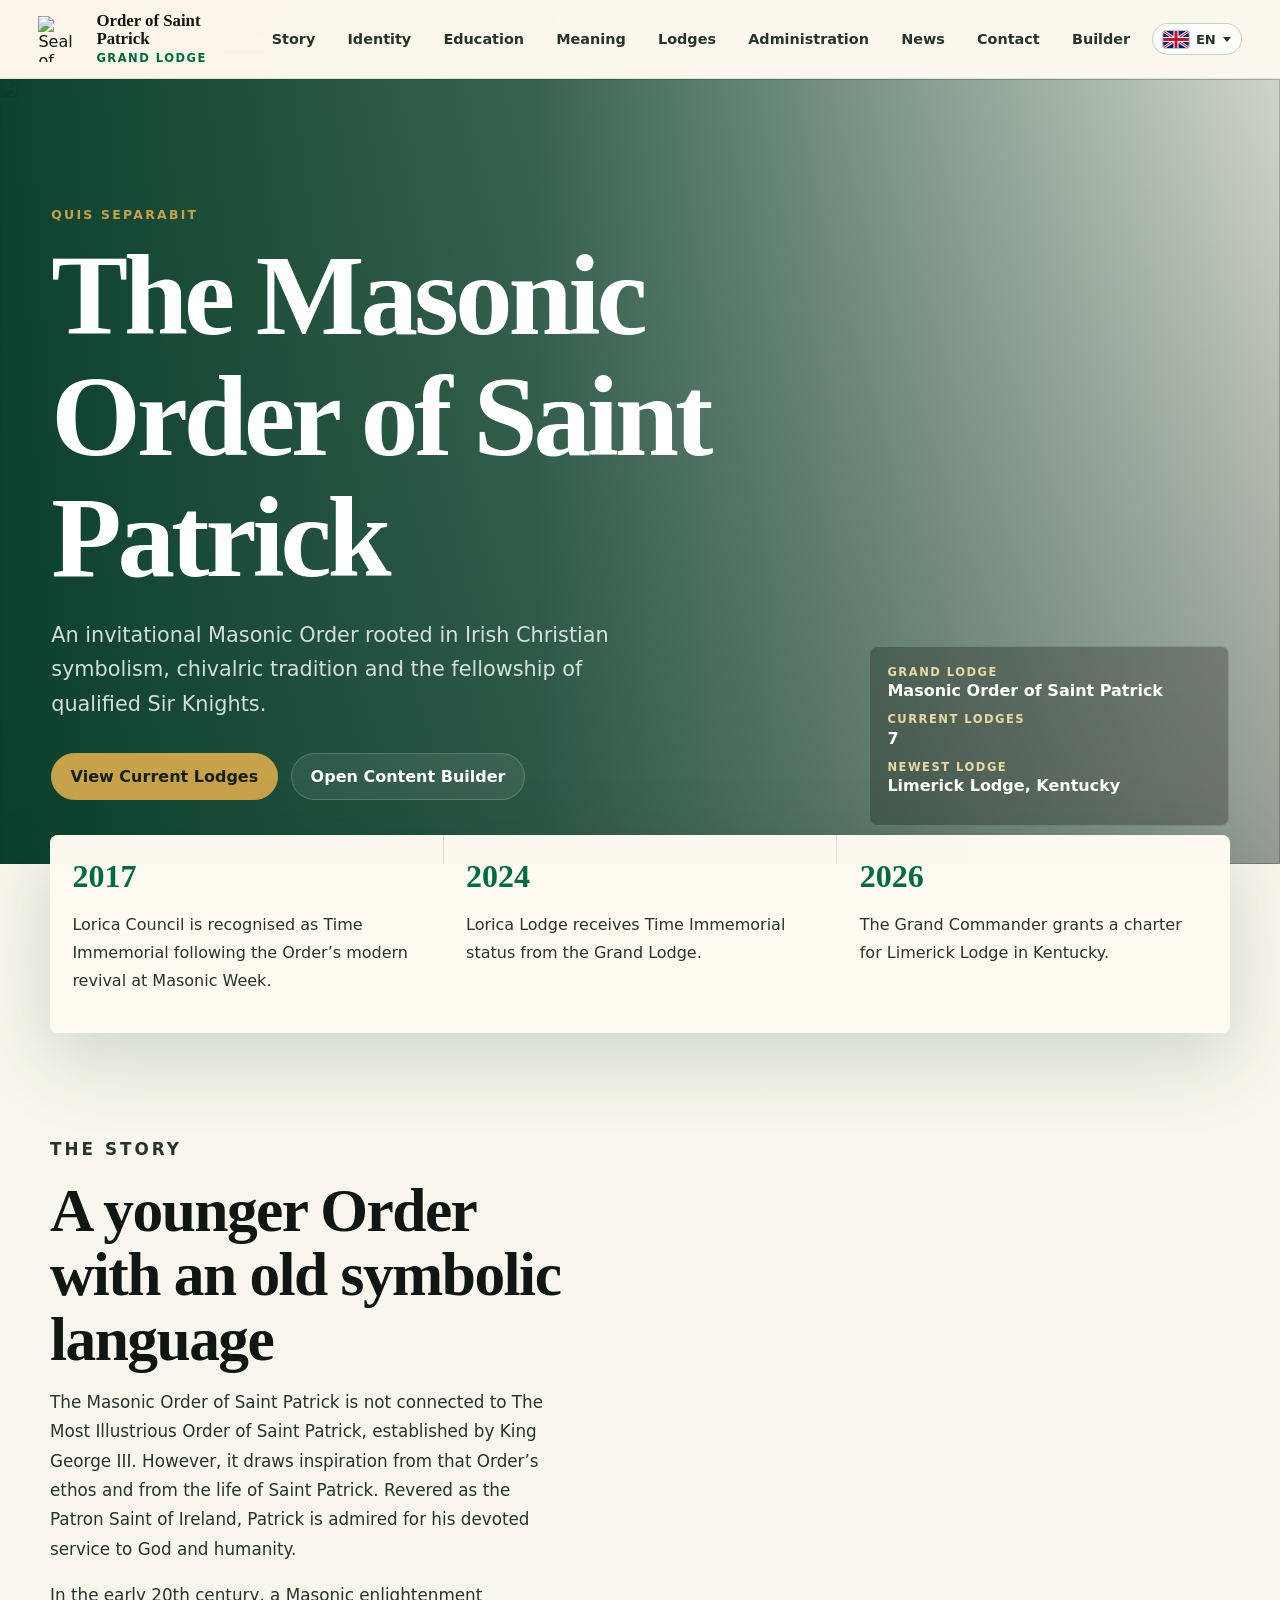
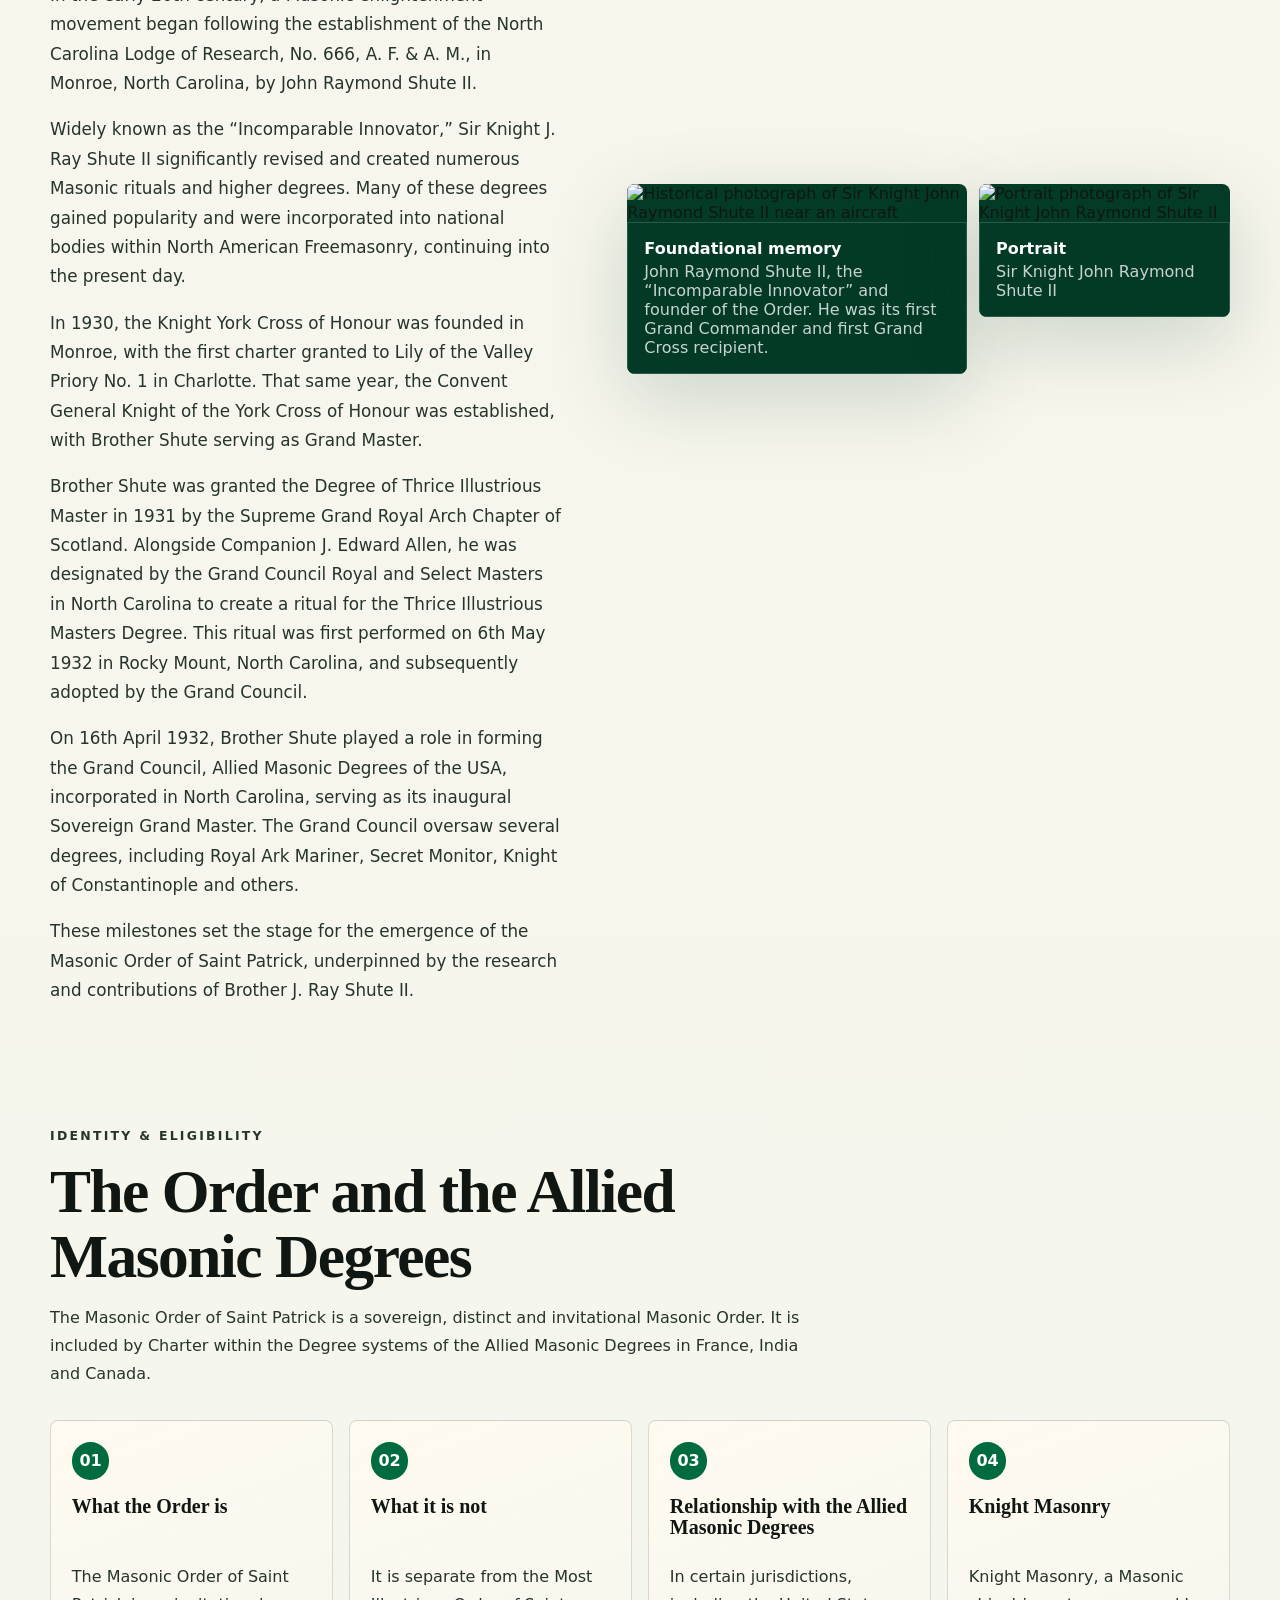
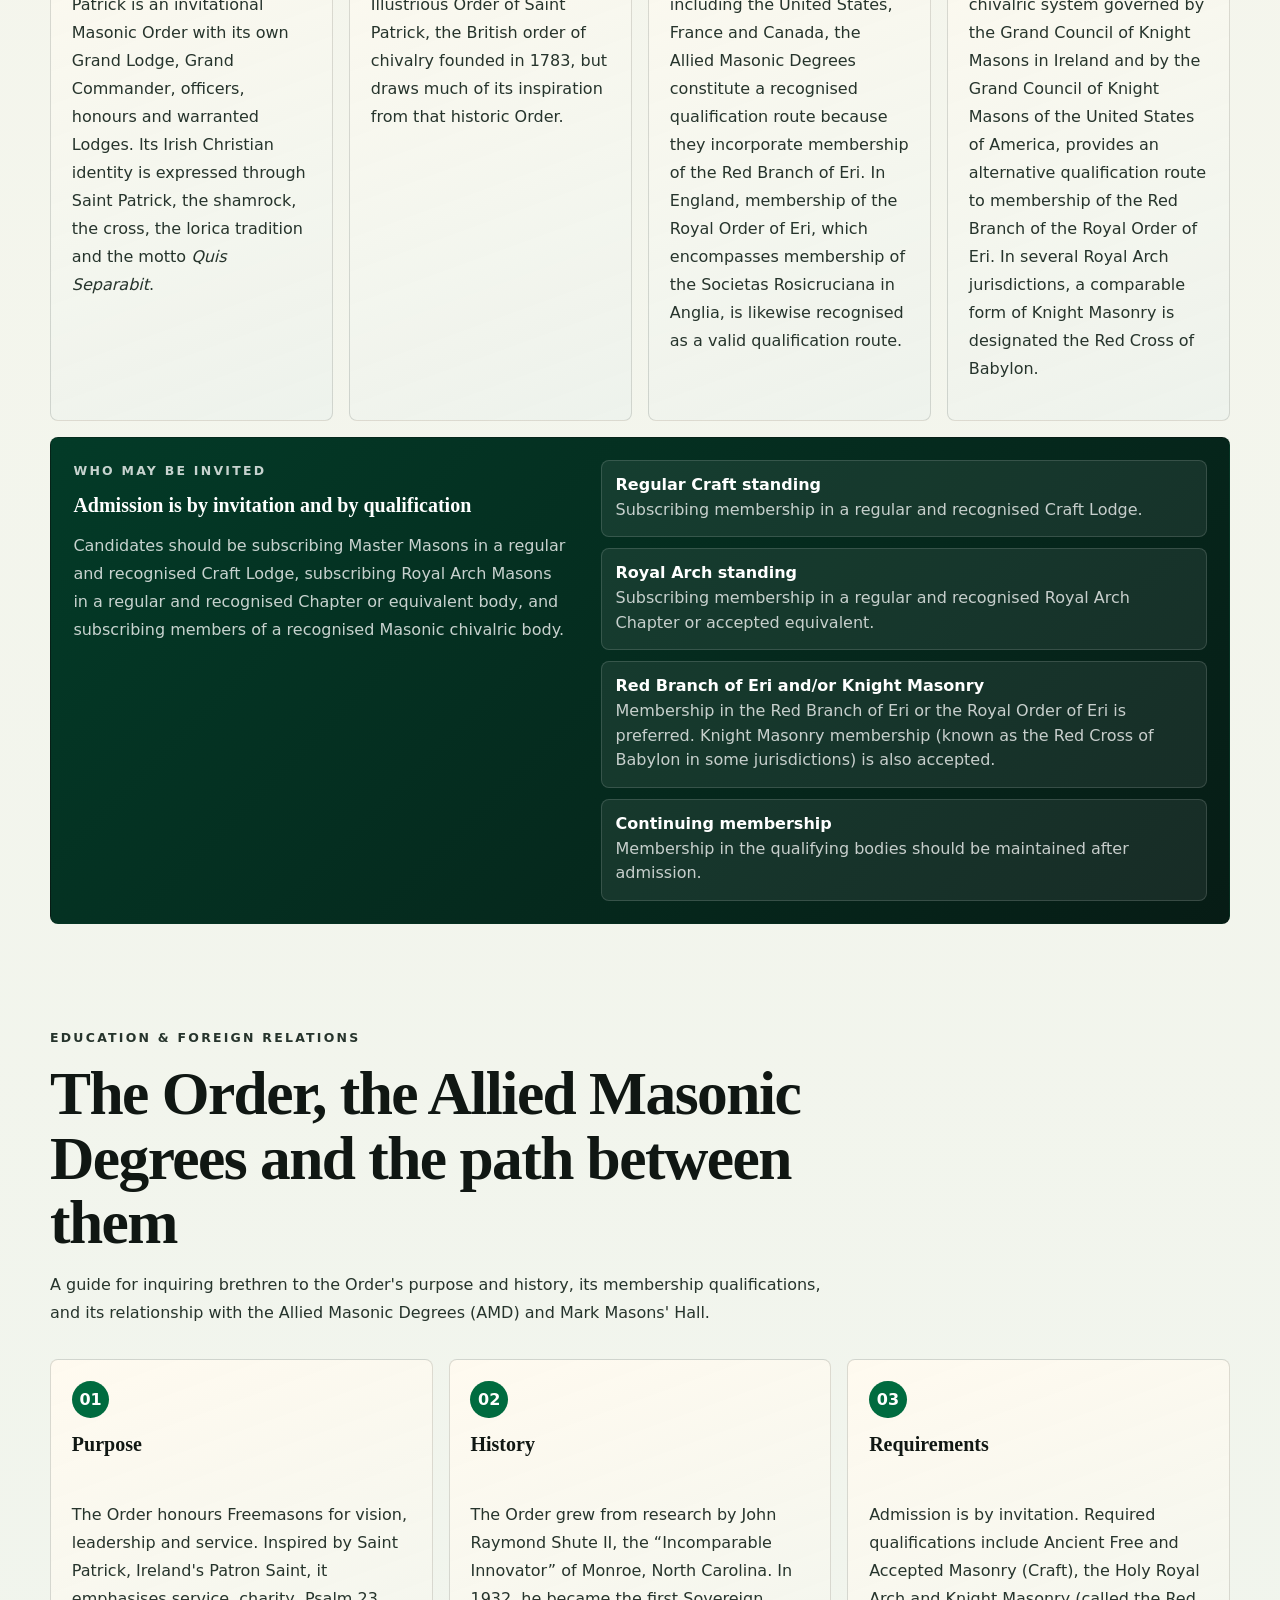
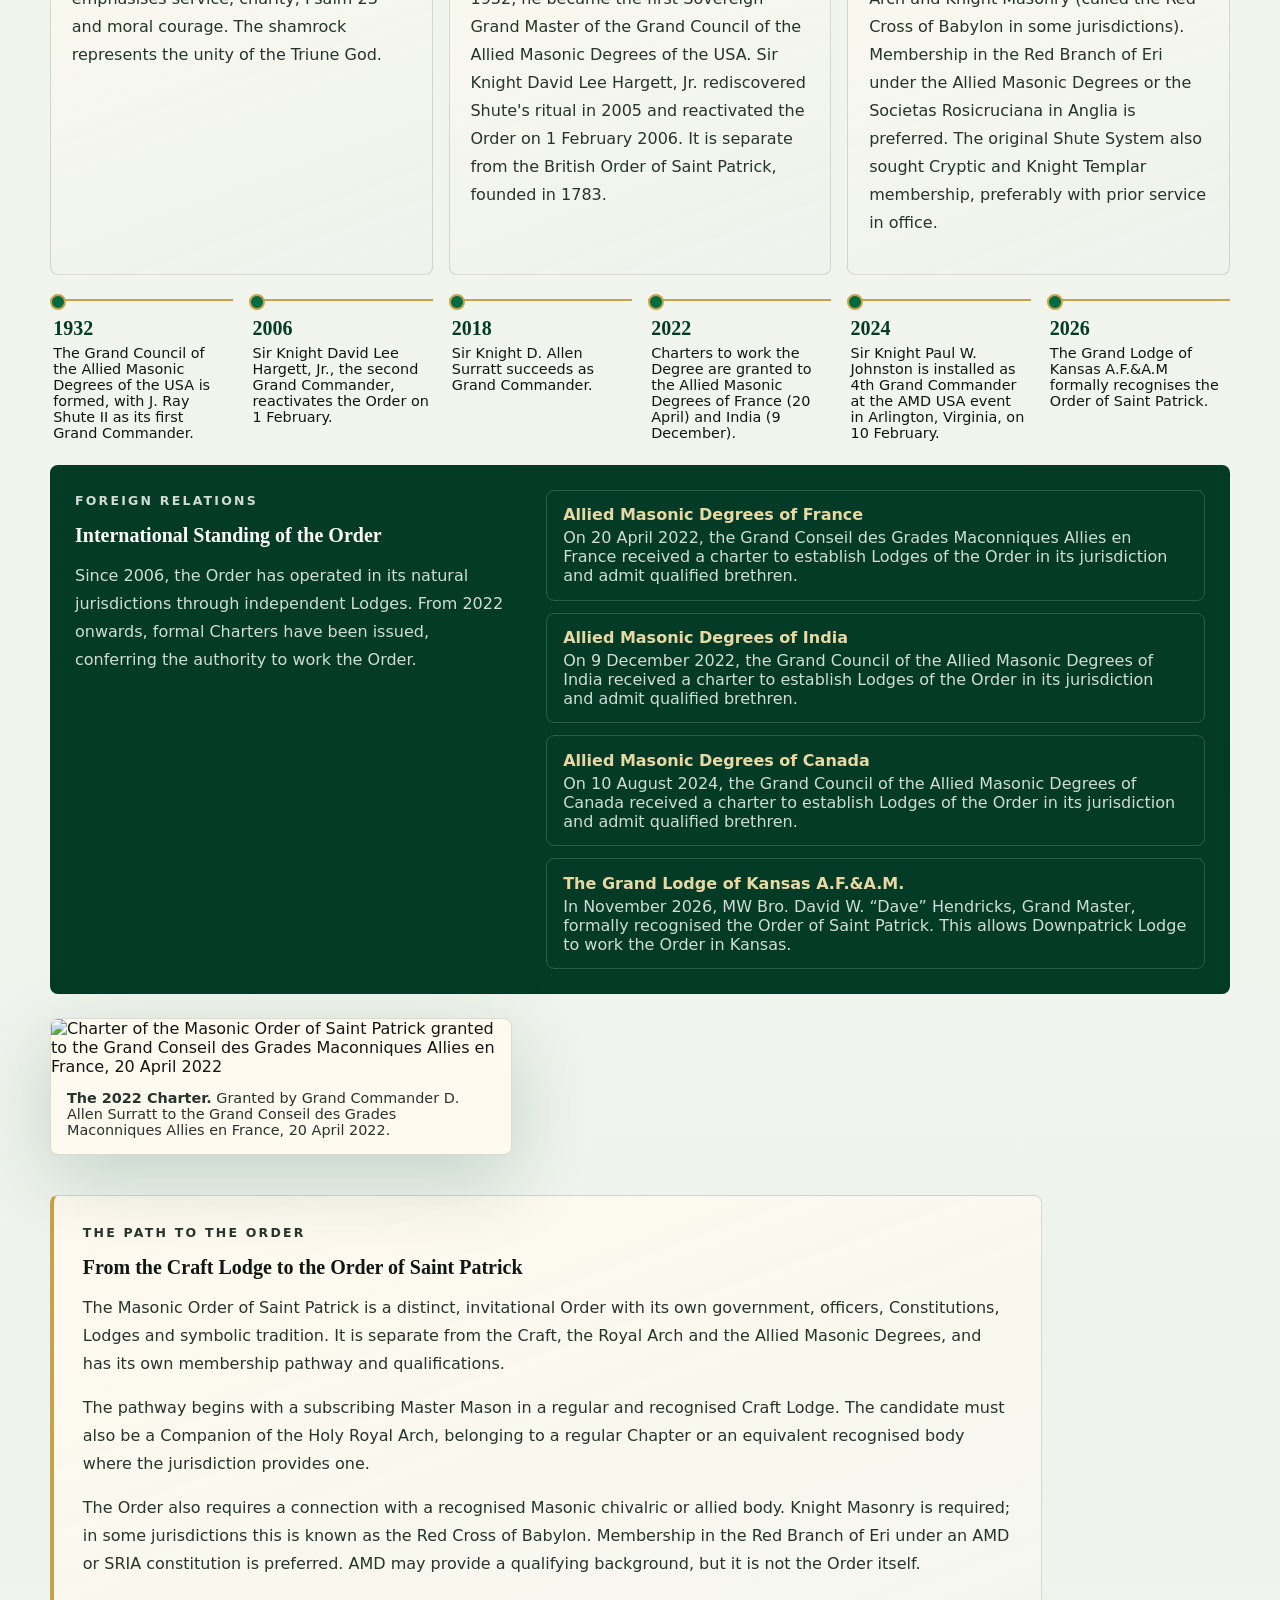
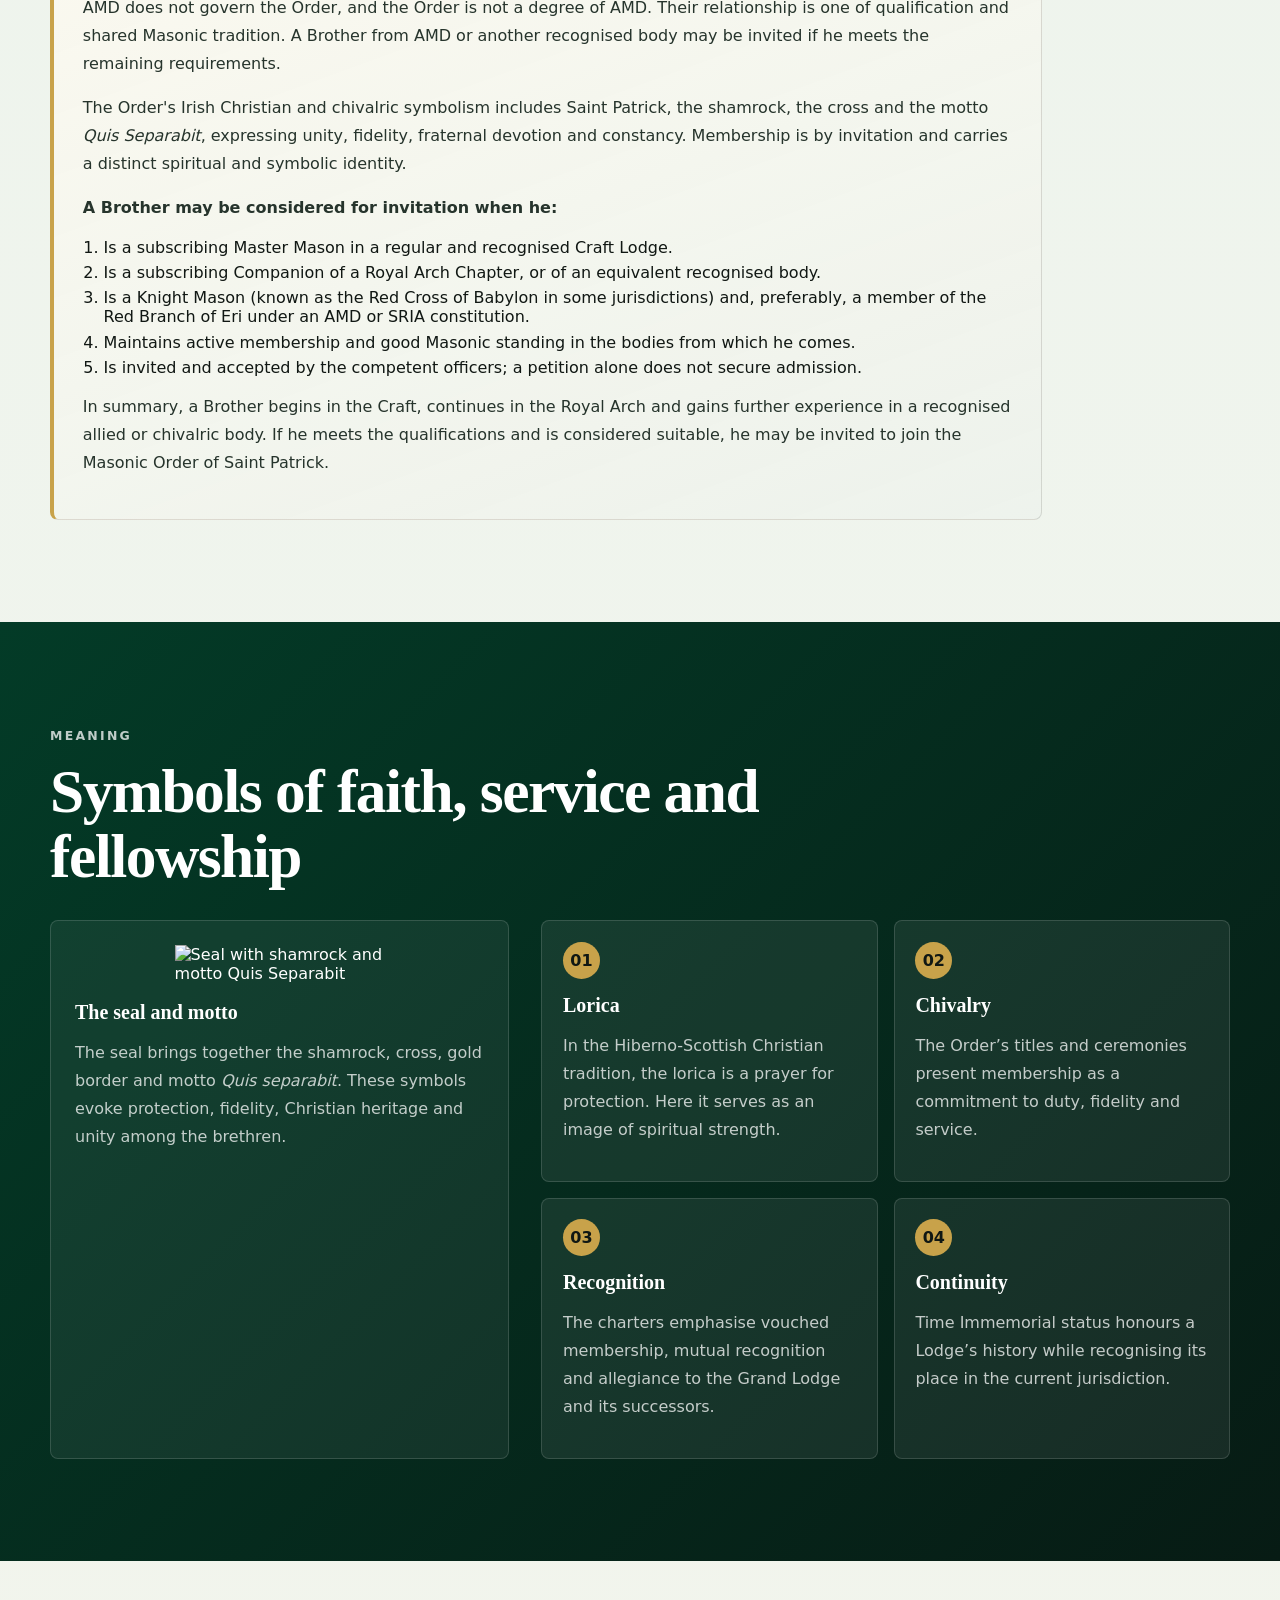
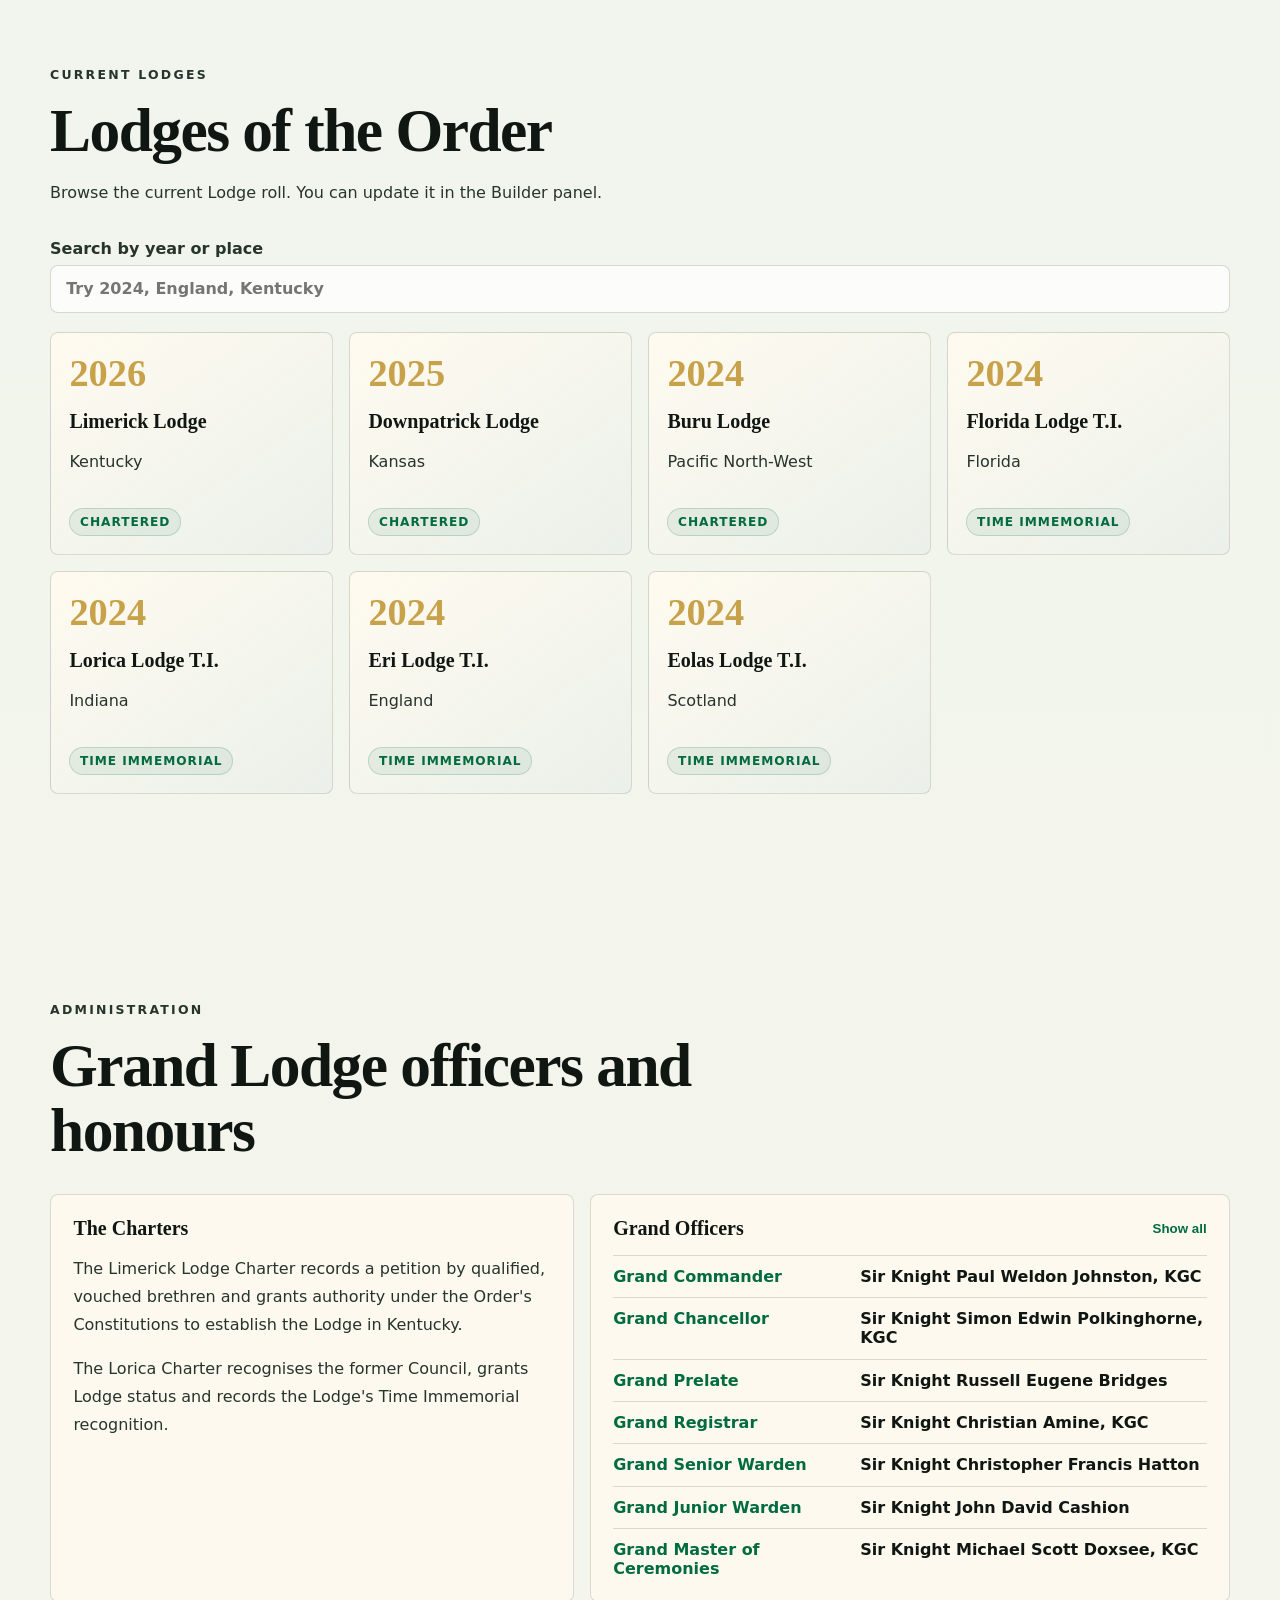
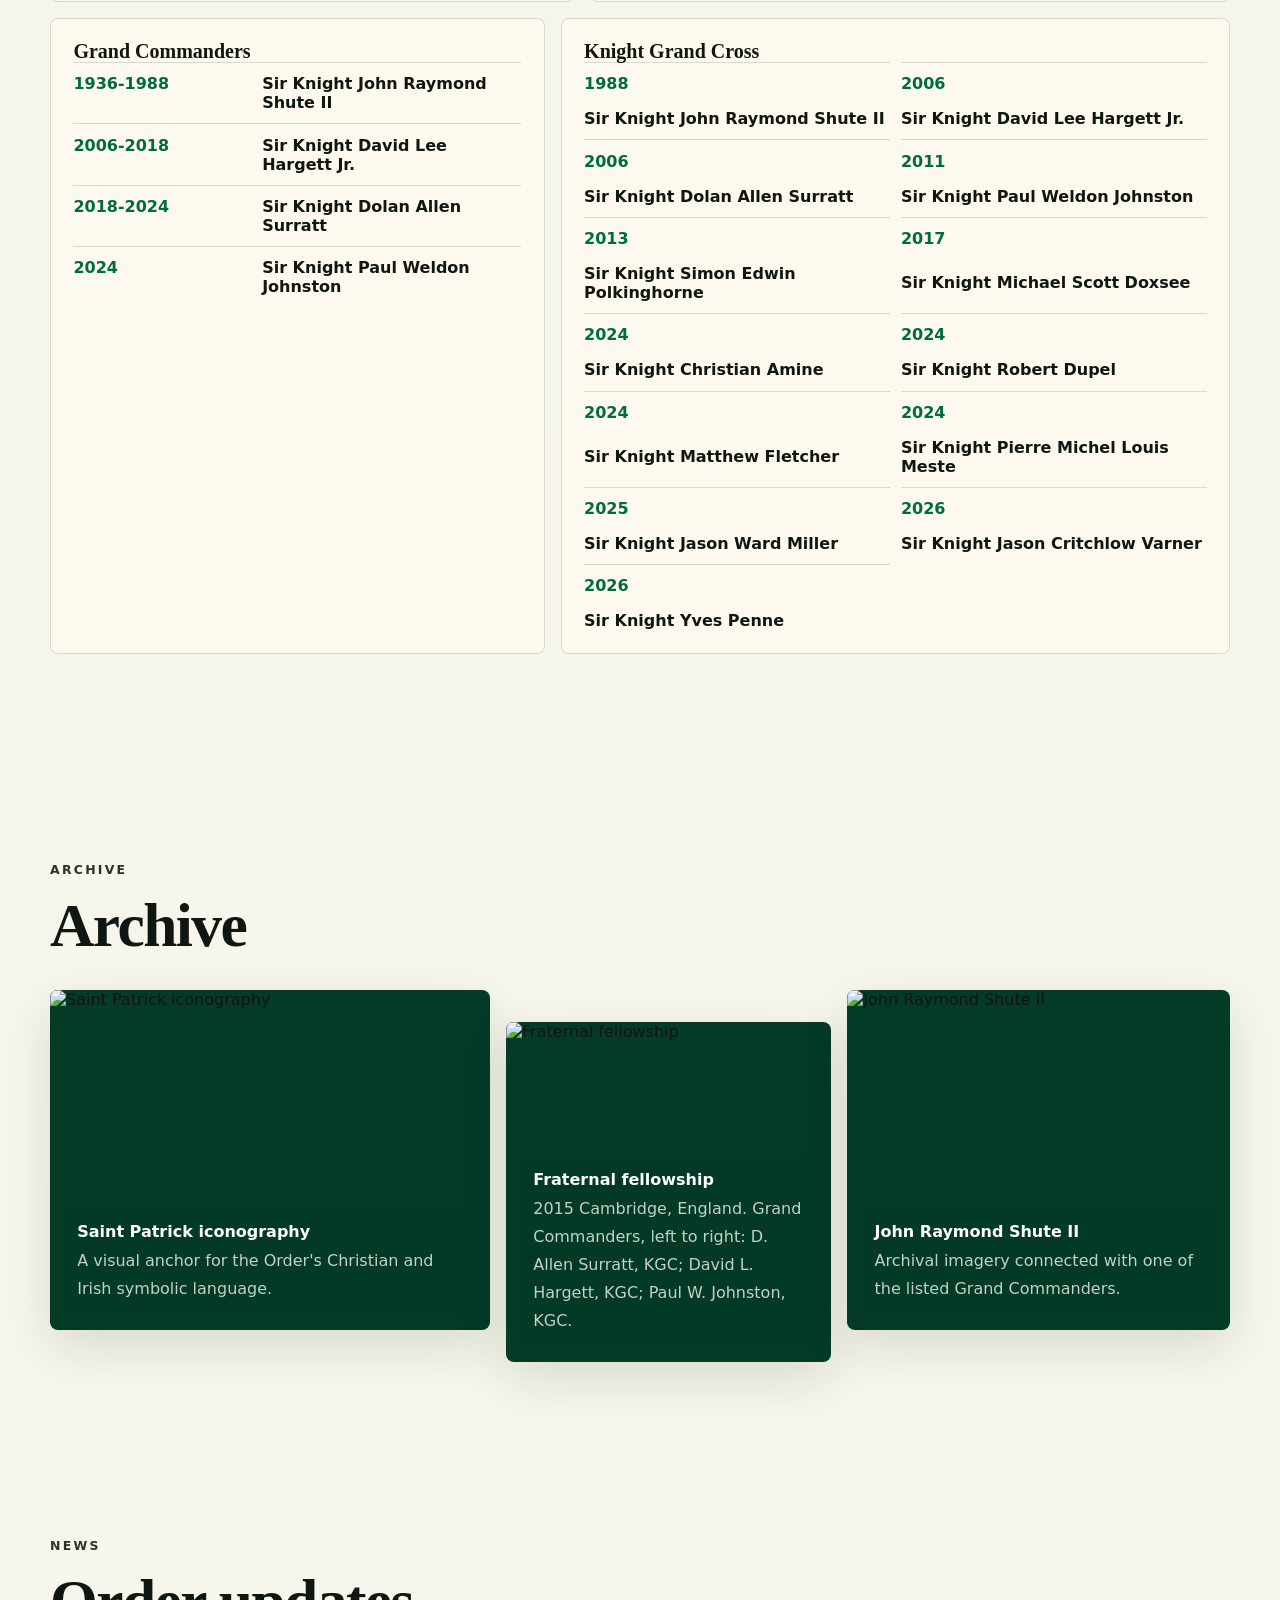
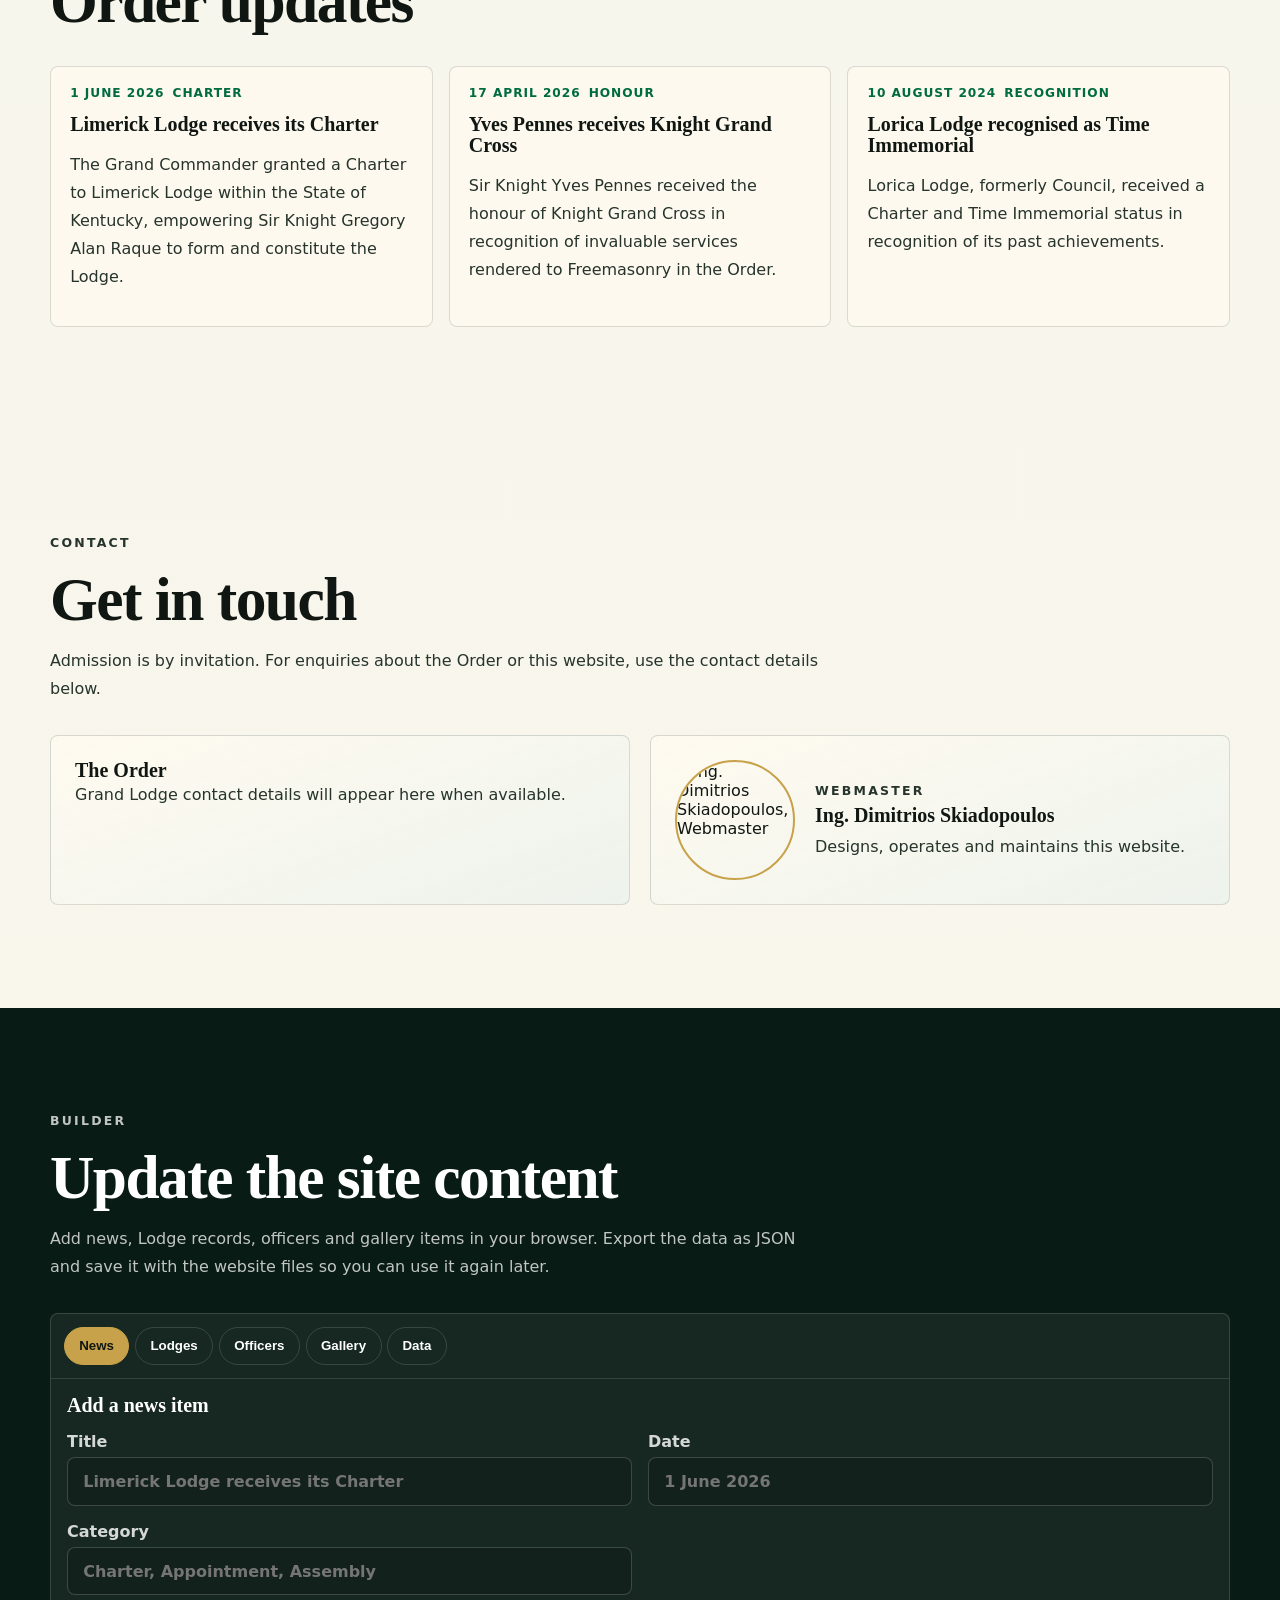
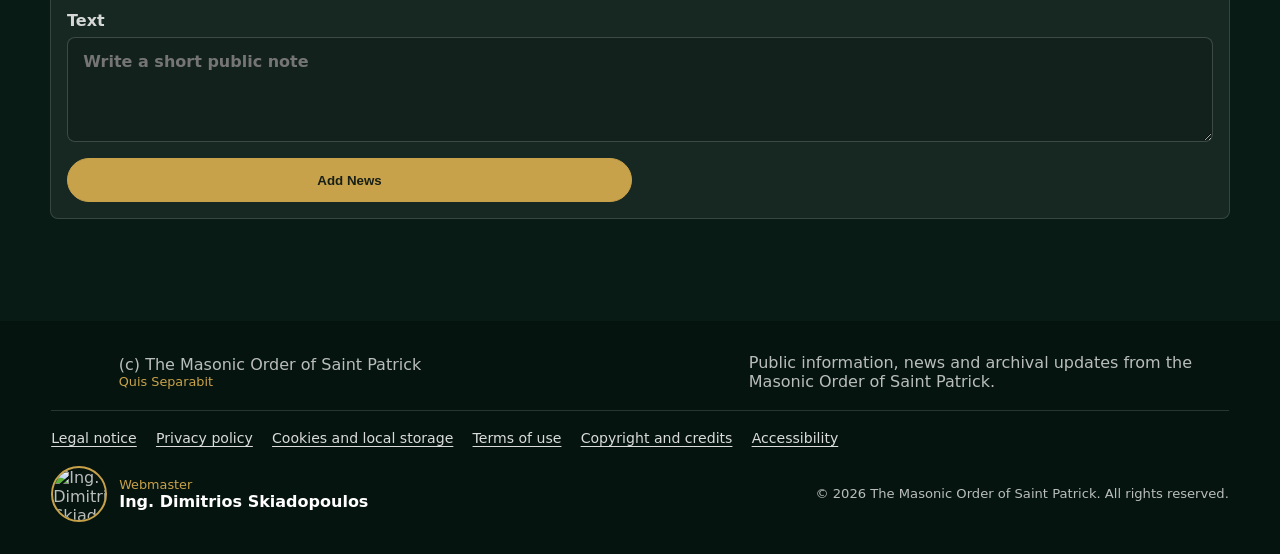
==== index.html @ ecc5a24b "Add files via upload" ====
<!doctype html>
<html lang="en">
  <head>
    <meta charset="utf-8" />
    <meta name="viewport" content="width=device-width, initial-scale=1" />
    <title>The Masonic Order of Saint Patrick</title>
    <meta
      name="description"
      content="Learn about the Masonic Order of Saint Patrick, its history, symbolism, lodges, administration and news."
    />
    <link rel="stylesheet" href="fonts.css" />
    <link rel="stylesheet" href="styles.css" />
  </head>
  <body>
    <header class="site-header" data-site-header>
      <a class="brand" href="#top" aria-label="Masonic Order of Saint Patrick home">
        <img src="assets/limerick-media/image3.png" alt="Seal of the Masonic Order of Saint Patrick" />
        <span>
          <strong>Order of Saint Patrick</strong>
          <small>Grand Lodge</small>
        </span>
      </a>
      <button class="nav-toggle" type="button" aria-expanded="false" aria-controls="site-nav">Menu</button>
      <nav id="site-nav" class="site-nav" aria-label="Primary navigation">
        <a href="#story">Story</a>
        <a href="#identity">Identity</a>
        <a href="#education">Education</a>
        <a href="#meaning">Meaning</a>
        <a href="#lodges">Lodges</a>
        <a href="#governance">Administration</a>
        <a href="#news">News</a>
        <a href="#contact">Contact</a>
        <a href="#builder">Builder</a>
      </nav>
    </header>

    <main id="top">
      <section class="hero">
        <div class="hero-media" aria-hidden="true">
          <img src="assets/saint-patrick-portrait.jpg" alt="" />
        </div>
        <div class="hero-panel">
          <p class="eyebrow">Quis Separabit</p>
          <h1>The Masonic Order of Saint Patrick</h1>
          <p>
            An invitational Masonic Order rooted in Irish Christian symbolism, chivalric
            tradition and the fellowship of qualified Sir Knights.
          </p>
          <div class="hero-actions">
            <a class="button primary" href="#lodges">View Current Lodges</a>
            <a class="button ghost" href="#builder">Open Content Builder</a>
          </div>
        </div>
        <aside class="hero-register" aria-label="Order highlights">
          <span>Grand Lodge</span>
          <strong>Masonic Order of Saint Patrick</strong>
          <span>Current Lodges</span>
          <strong>7</strong>
          <span>Newest Lodge</span>
          <strong>Limerick Lodge, Kentucky</strong>
        </aside>
      </section>

      <section class="intro-strip" aria-label="Core identity">
        <div>
          <span class="metric">2017</span>
          <p>Lorica Council is recognised as Time Immemorial following the Order’s modern revival at Masonic Week.</p>
        </div>
        <div>
          <span class="metric">2024</span>
          <p>Lorica Lodge receives Time Immemorial status from the Grand Lodge.</p>
        </div>
        <div>
          <span class="metric">2026</span>
          <p>The Grand Commander grants a charter for Limerick Lodge in Kentucky.</p>
        </div>
      </section>

      <section id="story" class="section story-grid">
        <div class="section-copy">
          <p class="eyebrow">The Story</p>
          <h2>A younger Order with an old symbolic language</h2>
          <p>
            The Masonic Order of Saint Patrick is not connected to The Most Illustrious
            Order of Saint Patrick, established by King George III. However, it draws
            inspiration from that Order’s ethos and from the life of Saint Patrick.
            Revered as the Patron Saint of Ireland, Patrick is admired for his devoted
            service to God and humanity.
          </p>
          <p>
            In the early 20th century, a Masonic enlightenment movement began following
            the establishment of the North Carolina Lodge of Research, No. 666, A. F.
            &amp; A. M., in Monroe, North Carolina, by John Raymond Shute II.
          </p>
          <p>
            Widely known as the “Incomparable Innovator,” Sir Knight J. Ray Shute II
            significantly revised and created numerous Masonic rituals and higher
            degrees. Many of these degrees gained popularity and were incorporated into
            national bodies within North American Freemasonry, continuing into the present day.
          </p>
          <p>
            In 1930, the Knight York Cross of Honour was founded in Monroe, with the first
            charter granted to Lily of the Valley Priory No. 1 in Charlotte. That same year,
            the Convent General Knight of the York Cross of Honour was established, with
            Brother Shute serving as Grand Master.
          </p>
          <p>
            Brother Shute was granted the Degree of Thrice Illustrious Master in 1931 by
            the Supreme Grand Royal Arch Chapter of Scotland. Alongside Companion J. Edward
            Allen, he was designated by the Grand Council Royal and Select Masters in North
            Carolina to create a ritual for the Thrice Illustrious Masters Degree. This
            ritual was first performed on 6th May 1932 in Rocky Mount, North Carolina, and
            subsequently adopted by the Grand Council.
          </p>
          <p>
            On 16th April 1932, Brother Shute played a role in forming the Grand Council,
            Allied Masonic Degrees of the USA, incorporated in North Carolina, serving as
            its inaugural Sovereign Grand Master. The Grand Council oversaw several degrees,
            including Royal Ark Mariner, Secret Monitor, Knight of Constantinople and others.
          </p>
          <p>
            These milestones set the stage for the emergence of the Masonic Order of Saint
            Patrick, underpinned by the research and contributions of Brother J. Ray Shute II.
          </p>
        </div>
        <div class="story-visual">
          <figure class="story-photo">
            <img src="assets/jray-colour.jpg" alt="Historical photograph of Sir Knight John Raymond Shute II near an aircraft" />
            <figcaption class="caption">
              <strong>Foundational memory</strong>
              <span>John Raymond Shute II, the “Incomparable Innovator” and founder of the Order. He was its first Grand Commander and first Grand Cross recipient.</span>
            </figcaption>
          </figure>
          <figure class="story-photo">
            <img src="assets/jray-colour-portrait.jpg" alt="Portrait photograph of Sir Knight John Raymond Shute II" />
            <figcaption class="caption">
              <strong>Portrait</strong>
              <span>Sir Knight John Raymond Shute II</span>
            </figcaption>
          </figure>
        </div>
      </section>

      <section id="identity" class="section identity-section">
        <div class="section-heading">
          <p class="eyebrow">Identity & Eligibility</p>
          <h2>The Order and the Allied Masonic Degrees</h2>
          <p>
            The Masonic Order of Saint Patrick is a sovereign, distinct and invitational
            Masonic Order. It is included by Charter within the Degree systems of the
            Allied Masonic Degrees in France, India and Canada.
          </p>
        </div>

        <div class="identity-grid">
          <article class="identity-card">
            <span>01</span>
            <h3>What the Order is</h3>
            <p>
              The Masonic Order of Saint Patrick is an invitational Masonic Order with its
              own Grand Lodge, Grand Commander, officers, honours and warranted Lodges.
              Its Irish Christian identity is expressed through Saint Patrick, the shamrock,
              the cross, the lorica tradition and the motto <em>Quis Separabit</em>.
            </p>
          </article>

          <article class="identity-card">
            <span>02</span>
            <h3>What it is not</h3>
            <p>
              It is separate from the Most Illustrious Order of Saint Patrick, the British
              order of chivalry founded in 1783, but draws much of its inspiration from that
              historic Order.
            </p>
          </article>

          <article class="identity-card">
            <span>03</span>
            <h3>Relationship with the Allied Masonic Degrees</h3>
            <p>
              In certain jurisdictions, including the United States, France and Canada, the
              Allied Masonic Degrees constitute a recognised qualification route because
              they incorporate membership of the Red Branch of Eri. In England, membership
              of the Royal Order of Eri, which encompasses membership of the Societas
              Rosicruciana in Anglia, is likewise recognised as a valid qualification route.
            </p>
          </article>
          <article class="identity-card">
            <span>04</span>
            <h3>Knight Masonry</h3>
            <p>
              Knight Masonry, a Masonic chivalric system governed by the Grand Council of
              Knight Masons in Ireland and by the Grand Council of Knight Masons of the
              United States of America, provides an alternative qualification route to
              membership of the Red Branch of the Royal Order of Eri. In several Royal Arch
              jurisdictions, a comparable form of Knight Masonry is designated the Red
              Cross of Babylon.
            </p>
          </article>
        </div>

        <div class="eligibility-panel">
          <div>
            <p class="eyebrow">Who May Be Invited</p>
            <h3>Admission is by invitation and by qualification</h3>
            <p>
              Candidates should be subscribing Master Masons in a regular and recognised
              Craft Lodge, subscribing Royal Arch Masons in a regular and recognised
              Chapter or equivalent body, and subscribing members of a recognised
              Masonic chivalric body.
            </p>
          </div>
          <ul class="eligibility-list">
            <li>
              <strong>Regular Craft standing</strong>
              <span>Subscribing membership in a regular and recognised Craft Lodge.</span>
            </li>
            <li>
              <strong>Royal Arch standing</strong>
              <span>Subscribing membership in a regular and recognised Royal Arch Chapter or accepted equivalent.</span>
            </li>
            <li>
              <strong>Red Branch of Eri and/or Knight Masonry</strong>
              <span>Membership in the Red Branch of Eri or the Royal Order of Eri is preferred. Knight Masonry membership (known as the Red Cross of Babylon in some jurisdictions) is also accepted.</span>
            </li>
            <li>
              <strong>Continuing membership</strong>
              <span>Membership in the qualifying bodies should be maintained after admission.</span>
            </li>
          </ul>
        </div>

      </section>

      <section id="education" class="section education-section">
        <div class="section-heading">
          <p class="eyebrow">Education &amp; Foreign Relations</p>
          <h2>The Order, the Allied Masonic Degrees and the path between them</h2>
          <p>
            A guide for inquiring brethren to the Order's purpose and history, its
            membership qualifications, and its relationship with the Allied Masonic
            Degrees (AMD) and Mark Masons' Hall.
          </p>
        </div>

        <div class="education-grid">
          <article class="identity-card">
            <span>01</span>
            <h3>Purpose</h3>
            <p>
              The Order honours Freemasons for vision, leadership and service. Inspired by
              Saint Patrick, Ireland's Patron Saint, it emphasises service, charity, Psalm 23
              and moral courage. The shamrock represents the unity of the Triune God.
            </p>
          </article>
          <article class="identity-card">
            <span>02</span>
            <h3>History</h3>
            <p>
              The Order grew from research by John Raymond Shute II, the &ldquo;Incomparable
              Innovator&rdquo; of Monroe, North Carolina. In 1932, he became the first Sovereign
              Grand Master of the Grand Council of the Allied Masonic Degrees of the USA. Sir
              Knight David Lee Hargett, Jr. rediscovered Shute's ritual in 2005 and reactivated
              the Order on 1 February 2006. It is separate from the British Order of Saint Patrick,
              founded in 1783.
            </p>
          </article>
          <article class="identity-card">
            <span>03</span>
            <h3>Requirements</h3>
            <p>
              Admission is by invitation. Required qualifications include Ancient Free and
              Accepted Masonry (Craft), the Holy Royal Arch and Knight Masonry (called the Red
              Cross of Babylon in some jurisdictions). Membership in the Red Branch of Eri under
              the Allied Masonic Degrees or the Societas Rosicruciana in Anglia is preferred.
              The original Shute System also sought Cryptic and Knight Templar membership,
              preferably with prior service in office.
            </p>
          </article>
        </div>

        <ol class="timeline" aria-label="Timeline of the Order and the Allied Masonic Degrees">
          <li><time>1932</time><span>The Grand Council of the Allied Masonic Degrees of the USA is formed, with J. Ray Shute II as its first Grand Commander.</span></li>
          <li><time>2006</time><span>Sir Knight David Lee Hargett, Jr., the second Grand Commander, reactivates the Order on 1 February.</span></li>
          <li><time>2018</time><span>Sir Knight D. Allen Surratt succeeds as Grand Commander.</span></li>
          <li><time>2022</time><span>Charters to work the Degree are granted to the Allied Masonic Degrees of France (20 April) and India (9 December).</span></li>
          <li><time>2024</time><span>Sir Knight Paul W. Johnston is installed as 4th Grand Commander at the AMD USA event in Arlington, Virginia, on 10 February.</span></li>
          <li><time>2026</time><span>The Grand Lodge of Kansas A.F.&amp;A.M formally recognises the Order of Saint Patrick.</span></li>
        </ol>

        <div class="relations-panel">
          <div>
            <p class="eyebrow">Foreign Relations</p>
            <h3>International Standing of the Order</h3>
            <p>
              Since 2006, the Order has operated in its natural jurisdictions through
              independent Lodges. From 2022 onwards, formal Charters have been issued,
              conferring the authority to work the Order.
            </p>
          </div>
          <ul>
            <li>
              <strong>Allied Masonic Degrees of France</strong>
              <span>On 20 April 2022, the Grand Conseil des Grades Maconniques Allies en France received a charter to establish Lodges of the Order in its jurisdiction and admit qualified brethren.</span>
            </li>
            <li>
              <strong>Allied Masonic Degrees of India</strong>
              <span>On 9 December 2022, the Grand Council of the Allied Masonic Degrees of India received a charter to establish Lodges of the Order in its jurisdiction and admit qualified brethren.</span>
            </li>
            <li>
              <strong>Allied Masonic Degrees of Canada</strong>
              <span>On 10 August 2024, the Grand Council of the Allied Masonic Degrees of Canada received a charter to establish Lodges of the Order in its jurisdiction and admit qualified brethren.</span>
            </li>
            <li>
              <strong>The Grand Lodge of Kansas A.F.&amp;A.M.</strong>
              <span>In November 2026, MW Bro. David W. “Dave” Hendricks, Grand Master, formally recognised the Order of Saint Patrick. This allows Downpatrick Lodge to work the Order in Kansas.</span>
            </li>
          </ul>
        </div>

        <div class="figure-row">
          <figure>
            <img src="assets/amd/charter-amd-france-2022.jpg" alt="Charter of the Masonic Order of Saint Patrick granted to the Grand Conseil des Grades Maconniques Allies en France, 20 April 2022" loading="lazy" />
            <figcaption><strong>The 2022 Charter.</strong> Granted by Grand Commander D. Allen Surratt to the Grand Conseil des Grades Maconniques Allies en France, 20 April 2022.</figcaption>
          </figure>
        </div>

        <article class="path-guide">
          <p class="eyebrow">The Path to the Order</p>
          <h3>From the Craft Lodge to the Order of Saint Patrick</h3>
          <p>
            The Masonic Order of Saint Patrick is a distinct, invitational Order with its own
            government, officers, Constitutions, Lodges and symbolic tradition. It is separate
            from the Craft, the Royal Arch and the Allied Masonic Degrees, and has its own
            membership pathway and qualifications.
          </p>
          <p>
            The pathway begins with a subscribing Master Mason in a regular and recognised Craft
            Lodge. The candidate must also be a Companion of the Holy Royal Arch, belonging to a
            regular Chapter or an equivalent recognised body where the jurisdiction provides one.
          </p>
          <p>
            The Order also requires a connection with a recognised Masonic chivalric or allied
            body. Knight Masonry is required; in some jurisdictions this is known as the Red Cross
            of Babylon. Membership in the Red Branch of Eri under an AMD or SRIA constitution is
            preferred. AMD may provide a qualifying background, but it is not the Order itself.
          </p>
          <p>
            AMD does not govern the Order, and the Order is not a degree of AMD. Their relationship
            is one of qualification and shared Masonic tradition. A Brother from AMD or another
            recognised body may be invited if he meets the remaining requirements.
          </p>
          <p>
            The Order's Irish Christian and chivalric symbolism includes Saint Patrick, the
            shamrock, the cross and the motto <em>Quis Separabit</em>, expressing unity, fidelity,
            fraternal devotion and constancy. Membership is by invitation and carries a distinct
            spiritual and symbolic identity.
          </p>
          <p><strong>A Brother may be considered for invitation when he:</strong></p>
          <ol>
            <li>Is a subscribing Master Mason in a regular and recognised Craft Lodge.</li>
            <li>Is a subscribing Companion of a Royal Arch Chapter, or of an equivalent recognised body.</li>
            <li>Is a Knight Mason (known as the Red Cross of Babylon in some jurisdictions) and, preferably, a member of the Red Branch of Eri under an AMD or SRIA constitution.</li>
            <li>Maintains active membership and good Masonic standing in the bodies from which he comes.</li>
            <li>Is invited and accepted by the competent officers; a petition alone does not secure admission.</li>
          </ol>
          <p>
            In summary, a Brother begins in the Craft, continues in the Royal Arch and gains further
            experience in a recognised allied or chivalric body. If he meets the qualifications and
            is considered suitable, he may be invited to join the Masonic Order of Saint Patrick.
          </p>
        </article>

      </section>

      <section id="meaning" class="section meaning-section">
        <div class="section-heading">
          <p class="eyebrow">Meaning</p>
          <h2>Symbols of faith, service and fellowship</h2>
        </div>
        <div class="meaning-layout">
          <article class="meaning-main">
            <img src="assets/limerick-media/image3.png" alt="Seal with shamrock and motto Quis Separabit" />
            <h3>The seal and motto</h3>
            <p>
              The seal brings together the shamrock, cross, gold border and motto
              <em>Quis separabit</em>. These symbols evoke protection, fidelity, Christian
              heritage and unity among the brethren.
            </p>
          </article>
          <div class="principles">
            <article>
              <span>01</span>
              <h3>Lorica</h3>
              <p>In the Hiberno-Scottish Christian tradition, the lorica is a prayer for protection. Here it serves as an image of spiritual strength.</p>
            </article>
            <article>
              <span>02</span>
              <h3>Chivalry</h3>
              <p>The Order’s titles and ceremonies present membership as a commitment to duty, fidelity and service.</p>
            </article>
            <article>
              <span>03</span>
              <h3>Recognition</h3>
              <p>The charters emphasise vouched membership, mutual recognition and allegiance to the Grand Lodge and its successors.</p>
            </article>
            <article>
              <span>04</span>
              <h3>Continuity</h3>
              <p>Time Immemorial status honours a Lodge’s history while recognising its place in the current jurisdiction.</p>
            </article>
          </div>
        </div>
      </section>

      <section id="lodges" class="section lodge-section">
        <div class="section-heading">
          <p class="eyebrow">Current Lodges</p>
          <h2>Lodges of the Order</h2>
          <p>Browse the current Lodge roll. You can update it in the Builder panel.</p>
        </div>
        <div class="lodge-tools">
          <label>
            Search by year or place
            <input id="lodge-search" type="search" placeholder="Try 2024, England, Kentucky" />
          </label>
        </div>
        <div id="lodge-grid" class="lodge-grid" aria-live="polite"></div>
      </section>

      <section id="governance" class="section governance-section">
        <div class="section-heading">
          <p class="eyebrow">Administration</p>
          <h2>Grand Lodge officers and honours</h2>
        </div>
        <div class="governance-grid">
          <article class="charter-card">
            <h3>The Charters</h3>
            <p>
              The Limerick Lodge Charter records a petition by qualified, vouched brethren and
              grants authority under the Order's Constitutions to establish the Lodge in Kentucky.
            </p>
            <p>
              The Lorica Charter recognises the former Council, grants Lodge status and records
              the Lodge's Time Immemorial recognition.
            </p>
          </article>
          <article class="officer-panel">
            <div class="panel-head">
              <h3>Grand Officers</h3>
              <button id="toggle-officers" class="text-button" type="button">Show all</button>
            </div>
            <div id="officer-list" class="officer-list"></div>
          </article>
        </div>
        <div class="honours">
          <article>
            <h3>Grand Commanders</h3>
            <div id="commanders-list" class="compact-list"></div>
          </article>
          <article>
            <h3>Knight Grand Cross</h3>
            <div id="grand-cross-list" class="compact-list columns"></div>
          </article>
        </div>
      </section>

      <section class="section gallery-section">
        <div class="section-heading">
          <p class="eyebrow">Archive</p>
          <h2>Archive</h2>
        </div>
        <div id="gallery-grid" class="gallery-grid"></div>
      </section>

      <section id="news" class="section news-section">
        <div class="section-heading">
          <p class="eyebrow">News</p>
          <h2>Order updates</h2>
        </div>
        <div id="news-list" class="news-list"></div>
      </section>

      <section id="contact" class="section contact-section">
        <div class="section-heading">
          <p class="eyebrow">Contact</p>
          <h2>Get in touch</h2>
          <p>
            Admission is by invitation. For enquiries about the Order or this website, use the
            contact details below.
          </p>
        </div>
        <div class="contact-grid">
          <article class="contact-card">
            <h3>The Order</h3>
            <ul class="contact-list" data-contact-list></ul>
            <p class="contact-pending" data-contact-pending>Grand Lodge contact details will appear here when available.</p>
          </article>
          <article class="contact-card webmaster-card">
            <img class="webmaster-photo large" src="assets/webmaster-skiadopoulos.jpg" alt="Ing. Dimitrios Skiadopoulos, Webmaster" width="120" height="120" loading="lazy" />
            <div>
              <p class="eyebrow">Webmaster</p>
              <h3>Ing. Dimitrios Skiadopoulos</h3>
              <p>Designs, operates and maintains this website.</p>
            </div>
          </article>
        </div>
      </section>

      <section id="builder" class="section builder-section">
        <div class="builder-intro">
          <p class="eyebrow">Builder</p>
          <h2>Update the site content</h2>
          <p>
            Add news, Lodge records, officers and gallery items in your browser. Export the
            data as JSON and save it with the website files so you can use it again later.
          </p>
        </div>

        <div class="builder-shell">
          <div class="builder-tabs" role="tablist" aria-label="Builder sections">
            <button class="builder-tab active" type="button" data-builder-tab="news">News</button>
            <button class="builder-tab" type="button" data-builder-tab="lodges">Lodges</button>
            <button class="builder-tab" type="button" data-builder-tab="officers">Officers</button>
            <button class="builder-tab" type="button" data-builder-tab="gallery">Gallery</button>
            <button class="builder-tab" type="button" data-builder-tab="data">Data</button>
          </div>

          <form class="builder-form active" data-builder-panel="news">
            <h3>Add a news item</h3>
            <label>Title <input name="title" required placeholder="Limerick Lodge receives its Charter" /></label>
            <label>Date <input name="date" required placeholder="1 June 2026" /></label>
            <label>Category <input name="category" placeholder="Charter, Appointment, Assembly" /></label>
            <label>Text <textarea name="text" rows="4" required placeholder="Write a short public note"></textarea></label>
            <button class="button primary" type="submit">Add News</button>
          </form>

          <form class="builder-form" data-builder-panel="lodges">
            <h3>Add a Lodge</h3>
            <label>Name <input name="name" required placeholder="Limerick Lodge" /></label>
            <label>Year <input name="year" required placeholder="2026" /></label>
            <label>Jurisdiction <input name="jurisdiction" required placeholder="Kentucky" /></label>
            <label>Status <input name="status" placeholder="Chartered, Time Immemorial" /></label>
            <button class="button primary" type="submit">Add Lodge</button>
          </form>

          <form class="builder-form" data-builder-panel="officers">
            <h3>Add an officer</h3>
            <label>Office <input name="office" required placeholder="Grand Chancellor" /></label>
            <label>Name <input name="name" required placeholder="Sir Knight ..." /></label>
            <label>Postnominal <input name="postnominal" placeholder="KGC" /></label>
            <button class="button primary" type="submit">Add Officer</button>
          </form>

          <form class="builder-form" data-builder-panel="gallery">
            <h3>Add a gallery item</h3>
            <label>Title <input name="title" required placeholder="Lorica Lodge Charter" /></label>
            <label>Image path <input name="src" required placeholder="assets/example.jpg" /></label>
            <label>Caption <textarea name="caption" rows="3" placeholder="Short explanation"></textarea></label>
            <button class="button primary" type="submit">Add Image</button>
          </form>

          <div class="builder-form data-panel" data-builder-panel="data">
            <h3>Export and import</h3>
            <div class="data-actions">
              <button id="export-json" class="button primary" type="button">Export JSON</button>
              <button id="reset-data" class="button ghost" type="button">Reset to supplied content</button>
            </div>
            <label>Import JSON <textarea id="import-json" rows="8" placeholder="Paste exported JSON here"></textarea></label>
            <button id="import-data" class="button primary" type="button">Import Data</button>
          </div>
        </div>
      </section>
    </main>

    <footer class="site-footer">
      <div class="footer-brand">
        <img src="assets/limerick-media/image3.png" alt="" />
        <p>
          (c) The Masonic Order of Saint Patrick
          <span>Quis Separabit</span>
        </p>
      </div>
      <p class="footer-note">Public information, news and archival updates from the Masonic Order of Saint Patrick.</p>
      <nav class="legal-links" aria-label="Legal information">
        <a href="legal.html#imprint">Legal notice</a>
        <a href="legal.html#privacy">Privacy policy</a>
        <a href="legal.html#cookies">Cookies and local storage</a>
        <a href="legal.html#terms">Terms of use</a>
        <a href="legal.html#copyright">Copyright and credits</a>
        <a href="legal.html#accessibility">Accessibility</a>
      </nav>
      <div class="footer-credit">
        <img class="webmaster-photo" src="assets/webmaster-skiadopoulos.jpg" alt="Ing. Dimitrios Skiadopoulos, Webmaster" width="56" height="56" />
        <p>
          <span>Webmaster</span>
          <strong>Ing. Dimitrios Skiadopoulos</strong>
        </p>
      </div>
      <p class="footer-copy">&copy; 2026 The Masonic Order of Saint Patrick. All rights reserved.</p>
    </footer>

    <script src="site-config.js"></script>
    <script src="i18n-data.js"></script>
    <script src="i18n.js"></script>
    <script src="app.js"></script>
  </body>
</html>
---- fonts.css ----
/* Self-hosted fonts (SIL Open Font License; see assets/fonts). No request leaves this site. */
@font-face{font-family:"Cinzel";font-style:normal;font-weight:500;font-display:swap;src:url("assets/fonts/cinzel-latin-500-normal.woff2") format("woff2");unicode-range:U+0000-00FF,U+0131,U+0152-0153,U+02BB-02BC,U+02C6,U+02DA,U+02DC,U+0304,U+0308,U+0329,U+2000-206F,U+2074,U+20AC,U+2122,U+2191,U+2193,U+2212,U+2215,U+FEFF,U+FFFD;}
@font-face{font-family:"Cinzel";font-style:normal;font-weight:600;font-display:swap;src:url("assets/fonts/cinzel-latin-600-normal.woff2") format("woff2");unicode-range:U+0000-00FF,U+0131,U+0152-0153,U+02BB-02BC,U+02C6,U+02DA,U+02DC,U+0304,U+0308,U+0329,U+2000-206F,U+2074,U+20AC,U+2122,U+2191,U+2193,U+2212,U+2215,U+FEFF,U+FFFD;}
@font-face{font-family:"Cinzel";font-style:normal;font-weight:700;font-display:swap;src:url("assets/fonts/cinzel-latin-700-normal.woff2") format("woff2");unicode-range:U+0000-00FF,U+0131,U+0152-0153,U+02BB-02BC,U+02C6,U+02DA,U+02DC,U+0304,U+0308,U+0329,U+2000-206F,U+2074,U+20AC,U+2122,U+2191,U+2193,U+2212,U+2215,U+FEFF,U+FFFD;}
@font-face{font-family:"Inter";font-style:normal;font-weight:400;font-display:swap;src:url("assets/fonts/inter-latin-400-normal.woff2") format("woff2");unicode-range:U+0000-00FF,U+0131,U+0152-0153,U+02BB-02BC,U+02C6,U+02DA,U+02DC,U+0304,U+0308,U+0329,U+2000-206F,U+2074,U+20AC,U+2122,U+2191,U+2193,U+2212,U+2215,U+FEFF,U+FFFD;}
@font-face{font-family:"Inter";font-style:normal;font-weight:500;font-display:swap;src:url("assets/fonts/inter-latin-500-normal.woff2") format("woff2");unicode-range:U+0000-00FF,U+0131,U+0152-0153,U+02BB-02BC,U+02C6,U+02DA,U+02DC,U+0304,U+0308,U+0329,U+2000-206F,U+2074,U+20AC,U+2122,U+2191,U+2193,U+2212,U+2215,U+FEFF,U+FFFD;}
@font-face{font-family:"Inter";font-style:normal;font-weight:600;font-display:swap;src:url("assets/fonts/inter-latin-600-normal.woff2") format("woff2");unicode-range:U+0000-00FF,U+0131,U+0152-0153,U+02BB-02BC,U+02C6,U+02DA,U+02DC,U+0304,U+0308,U+0329,U+2000-206F,U+2074,U+20AC,U+2122,U+2191,U+2193,U+2212,U+2215,U+FEFF,U+FFFD;}
@font-face{font-family:"Inter";font-style:normal;font-weight:700;font-display:swap;src:url("assets/fonts/inter-latin-700-normal.woff2") format("woff2");unicode-range:U+0000-00FF,U+0131,U+0152-0153,U+02BB-02BC,U+02C6,U+02DA,U+02DC,U+0304,U+0308,U+0329,U+2000-206F,U+2074,U+20AC,U+2122,U+2191,U+2193,U+2212,U+2215,U+FEFF,U+FFFD;}
@font-face{font-family:"Inter";font-style:normal;font-weight:800;font-display:swap;src:url("assets/fonts/inter-latin-800-normal.woff2") format("woff2");unicode-range:U+0000-00FF,U+0131,U+0152-0153,U+02BB-02BC,U+02C6,U+02DA,U+02DC,U+0304,U+0308,U+0329,U+2000-206F,U+2074,U+20AC,U+2122,U+2191,U+2193,U+2212,U+2215,U+FEFF,U+FFFD;}
@font-face{font-family:"Inter";font-style:normal;font-weight:400;font-display:swap;src:url("assets/fonts/inter-latin-ext-400-normal.woff2") format("woff2");unicode-range:U+0100-02BA,U+02BD-02C5,U+02C7-02CC,U+02CE-02D7,U+02DD-02FF,U+0304,U+0308,U+0329,U+1D00-1DBF,U+1E00-1E9F,U+1EF2-1EFF,U+2020,U+20A0-20AB,U+20AD-20C0,U+2113,U+2C60-2C7F,U+A720-A7FF;}
@font-face{font-family:"Inter";font-style:normal;font-weight:500;font-display:swap;src:url("assets/fonts/inter-latin-ext-500-normal.woff2") format("woff2");unicode-range:U+0100-02BA,U+02BD-02C5,U+02C7-02CC,U+02CE-02D7,U+02DD-02FF,U+0304,U+0308,U+0329,U+1D00-1DBF,U+1E00-1E9F,U+1EF2-1EFF,U+2020,U+20A0-20AB,U+20AD-20C0,U+2113,U+2C60-2C7F,U+A720-A7FF;}
@font-face{font-family:"Inter";font-style:normal;font-weight:600;font-display:swap;src:url("assets/fonts/inter-latin-ext-600-normal.woff2") format("woff2");unicode-range:U+0100-02BA,U+02BD-02C5,U+02C7-02CC,U+02CE-02D7,U+02DD-02FF,U+0304,U+0308,U+0329,U+1D00-1DBF,U+1E00-1E9F,U+1EF2-1EFF,U+2020,U+20A0-20AB,U+20AD-20C0,U+2113,U+2C60-2C7F,U+A720-A7FF;}
@font-face{font-family:"Inter";font-style:normal;font-weight:700;font-display:swap;src:url("assets/fonts/inter-latin-ext-700-normal.woff2") format("woff2");unicode-range:U+0100-02BA,U+02BD-02C5,U+02C7-02CC,U+02CE-02D7,U+02DD-02FF,U+0304,U+0308,U+0329,U+1D00-1DBF,U+1E00-1E9F,U+1EF2-1EFF,U+2020,U+20A0-20AB,U+20AD-20C0,U+2113,U+2C60-2C7F,U+A720-A7FF;}
@font-face{font-family:"Inter";font-style:normal;font-weight:800;font-display:swap;src:url("assets/fonts/inter-latin-ext-800-normal.woff2") format("woff2");unicode-range:U+0100-02BA,U+02BD-02C5,U+02C7-02CC,U+02CE-02D7,U+02DD-02FF,U+0304,U+0308,U+0329,U+1D00-1DBF,U+1E00-1E9F,U+1EF2-1EFF,U+2020,U+20A0-20AB,U+20AD-20C0,U+2113,U+2C60-2C7F,U+A720-A7FF;}
@font-face{font-family:"Inter";font-style:normal;font-weight:400;font-display:swap;src:url("assets/fonts/inter-greek-400-normal.woff2") format("woff2");unicode-range:U+0370-0377,U+037A-037F,U+0384-038A,U+038C,U+038E-03A1,U+03A3-03FF;}
@font-face{font-family:"Inter";font-style:normal;font-weight:500;font-display:swap;src:url("assets/fonts/inter-greek-500-normal.woff2") format("woff2");unicode-range:U+0370-0377,U+037A-037F,U+0384-038A,U+038C,U+038E-03A1,U+03A3-03FF;}
@font-face{font-family:"Inter";font-style:normal;font-weight:600;font-display:swap;src:url("assets/fonts/inter-greek-600-normal.woff2") format("woff2");unicode-range:U+0370-0377,U+037A-037F,U+0384-038A,U+038C,U+038E-03A1,U+03A3-03FF;}
@font-face{font-family:"Inter";font-style:normal;font-weight:700;font-display:swap;src:url("assets/fonts/inter-greek-700-normal.woff2") format("woff2");unicode-range:U+0370-0377,U+037A-037F,U+0384-038A,U+038C,U+038E-03A1,U+03A3-03FF;}
@font-face{font-family:"Inter";font-style:normal;font-weight:800;font-display:swap;src:url("assets/fonts/inter-greek-800-normal.woff2") format("woff2");unicode-range:U+0370-0377,U+037A-037F,U+0384-038A,U+038C,U+038E-03A1,U+03A3-03FF;}
---- styles.css ----
:root {
  --ink: #101713;
  --ink-soft: #26342c;
  --emerald: #006b3f;
  --emerald-deep: #033b27;
  --emerald-glow: #18a96b;
  --gold: #c8a24a;
  --gold-soft: #ead8a4;
  --parchment: #f4efe3;
  --paper: #fffaf0;
  --mist: #e8efe9;
  --sky: #8fc8e8;
  --crimson: #9f1e2e;
  --line: rgba(16, 23, 19, 0.14);
  --shadow: 0 24px 80px rgba(3, 59, 39, 0.18);
  --radius: 8px;
  --serif: "Cinzel", Georgia, serif;
  --sans: "Inter", system-ui, sans-serif;
}

* {
  box-sizing: border-box;
}

html {
  scroll-behavior: smooth;
}

body {
  margin: 0;
  color: var(--ink);
  background:
    radial-gradient(circle at 10% 0%, rgba(200, 162, 74, 0.18), transparent 36rem),
    linear-gradient(180deg, #fbf7ec 0%, #eef4ed 46%, #fbf7ec 100%);
  font-family: var(--sans);
}

img {
  max-width: 100%;
  display: block;
}

a {
  color: inherit;
  text-decoration: none;
}

.site-header {
  position: sticky;
  top: 0;
  z-index: 20;
  display: flex;
  align-items: center;
  justify-content: space-between;
  gap: 1.5rem;
  padding: 0.75rem clamp(1rem, 3vw, 2.5rem);
  background: rgba(251, 247, 236, 0.86);
  border-bottom: 1px solid rgba(0, 107, 63, 0.12);
  backdrop-filter: blur(18px);
}

.brand {
  display: flex;
  align-items: center;
  gap: 0.75rem;
  min-width: 0;
}

.brand img {
  width: 46px;
  height: 46px;
  object-fit: contain;
}

.brand strong {
  display: block;
  font-family: var(--serif);
  font-size: clamp(0.92rem, 2vw, 1.05rem);
  line-height: 1.05;
}

.brand small {
  color: var(--emerald);
  font-size: 0.72rem;
  font-weight: 800;
  letter-spacing: 0.13em;
  text-transform: uppercase;
}

.site-nav {
  display: flex;
  align-items: center;
  gap: 0.25rem;
}

.site-nav a,
.nav-toggle {
  border: 1px solid transparent;
  border-radius: 999px;
  padding: 0.58rem 0.82rem;
  color: var(--ink-soft);
  font-size: 0.9rem;
  font-weight: 700;
}

.site-nav a:hover,
.site-nav a:focus-visible {
  border-color: rgba(0, 107, 63, 0.18);
  background: rgba(0, 107, 63, 0.07);
}

.nav-toggle {
  display: none;
  background: transparent;
  cursor: pointer;
}

.hero {
  position: relative;
  min-height: 86vh;
  display: grid;
  grid-template-columns: minmax(0, 1fr);
  align-items: end;
  padding: clamp(6rem, 10vw, 9rem) clamp(1rem, 4vw, 4rem) clamp(2rem, 5vw, 4rem);
  overflow: hidden;
  isolation: isolate;
}

.hero::before {
  content: "";
  position: absolute;
  inset: 0;
  z-index: -2;
  background:
    linear-gradient(90deg, rgba(3, 59, 39, 0.96) 0%, rgba(3, 59, 39, 0.78) 42%, rgba(3, 59, 39, 0.18) 100%),
    linear-gradient(180deg, transparent 0%, rgba(0, 0, 0, 0.28) 100%);
}

.hero-media {
  position: absolute;
  inset: 0;
  z-index: -3;
}

.hero-media img {
  width: 100%;
  height: 100%;
  object-fit: cover;
  object-position: 72% center;
  filter: saturate(0.92) contrast(1.04);
}

.hero-panel {
  max-width: 760px;
  color: white;
}

.eyebrow {
  margin: 0 0 0.8rem;
  color: var(--gold);
  font-size: 0.78rem;
  font-weight: 800;
  letter-spacing: 0.18em;
  text-transform: uppercase;
}

h1,
h2,
h3 {
  margin: 0;
  font-family: var(--serif);
  line-height: 1.05;
}

h1 {
  max-width: 780px;
  font-size: clamp(3.1rem, 9vw, 7.8rem);
  letter-spacing: -0.035em;
}

h2 {
  font-size: clamp(2rem, 4.8vw, 4.2rem);
  letter-spacing: -0.025em;
}

h3 {
  font-size: 1.25rem;
}

.hero-panel p:not(.eyebrow) {
  max-width: 620px;
  margin: 1.25rem 0 0;
  color: rgba(255, 255, 255, 0.82);
  font-size: clamp(1.05rem, 2vw, 1.3rem);
  line-height: 1.65;
}

.hero-actions {
  display: flex;
  flex-wrap: wrap;
  gap: 0.85rem;
  margin-top: 2rem;
}

.button {
  border: 1px solid rgba(255, 255, 255, 0.18);
  border-radius: 999px;
  padding: 0.82rem 1.15rem;
  font-weight: 800;
  cursor: pointer;
}

.button.primary {
  background: var(--gold);
  border-color: var(--gold);
  color: #172016;
}

.button.ghost {
  background: rgba(255, 255, 255, 0.08);
  color: inherit;
}

.hero-register {
  position: absolute;
  right: clamp(1rem, 4vw, 4rem);
  bottom: clamp(1rem, 3vw, 2.5rem);
  width: min(360px, calc(100% - 2rem));
  padding: 1.1rem;
  color: white;
  background: rgba(0, 0, 0, 0.25);
  border: 1px solid rgba(255, 255, 255, 0.18);
  border-radius: var(--radius);
  backdrop-filter: blur(18px);
}

.hero-register span {
  display: block;
  color: var(--gold-soft);
  font-size: 0.72rem;
  font-weight: 800;
  letter-spacing: 0.13em;
  text-transform: uppercase;
}

.hero-register strong {
  display: block;
  margin: 0.15rem 0 0.75rem;
}

.intro-strip,
.section {
  width: min(1180px, calc(100% - 2rem));
  margin-inline: auto;
}

.intro-strip {
  display: grid;
  grid-template-columns: repeat(3, 1fr);
  gap: 1px;
  margin-top: -1.8rem;
  position: relative;
  z-index: 5;
  overflow: hidden;
  border-radius: var(--radius);
  box-shadow: var(--shadow);
  background: rgba(255, 255, 255, 0.8);
}

.intro-strip div {
  padding: 1.4rem;
  background: rgba(255, 250, 240, 0.94);
}

.metric {
  display: block;
  color: var(--emerald);
  font-family: var(--serif);
  font-size: 2rem;
  font-weight: 700;
}

.intro-strip p,
.section p {
  color: var(--ink-soft);
  line-height: 1.75;
}

.section {
  padding-block: clamp(4.5rem, 8vw, 7rem);
}

.section-heading {
  max-width: 780px;
  margin-bottom: 2rem;
}

.story-grid {
  display: grid;
  grid-template-columns: 0.92fr 1.08fr;
  gap: clamp(2rem, 5vw, 4rem);
  align-items: center;
}

.section-copy p {
  font-size: 1.05rem;
}

.story-visual {
  display: grid;
  grid-template-columns: 1.15fr 0.85fr;
  align-items: start;
  gap: 0.75rem;
}

.story-photo {
  min-width: 0;
  margin: 0;
  overflow: hidden;
  border-radius: var(--radius);
  background: var(--emerald-deep);
  box-shadow: var(--shadow);
}

.story-photo img {
  display: block;
  width: 100%;
  height: auto;
}

.caption {
  padding: 1rem;
  color: white;
  background: rgba(3, 59, 39, 0.76);
  border: 1px solid rgba(255, 255, 255, 0.16);
}

.caption strong,
.caption span {
  display: block;
}

.caption span {
  color: rgba(255, 255, 255, 0.78);
  margin-top: 0.25rem;
}

.identity-section {
  padding-top: 0;
}

.identity-grid {
  display: grid;
  grid-template-columns: repeat(4, 1fr);
  gap: 1rem;
}

.identity-card {
  min-height: 330px;
  padding: 1.3rem;
  background:
    linear-gradient(160deg, rgba(255, 250, 240, 0.96), rgba(235, 242, 236, 0.88)),
    var(--paper);
}

.identity-card span {
  display: inline-flex;
  align-items: center;
  justify-content: center;
  width: 2.35rem;
  height: 2.35rem;
  margin-bottom: 1rem;
  border-radius: 50%;
  color: white;
  background: var(--emerald);
  font-weight: 900;
}

.identity-card h3 {
  min-height: 3.2rem;
}

.eligibility-panel {
  display: grid;
  grid-template-columns: 0.9fr 1.1fr;
  gap: 2rem;
  margin-top: 1rem;
  padding: 1.4rem;
  color: white;
  background:
    linear-gradient(135deg, rgba(3, 59, 39, 0.96), rgba(7, 27, 20, 0.96)),
    var(--emerald-deep);
  border-color: rgba(255, 255, 255, 0.14);
}

.eligibility-panel h3 {
  color: white;
}

.eligibility-panel p {
  color: rgba(255, 255, 255, 0.78);
}

.eligibility-list {
  display: grid;
  gap: 0.7rem;
  margin: 0;
  padding: 0;
  list-style: none;
}

.eligibility-list li {
  padding: 0.85rem;
  border: 1px solid rgba(255, 255, 255, 0.14);
  border-radius: var(--radius);
  background: rgba(255, 255, 255, 0.07);
}

.eligibility-list strong,
.eligibility-list span {
  display: block;
}

.eligibility-list span {
  margin-top: 0.25rem;
  color: rgba(255, 255, 255, 0.76);
  line-height: 1.55;
}

.relationship-table {
  margin-top: 1rem;
  overflow: hidden;
  background: rgba(255, 250, 240, 0.78);
}

.relationship-table > div {
  display: grid;
  grid-template-columns: 0.8fr 0.85fr 1.35fr;
}

.relationship-table > div + div {
  border-top: 1px solid var(--line);
}

.relationship-table span {
  padding: 0.9rem 1rem;
  line-height: 1.55;
}

.relationship-table div:first-child {
  color: white;
  background: var(--emerald);
  font-weight: 900;
}

.relationship-table span + span {
  border-left: 1px solid var(--line);
}

.relationship-table div:first-child span + span {
  border-left-color: rgba(255, 255, 255, 0.18);
}

.source-note {
  max-width: 920px;
  margin-top: 1rem;
  font-size: 0.94rem;
}

.meaning-section {
  width: 100%;
  max-width: none;
  padding-inline: max(1rem, calc((100vw - 1180px) / 2));
  background: linear-gradient(135deg, var(--emerald-deep), #071b14);
  color: white;
}

.meaning-section h2,
.meaning-section h3 {
  color: white;
}

.meaning-section p {
  color: rgba(255, 255, 255, 0.75);
}

.meaning-layout {
  display: grid;
  grid-template-columns: 0.8fr 1.2fr;
  gap: 2rem;
  align-items: stretch;
}

.meaning-main,
.principles article,
.identity-card,
.eligibility-panel,
.relationship-table,
.charter-card,
.officer-panel,
.honours article,
.builder-shell,
.news-card,
.lodge-card {
  border: 1px solid var(--line);
  border-radius: var(--radius);
}

.meaning-main {
  padding: 1.5rem;
  background: rgba(255, 255, 255, 0.06);
  border-color: rgba(255, 255, 255, 0.14);
}

.meaning-main img {
  width: 210px;
  margin: 0 auto 1.2rem;
}

.principles {
  display: grid;
  grid-template-columns: repeat(2, 1fr);
  gap: 1rem;
}

.principles article {
  padding: 1.3rem;
  background: rgba(255, 255, 255, 0.07);
  border-color: rgba(255, 255, 255, 0.14);
}

.principles span {
  display: inline-flex;
  align-items: center;
  justify-content: center;
  width: 2.3rem;
  height: 2.3rem;
  margin-bottom: 1rem;
  border-radius: 50%;
  color: var(--ink);
  background: var(--gold);
  font-weight: 900;
}

.lodge-tools {
  margin-bottom: 1.2rem;
}

label {
  display: grid;
  gap: 0.42rem;
  color: var(--ink-soft);
  font-weight: 800;
}

input,
textarea {
  width: 100%;
  border: 1px solid rgba(16, 23, 19, 0.16);
  border-radius: var(--radius);
  padding: 0.85rem 0.95rem;
  color: var(--ink);
  background: rgba(255, 255, 255, 0.76);
  font: inherit;
}

textarea {
  resize: vertical;
}

.lodge-grid {
  display: grid;
  grid-template-columns: repeat(4, 1fr);
  gap: 1rem;
}

.lodge-card {
  position: relative;
  min-height: 220px;
  display: flex;
  flex-direction: column;
  justify-content: space-between;
  padding: 1.15rem;
  overflow: hidden;
  background:
    linear-gradient(145deg, rgba(255, 250, 240, 0.96), rgba(232, 239, 233, 0.88)),
    var(--paper);
}

.lodge-card::after {
  content: "";
  position: absolute;
  right: -36px;
  top: -42px;
  width: 120px;
  height: 120px;
  background: url("assets/limerick-media/image3.png") center / contain no-repeat;
  opacity: 0.11;
}

.lodge-card .year {
  color: var(--gold);
  font-family: var(--serif);
  font-size: 2.4rem;
  font-weight: 700;
}

.lodge-card h3 {
  margin-top: 1rem;
}

.status {
  align-self: flex-start;
  margin-top: 1rem;
  border: 1px solid rgba(0, 107, 63, 0.18);
  border-radius: 999px;
  padding: 0.35rem 0.6rem;
  color: var(--emerald);
  background: rgba(0, 107, 63, 0.07);
  font-size: 0.76rem;
  font-weight: 900;
  letter-spacing: 0.08em;
  text-transform: uppercase;
}

.governance-grid {
  display: grid;
  grid-template-columns: 0.9fr 1.1fr;
  gap: 1rem;
}

.charter-card,
.officer-panel,
.honours article {
  padding: 1.4rem;
  background: rgba(255, 250, 240, 0.78);
}

.panel-head {
  display: flex;
  align-items: center;
  justify-content: space-between;
  gap: 1rem;
  margin-bottom: 1rem;
}

.text-button {
  border: 0;
  padding: 0;
  color: var(--emerald);
  background: transparent;
  font-weight: 900;
  cursor: pointer;
}

.officer-list,
.compact-list {
  display: grid;
  gap: 0.7rem;
}

.officer-row,
.compact-list div {
  display: grid;
  grid-template-columns: minmax(130px, 0.8fr) minmax(0, 1.2fr);
  gap: 1rem;
  padding-top: 0.7rem;
  border-top: 1px solid var(--line);
}

.officer-row span,
.compact-list span {
  color: var(--emerald);
  font-weight: 900;
}

.officer-row strong,
.compact-list strong {
  color: var(--ink);
}

.honours {
  display: grid;
  grid-template-columns: 0.85fr 1.15fr;
  gap: 1rem;
  margin-top: 1rem;
}

.columns {
  grid-template-columns: repeat(2, minmax(0, 1fr));
}

.columns div {
  grid-template-columns: 1fr;
}

.gallery-grid {
  display: grid;
  grid-template-columns: 1.15fr 0.85fr 1fr;
  gap: 1rem;
}

.gallery-item {
  position: relative;
  overflow: hidden;
  min-height: 340px;
  border-radius: var(--radius);
  background: var(--emerald-deep);
  box-shadow: 0 18px 50px rgba(16, 23, 19, 0.12);
}

.gallery-item img {
  width: 100%;
  height: 100%;
  min-height: inherit;
  object-fit: cover;
}

.gallery-item:nth-child(2) {
  transform: translateY(2rem);
}

.gallery-item div {
  position: absolute;
  left: 0.85rem;
  right: 0.85rem;
  bottom: 0.85rem;
  padding: 0.85rem;
  color: white;
  background: rgba(3, 59, 39, 0.76);
  border-radius: var(--radius);
}

.gallery-item p {
  margin: 0.35rem 0 0;
  color: rgba(255, 255, 255, 0.76);
}

.news-list {
  display: grid;
  grid-template-columns: repeat(3, 1fr);
  gap: 1rem;
}

.news-card {
  padding: 1.2rem;
  background: rgba(255, 250, 240, 0.78);
}

.news-meta {
  display: flex;
  flex-wrap: wrap;
  gap: 0.5rem;
  margin-bottom: 0.9rem;
  color: var(--emerald);
  font-size: 0.76rem;
  font-weight: 900;
  letter-spacing: 0.08em;
  text-transform: uppercase;
}

.builder-section {
  width: 100%;
  max-width: none;
  padding-inline: max(1rem, calc((100vw - 1180px) / 2));
  background: #081b14;
  color: white;
}

.builder-intro {
  max-width: 760px;
}

.builder-section p {
  color: rgba(255, 255, 255, 0.75);
}

.builder-shell {
  margin-top: 2rem;
  overflow: hidden;
  border-color: rgba(255, 255, 255, 0.14);
  background: rgba(255, 255, 255, 0.06);
}

.builder-tabs {
  display: flex;
  flex-wrap: wrap;
  gap: 0.35rem;
  padding: 0.8rem;
  border-bottom: 1px solid rgba(255, 255, 255, 0.12);
}

.builder-tab {
  border: 1px solid rgba(255, 255, 255, 0.14);
  border-radius: 999px;
  padding: 0.65rem 0.9rem;
  color: white;
  background: transparent;
  font-weight: 900;
  cursor: pointer;
}

.builder-tab.active {
  color: var(--ink);
  background: var(--gold);
  border-color: var(--gold);
}

.builder-form {
  display: none;
  grid-template-columns: repeat(2, 1fr);
  gap: 1rem;
  padding: 1rem;
}

.builder-form.active {
  display: grid;
}

.builder-form h3,
.builder-form label:nth-last-child(2),
.builder-form textarea,
.data-panel label {
  grid-column: 1 / -1;
}

.builder-form label {
  color: rgba(255, 255, 255, 0.82);
}

.builder-form input,
.builder-form textarea {
  border-color: rgba(255, 255, 255, 0.18);
  color: white;
  background: rgba(0, 0, 0, 0.16);
}

.data-actions {
  display: flex;
  flex-wrap: wrap;
  gap: 0.8rem;
  grid-column: 1 / -1;
}

.site-footer {
  display: flex;
  flex-wrap: wrap;
  align-items: center;
  justify-content: space-between;
  gap: 1.2rem 2rem;
  padding: 2rem clamp(1rem, 4vw, 4rem);
  color: rgba(255, 255, 255, 0.72);
  background: #06140f;
}

.site-footer div {
  display: flex;
  align-items: center;
  gap: 0.85rem;
}

.site-footer img {
  width: 54px;
}

.site-footer p {
  margin: 0;
}

.site-footer span {
  display: block;
  color: var(--gold);
  font-size: 0.8rem;
}

@media (max-width: 920px) {
  .hero-register {
    position: static;
    margin-top: 2rem;
  }

  .intro-strip,
  .story-grid,
  .identity-grid,
  .eligibility-panel,
  .meaning-layout,
  .governance-grid,
  .honours,
  .gallery-grid,
  .news-list {
    grid-template-columns: 1fr;
  }

  .story-visual {
    grid-template-columns: 1fr;
  }

  .lodge-grid {
    grid-template-columns: repeat(2, 1fr);
  }

  .gallery-item:nth-child(2) {
    transform: none;
  }

  .identity-card {
    min-height: auto;
  }

  .identity-card h3 {
    min-height: 0;
  }

  .relationship-table,
  .relationship-table > div,
  .relationship-table span {
    display: block;
  }

  .relationship-table > div {
    padding: 0.75rem 0;
  }

  .relationship-table div:first-child {
    display: none;
  }

  .relationship-table span {
    padding: 0.35rem 1rem;
  }

  .relationship-table span + span {
    border-left: 0;
  }

  .relationship-table span:first-child {
    color: var(--emerald);
    font-weight: 900;
  }
}

@media (max-width: 620px) {
  .hero {
    min-height: auto;
  }

  .intro-strip,
  .principles,
  .lodge-grid,
  .builder-form {
    grid-template-columns: 1fr;
  }

  .officer-row,
  .compact-list div {
    grid-template-columns: 1fr;
    gap: 0.25rem;
  }

  .site-footer {
    align-items: flex-start;
    flex-direction: column;
  }
}

/* Education & foreign relations */
.education-section {
  padding-top: 0;
}

.education-grid {
  display: grid;
  grid-template-columns: repeat(3, 1fr);
  gap: 1rem;
}

.education-grid .identity-card {
  min-height: 0;
}

.relations-panel {
  display: grid;
  grid-template-columns: 0.8fr 1.2fr;
  gap: 2rem;
  margin-top: 1.5rem;
  padding: 1.5rem;
  border: 1px solid var(--line);
  border-radius: var(--radius);
  color: white;
  background: var(--emerald-deep);
}

.relations-panel h3 {
  color: white;
}

.relations-panel ul {
  display: grid;
  gap: 0.75rem;
  margin: 0;
  padding: 0;
  list-style: none;
}

.relations-panel li {
  padding: 0.9rem 1rem;
  border: 1px solid rgba(255, 255, 255, 0.16);
  border-radius: var(--radius);
}

.relations-panel strong,
.relations-panel li span {
  display: block;
}

.relations-panel strong {
  color: var(--gold-soft);
}

.relations-panel li span {
  margin-top: 0.25rem;
  color: rgba(255, 255, 255, 0.82);
}

.degrees-intro {
  max-width: 62rem;
  margin: 2.5rem 0 1.5rem;
}

.degree-grid {
  display: grid;
  grid-template-columns: repeat(auto-fit, minmax(18rem, 1fr));
  gap: 1rem;
}

.degree-card {
  padding: 1.3rem;
  border: 1px solid var(--line);
  border-radius: var(--radius);
  background: linear-gradient(160deg, rgba(255, 250, 240, 0.96), rgba(235, 242, 236, 0.88)), var(--paper);
}

.degree-number {
  display: inline-block;
  margin-bottom: 0.6rem;
  color: var(--gold);
  font-family: var(--serif);
  font-size: 1.4rem;
  font-weight: 700;
}

.degree-card h4 {
  margin: 0 0 0.6rem;
  color: var(--emerald-deep);
  font-family: var(--serif);
  font-size: 1.1rem;
}

.degree-card .jewel {
  margin-top: 0.9rem;
  padding-top: 0.9rem;
  border-top: 1px solid var(--line);
  font-size: 0.9rem;
}

.degree-card .jewel strong {
  display: block;
  color: var(--emerald);
}

@media (max-width: 920px) {
  .education-grid,
  .relations-panel {
    grid-template-columns: 1fr;
  }
}

/* Timeline, figures and the 3D path */
.timeline {
  display: grid;
  grid-template-columns: repeat(auto-fit, minmax(10rem, 1fr));
  gap: 1rem;
  margin: 1.5rem 0 0;
  padding: 0;
  list-style: none;
}

.timeline li {
  position: relative;
  padding: 1rem 0.2rem 0;
  border-top: 2px solid var(--gold);
  font-size: 0.9rem;
}

.timeline li::before {
  content: "";
  position: absolute;
  top: -7px;
  left: 0;
  width: 12px;
  height: 12px;
  border-radius: 50%;
  background: var(--emerald);
  border: 2px solid var(--gold);
}

.timeline time {
  display: block;
  margin-bottom: 0.3rem;
  color: var(--emerald-deep);
  font-family: var(--serif);
  font-size: 1.25rem;
  font-weight: 700;
}

.relations-panel p {
  color: rgba(255, 255, 255, 0.82);
}

.figure-row {
  display: grid;
  grid-template-columns: 0.8fr 1.2fr;
  gap: 1.5rem;
  margin-top: 1.5rem;
  align-items: start;
}

.figure-row figure {
  margin: 0;
  overflow: hidden;
  border: 1px solid var(--line);
  border-radius: var(--radius);
  background: var(--paper);
  box-shadow: var(--shadow);
}

.figure-row img {
  width: 100%;
  height: auto;
}

.figure-row figcaption {
  padding: 0.9rem 1rem 1rem;
  font-size: 0.9rem;
  color: var(--ink-soft);
}

.path3d {
  display: grid;
  grid-template-columns: minmax(0, 1.6fr) minmax(0, 1fr);
  gap: 1.25rem;
  align-items: stretch;
}

.path3d-main {
  position: relative;
  min-width: 0;
}

.path3d-stage {
  position: relative;
  min-height: 620px;
  overflow: hidden;
  border: 1px solid rgba(200, 162, 74, 0.5);
  border-radius: var(--radius);
  background: radial-gradient(circle at 50% 30%, #0d3d28, #03120c 70%);
  box-shadow: var(--shadow);
  touch-action: pan-y;
}

.path3d-stage canvas {
  display: block;
  cursor: grab;
}

.path3d-stage canvas:active {
  cursor: grabbing;
}

.path3d-fallback {
  display: none;
  grid-column: 1 / -1;
  margin: 0;
  padding: 1rem;
  border: 1px dashed var(--line);
  border-radius: var(--radius);
}

.path3d.no-3d .path3d-fallback {
  display: block;
}

.path3d.no-3d .path3d-stage,
.path3d.no-3d [data-path-overview] {
  display: none;
}

.path3d.no-3d {
  grid-template-columns: 1fr;
}

.path3d-panel {
  display: flex;
  flex-direction: column;
  gap: 1rem;
  padding: 1.25rem;
  border: 1px solid var(--line);
  border-radius: var(--radius);
  background: linear-gradient(160deg, rgba(255, 250, 240, 0.96), rgba(235, 242, 236, 0.9));
}

.path3d-step {
  margin: 0 0 0.3rem;
  color: var(--emerald);
  font-size: 0.78rem;
  font-weight: 700;
  letter-spacing: 0.08em;
  text-transform: uppercase;
}

.path3d-info h4 {
  margin: 0 0 0.6rem;
  color: var(--emerald-deep);
  font-family: var(--serif);
  font-size: 1.35rem;
}

.path3d-info p {
  margin: 0 0 0.6rem;
}

.path3d-lesson {
  font-weight: 600;
}

.path3d-jewel {
  font-size: 0.9rem;
  color: var(--ink-soft);
}

.path3d-link {
  padding: 0.6rem 0.8rem;
  border-left: 3px solid var(--gold);
  background: rgba(200, 162, 74, 0.14);
  font-size: 0.9rem;
}

.path3d-controls {
  display: flex;
  flex-wrap: wrap;
  gap: 0.5rem;
}

.path3d-steps {
  display: flex;
  flex-wrap: wrap;
  gap: 0.4rem;
  margin: 0;
  padding: 0;
  list-style: none;
  counter-reset: step;
}

.path3d-steps li {
  counter-increment: step;
}

.path3d-steps button {
  padding: 0.35rem 0.6rem;
  border: 1px solid var(--line);
  border-radius: 999px;
  color: var(--ink-soft);
  background: white;
  font: inherit;
  font-size: 0.78rem;
  cursor: pointer;
}

.path3d-steps button::before {
  content: counter(step) ". ";
  color: var(--gold);
  font-weight: 700;
}

.path3d-steps button[aria-current="step"] {
  color: white;
  background: var(--emerald);
  border-color: var(--emerald);
}

.degrees-detail {
  margin-top: 1.5rem;
}

.degrees-detail summary {
  padding: 0.9rem 1.1rem;
  border: 1px solid var(--line);
  border-radius: var(--radius);
  background: var(--paper);
  font-weight: 700;
  cursor: pointer;
}

.degrees-detail[open] summary {
  margin-bottom: 1rem;
}

@media (max-width: 920px) {
  .figure-row,
  .path3d {
    grid-template-columns: 1fr;
  }

  .path3d-stage {
    min-height: 440px;
  }
}

.path-guide {
  max-width: 62rem;
  margin: 2.5rem 0 0;
  padding: 1.6rem 1.8rem;
  border: 1px solid var(--line);
  border-left: 4px solid var(--gold);
  border-radius: var(--radius);
  background: linear-gradient(160deg, rgba(255, 250, 240, 0.96), rgba(235, 242, 236, 0.88)), var(--paper);
}

.path-guide h3 {
  margin-top: 0;
}

.path-guide ol {
  padding-left: 1.3rem;
}

.path-guide li {
  margin-bottom: 0.4rem;
}

/* Language switch */
.lang-switch {
  position: relative;
  flex: none;
}

.lang-current {
  display: inline-flex;
  align-items: center;
  gap: 0.45rem;
  padding: 0.4rem 0.6rem;
  border: 1px solid rgba(0, 107, 63, 0.25);
  border-radius: 999px;
  color: var(--ink-soft);
  background: rgba(255, 255, 255, 0.7);
  font: inherit;
  font-size: 0.82rem;
  font-weight: 800;
  cursor: pointer;
}

.lang-current:hover,
.lang-current:focus-visible {
  border-color: var(--emerald);
}

.lang-flag svg,
.lang-menu svg {
  display: block;
  width: 26px;
  height: 17px;
  border-radius: 3px;
  box-shadow: 0 0 0 1px rgba(16, 23, 19, 0.25);
}

.lang-caret {
  width: 0;
  height: 0;
  border-left: 4px solid transparent;
  border-right: 4px solid transparent;
  border-top: 5px solid currentColor;
}

.lang-menu {
  position: absolute;
  top: calc(100% + 0.5rem);
  right: 0;
  z-index: 30;
  min-width: 13rem;
  margin: 0;
  padding: 0.35rem;
  list-style: none;
  border: 1px solid var(--line);
  border-radius: var(--radius);
  background: var(--paper);
  box-shadow: var(--shadow);
}

.lang-menu[hidden] {
  display: none;
}

.lang-menu button {
  display: flex;
  align-items: center;
  gap: 0.7rem;
  width: 100%;
  padding: 0.55rem 0.7rem;
  border: 0;
  border-radius: 6px;
  color: var(--ink);
  background: transparent;
  font: inherit;
  font-size: 0.92rem;
  text-align: left;
  cursor: pointer;
}

.lang-menu button:hover,
.lang-menu button:focus-visible {
  background: rgba(0, 107, 63, 0.09);
}

.lang-menu button[aria-current="true"] {
  font-weight: 800;
  background: rgba(200, 162, 74, 0.2);
}

.en-term {
  color: var(--ink-soft);
  font-weight: 500;
}

.brand small {
  line-height: 1.3;
}

@media (max-width: 620px) {
  .brand small {
    display: none;
  }

  .site-header {
    gap: 0.6rem;
  }
}

/* Full screen view of the 3D path */
.path3d-fs,
.path3d-close {
  position: absolute;
  top: 0.9rem;
  right: 0.9rem;
  z-index: 3;
  border: 1px solid rgba(241, 205, 106, 0.7);
  color: #f6e3a3;
  background: rgba(3, 18, 12, 0.72);
  backdrop-filter: blur(6px);
  font: inherit;
  cursor: pointer;
}

.path3d-fs {
  padding: 0.5rem 0.95rem;
  border-radius: 999px;
  font-size: 0.85rem;
  font-weight: 700;
}

.path3d-close {
  display: none;
  width: 2.8rem;
  height: 2.8rem;
  border-radius: 50%;
  font-size: 1.7rem;
  line-height: 1;
}

.path3d-fs:hover,
.path3d-fs:focus-visible,
.path3d-close:hover,
.path3d-close:focus-visible {
  color: #03120c;
  background: #f1cd6a;
}

.path3d.no-3d .path3d-fs,
.path3d.no-3d .path3d-close {
  display: none;
}

html.path-full {
  overflow: hidden;
}

.path3d.is-full {
  position: fixed;
  inset: 0;
  z-index: 1000;
  grid-template-columns: minmax(0, 1fr) min(26rem, 38vw);
  gap: 0;
  background: #03120c;
}

.path3d.is-full .path3d-main,
.path3d.is-full .path3d-panel {
  height: 100vh;
  height: 100dvh;
}

.path3d.is-full .path3d-stage {
  height: 100%;
  min-height: 0;
  border: 0;
  border-radius: 0;
  box-shadow: none;
}

.path3d.is-full .path3d-panel {
  overflow-y: auto;
  border: 0;
  border-left: 1px solid rgba(241, 205, 106, 0.4);
  border-radius: 0;
}

.path3d.is-full .path3d-fs {
  display: none;
}

.path3d.is-full .path3d-close {
  display: block;
}

@media (max-width: 920px) {
  .path3d.is-full {
    grid-template-columns: 1fr;
    grid-template-rows: minmax(0, 1fr) auto;
  }

  .path3d.is-full .path3d-main {
    height: auto;
    min-height: 0;
  }

  .path3d.is-full .path3d-panel {
    height: auto;
    max-height: 42dvh;
    border-left: 0;
    border-top: 1px solid rgba(241, 205, 106, 0.4);
  }
}

/* The menu collapses early enough that the brand, links and language flag never overlap,
   including the longer French, Greek, Spanish and Portuguese labels. */
.brand {
  flex: 0 1 auto;
}

.site-nav {
  flex: 1 1 auto;
  justify-content: center;
  flex-wrap: nowrap;
  min-width: 0;
}

.site-nav a {
  white-space: nowrap;
}

@media (max-width: 1240px) {
  .site-nav {
    position: absolute;
    top: 100%;
    left: 1rem;
    right: 1rem;
    display: none;
    flex-direction: column;
    align-items: stretch;
    padding: 0.75rem;
    background: rgba(251, 247, 236, 0.98);
    border: 1px solid var(--line);
    border-radius: var(--radius);
    box-shadow: var(--shadow);
  }

  .site-nav.open {
    display: flex;
  }

  .nav-toggle {
    display: inline-flex;
    margin-left: auto;
  }
}

/* Contact, webmaster and legal pages */
.contact-grid {
  display: grid;
  grid-template-columns: repeat(2, minmax(0, 1fr));
  gap: 1.25rem;
}

.contact-card {
  padding: 1.5rem;
  border: 1px solid var(--line);
  border-radius: var(--radius);
  background: linear-gradient(160deg, rgba(255, 250, 240, 0.96), rgba(235, 242, 236, 0.88)), var(--paper);
}

.contact-card h3 {
  margin-top: 0;
}

.contact-list {
  display: grid;
  gap: 0.6rem;
  margin: 0;
  padding: 0;
  list-style: none;
}

.contact-list strong {
  display: block;
  color: var(--emerald);
  font-size: 0.78rem;
  letter-spacing: 0.08em;
  text-transform: uppercase;
}

.contact-list a {
  text-decoration: underline;
}

.contact-pending {
  margin: 0;
  color: var(--ink-soft);
}

.webmaster-card {
  display: flex;
  align-items: center;
  gap: 1.25rem;
}

.webmaster-card h3 {
  margin: 0.2rem 0 0.4rem;
}

.webmaster-card p {
  margin: 0;
}

.webmaster-photo {
  flex: none;
  object-fit: cover;
  border: 2px solid var(--gold);
  border-radius: 50%;
}

.webmaster-photo.large {
  width: 120px;
  height: 120px;
}

.site-footer .footer-brand {
  display: flex;
  align-items: center;
  gap: 0.85rem;
}

.site-footer .footer-note {
  max-width: 30rem;
}

.site-footer .legal-links {
  display: flex;
  flex-wrap: wrap;
  gap: 0.4rem 1.2rem;
  width: 100%;
  padding-top: 1.2rem;
  border-top: 1px solid rgba(255, 255, 255, 0.14);
  font-size: 0.88rem;
}

.site-footer .legal-links a {
  color: rgba(255, 255, 255, 0.85);
  text-decoration: underline;
  text-underline-offset: 3px;
}

.site-footer .legal-links a:hover,
.site-footer .legal-links a:focus-visible {
  color: var(--gold-soft);
}

.site-footer .footer-credit {
  display: flex;
  align-items: center;
  gap: 0.75rem;
}

.site-footer .footer-credit .webmaster-photo {
  width: 56px;
  height: 56px;
}

.site-footer .footer-credit strong {
  color: #fff;
}

.site-footer .footer-copy {
  font-size: 0.82rem;
}

.legal-back {
  margin-left: auto;
  padding: 0.5rem 0.9rem;
  border: 1px solid rgba(0, 107, 63, 0.25);
  border-radius: 999px;
  color: var(--ink-soft);
  font-size: 0.88rem;
  font-weight: 700;
}

.legal-back:hover,
.legal-back:focus-visible {
  border-color: var(--emerald);
}

.legal-main {
  max-width: 52rem;
  margin: 0 auto;
  padding: clamp(2rem, 5vw, 4rem) clamp(1rem, 4vw, 2rem);
}

.legal-main h1 {
  margin: 0.2rem 0 0.4rem;
  font-family: var(--serif);
  font-size: clamp(1.9rem, 5vw, 2.8rem);
  line-height: 1.1;
}

.legal-updated {
  color: var(--ink-soft);
}

.legal-toc {
  display: flex;
  flex-wrap: wrap;
  gap: 0.5rem;
  margin: 1.5rem 0 2.5rem;
}

.legal-toc a {
  padding: 0.4rem 0.8rem;
  border: 1px solid var(--line);
  border-radius: 999px;
  background: var(--paper);
  font-size: 0.88rem;
  font-weight: 700;
}

.legal-section {
  margin-bottom: 2.5rem;
  padding-top: 1rem;
  scroll-margin-top: 5.5rem;
}

.legal-section h2 {
  margin: 0 0 0.8rem;
  font-size: clamp(1.35rem, 3.5vw, 1.8rem);
  line-height: 1.2;
  padding-bottom: 0.5rem;
  border-bottom: 2px solid var(--gold);
  font-family: var(--serif);
  color: var(--emerald-deep);
}

.legal-section h3 {
  margin: 1.4rem 0 0.4rem;
  color: var(--emerald);
}

.legal-section p,
.legal-section li {
  line-height: 1.65;
}

.legal-section a {
  text-decoration: underline;
}

.legal-section li {
  margin-bottom: 0.5rem;
}

@media (max-width: 920px) {
  .contact-grid {
    grid-template-columns: 1fr;
  }
}

@media (max-width: 520px) {
  .webmaster-card {
    flex-direction: column;
    align-items: flex-start;
  }
}
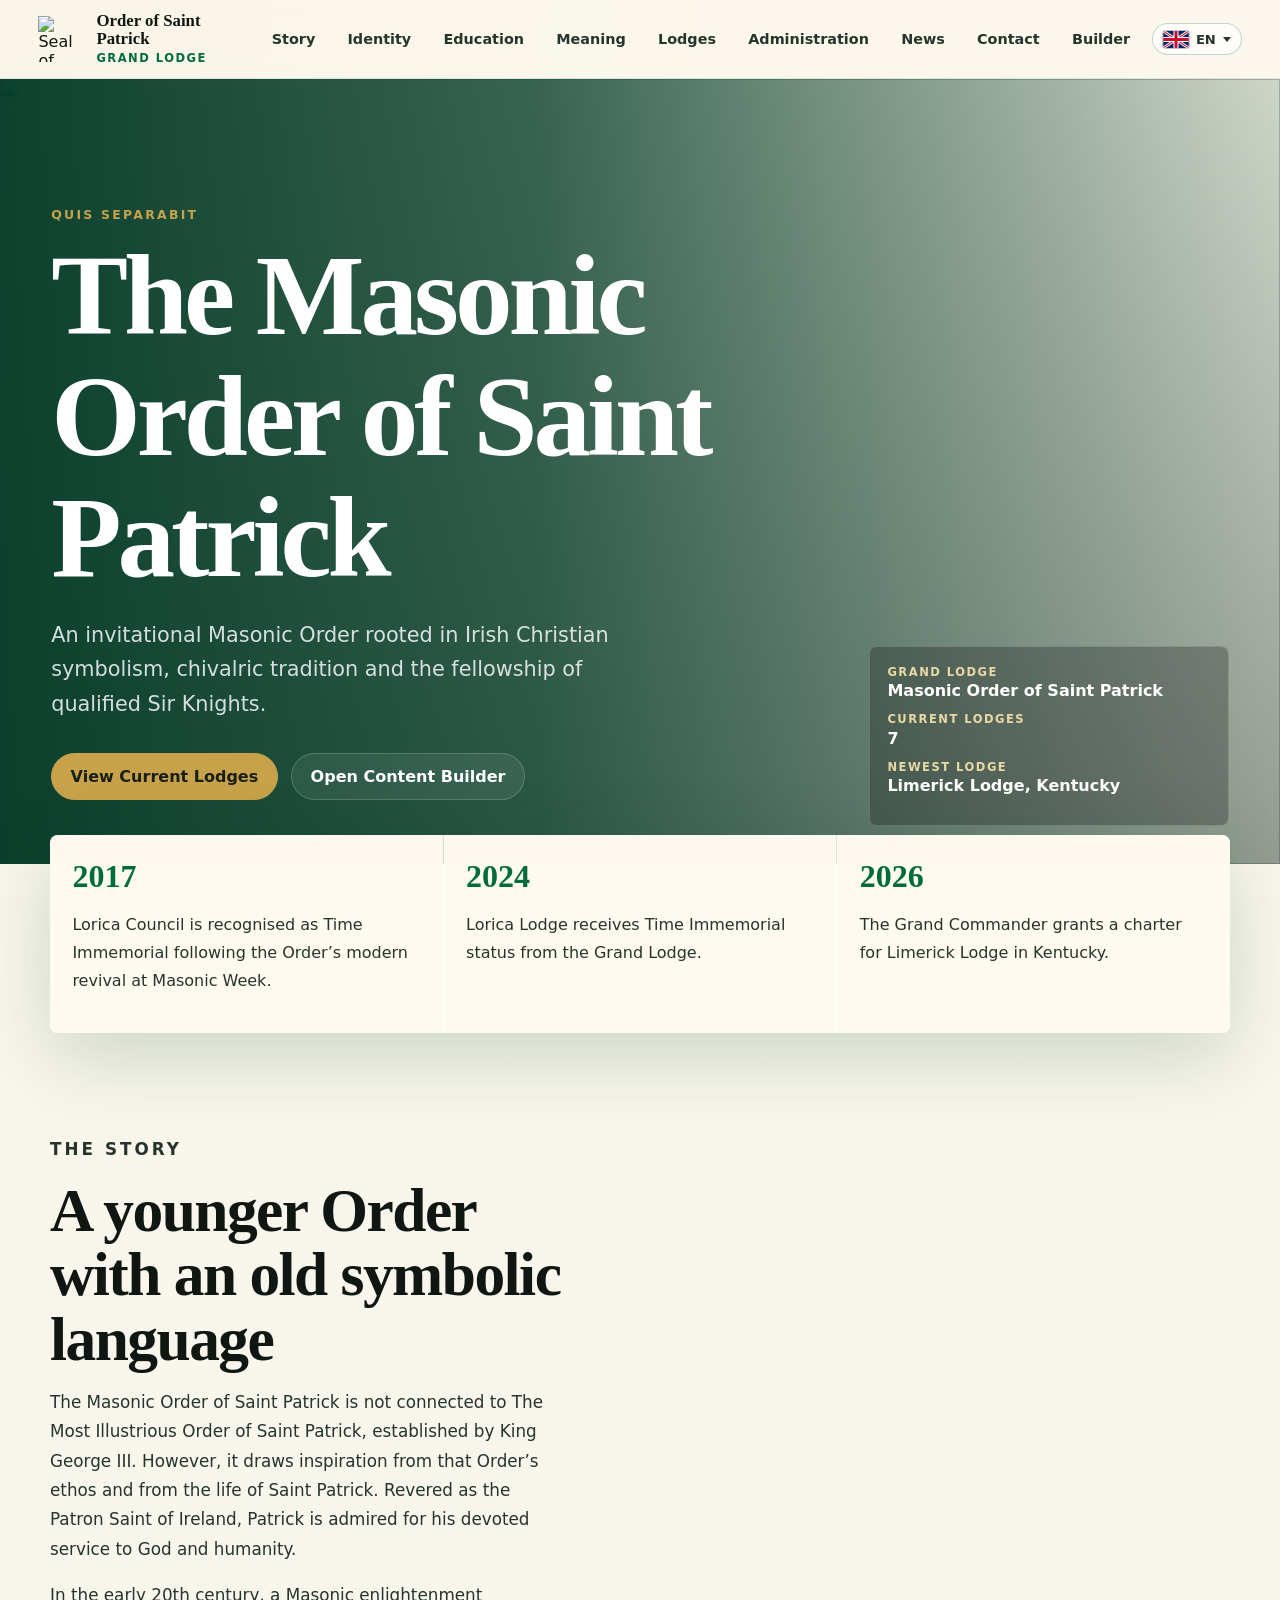
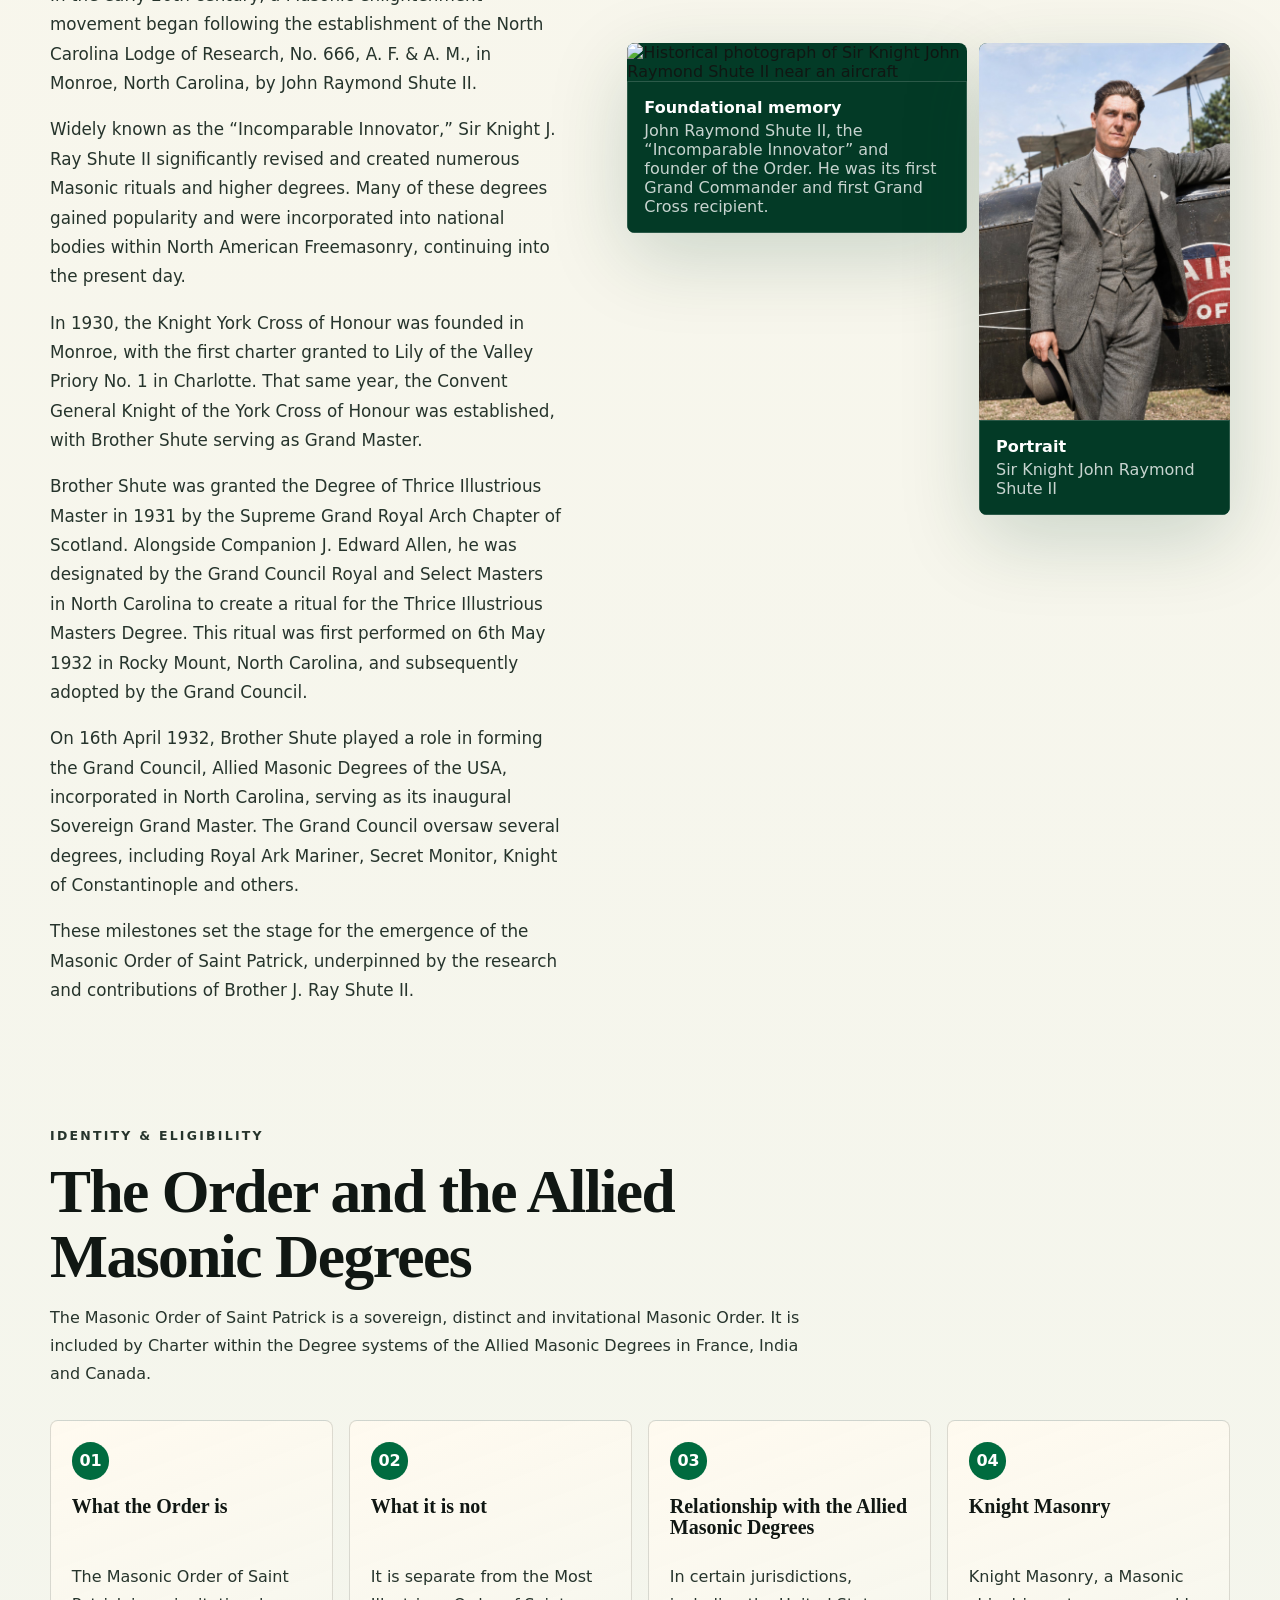
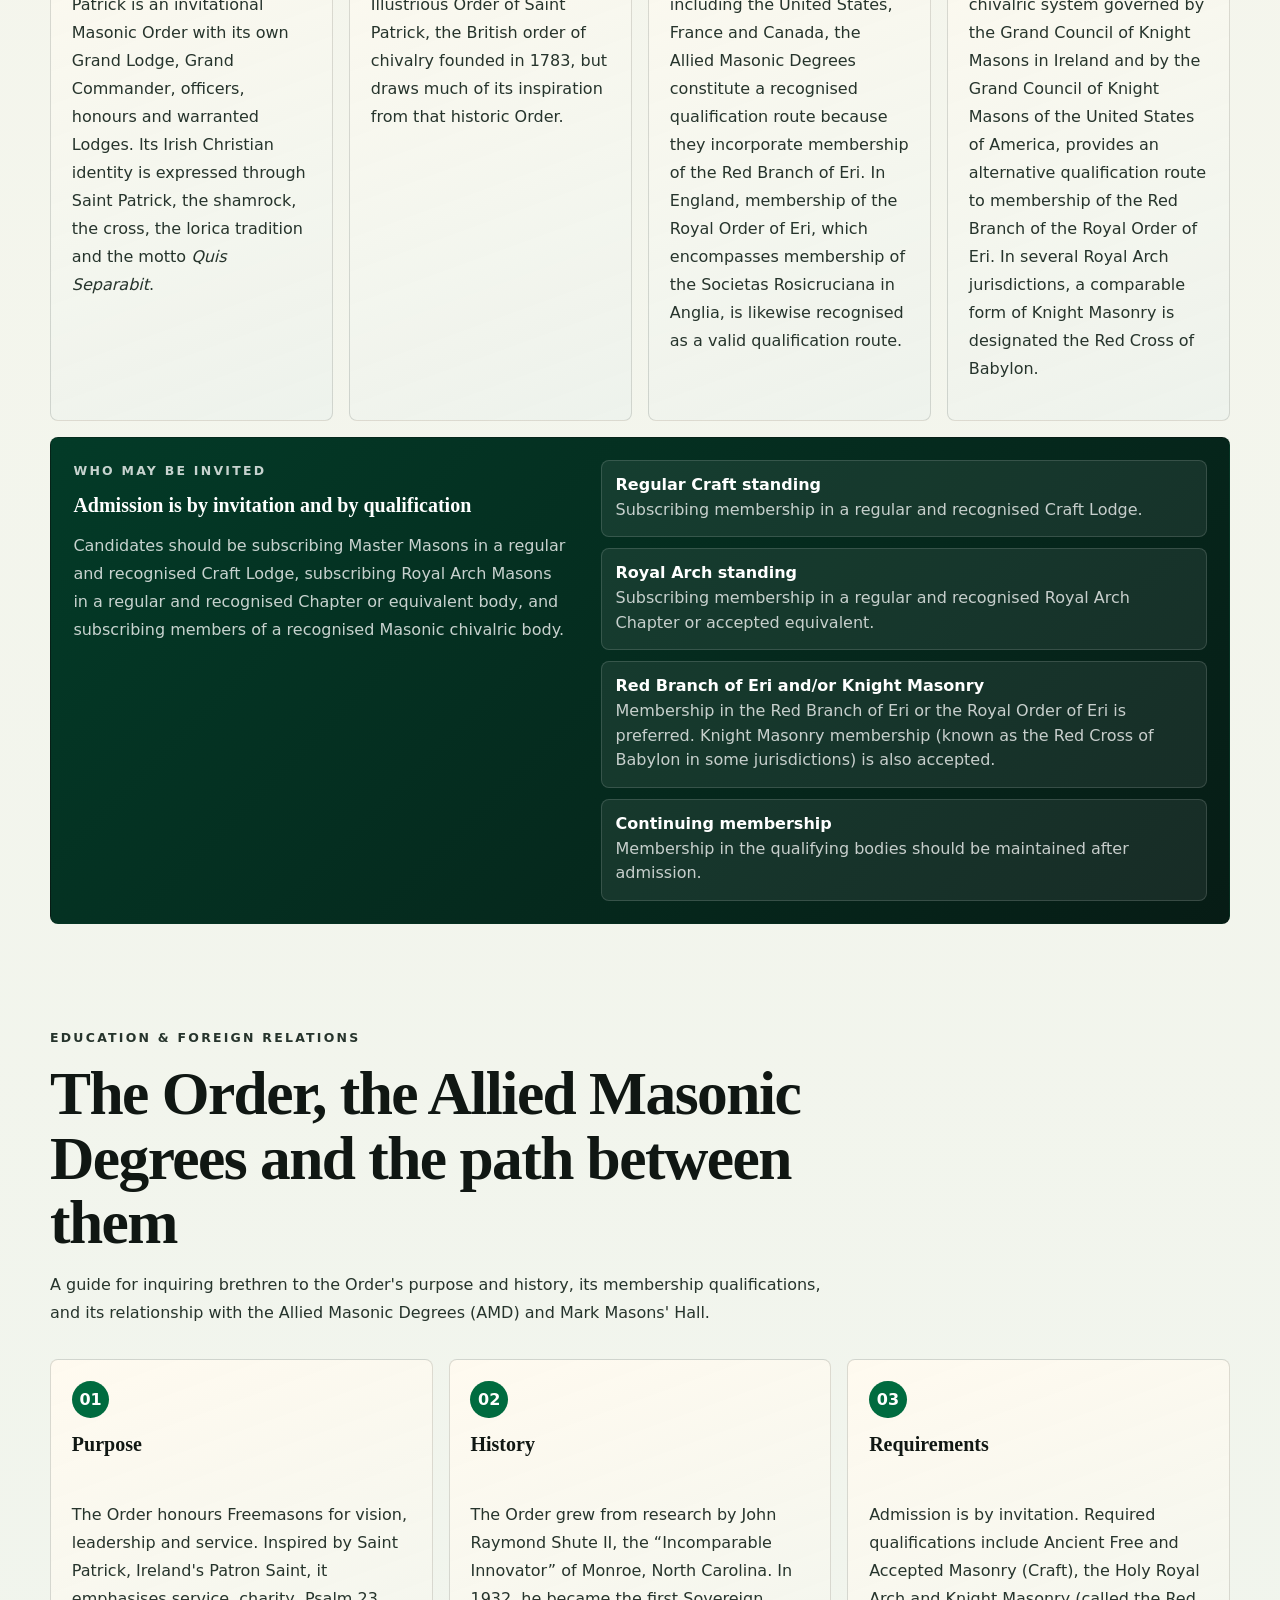
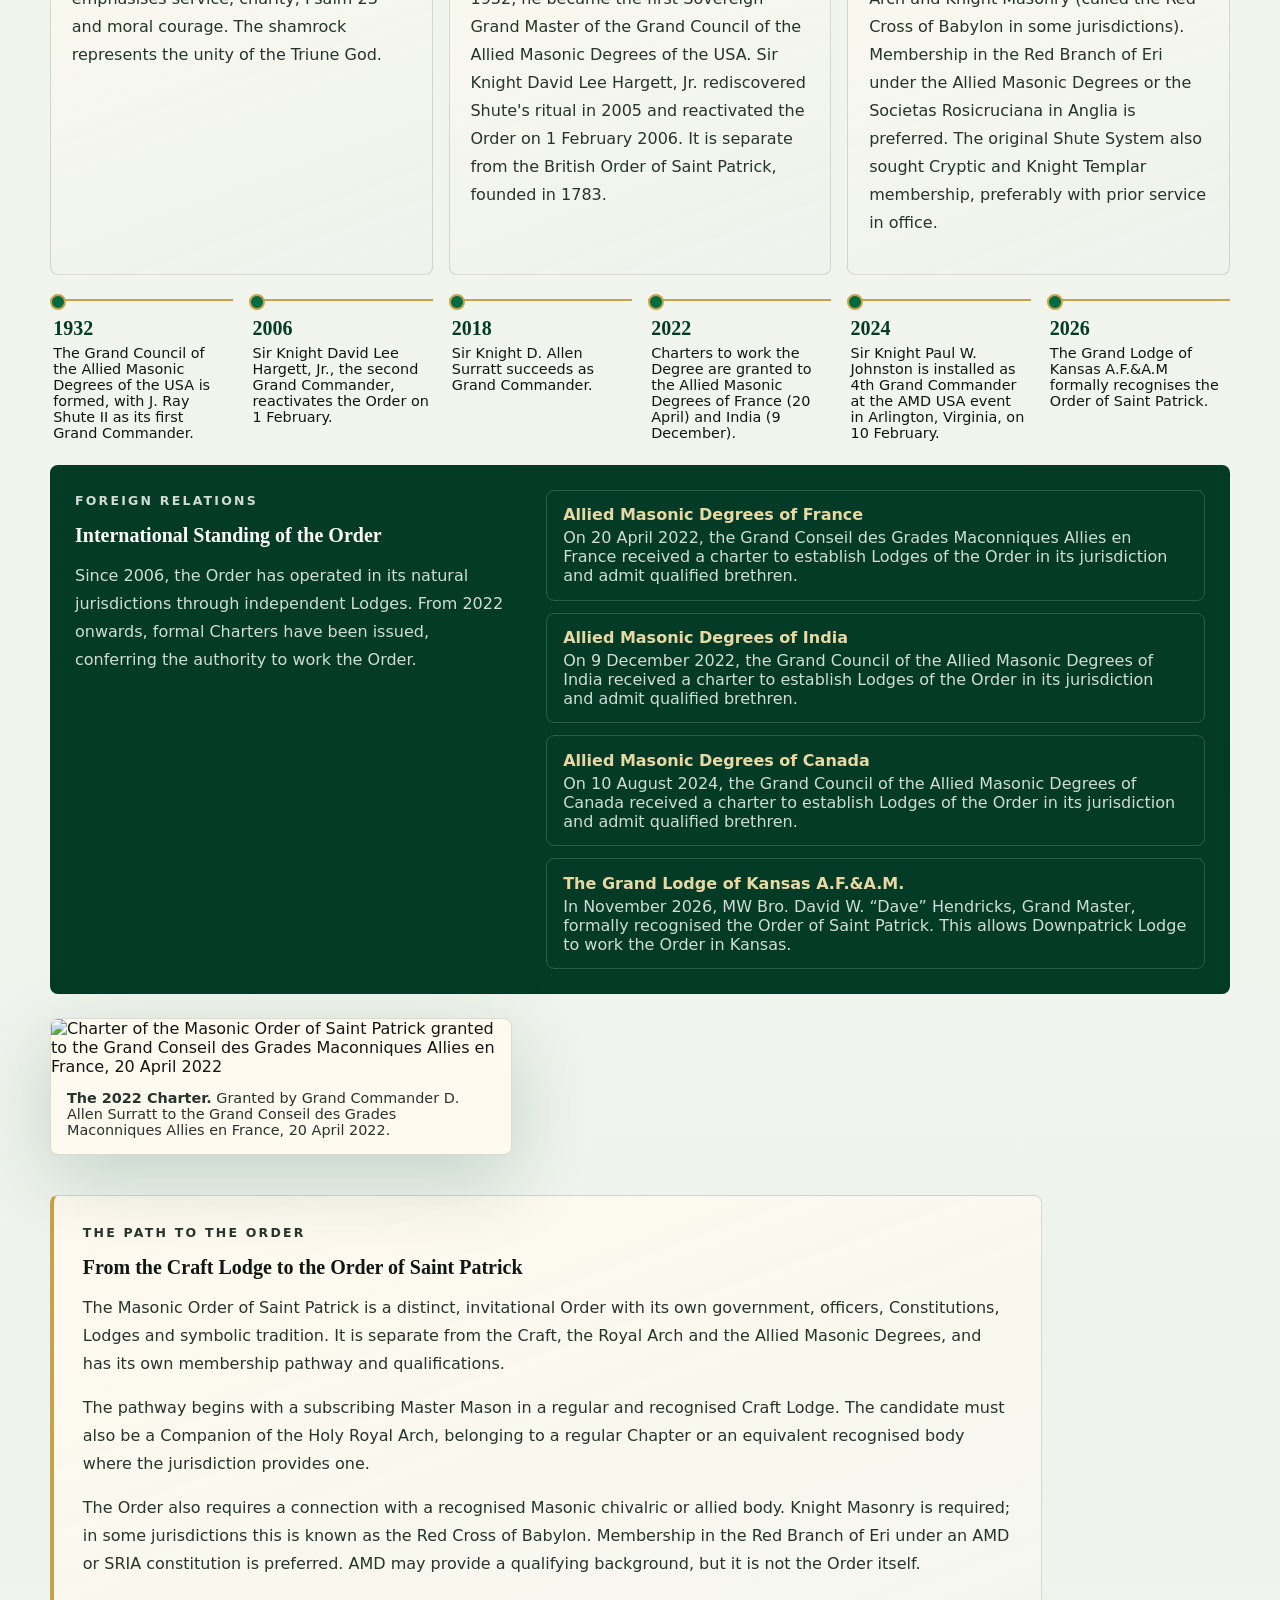
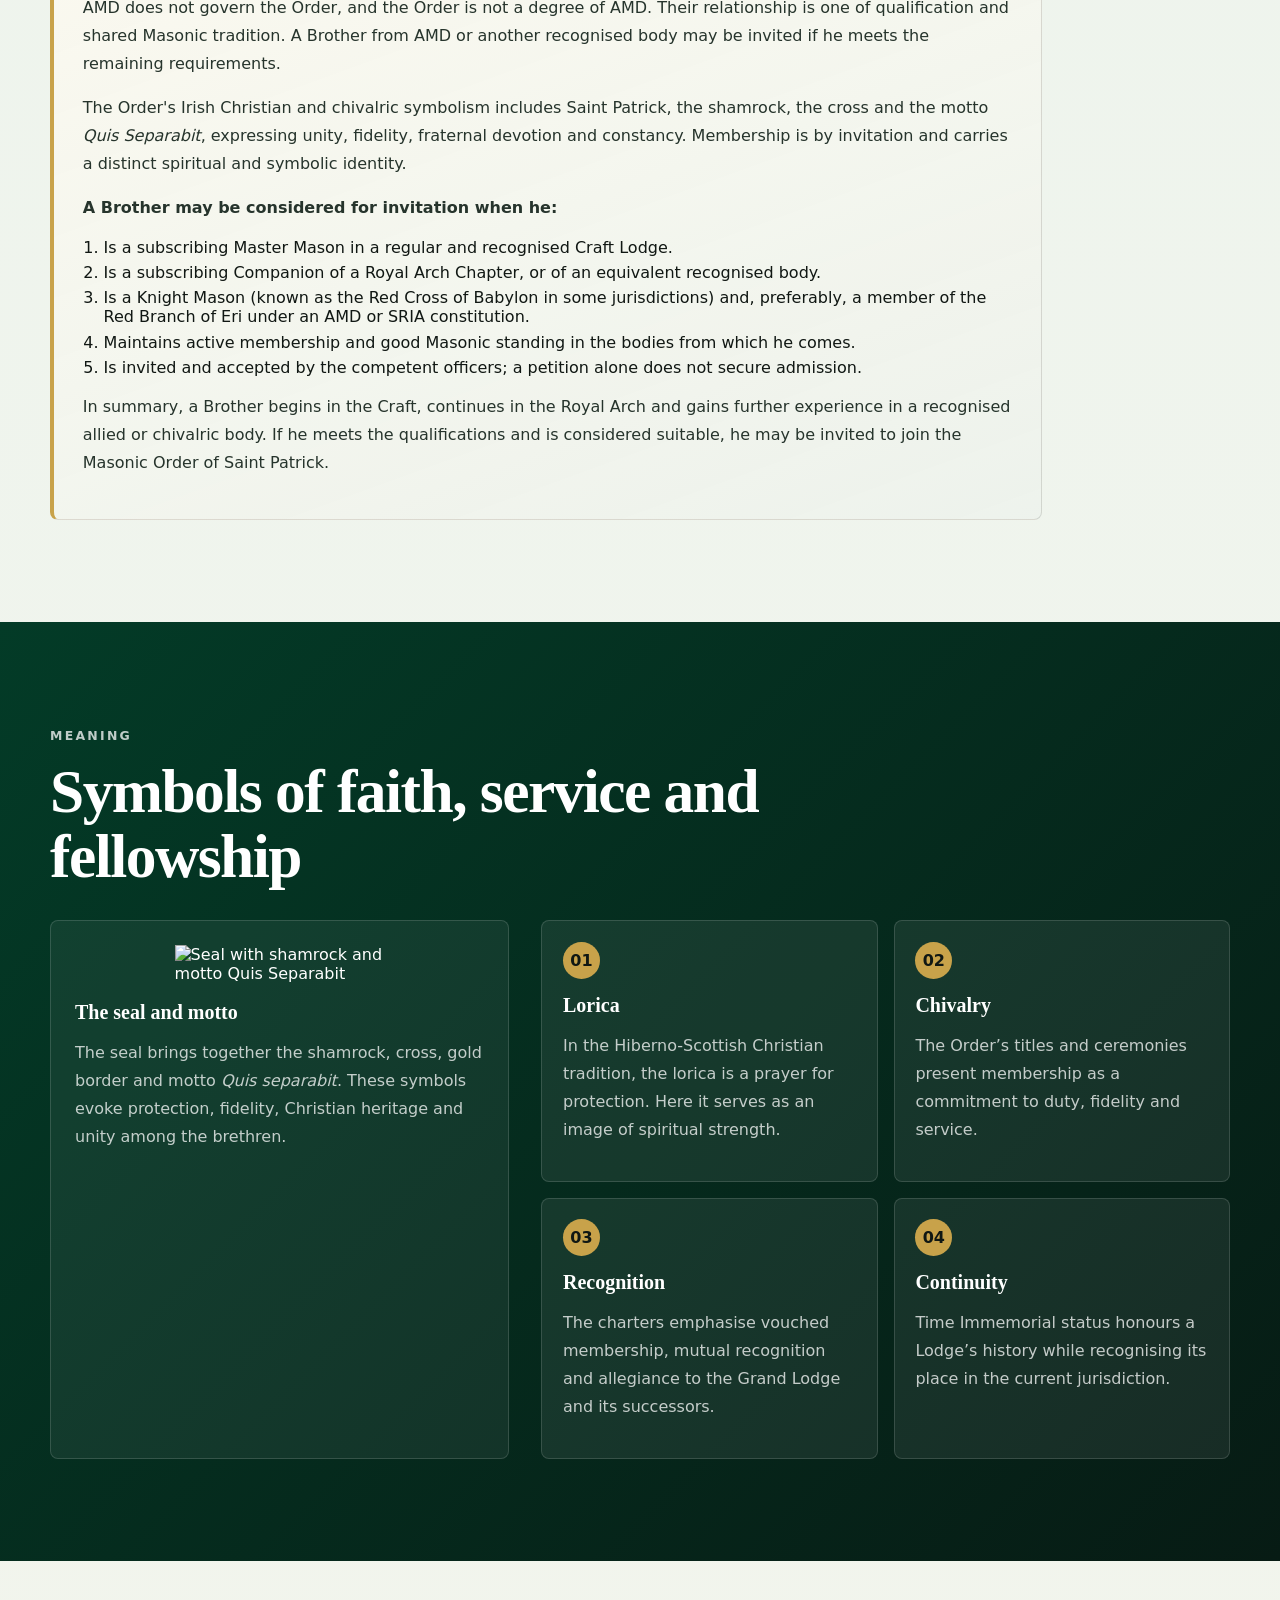
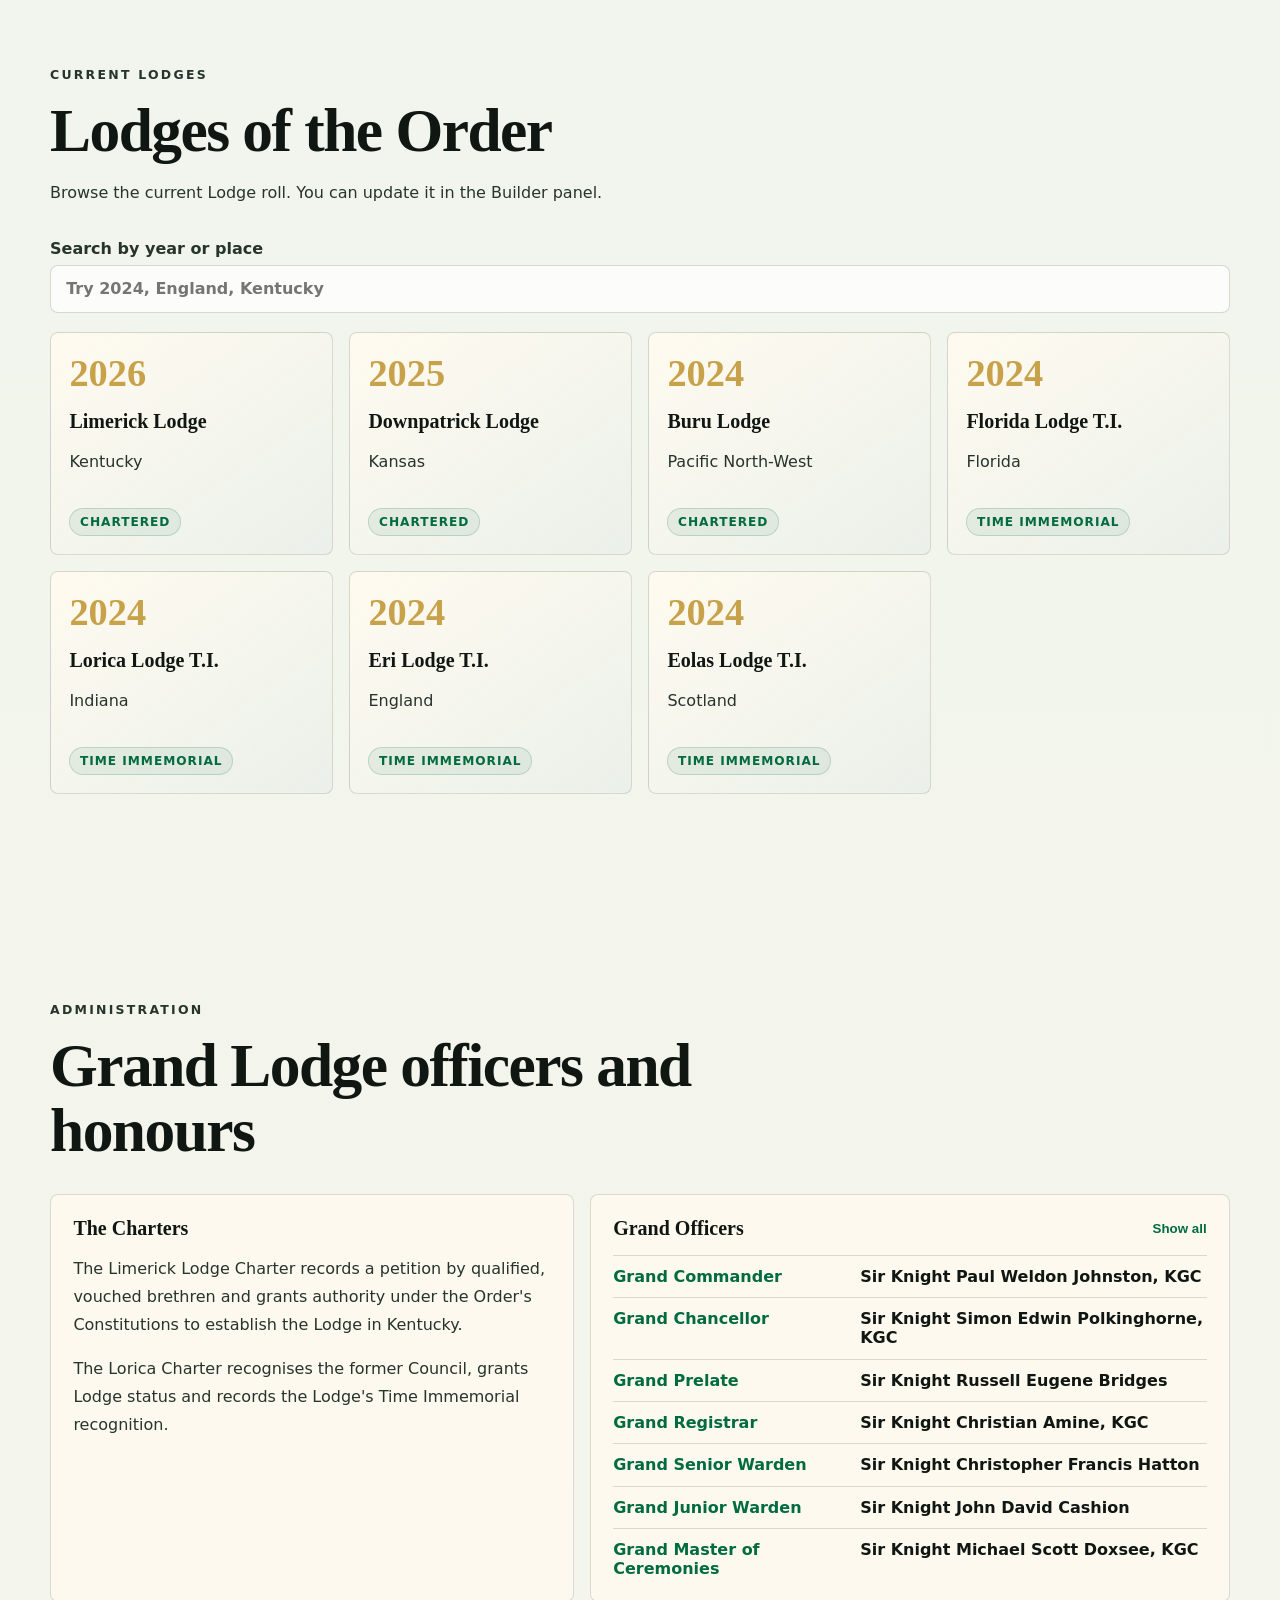
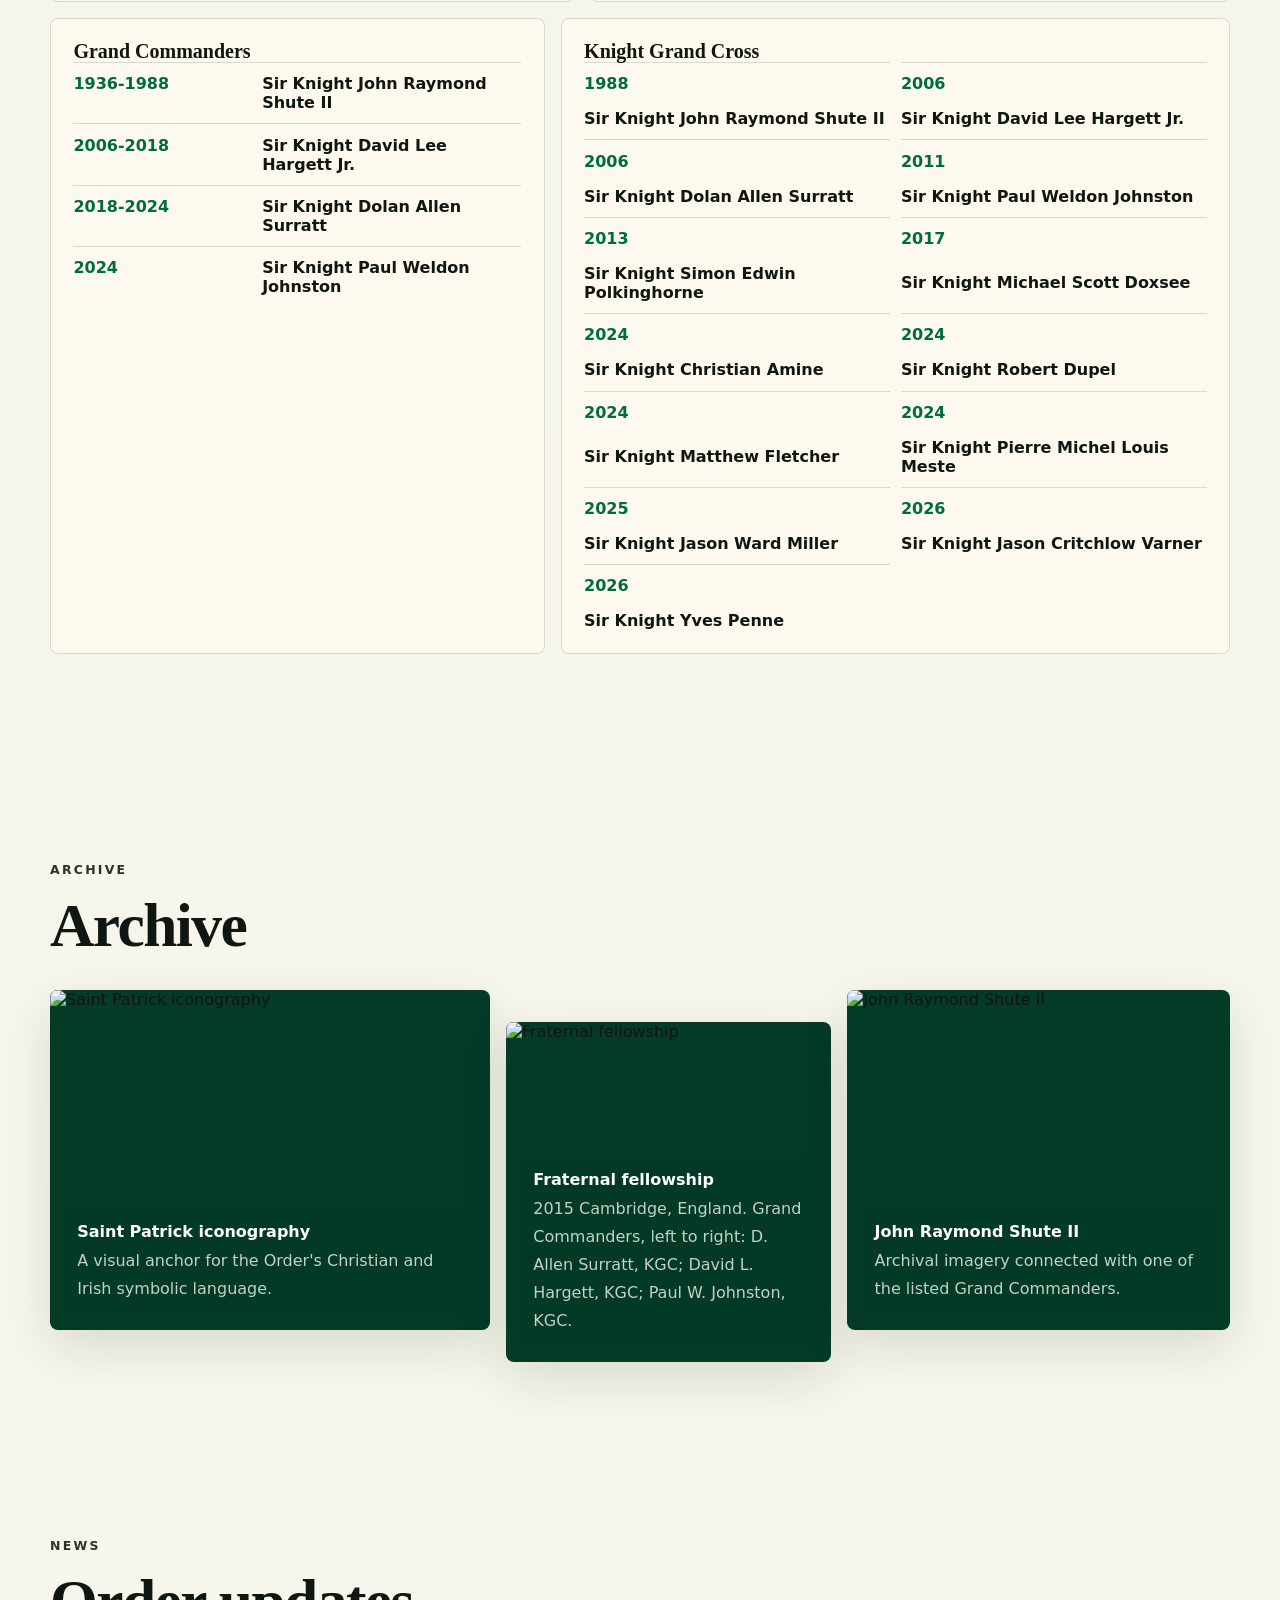
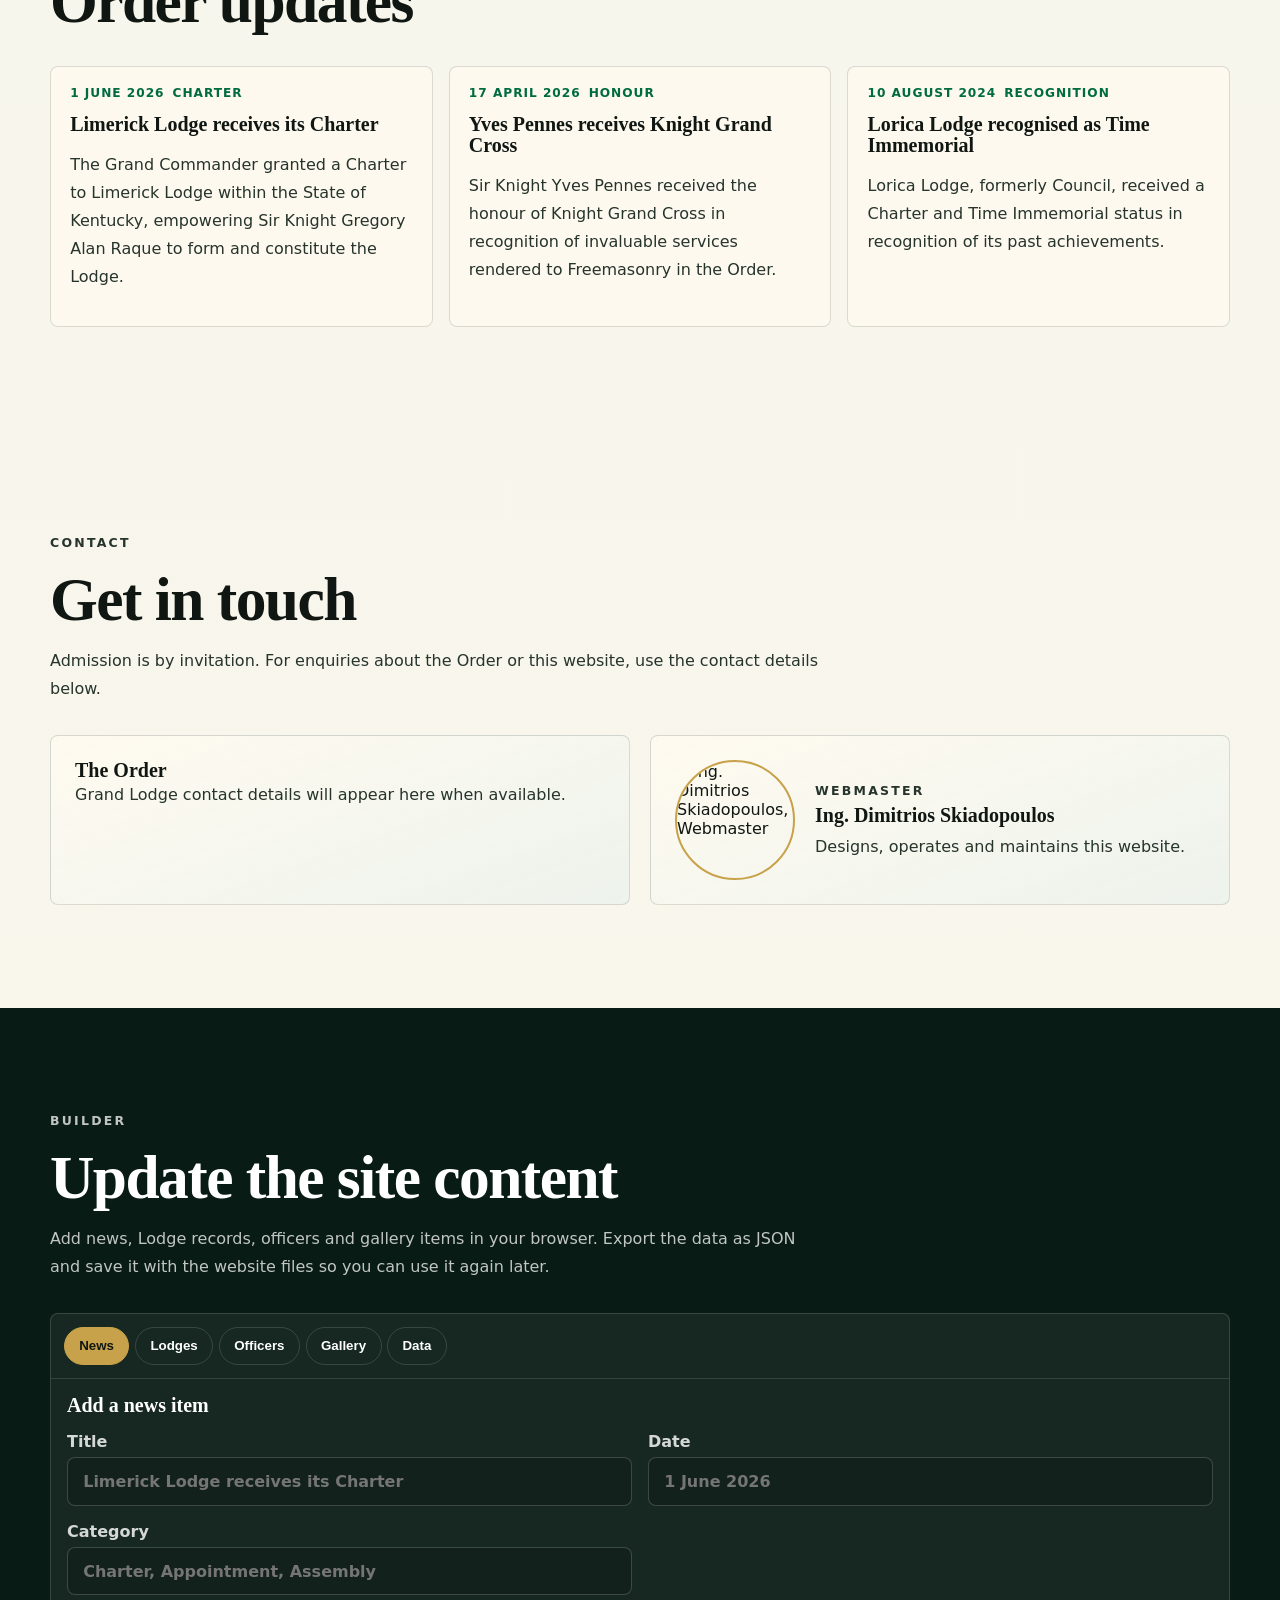
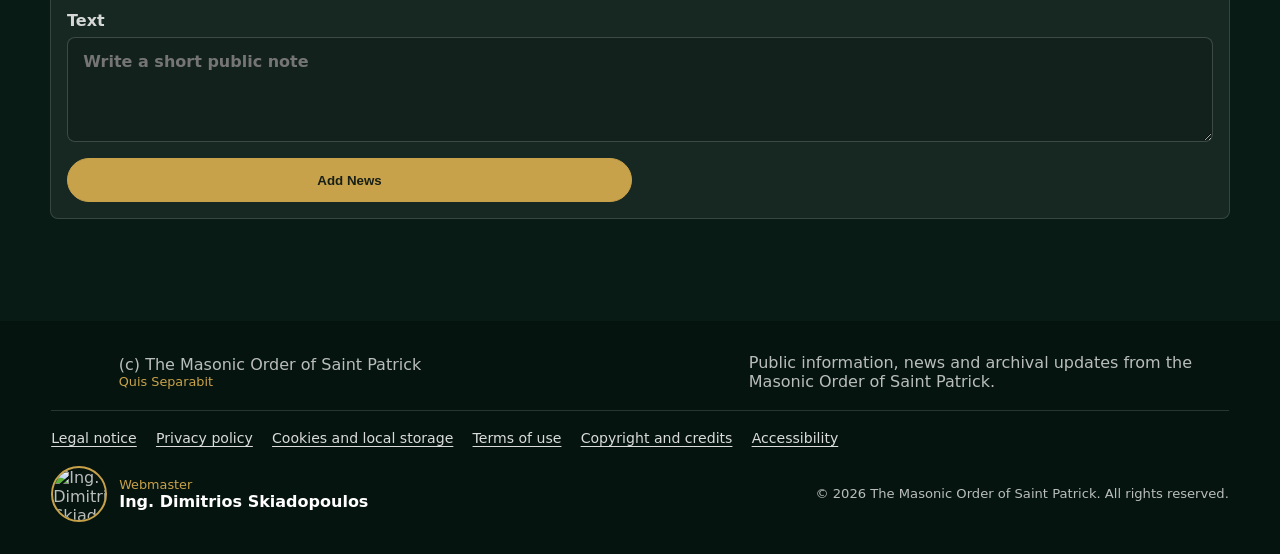
==== commit 5f2956de: "Show the AIR photograph of Sir Knight John Raymond Shute II Replace the broken portrait image (missi" ====
--- a/index.html
+++ b/index.html
@@ -132,7 +132,7 @@
             </figcaption>
           </figure>
           <figure class="story-photo">
-            <img src="assets/jray-colour-portrait.jpg" alt="Portrait photograph of Sir Knight John Raymond Shute II" />
+            <img src="assets/jray-air.jpg" alt="Portrait photograph of Sir Knight John Raymond Shute II" width="1024" height="1536" loading="lazy" />
             <figcaption class="caption">
               <strong>Portrait</strong>
               <span>Sir Knight John Raymond Shute II</span>
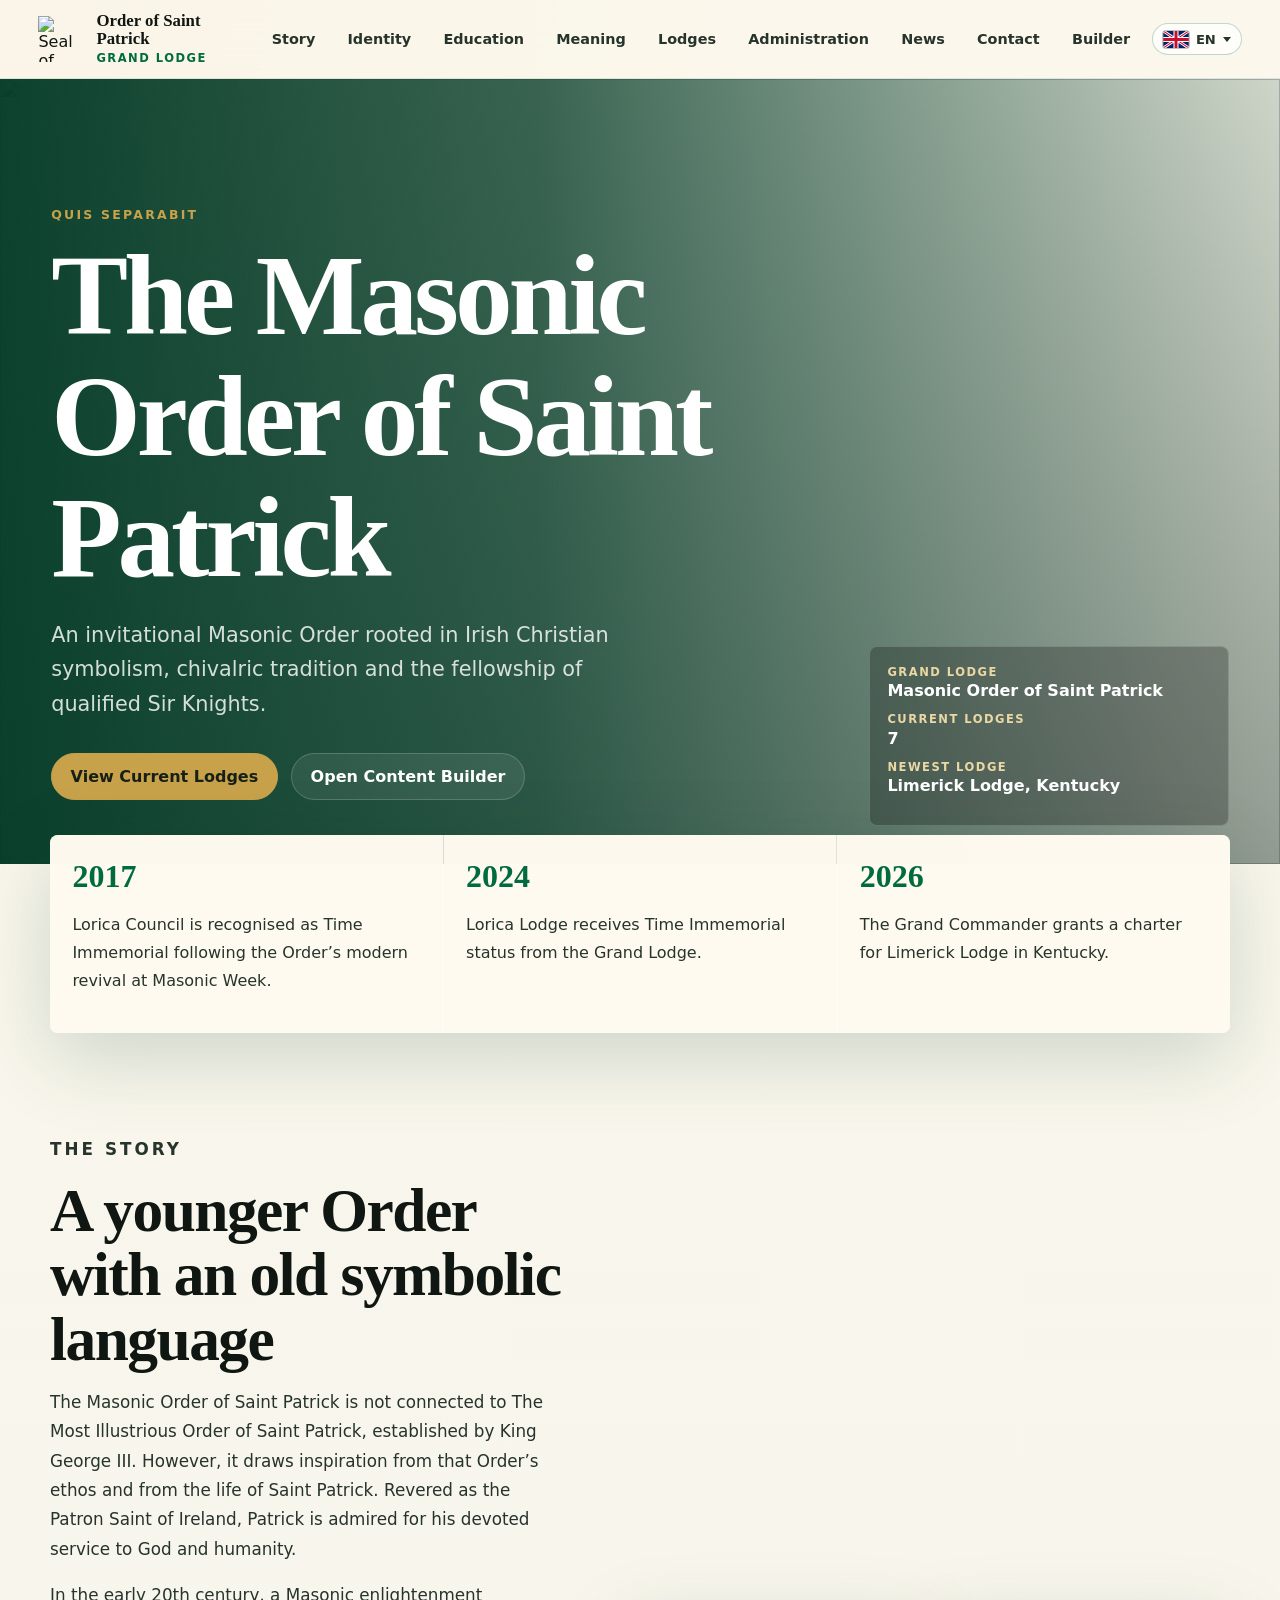
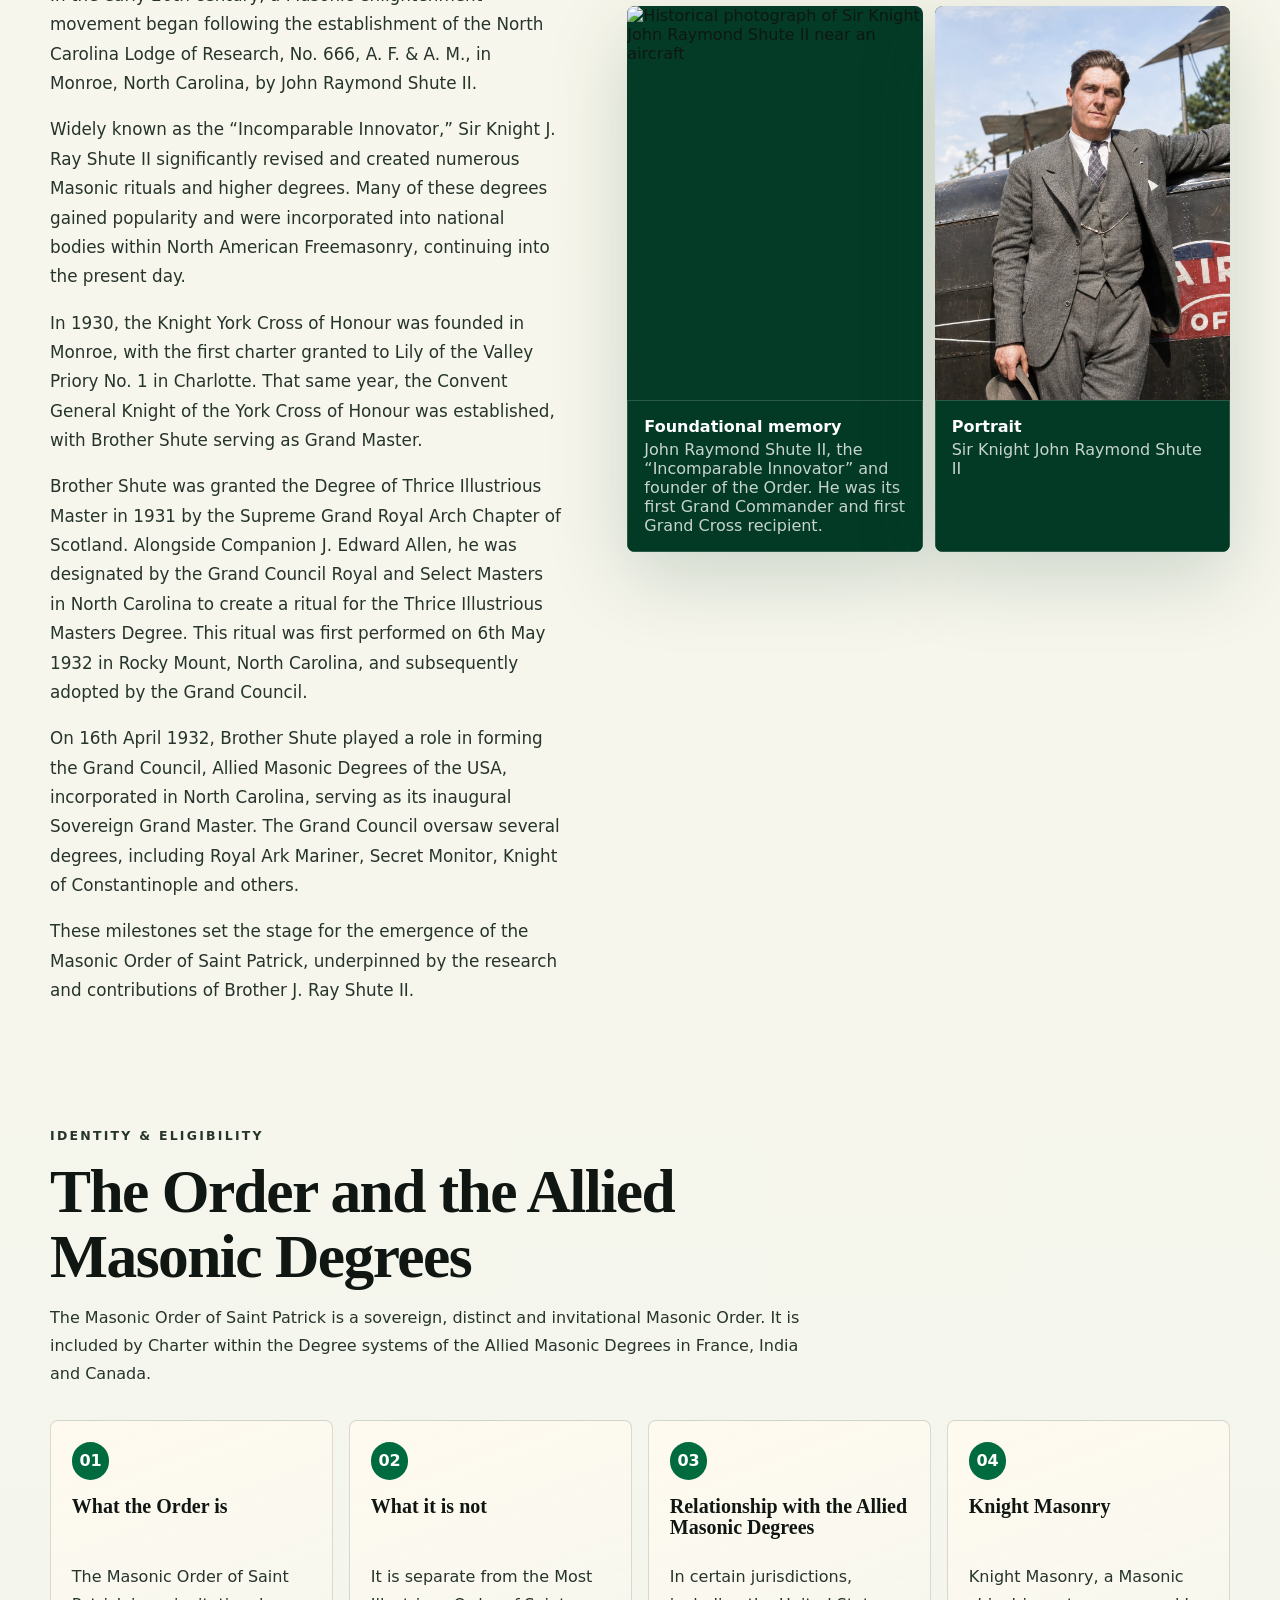
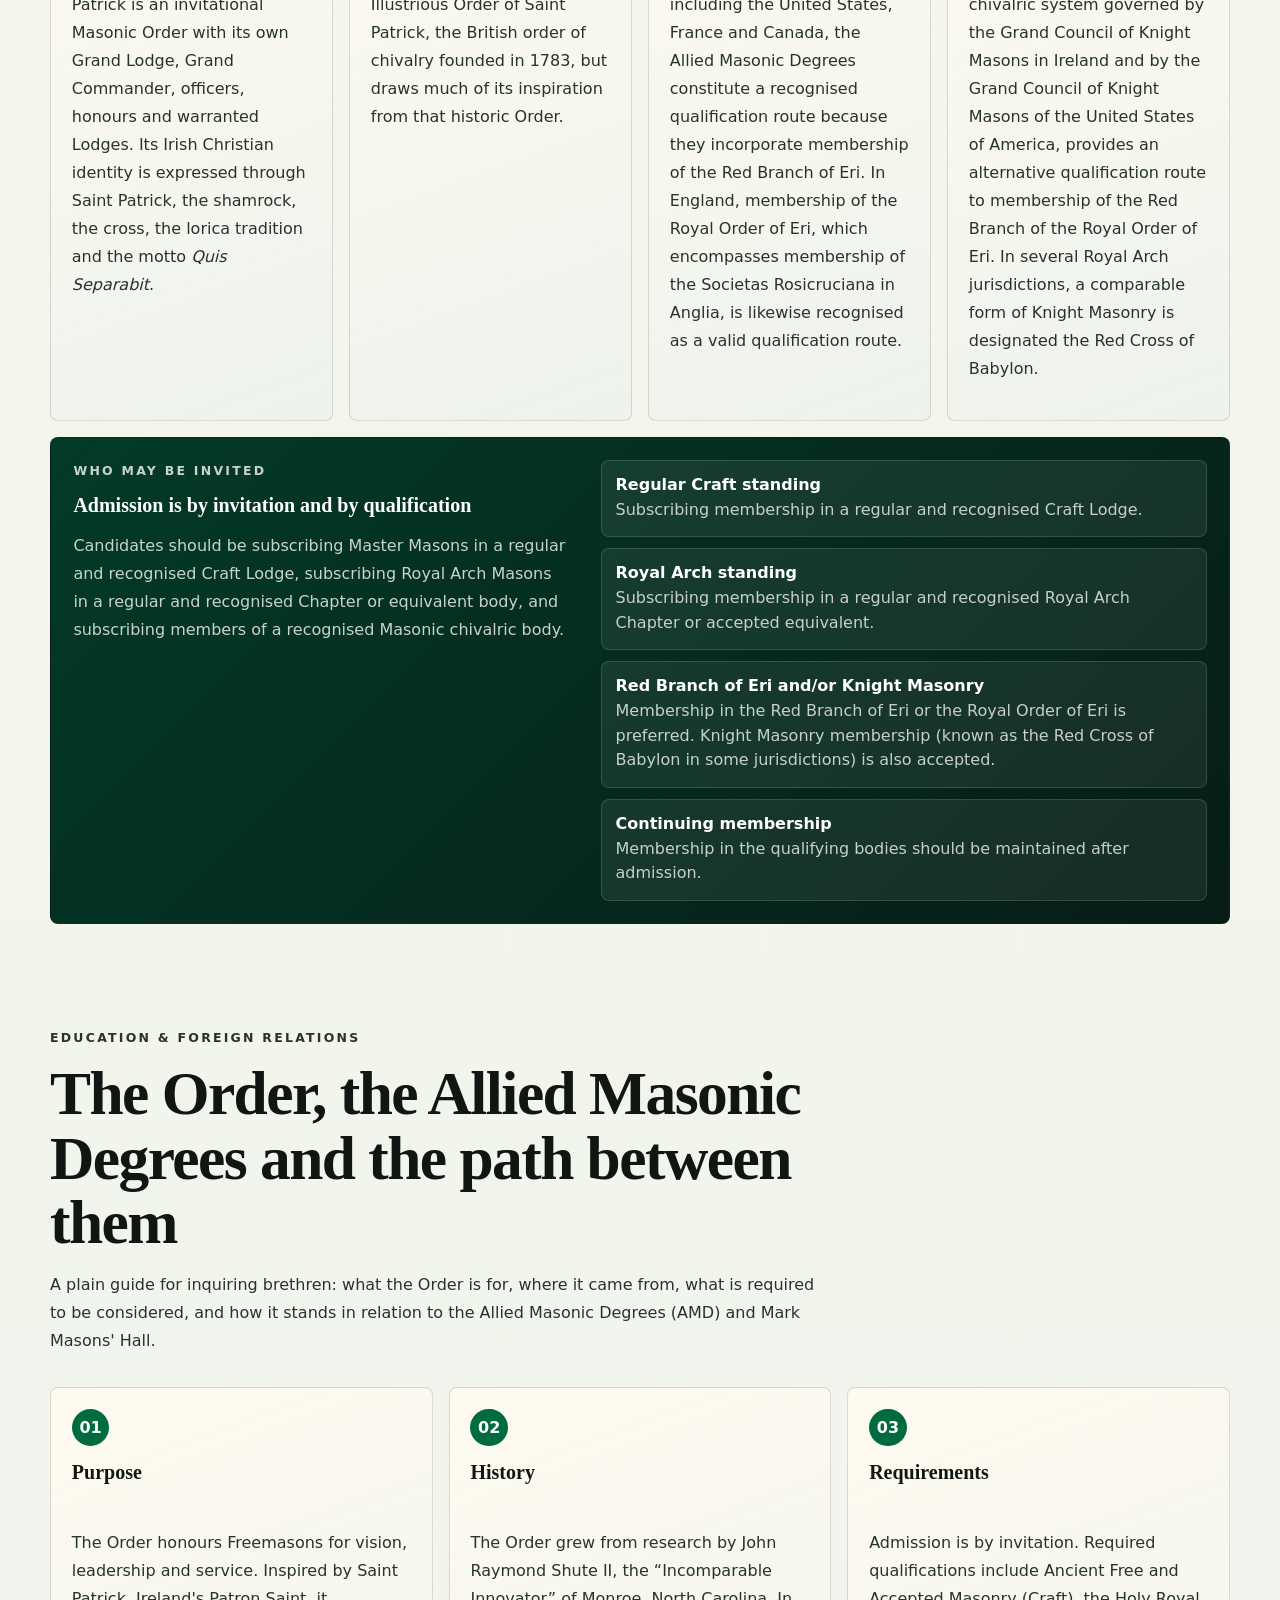
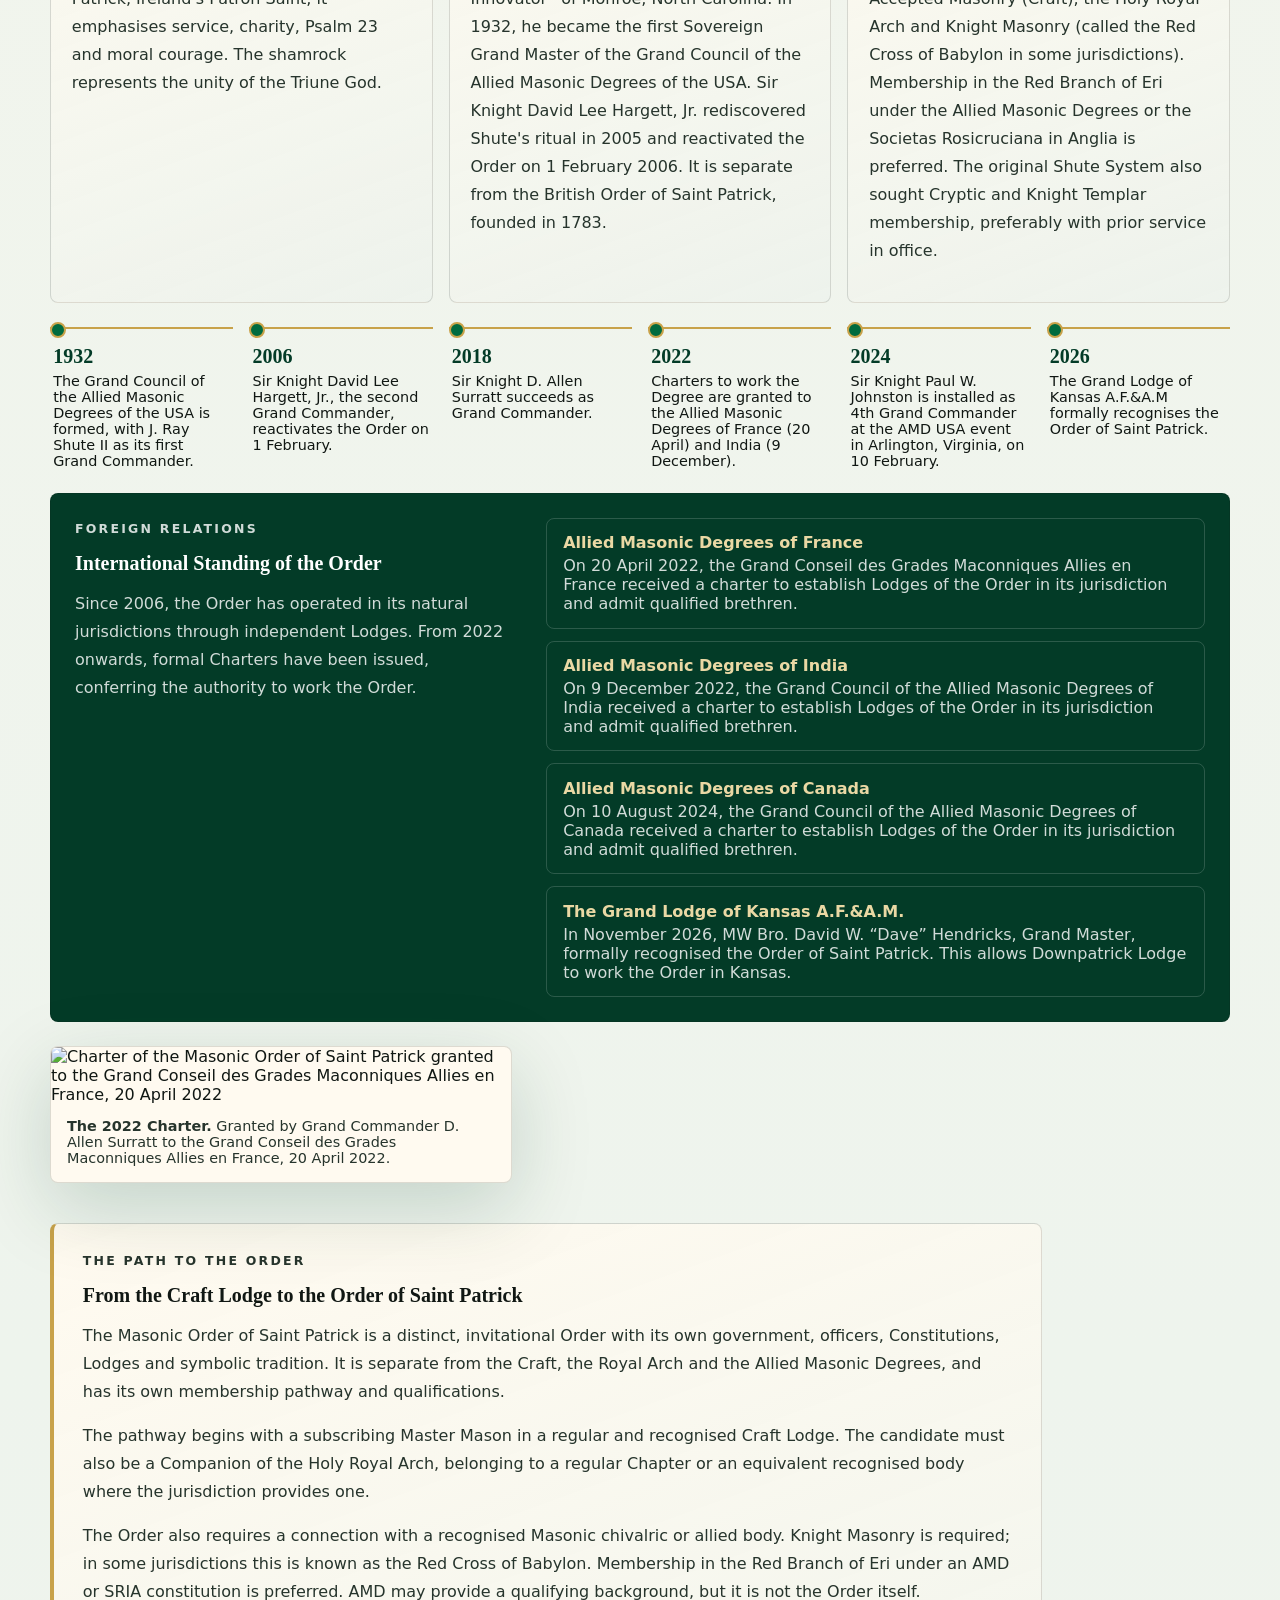
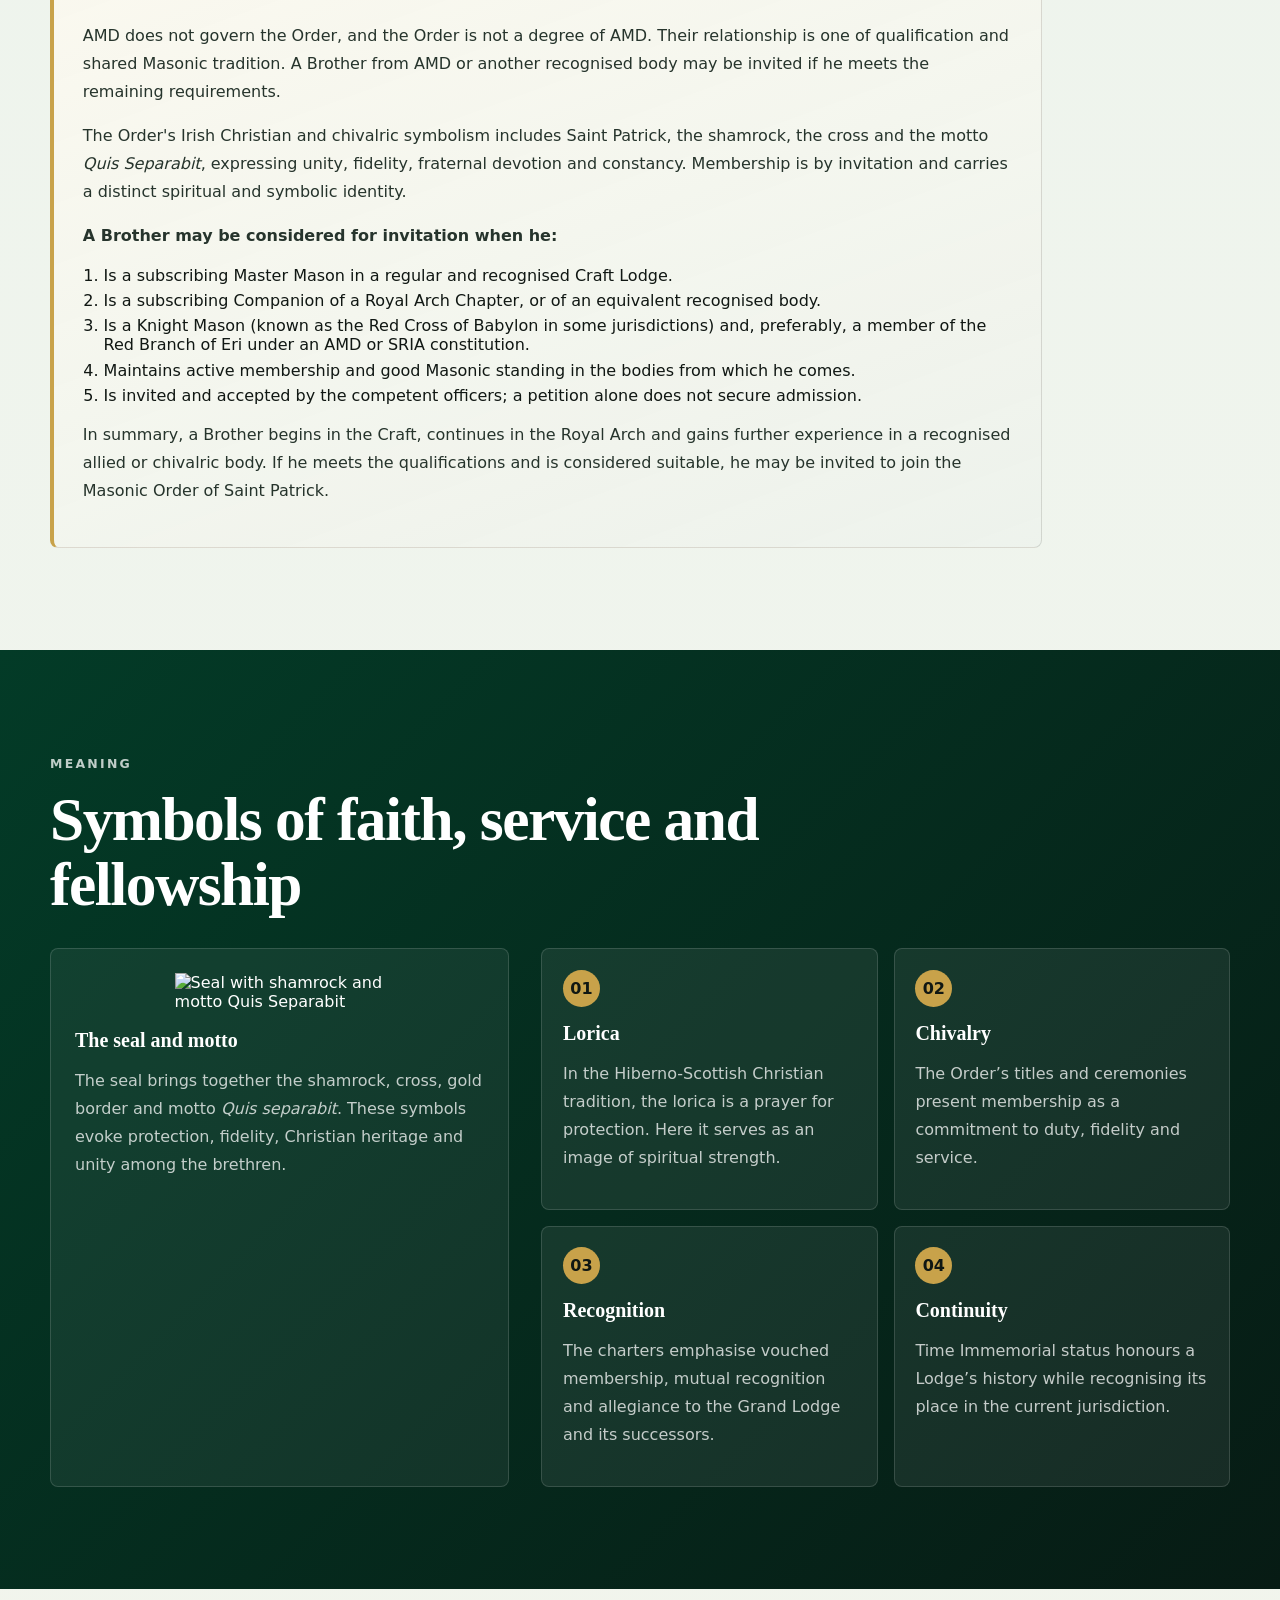
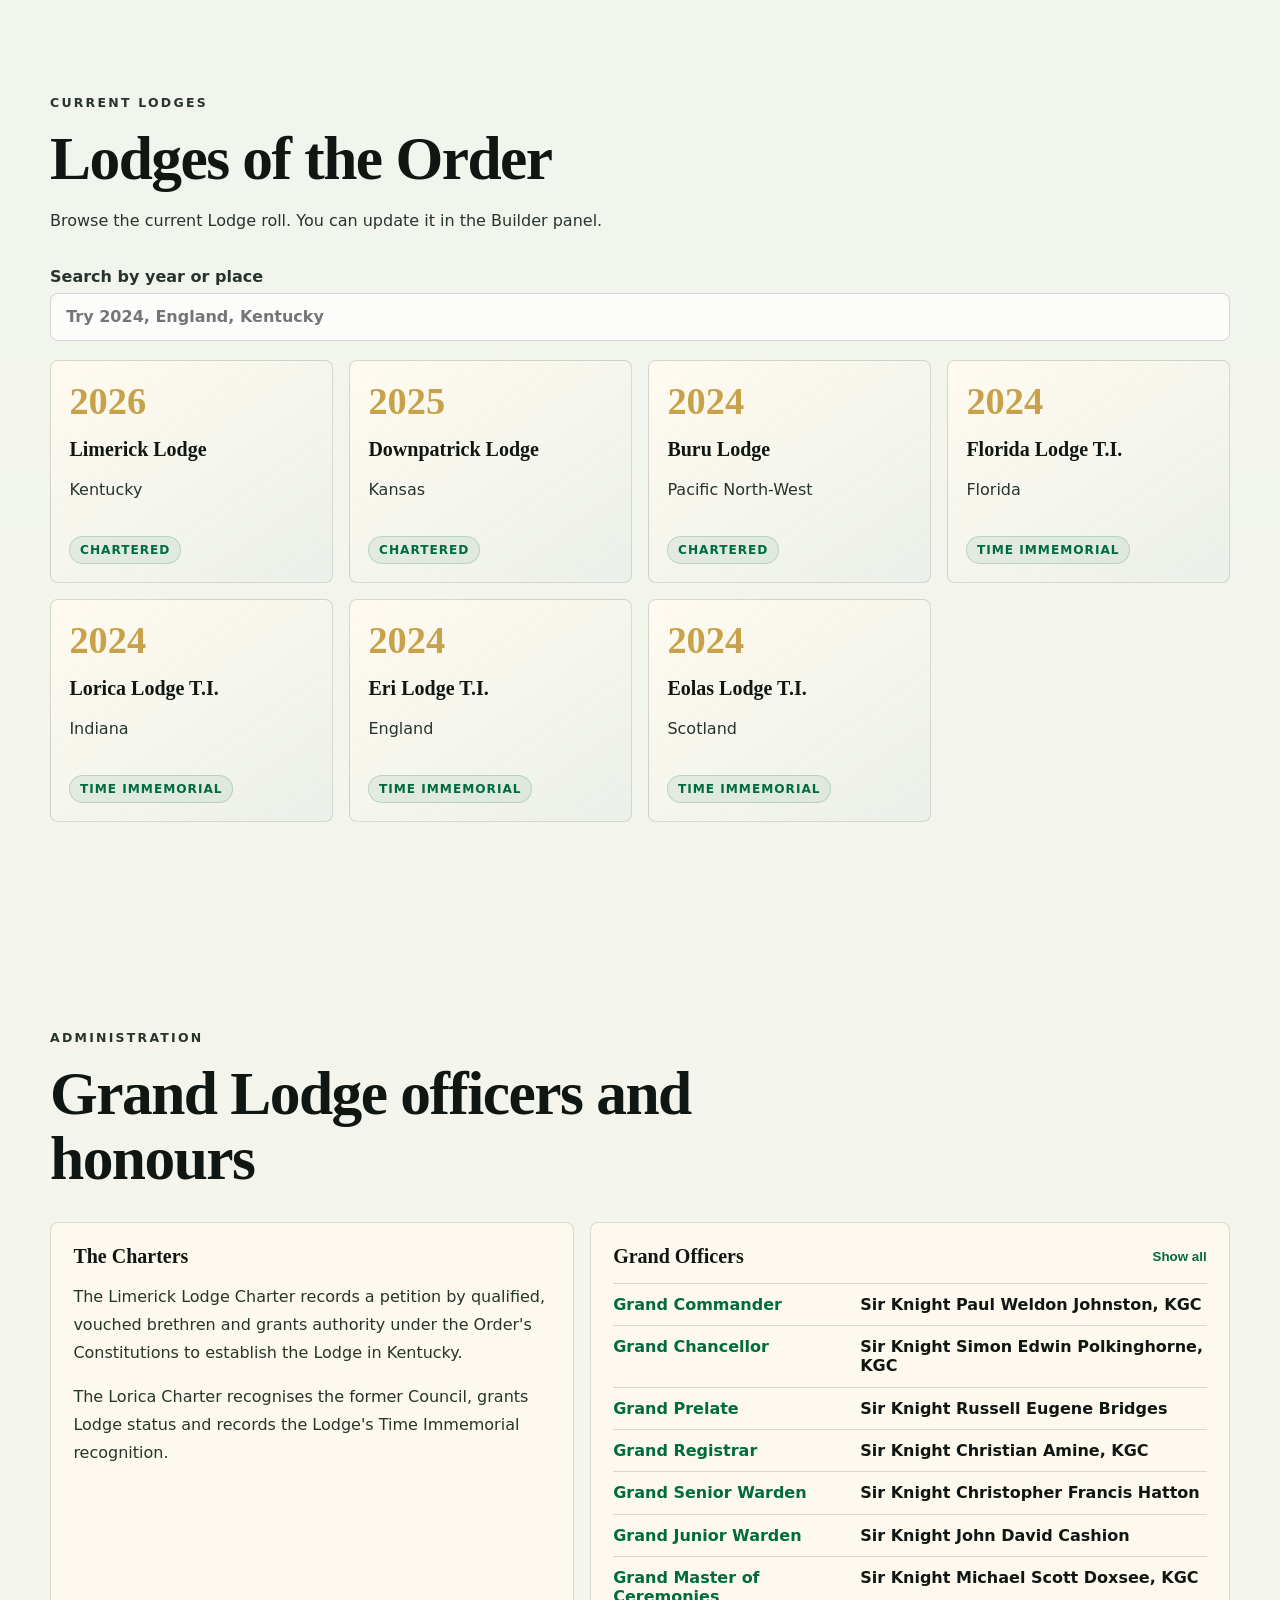
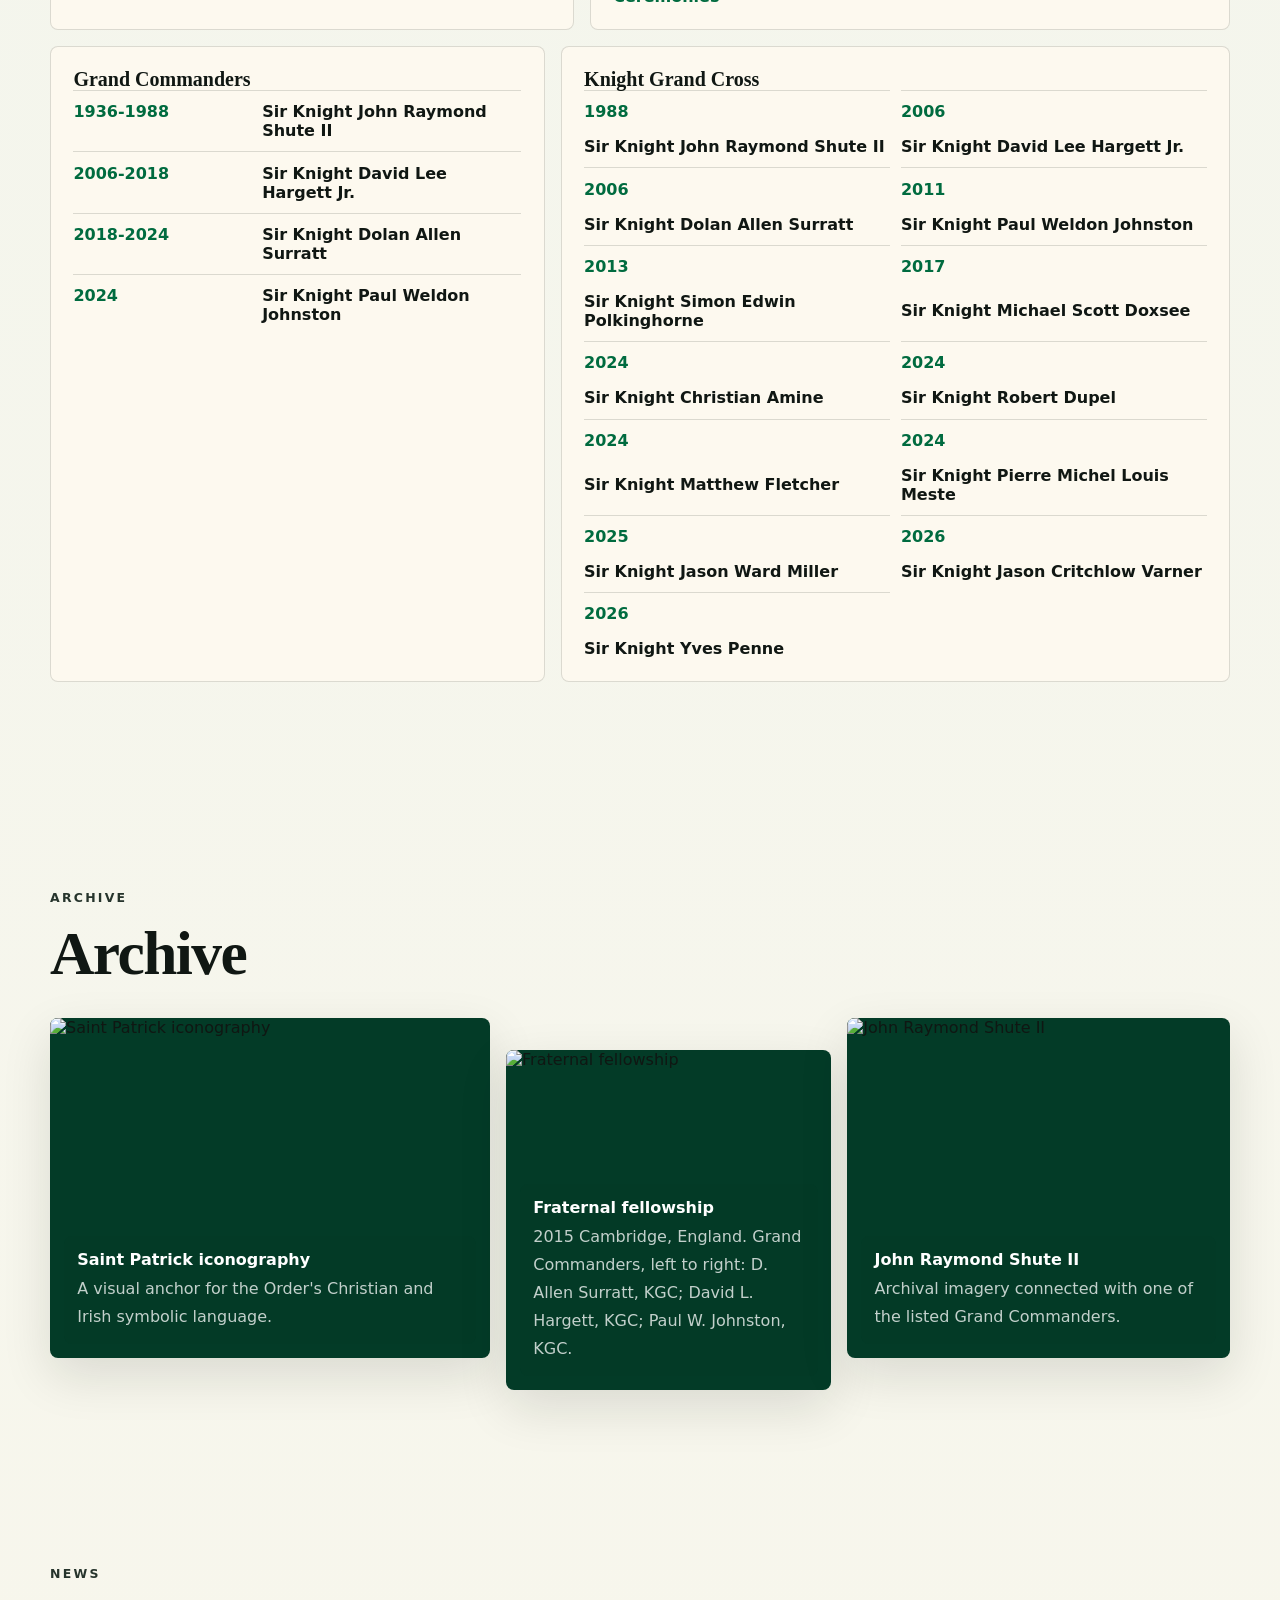
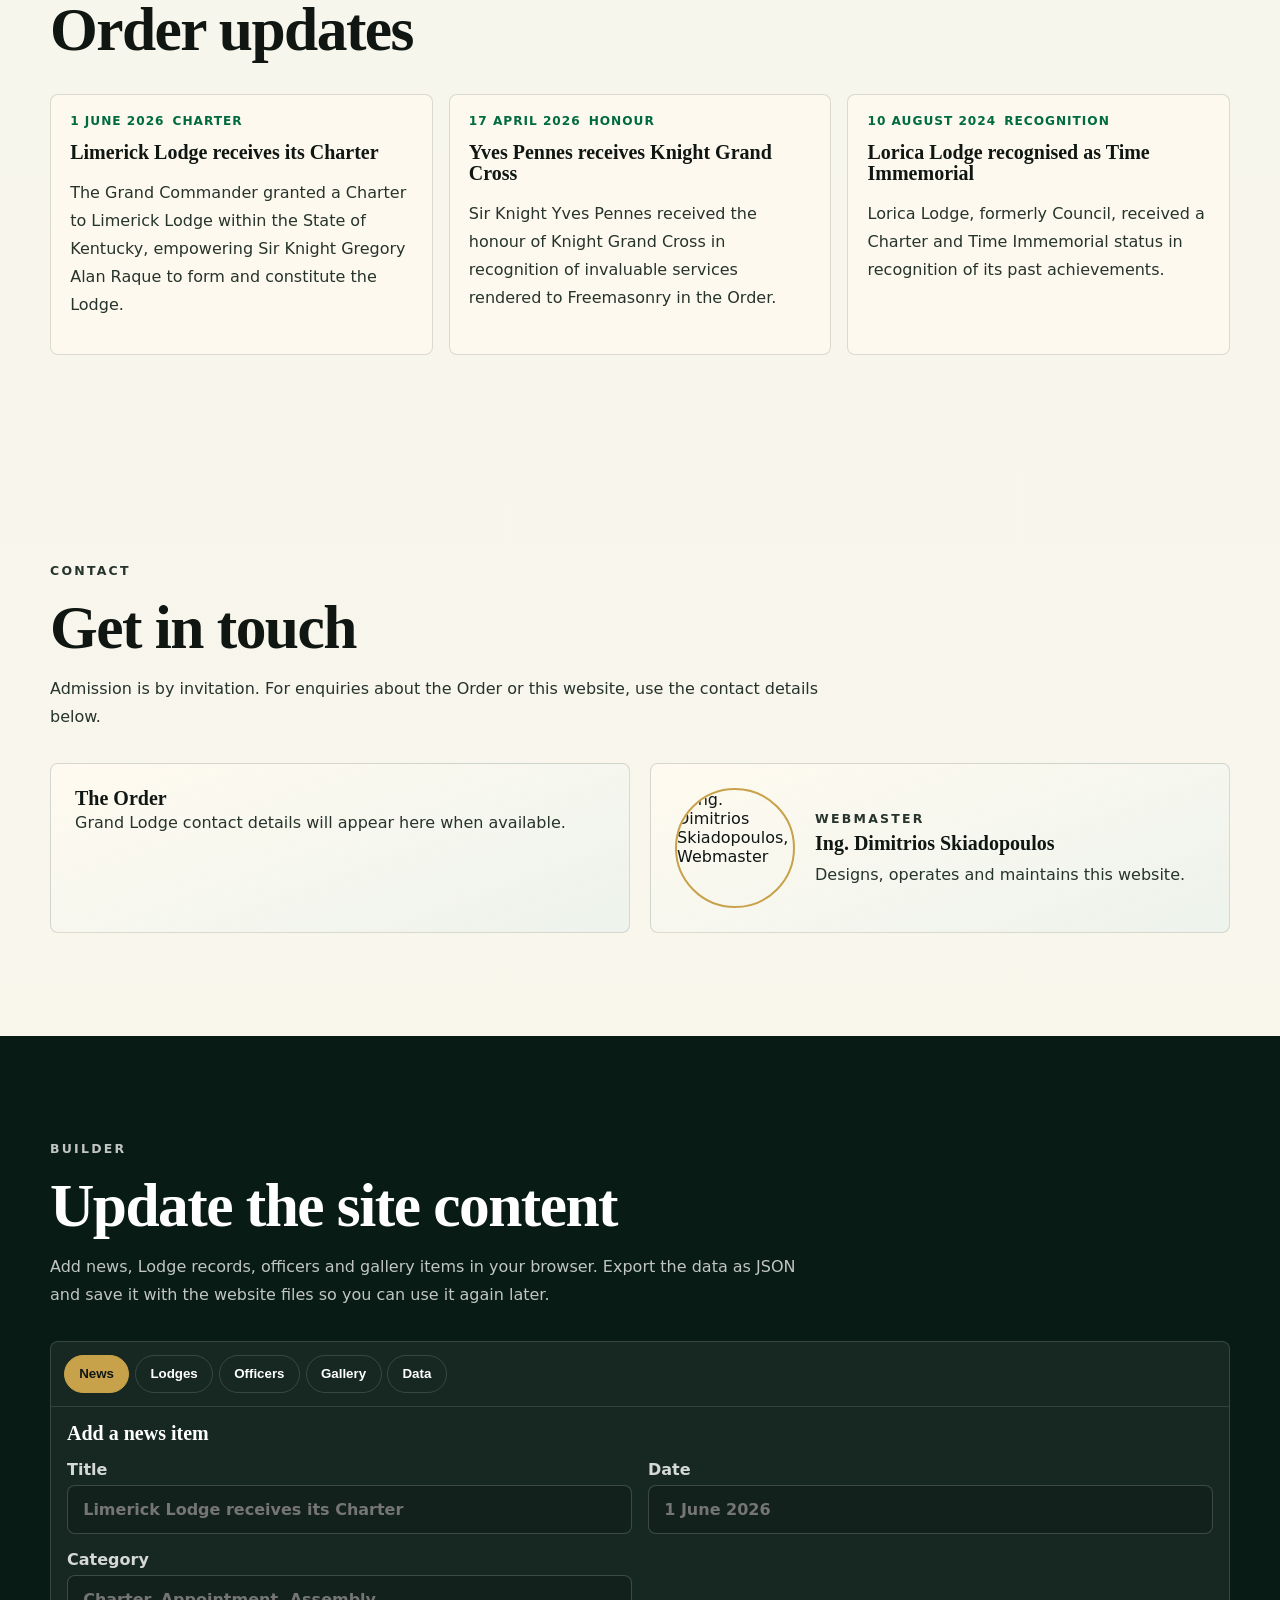
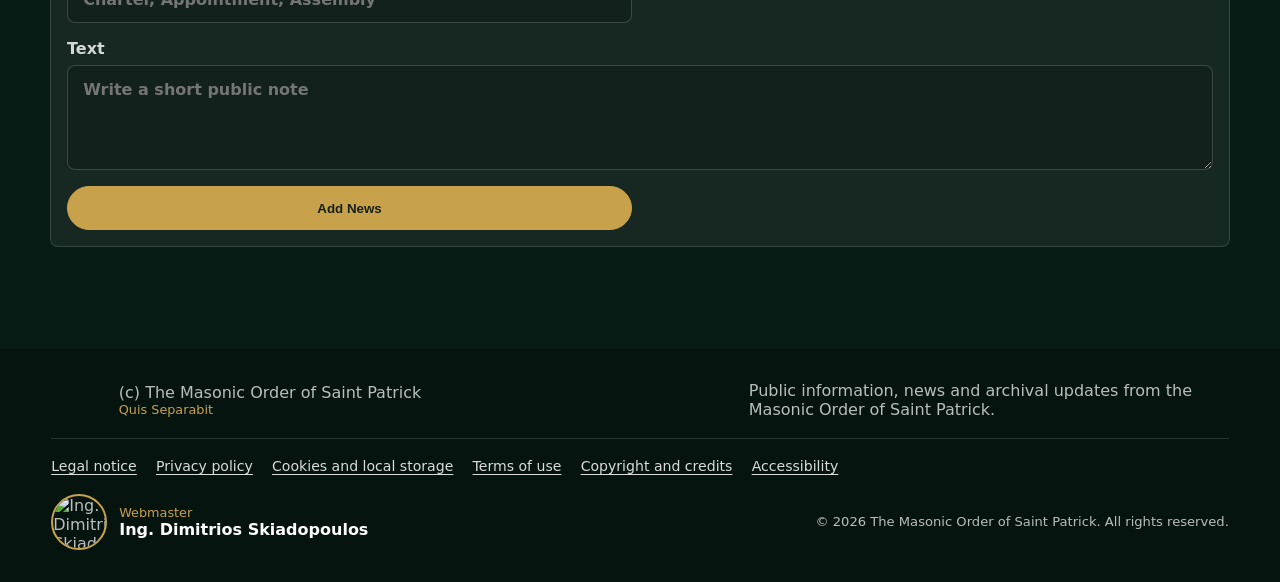
==== commit a576c07e: "Rewrite education section introduction" ====
--- a/index.html
+++ b/index.html
@@ -237,8 +237,8 @@
           <p class="eyebrow">Education &amp; Foreign Relations</p>
           <h2>The Order, the Allied Masonic Degrees and the path between them</h2>
           <p>
-            A guide for inquiring brethren to the Order's purpose and history, its
-            membership qualifications, and its relationship with the Allied Masonic
+            A plain guide for inquiring brethren: what the Order is for, where it came
+            from, what is required to be considered, and how it stands in relation to the Allied Masonic
             Degrees (AMD) and Mark Masons' Hall.
           </p>
         </div>
--- a/styles.css
+++ b/styles.css
@@ -308,8 +308,8 @@
 
 .story-visual {
   display: grid;
-  grid-template-columns: 1.15fr 0.85fr;
-  align-items: start;
+  grid-template-columns: 1fr 1fr;
+  align-items: stretch;
   gap: 0.75rem;
 }
 
@@ -320,12 +320,21 @@
   border-radius: var(--radius);
   background: var(--emerald-deep);
   box-shadow: var(--shadow);
+  display: flex;
+  flex-direction: column;
 }
 
 .story-photo img {
   display: block;
   width: 100%;
   height: auto;
+  aspect-ratio: 3 / 4;
+  object-fit: cover;
+  object-position: center top;
+}
+
+.story-photo .caption {
+  flex: 1;
 }
 
 .caption {
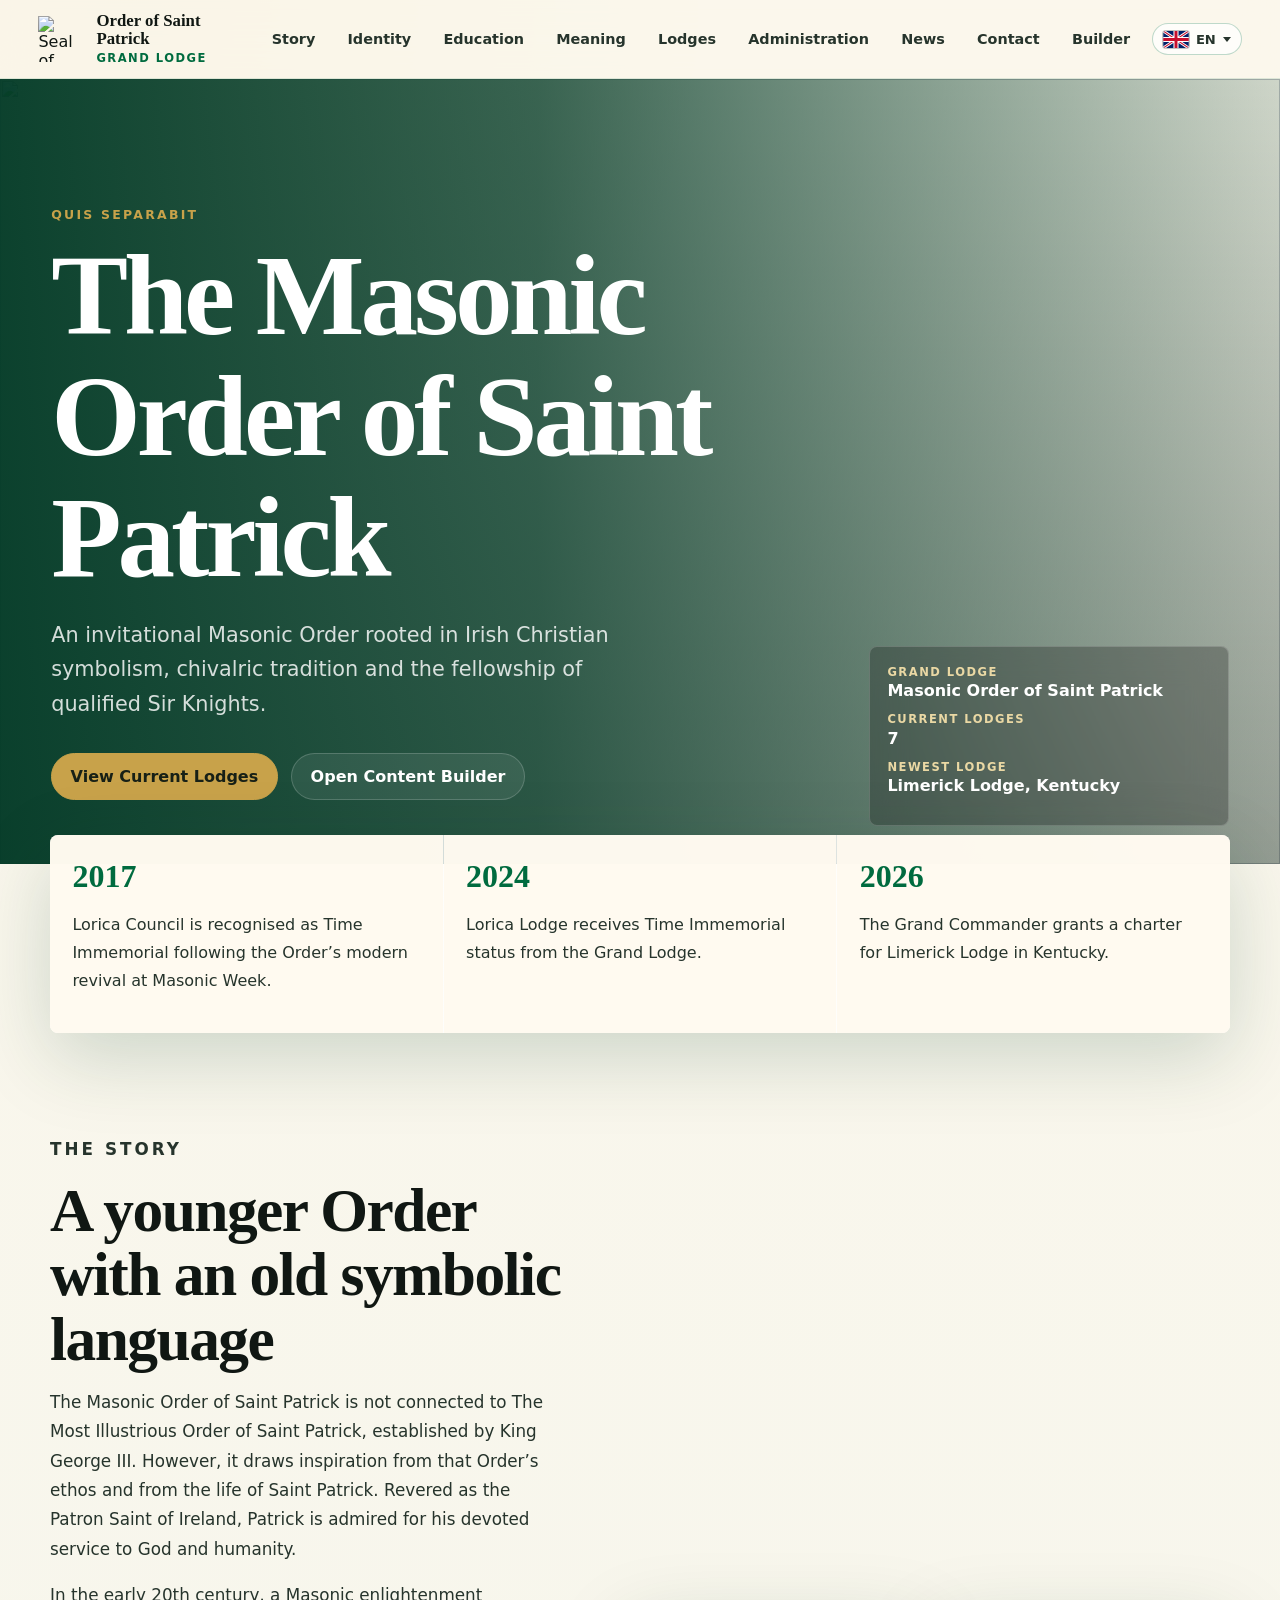
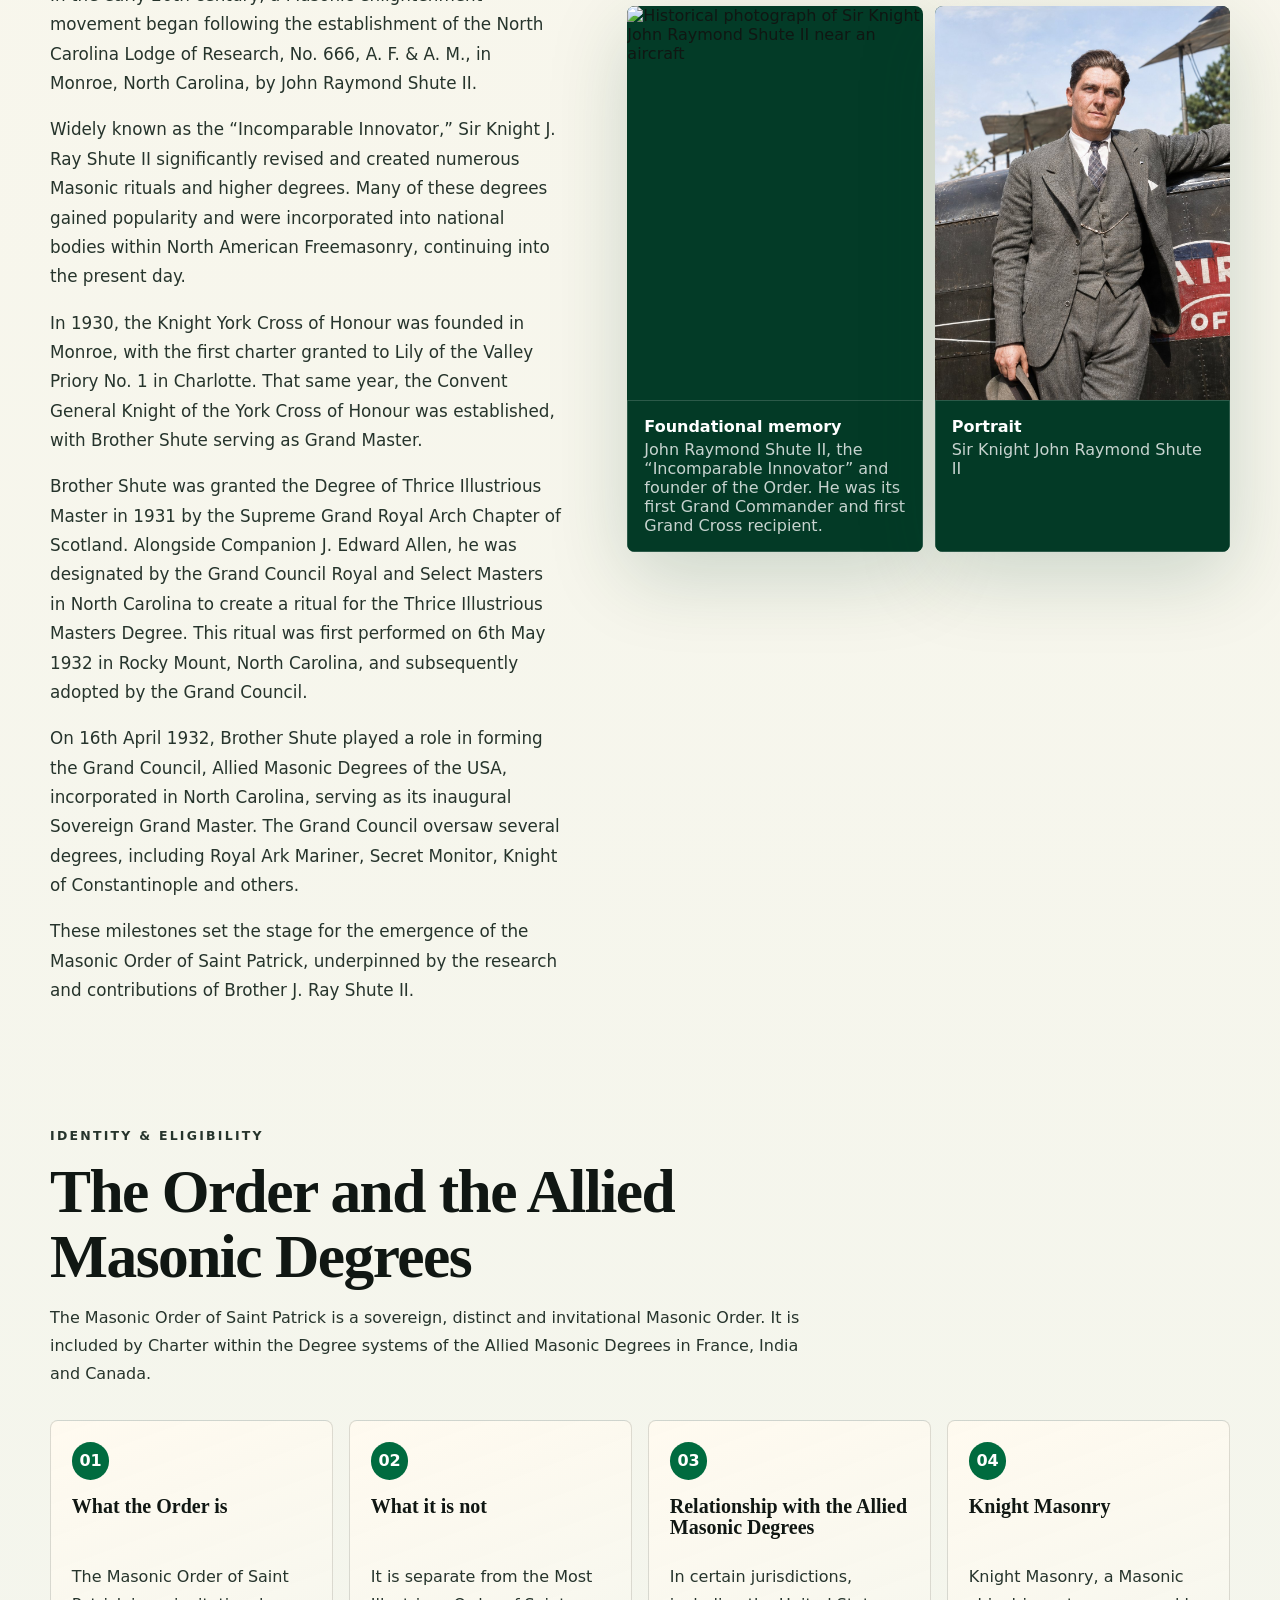
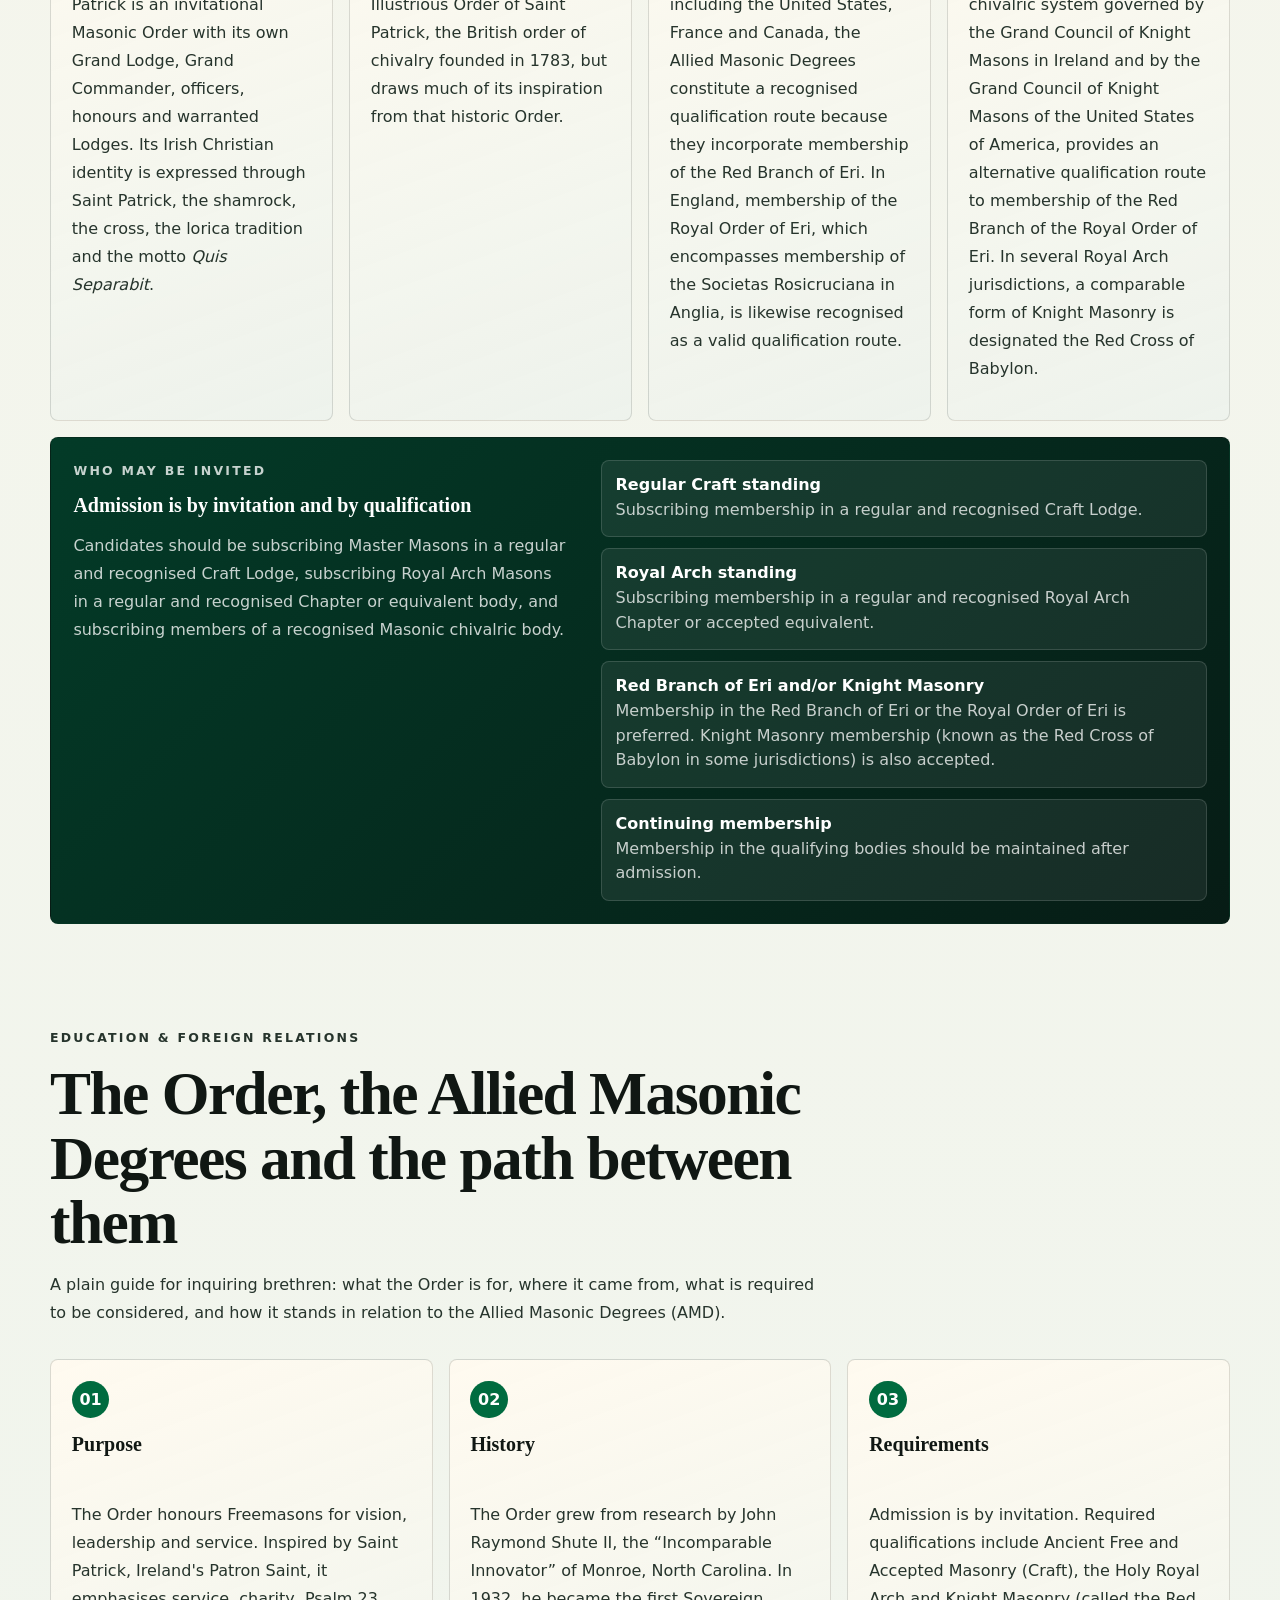
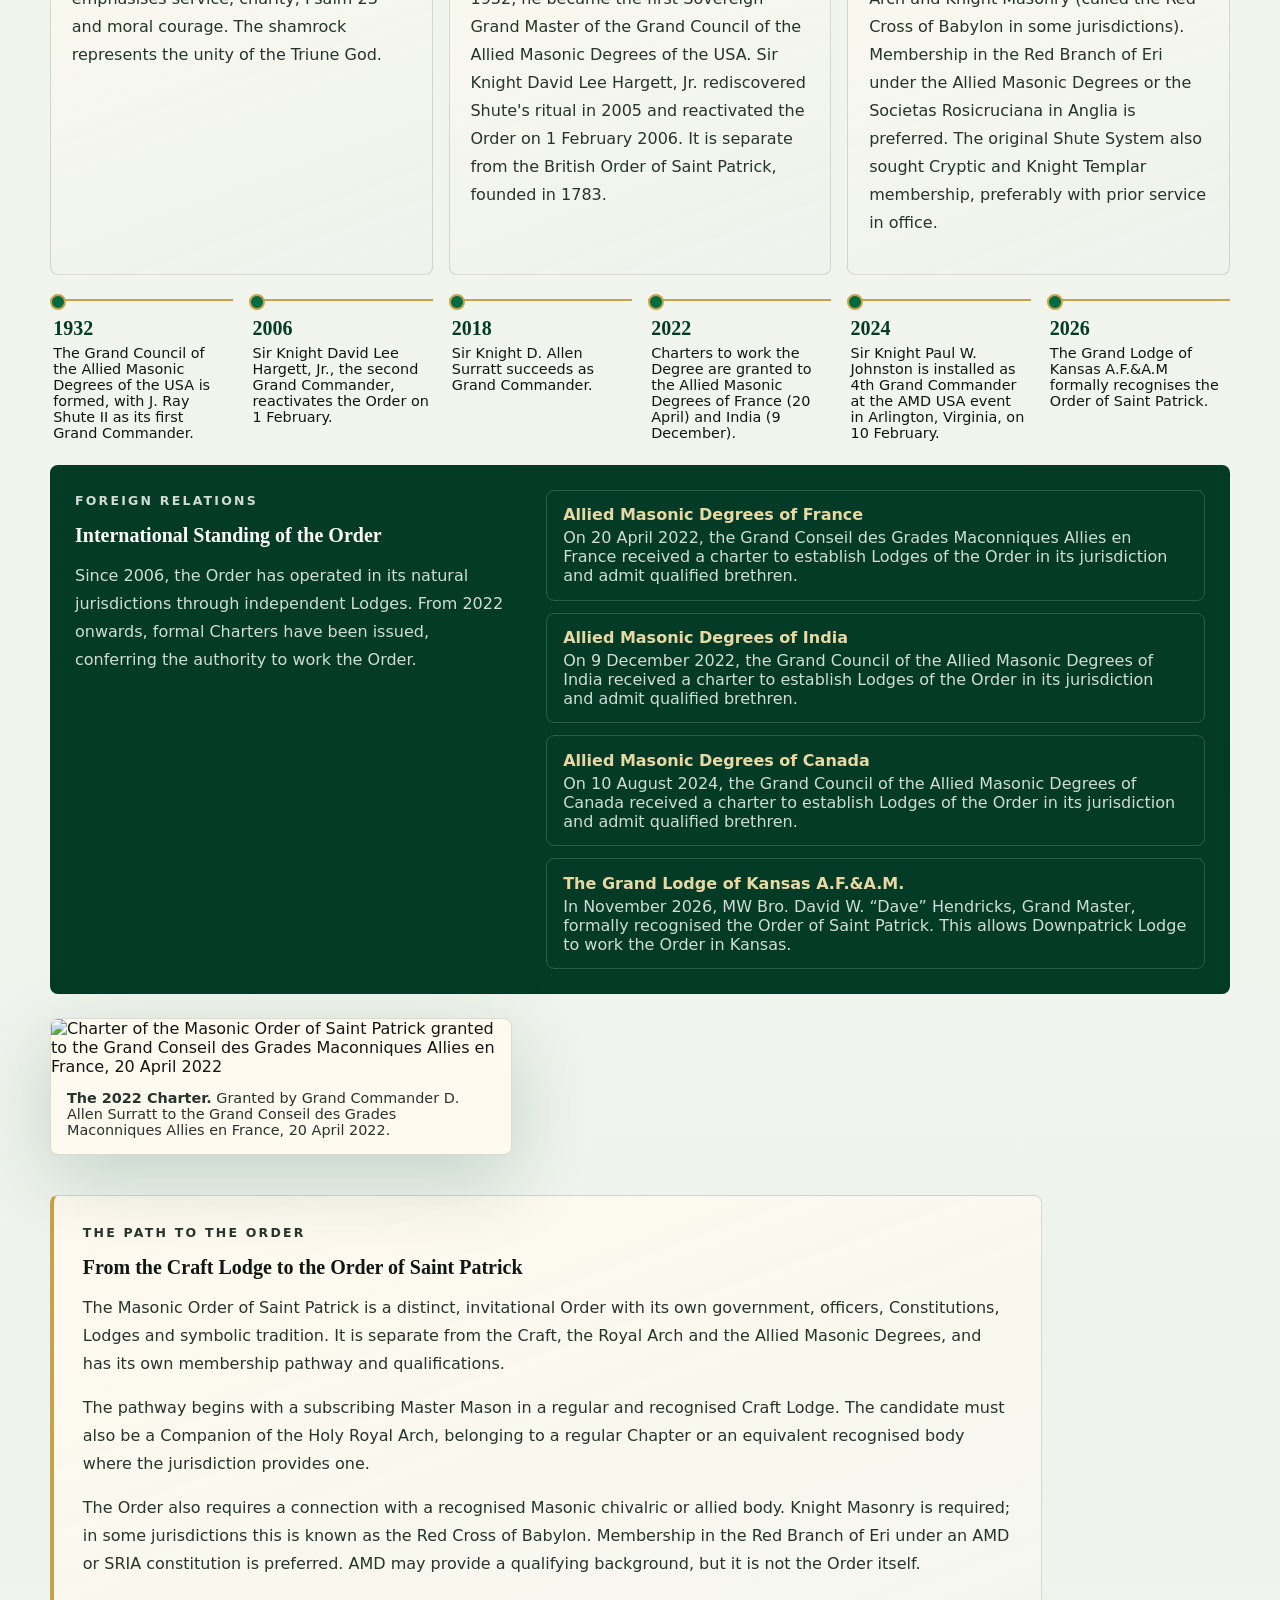
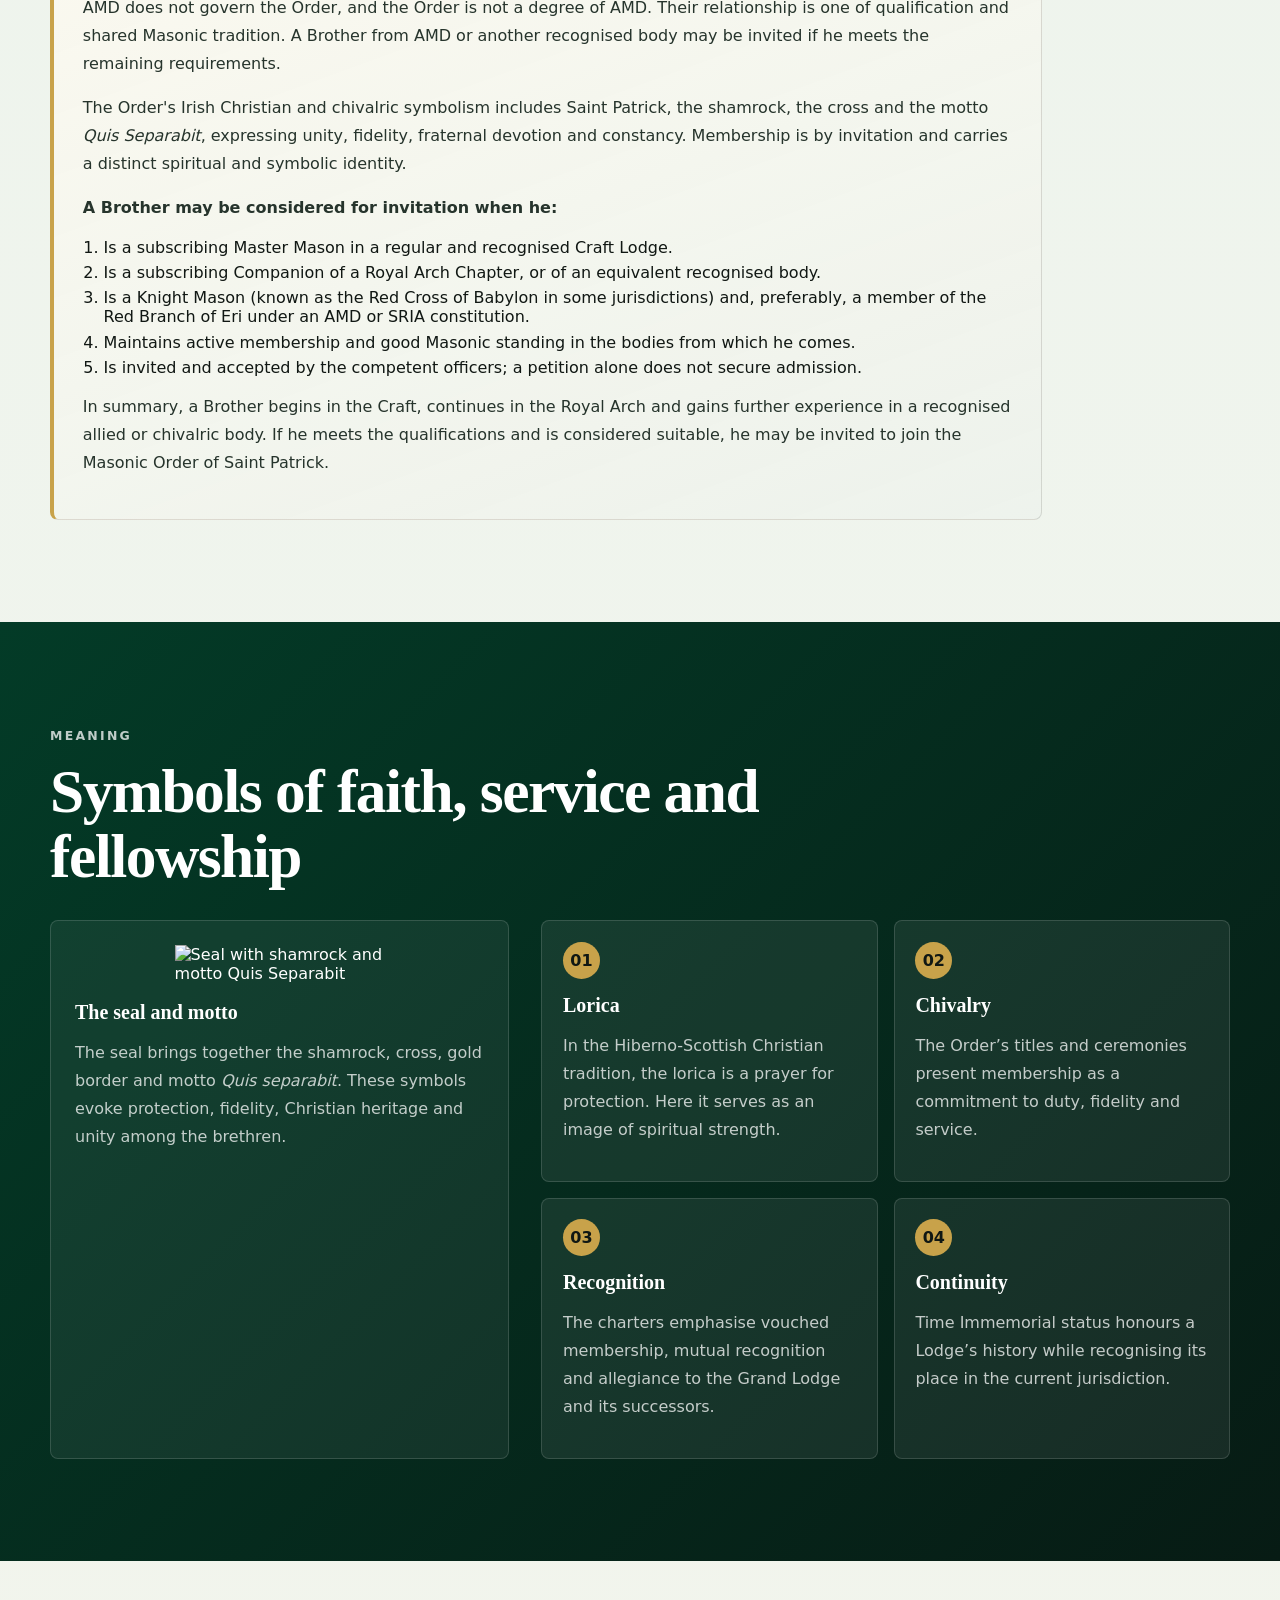
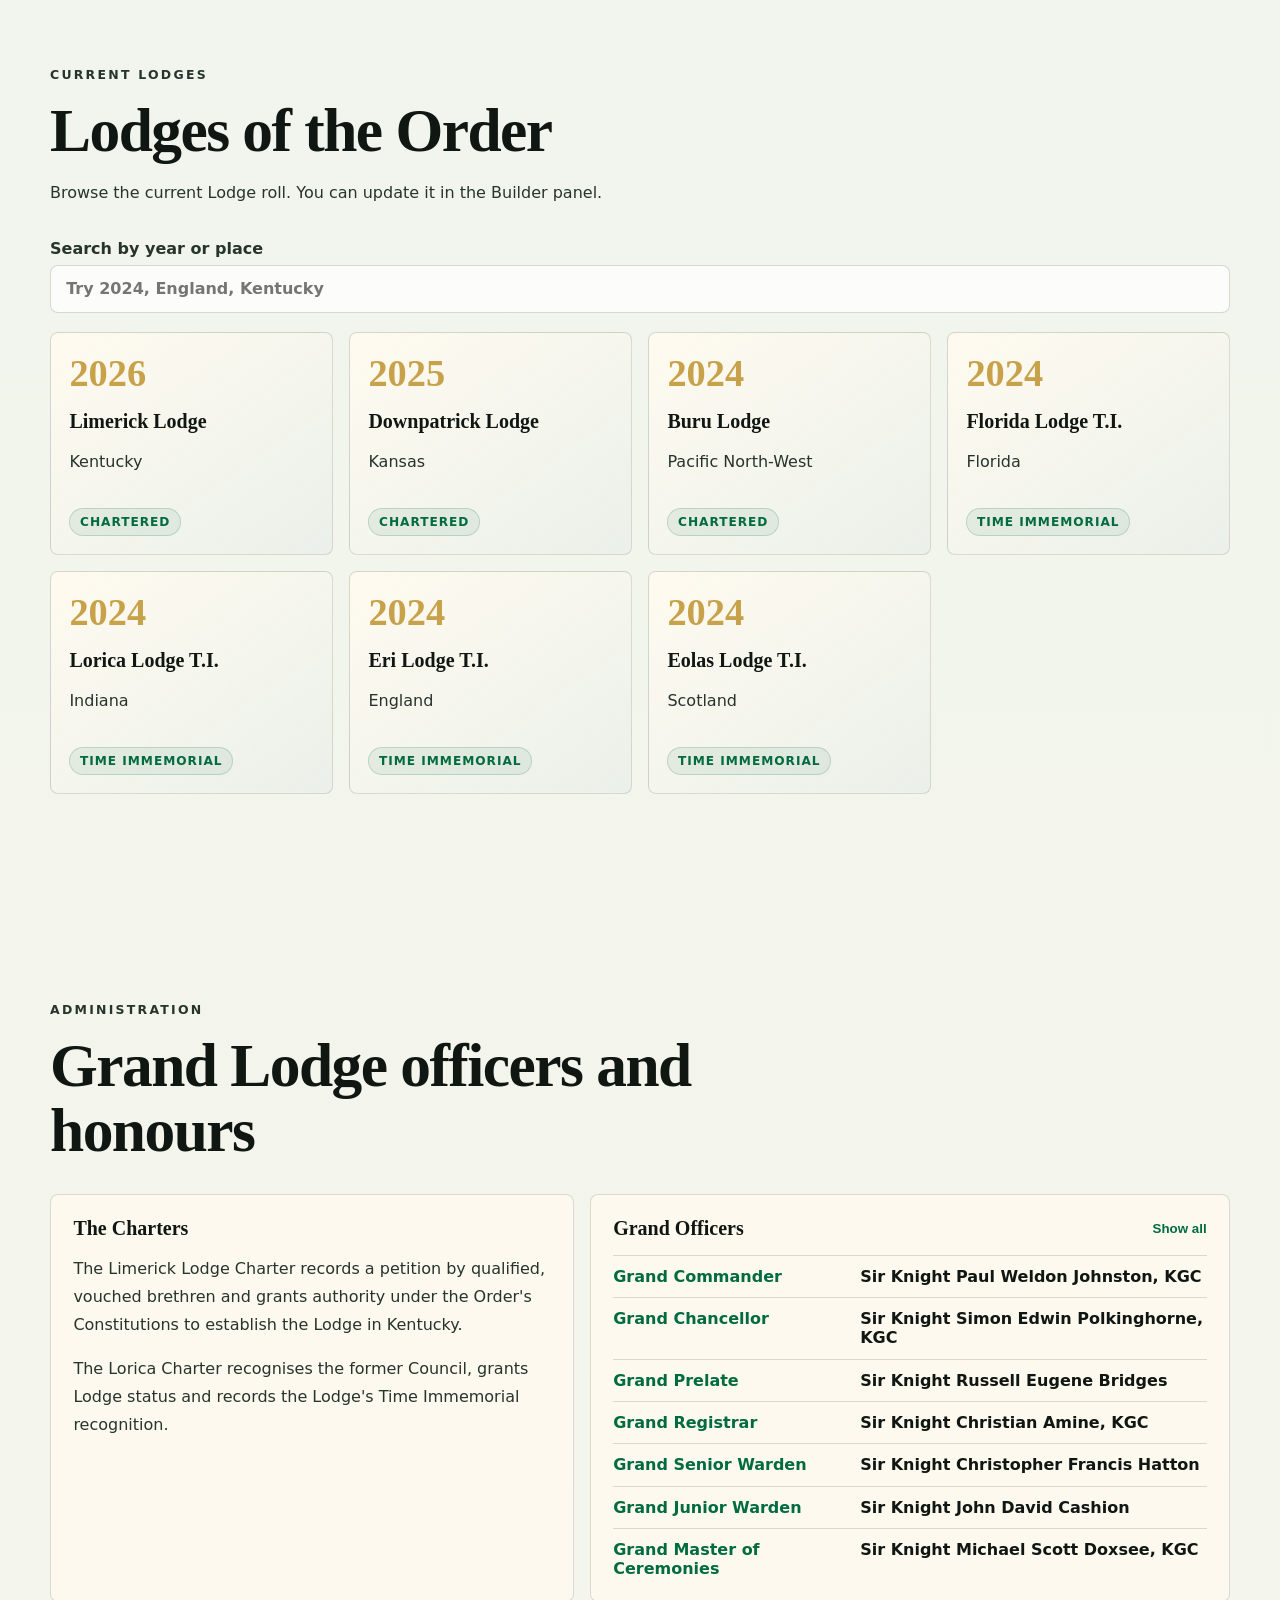
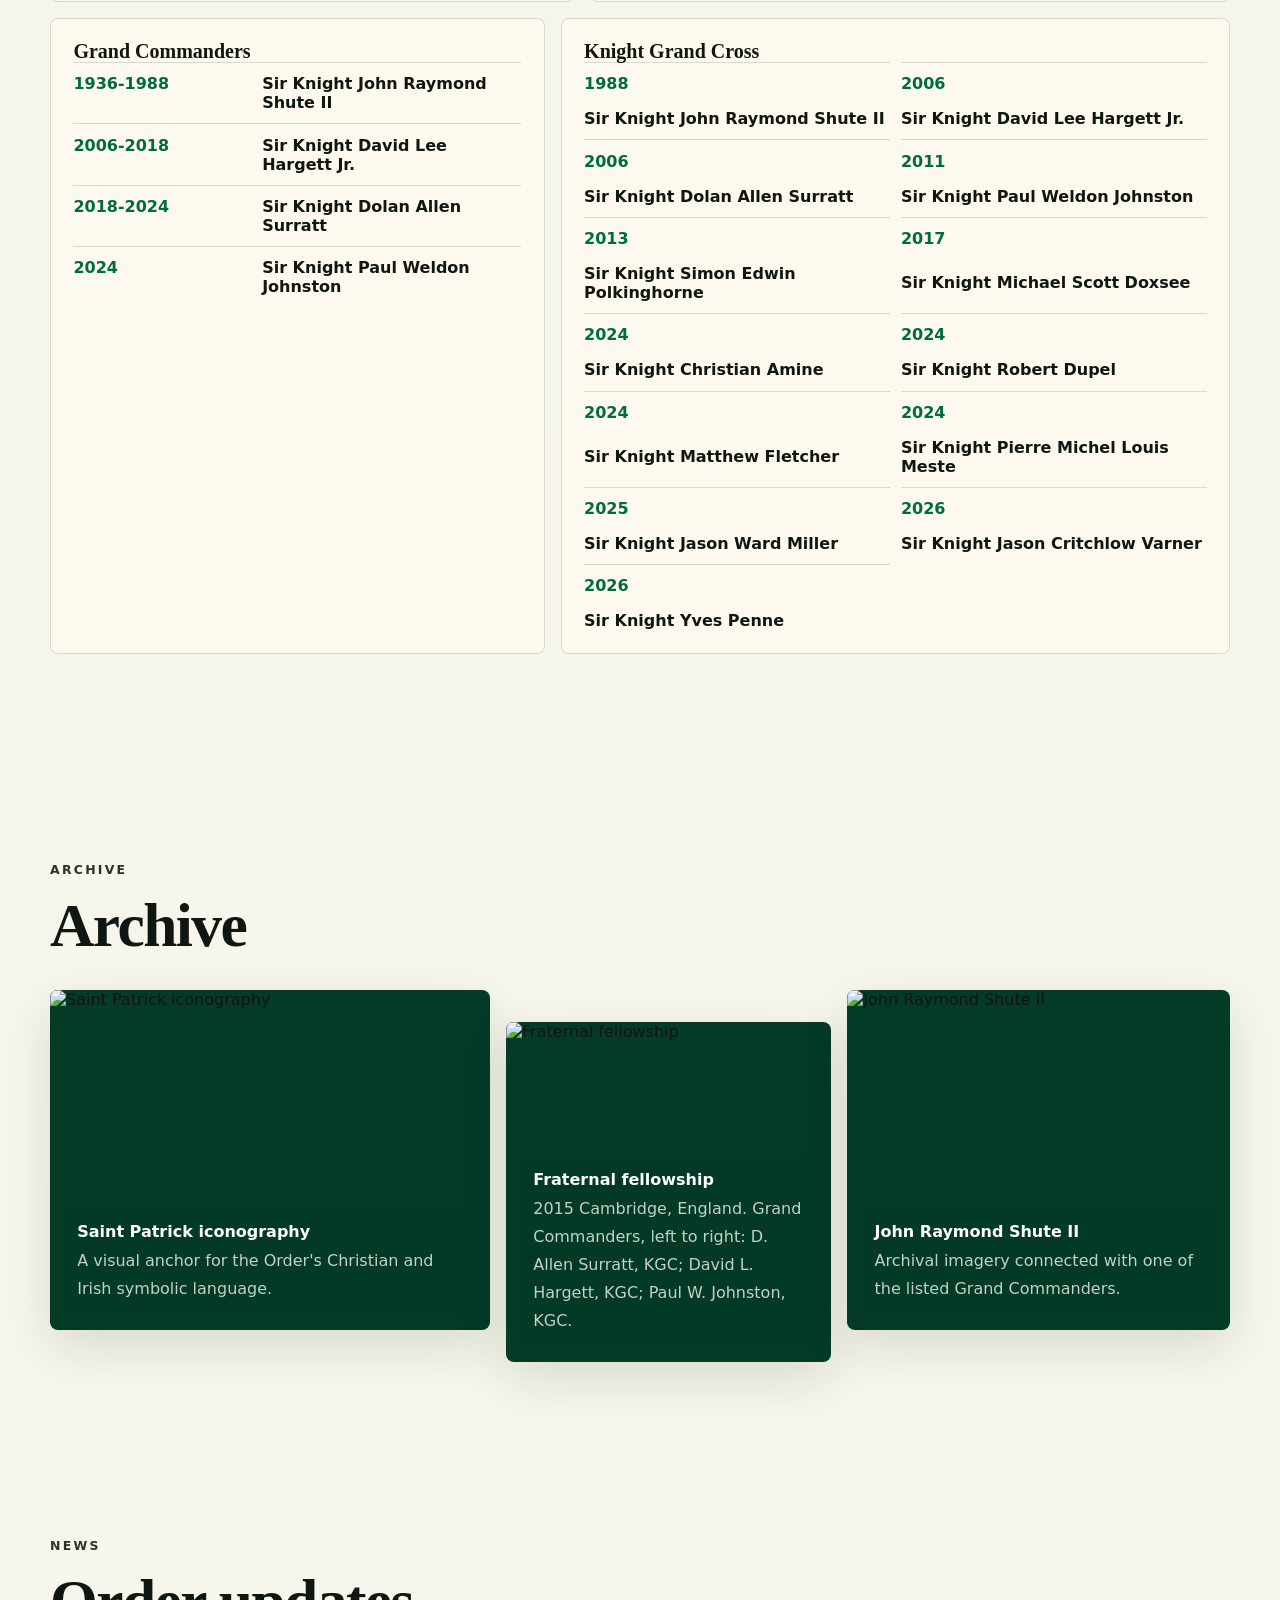
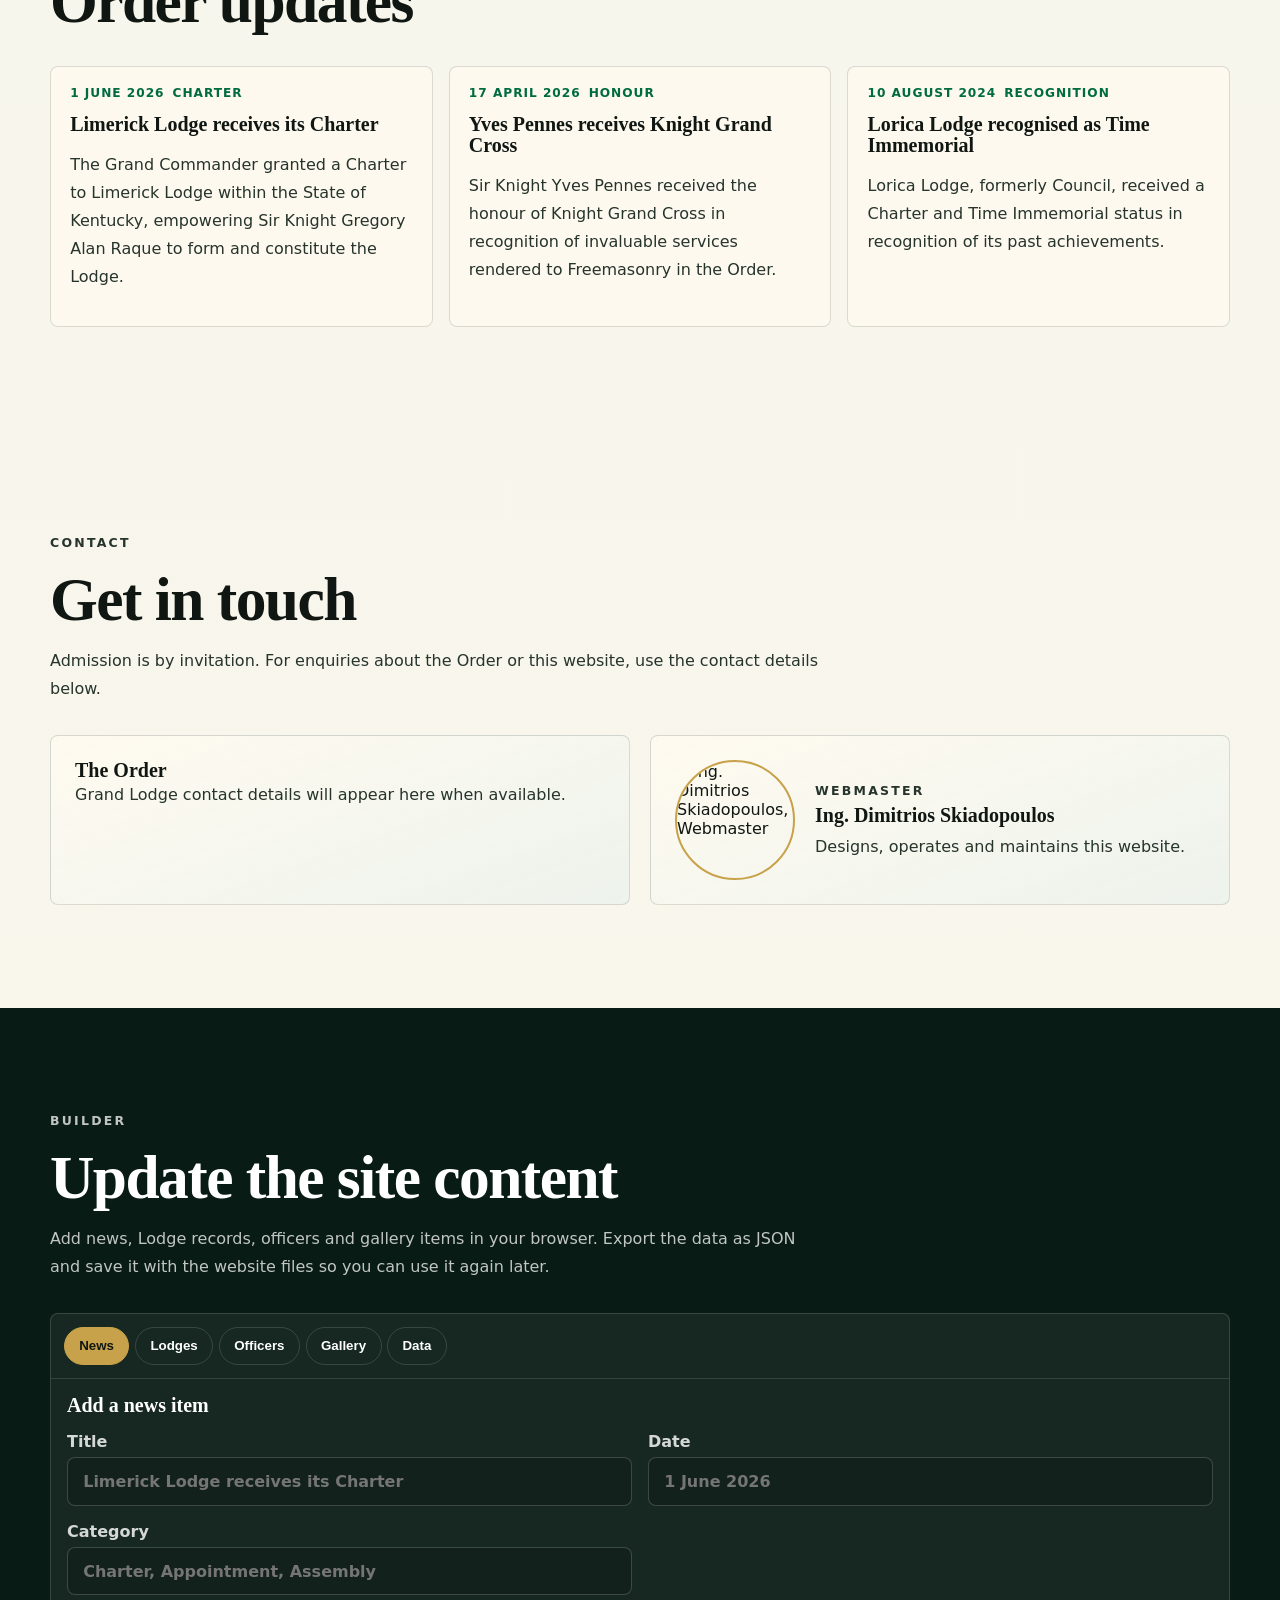
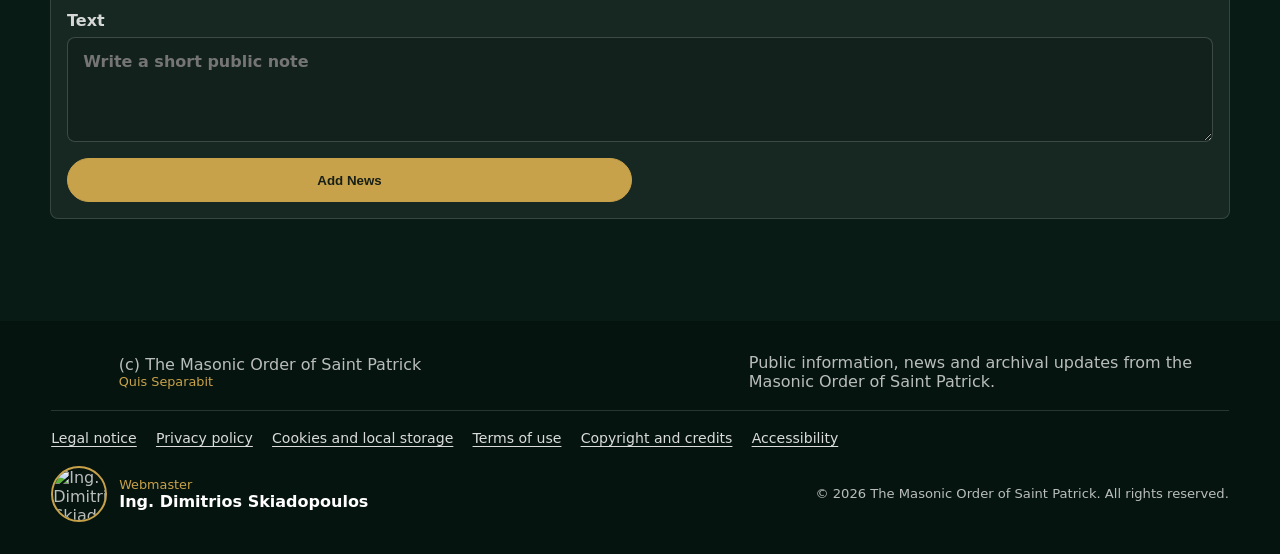
==== commit 9a5ec84a: "Update index.html" ====
--- a/index.html
+++ b/index.html
@@ -239,7 +239,7 @@
           <p>
             A plain guide for inquiring brethren: what the Order is for, where it came
             from, what is required to be considered, and how it stands in relation to the Allied Masonic
-            Degrees (AMD) and Mark Masons' Hall.
+            Degrees (AMD).
           </p>
         </div>
 
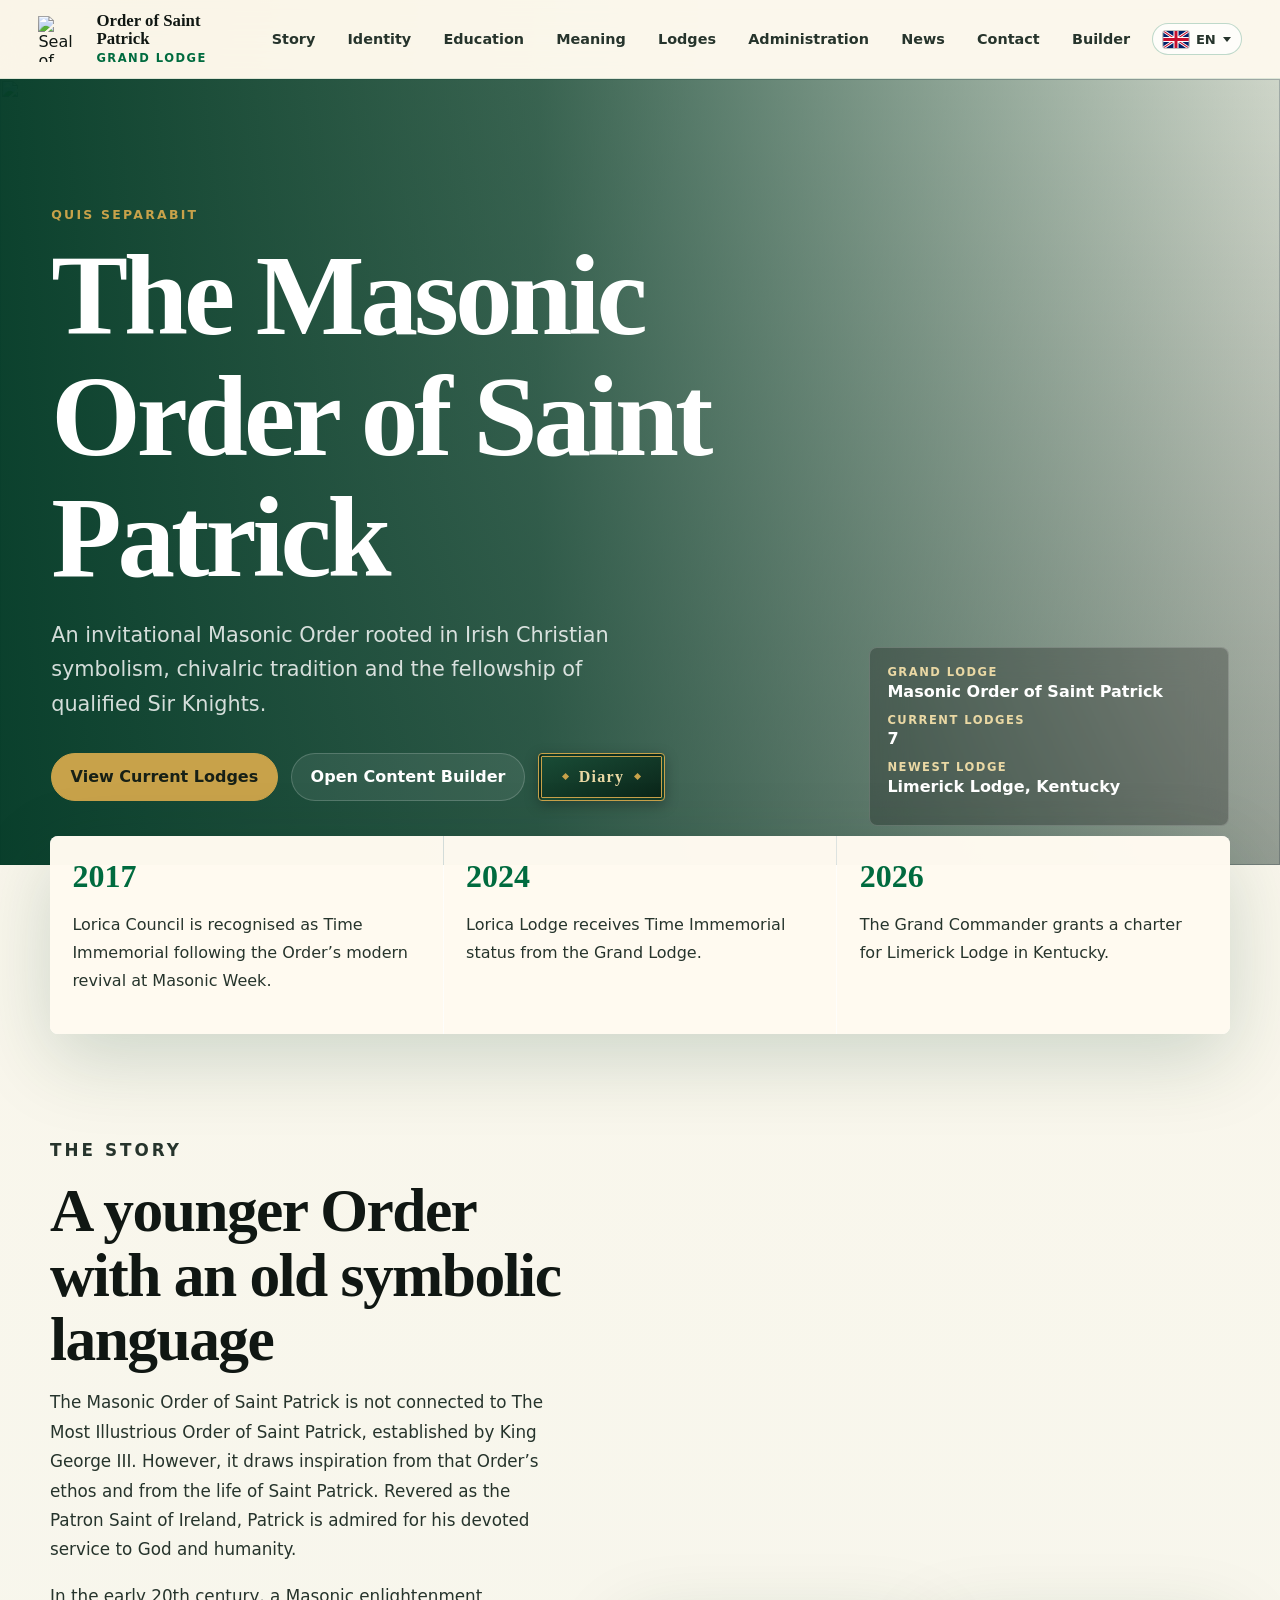
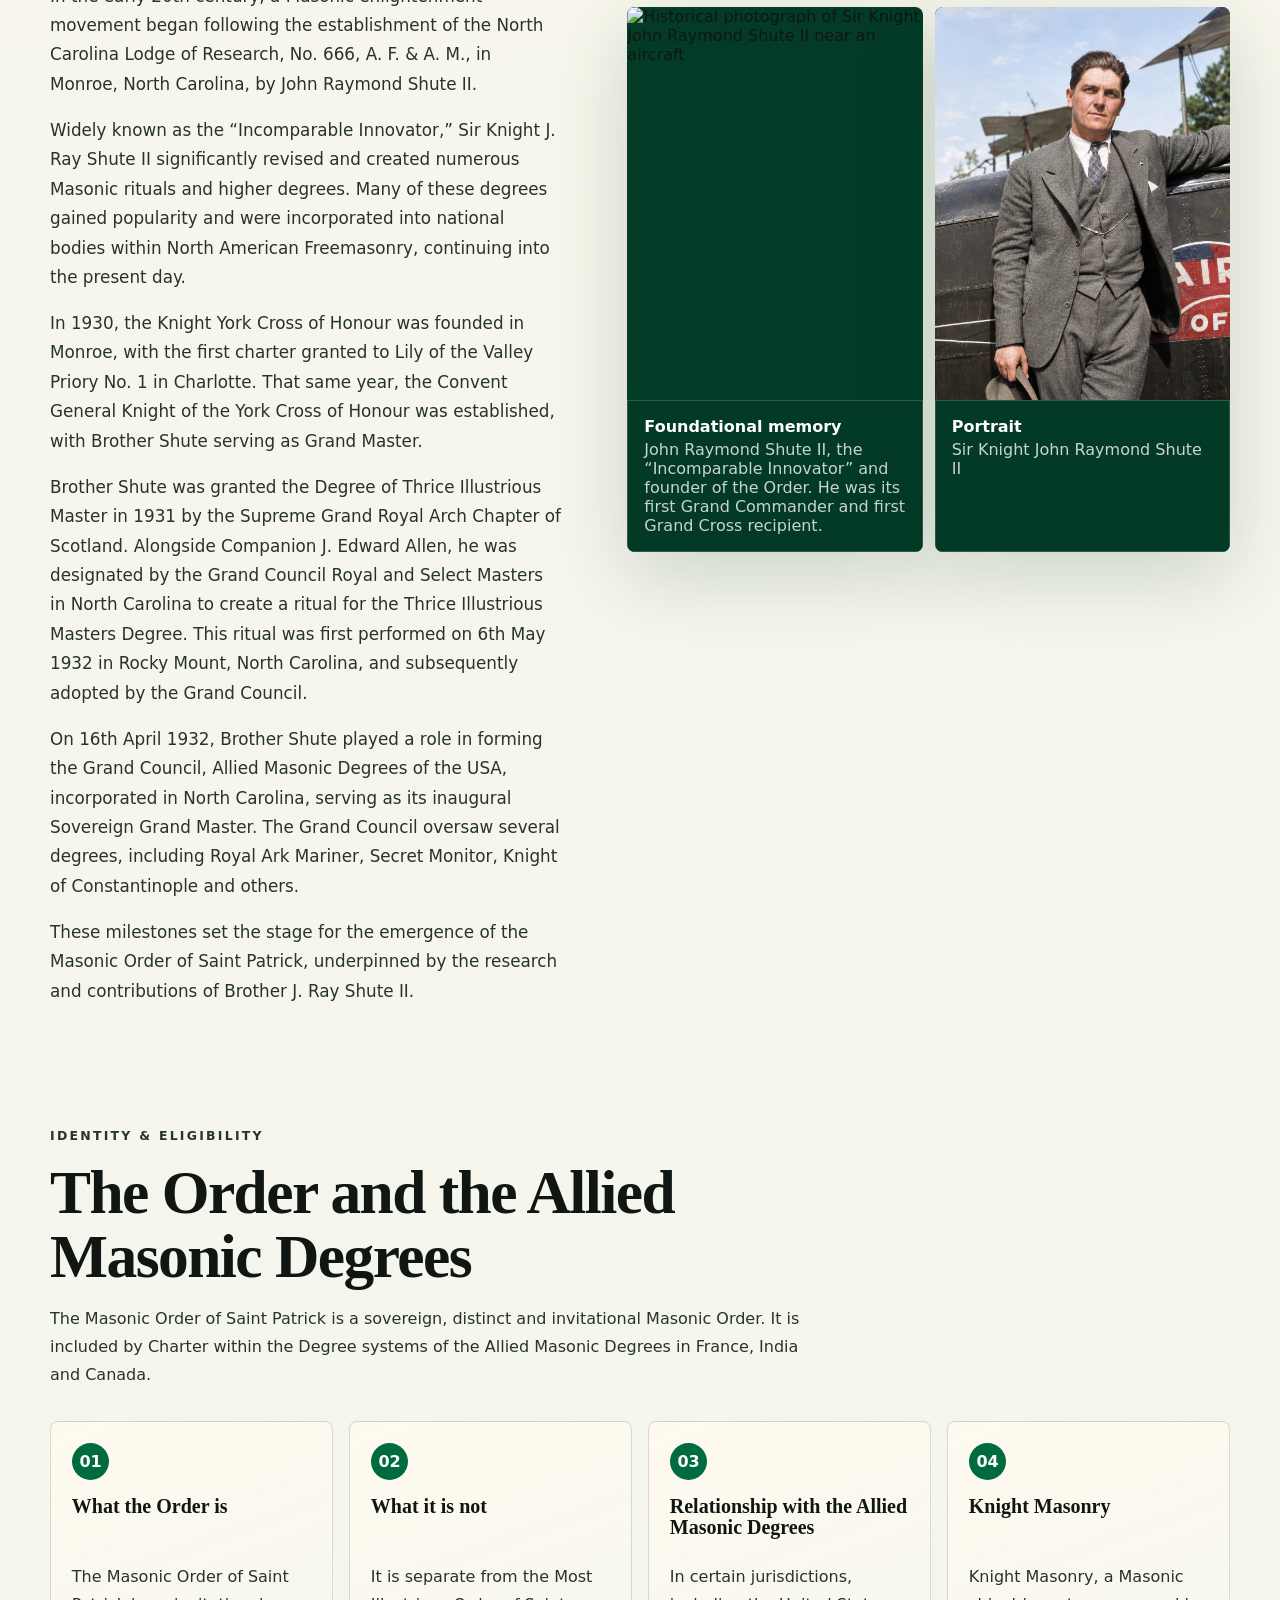
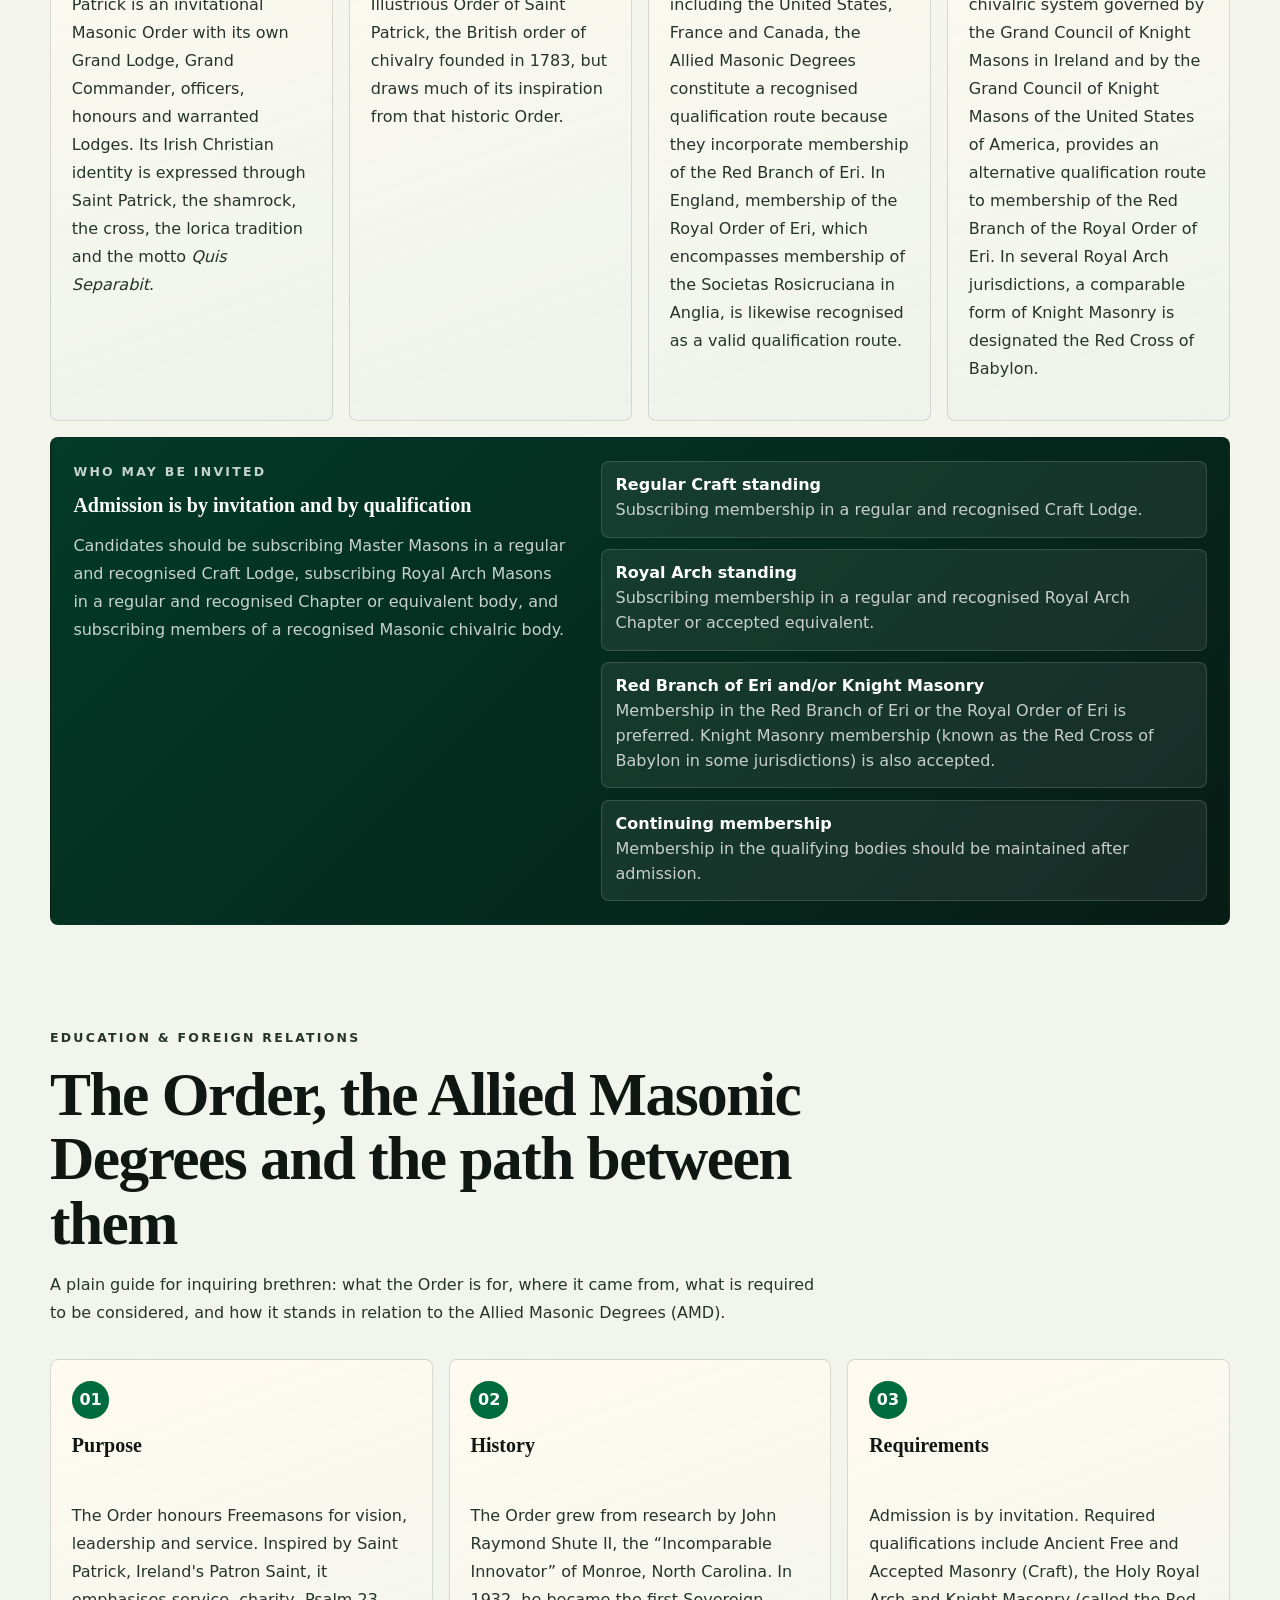
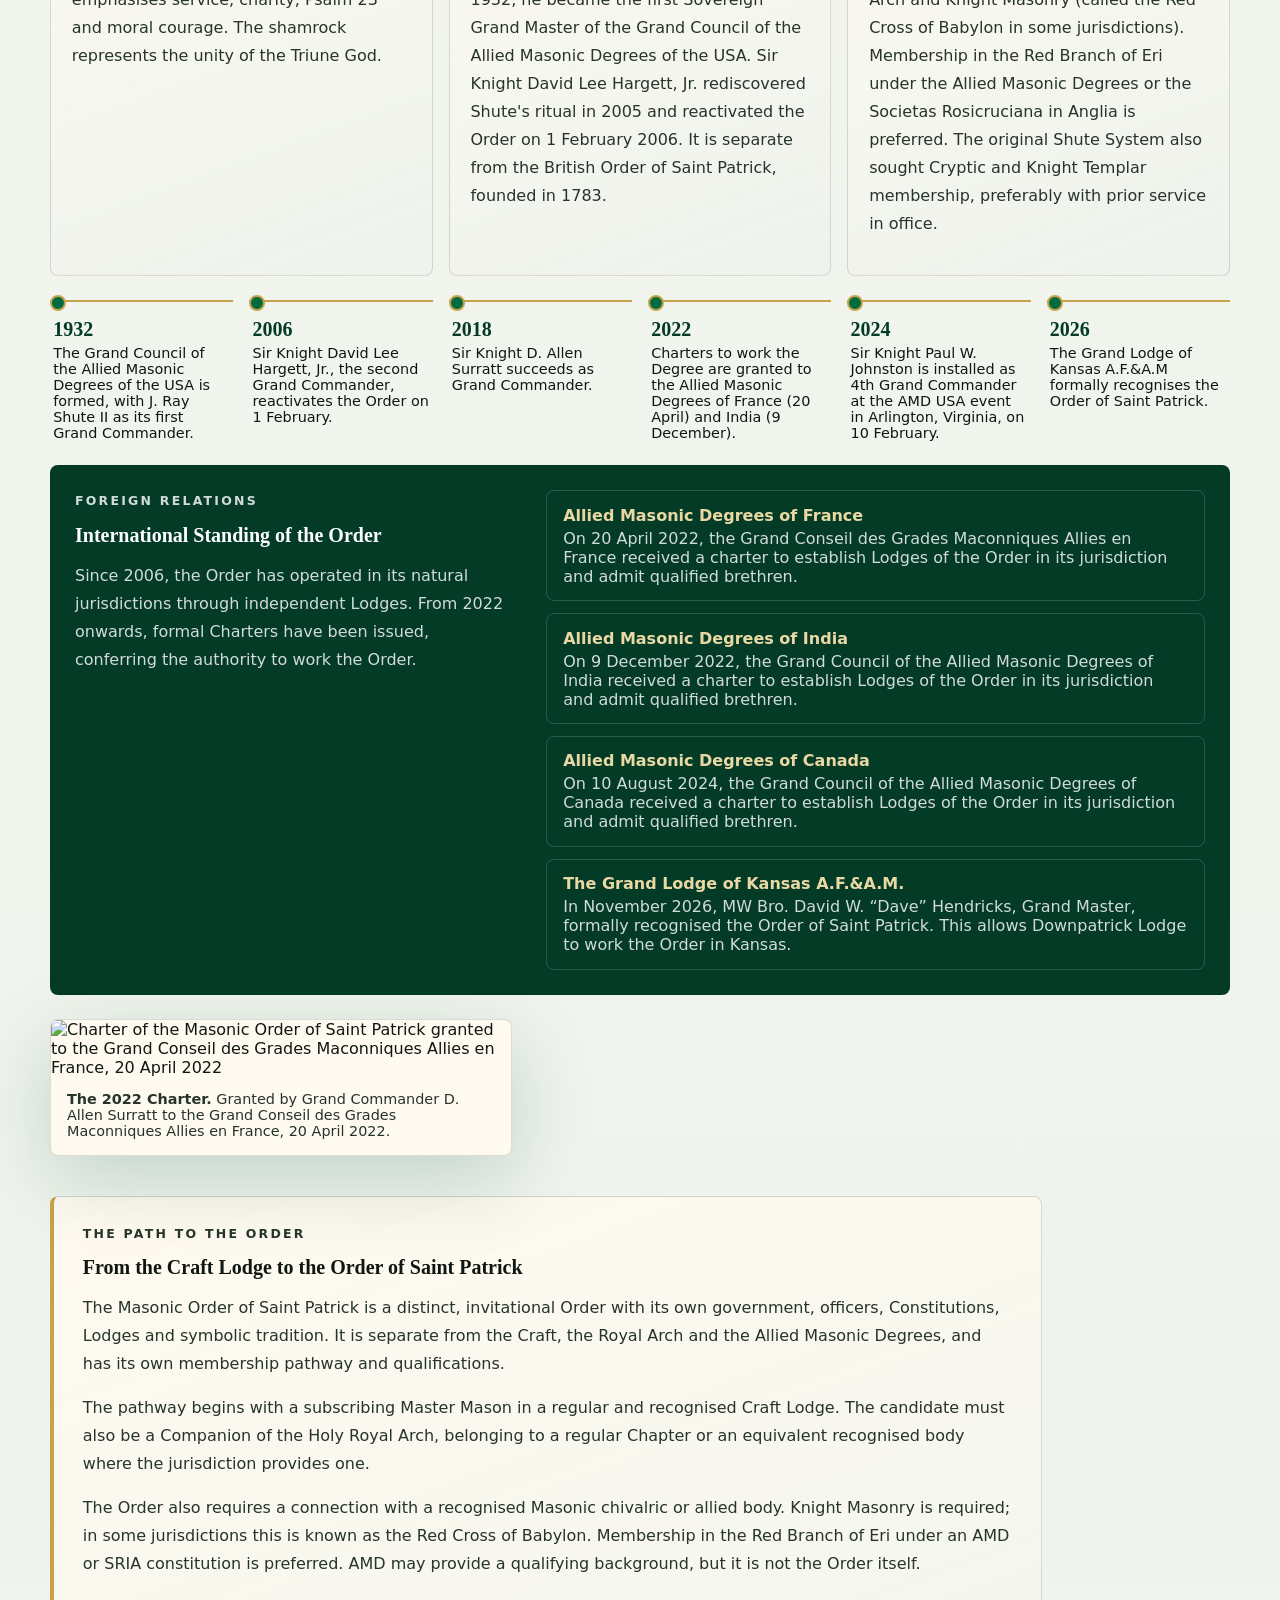
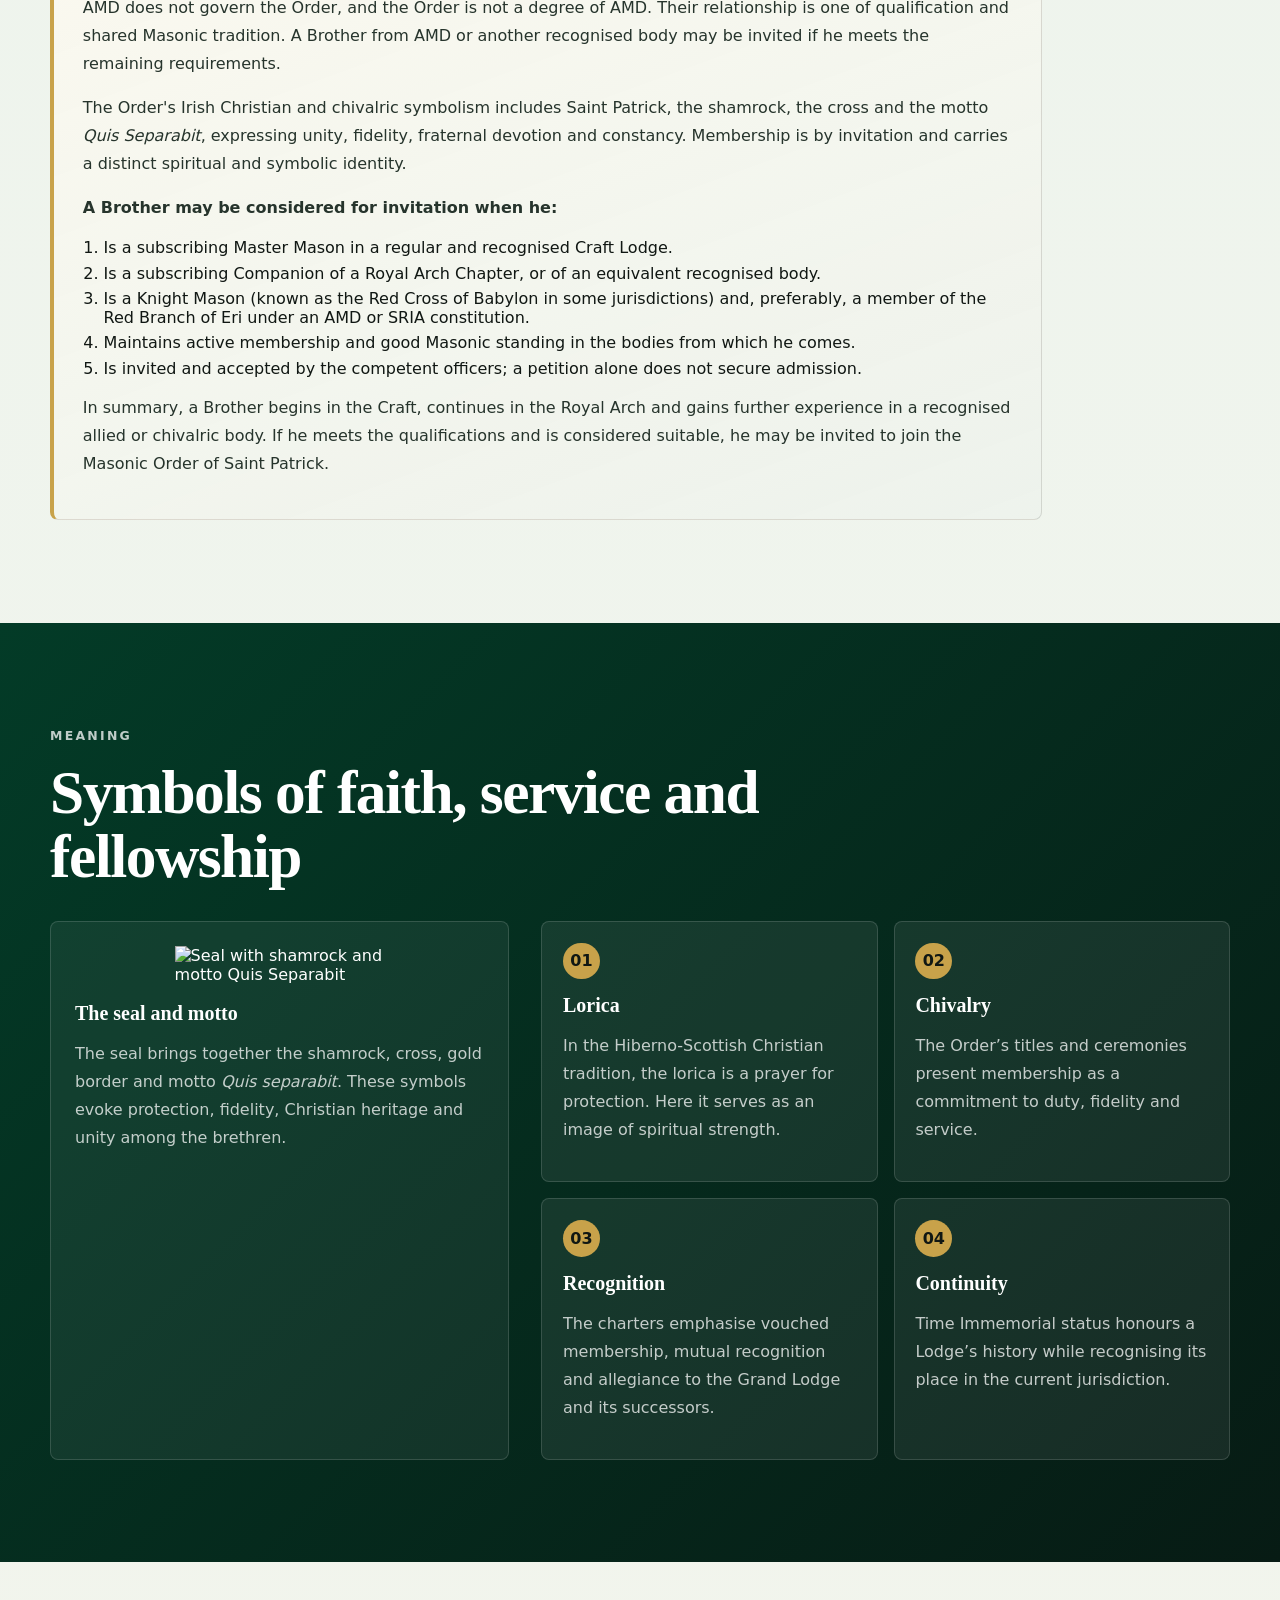
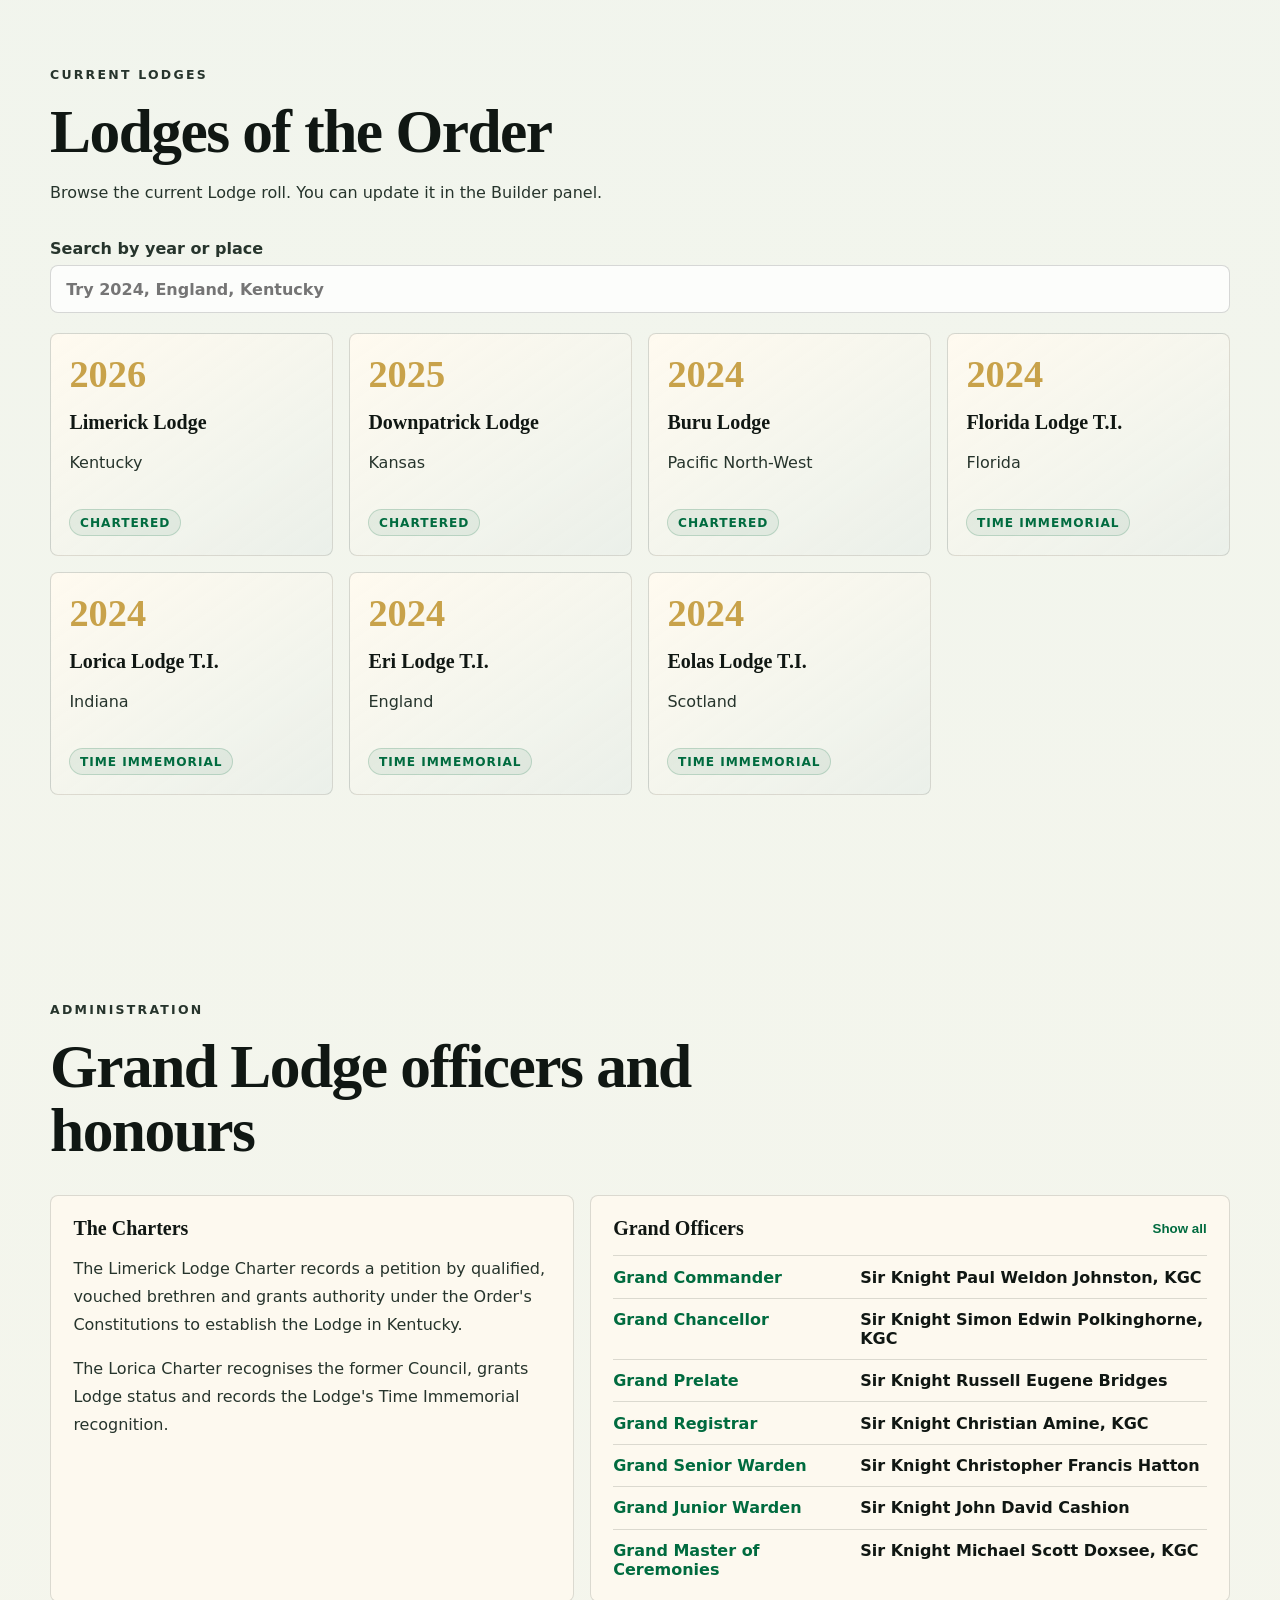
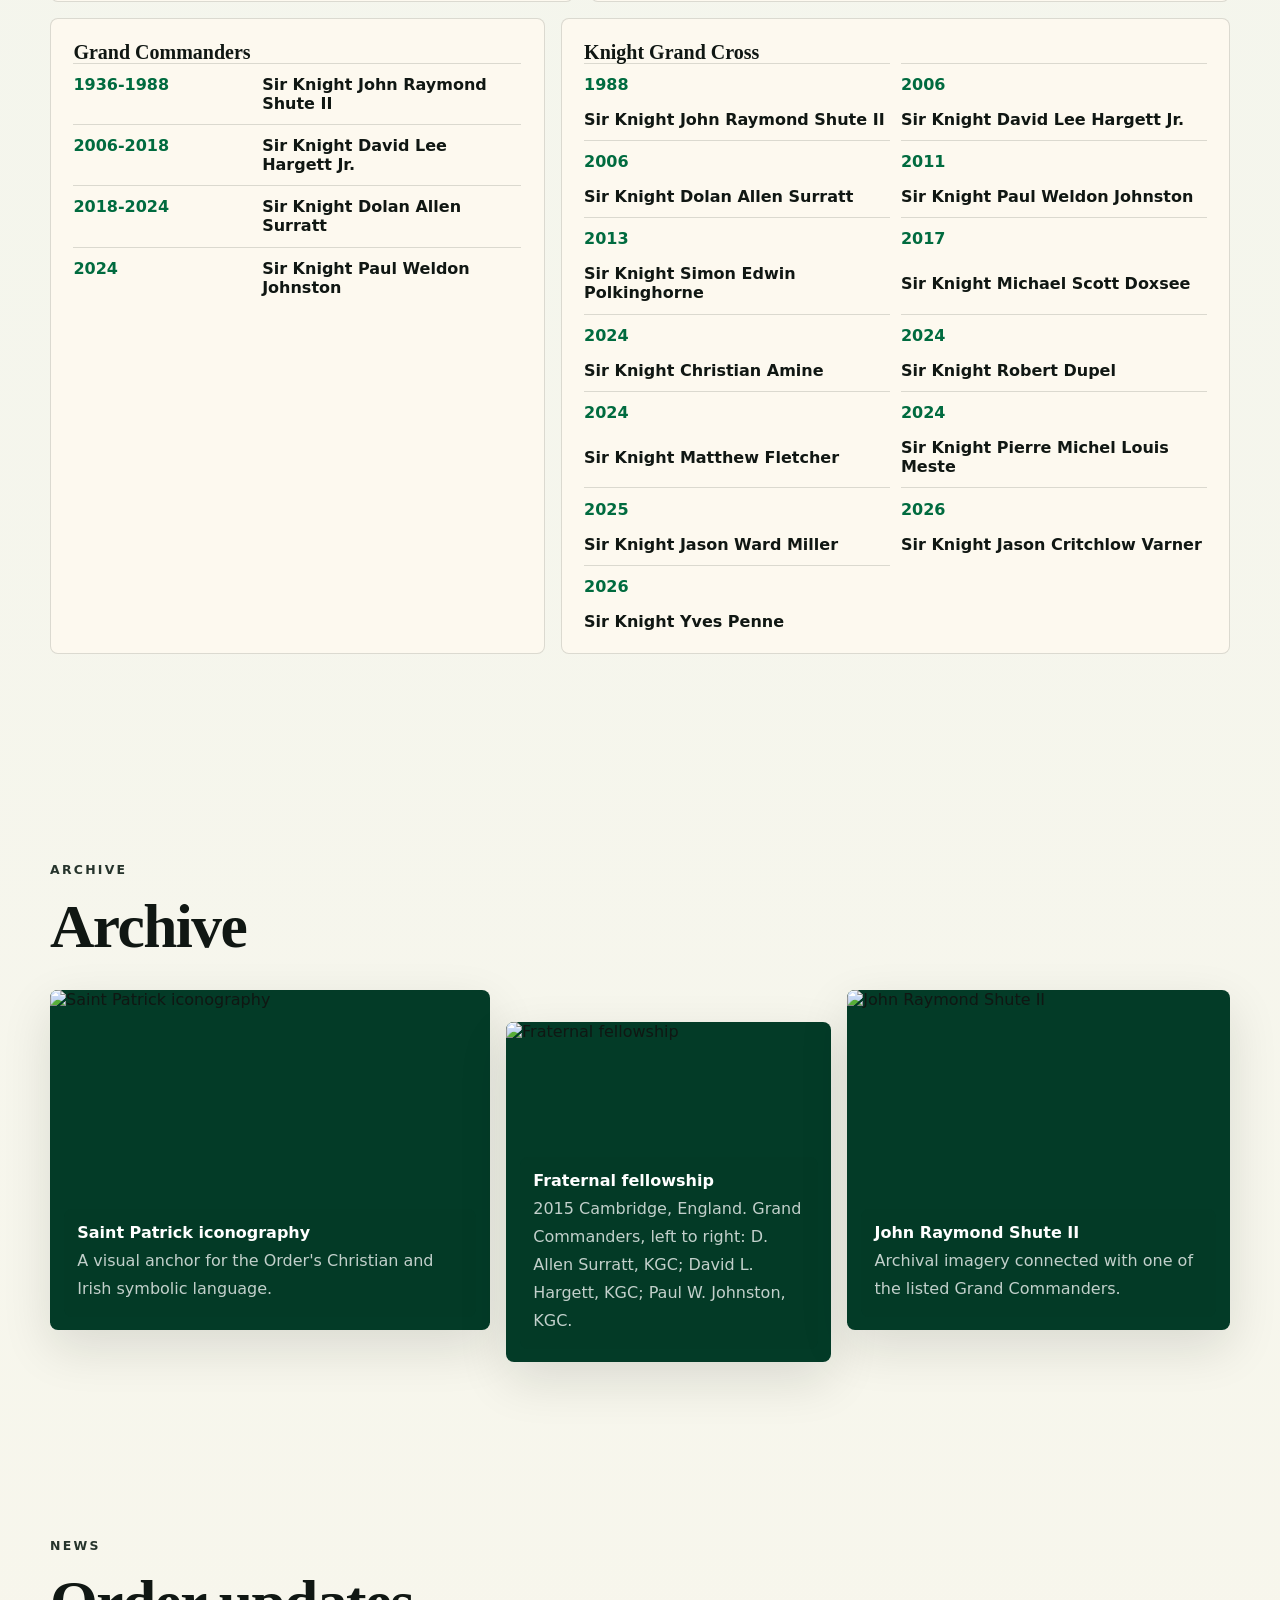
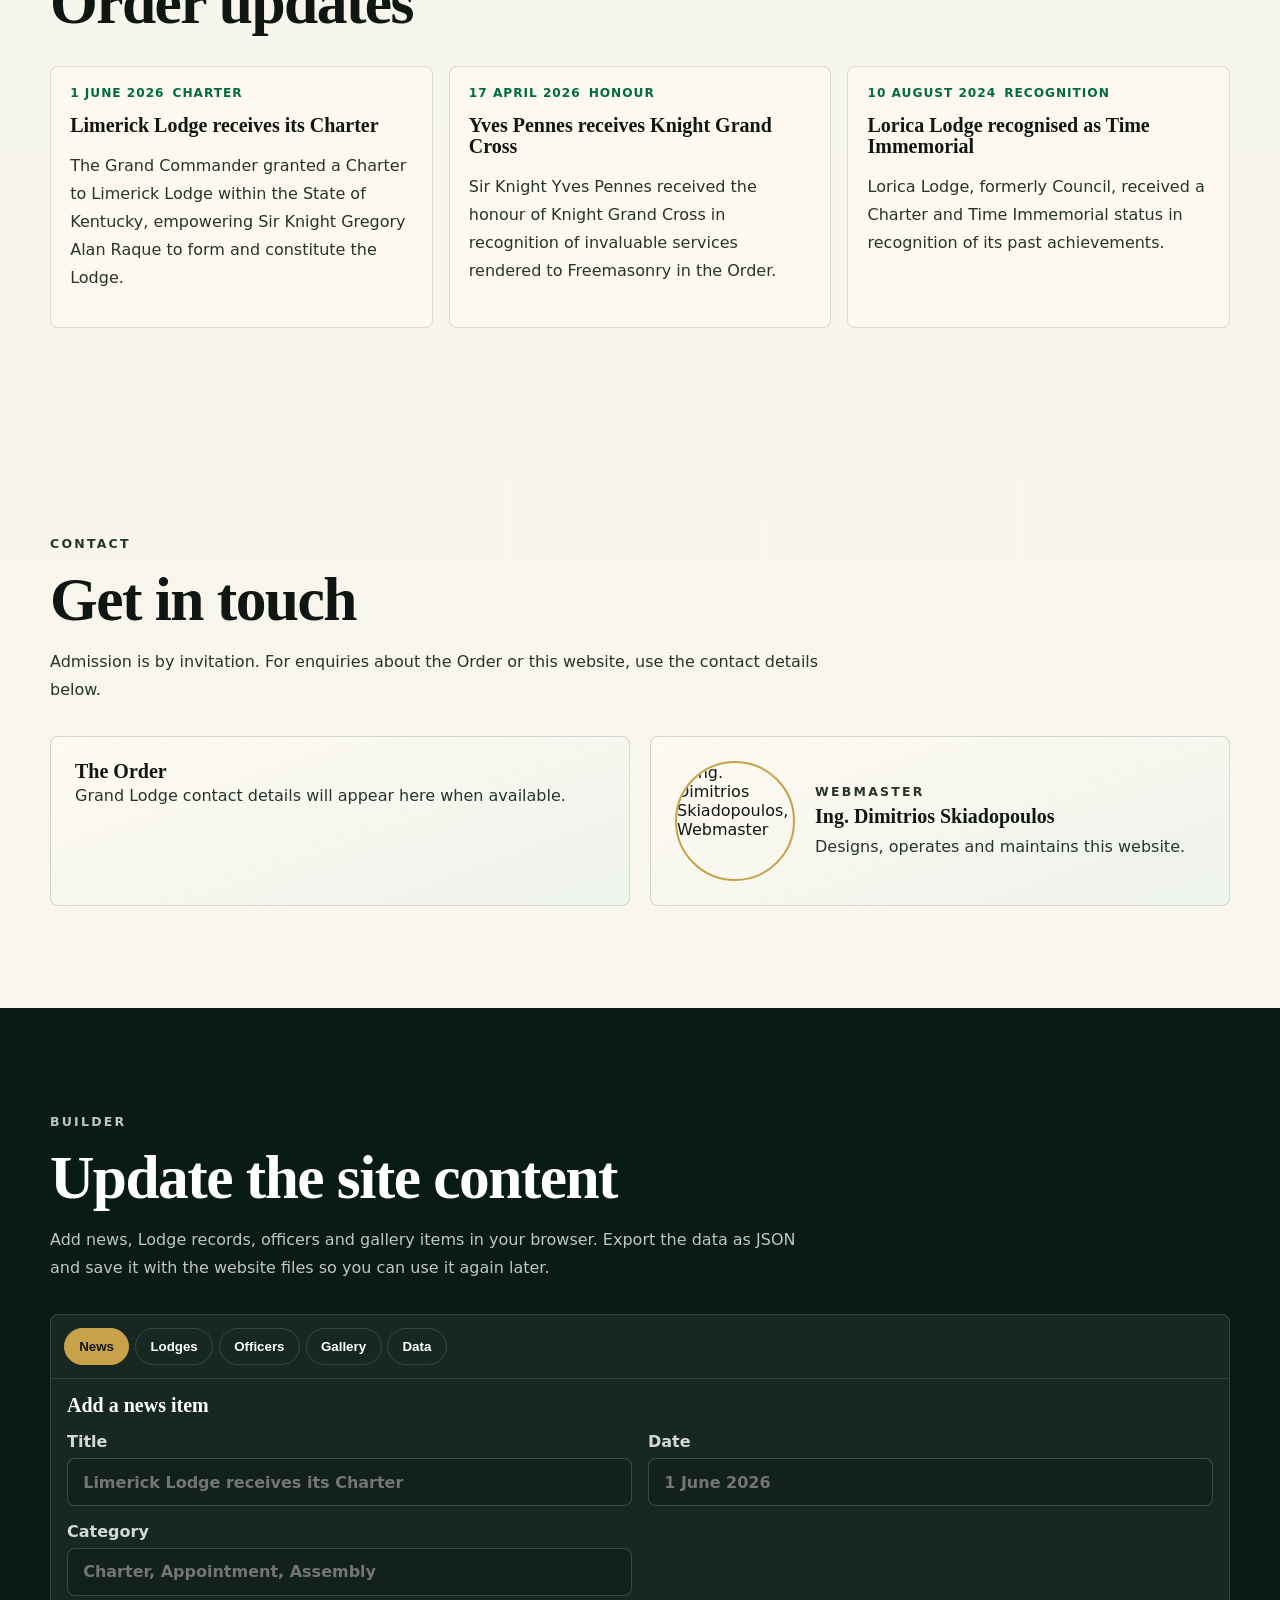
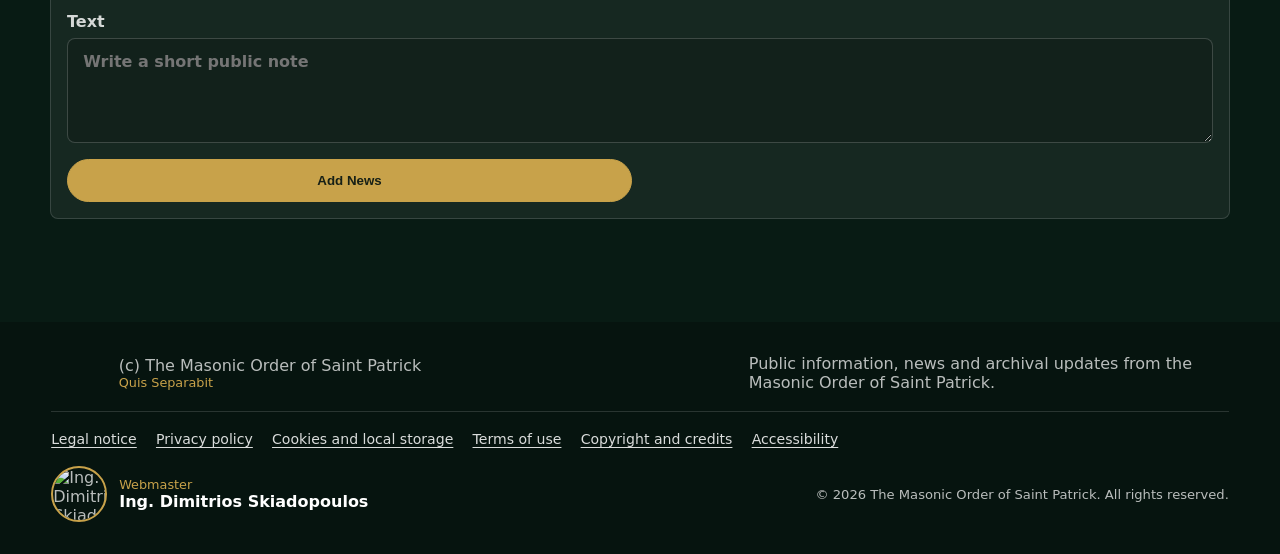
==== commit 1c6f97b4: "Add gold-framed Diary link to homepage" ====
--- a/index.html
+++ b/index.html
@@ -49,6 +49,7 @@
           <div class="hero-actions">
             <a class="button primary" href="#lodges">View Current Lodges</a>
             <a class="button ghost" href="#builder">Open Content Builder</a>
+            <a class="button diary-button" href="https://webappngdsib.github.io/Saint-Patrick-RITUAL-/diary.html">Diary</a>
           </div>
         </div>
         <aside class="hero-register" aria-label="Order highlights">
--- a/styles.css
+++ b/styles.css
@@ -221,6 +221,39 @@
   color: inherit;
 }
 
+.button.diary-button {
+  display: inline-flex;
+  align-items: center;
+  gap: 0.65rem;
+  padding: 0.68rem 1.3rem;
+  border: 4px double var(--gold);
+  border-radius: 4px;
+  background: linear-gradient(160deg, #194c36, #0b261a);
+  color: var(--gold-soft);
+  box-shadow: 0 4px 14px rgba(0, 0, 0, 0.28);
+  font-family: var(--serif);
+  letter-spacing: 0.08em;
+}
+
+.diary-button::before,
+.diary-button::after {
+  width: 0.32rem;
+  height: 0.32rem;
+  background: var(--gold);
+  content: "";
+  transform: rotate(45deg);
+}
+
+.button.diary-button:hover {
+  border-color: var(--gold-soft);
+  background: linear-gradient(160deg, #255d43, #103524);
+}
+
+.button.diary-button:focus-visible {
+  outline: 2px solid var(--gold-soft);
+  outline-offset: 4px;
+}
+
 .hero-register {
   position: absolute;
   right: clamp(1rem, 4vw, 4rem);
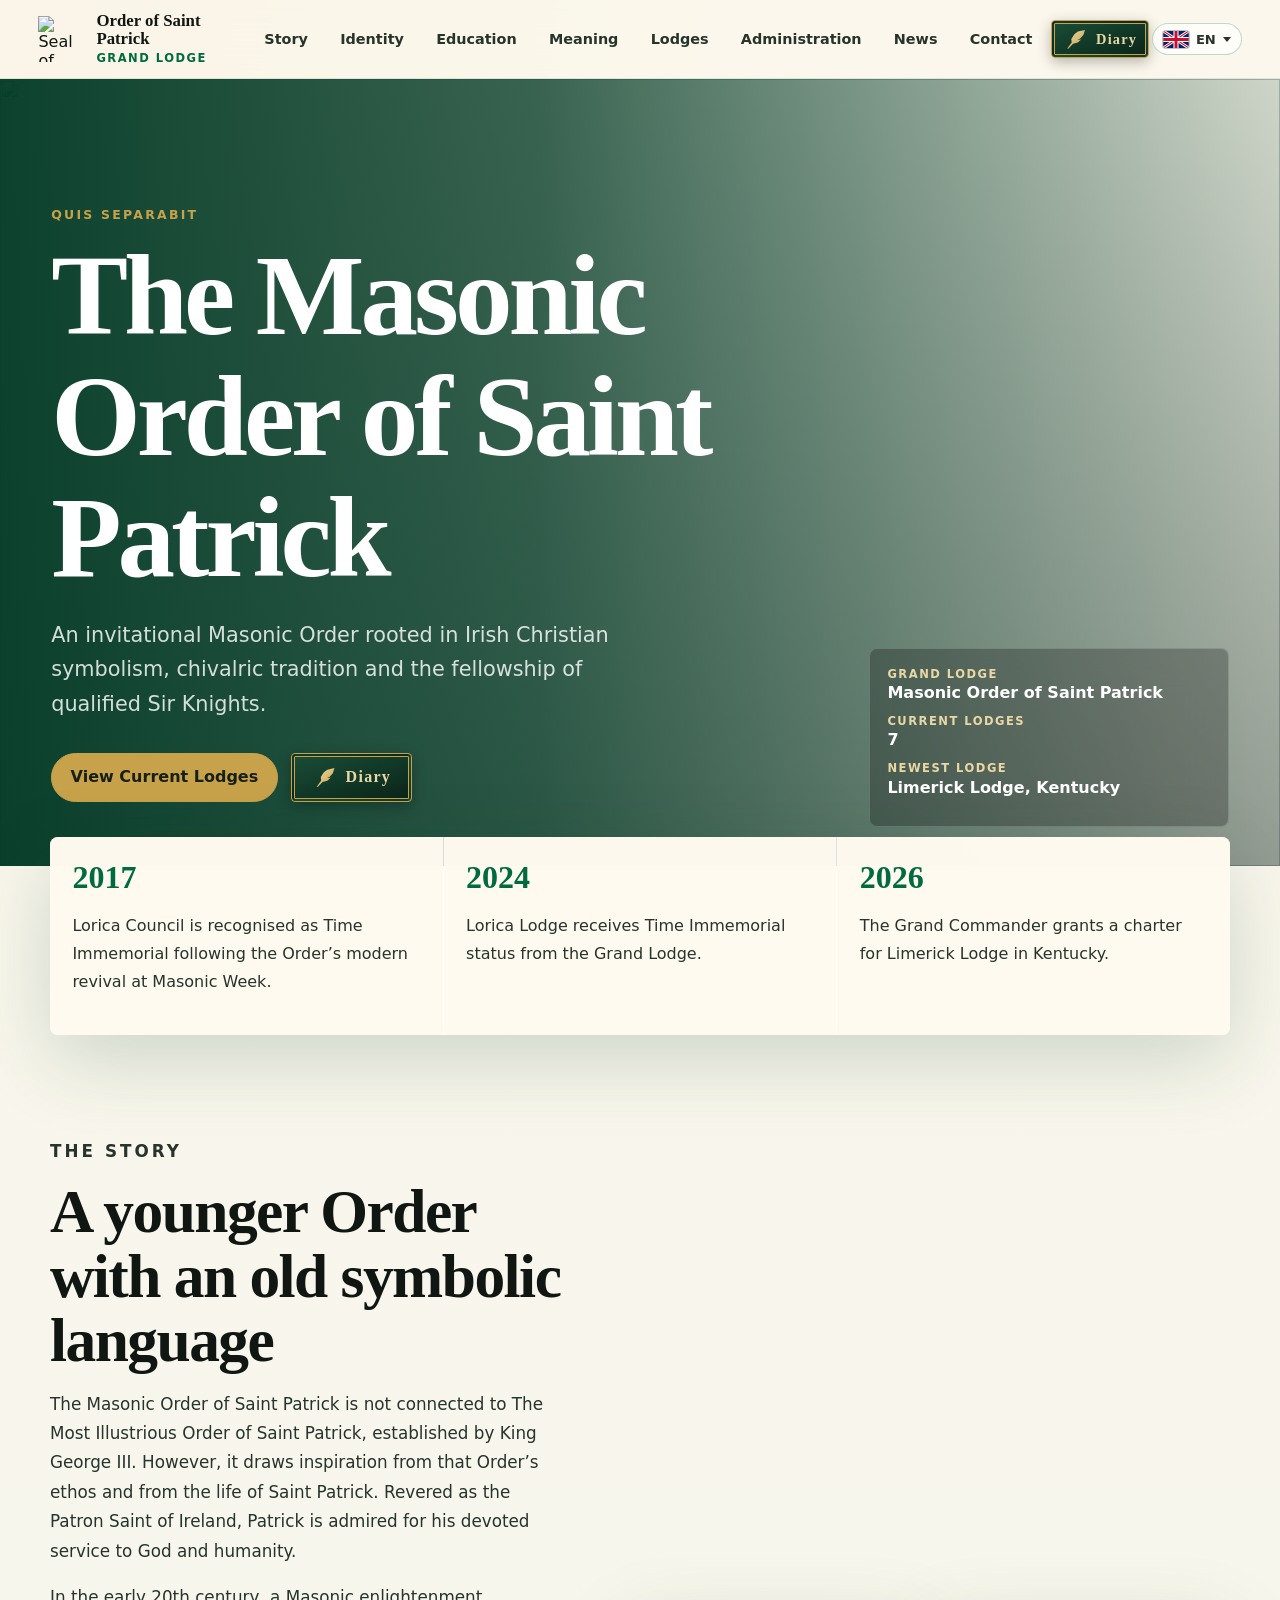
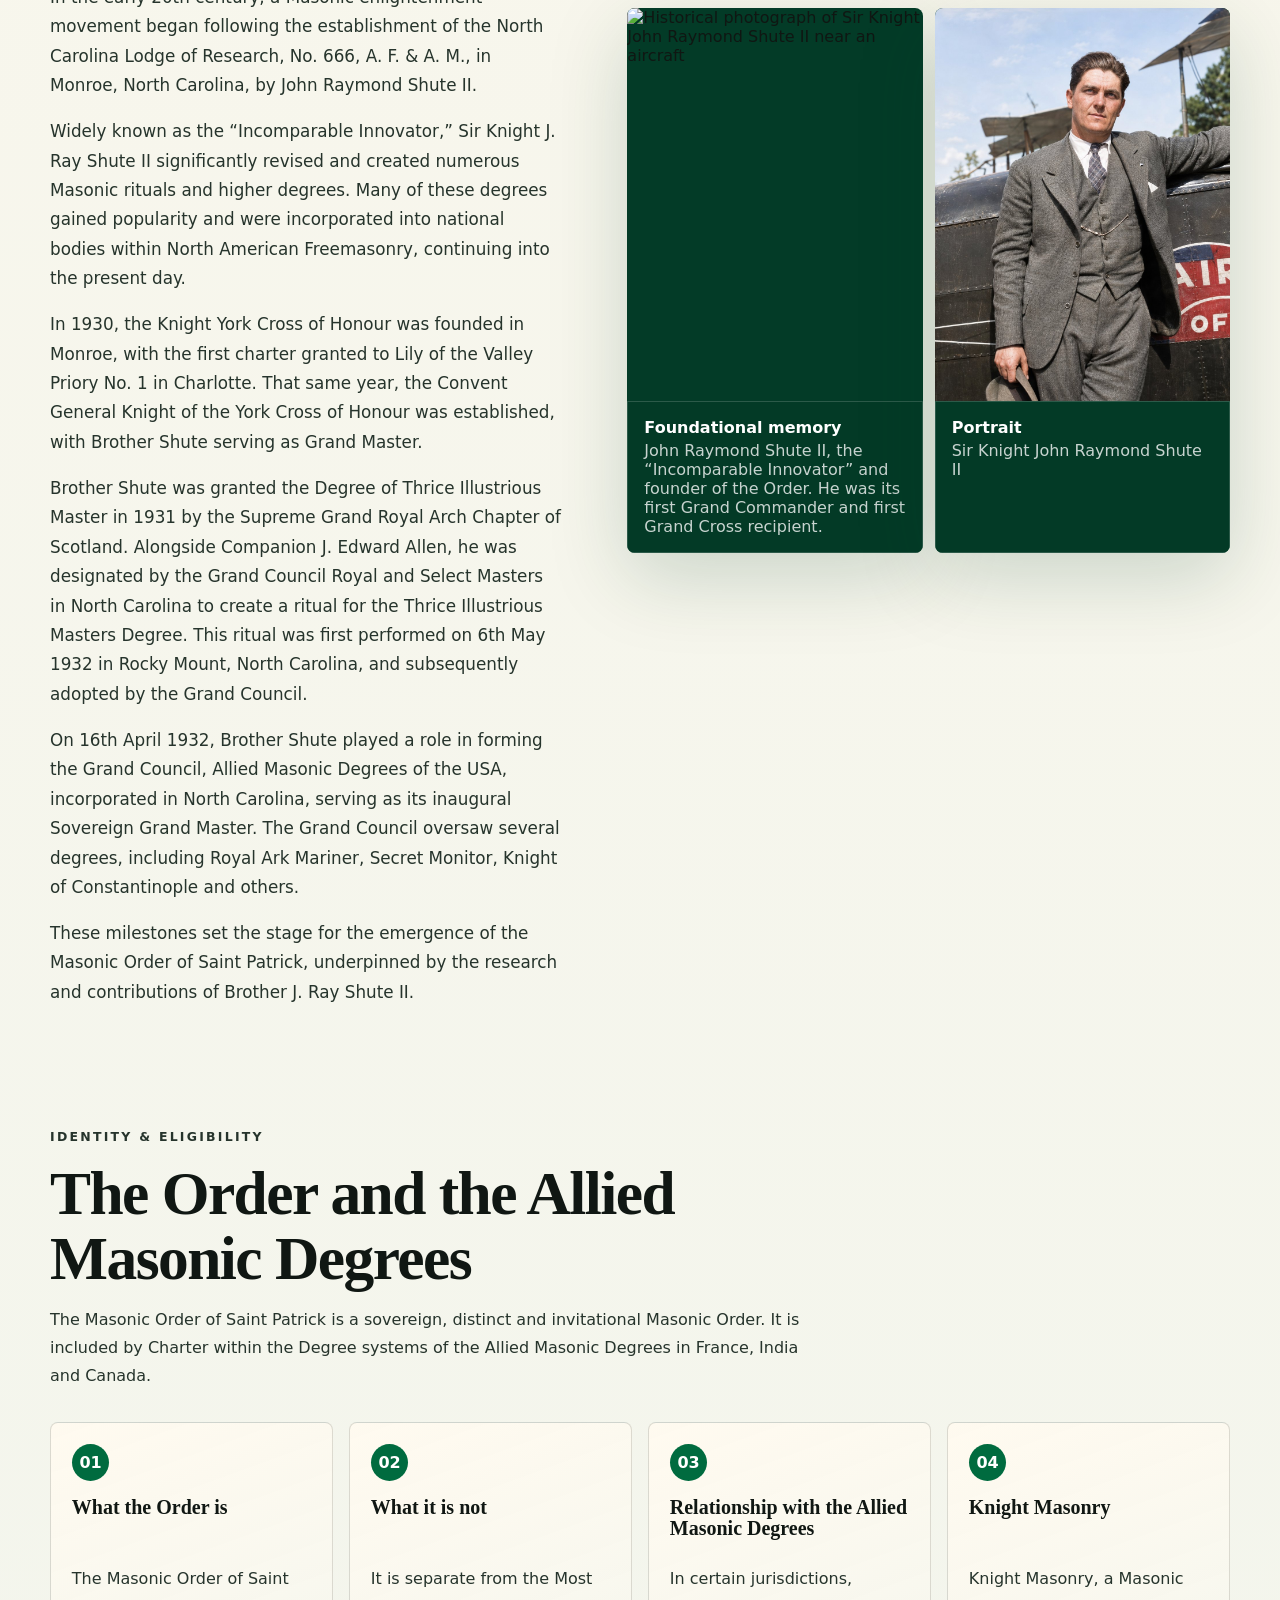
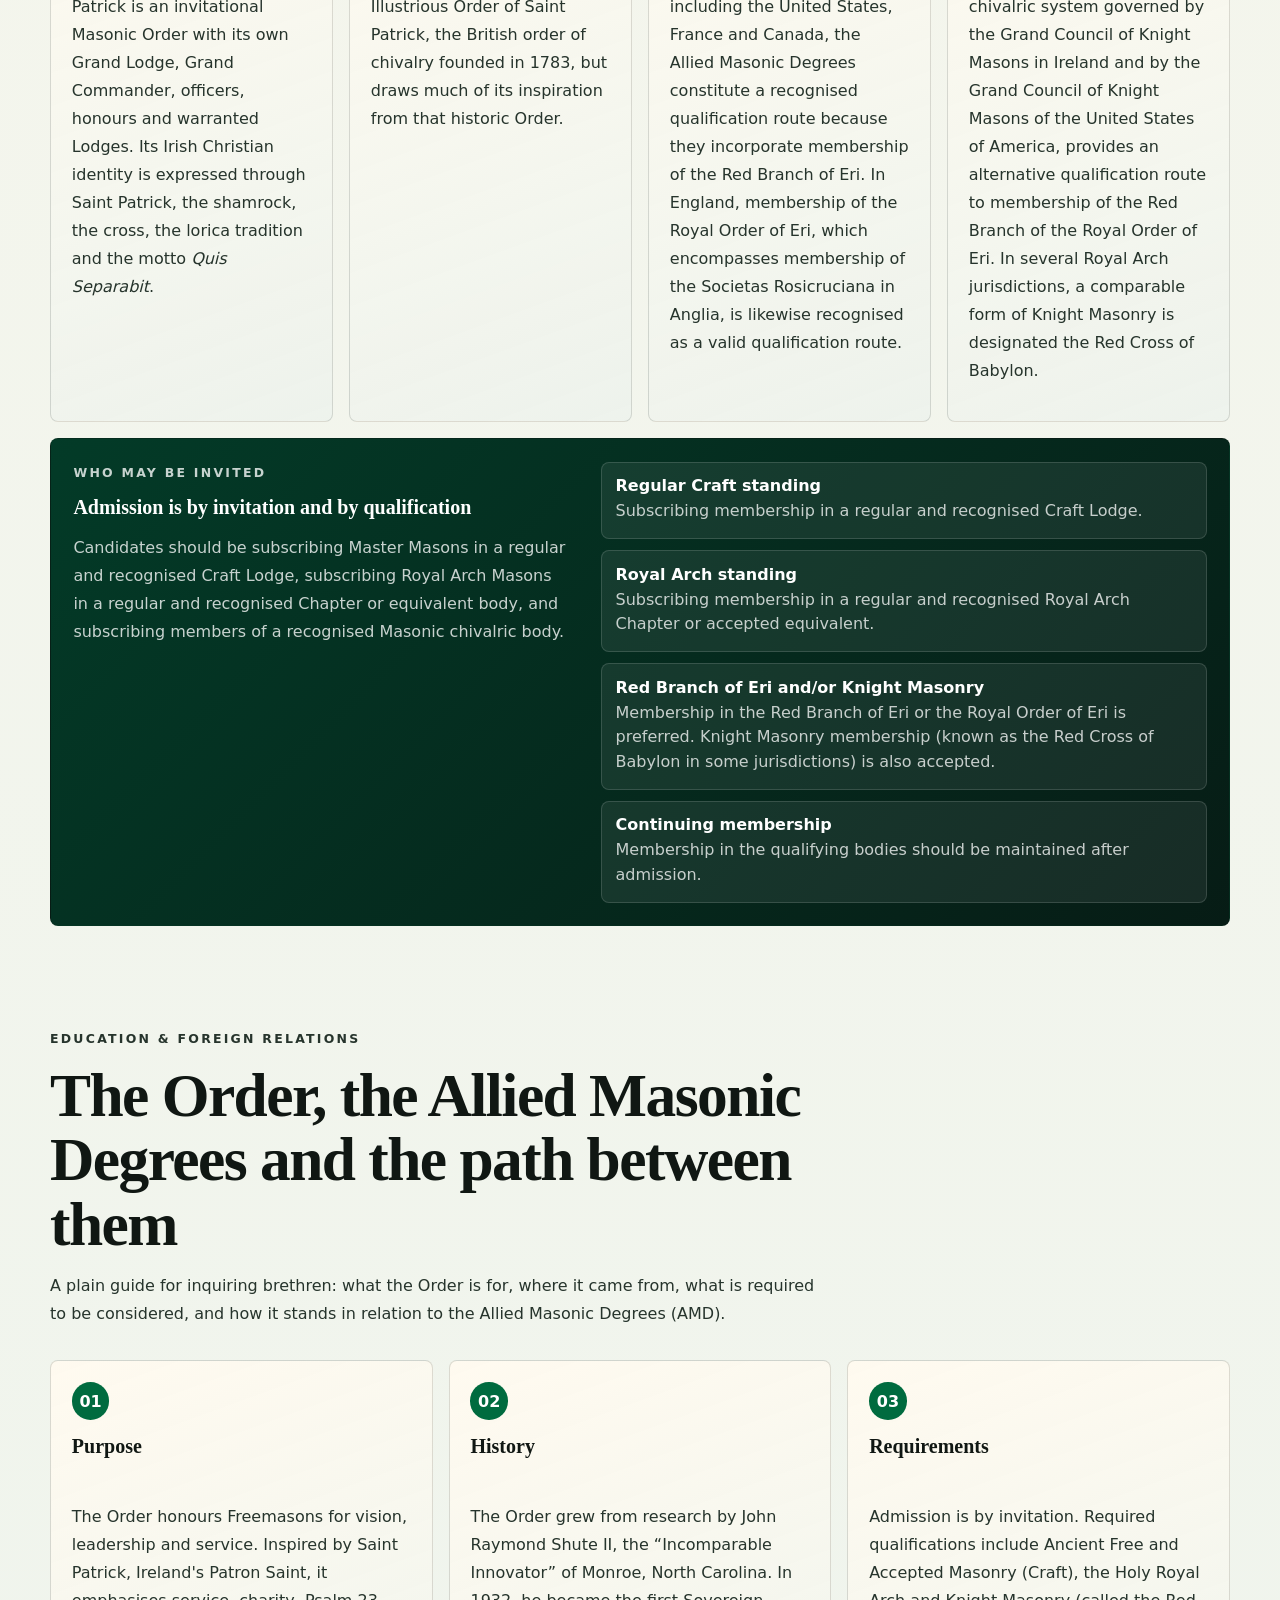
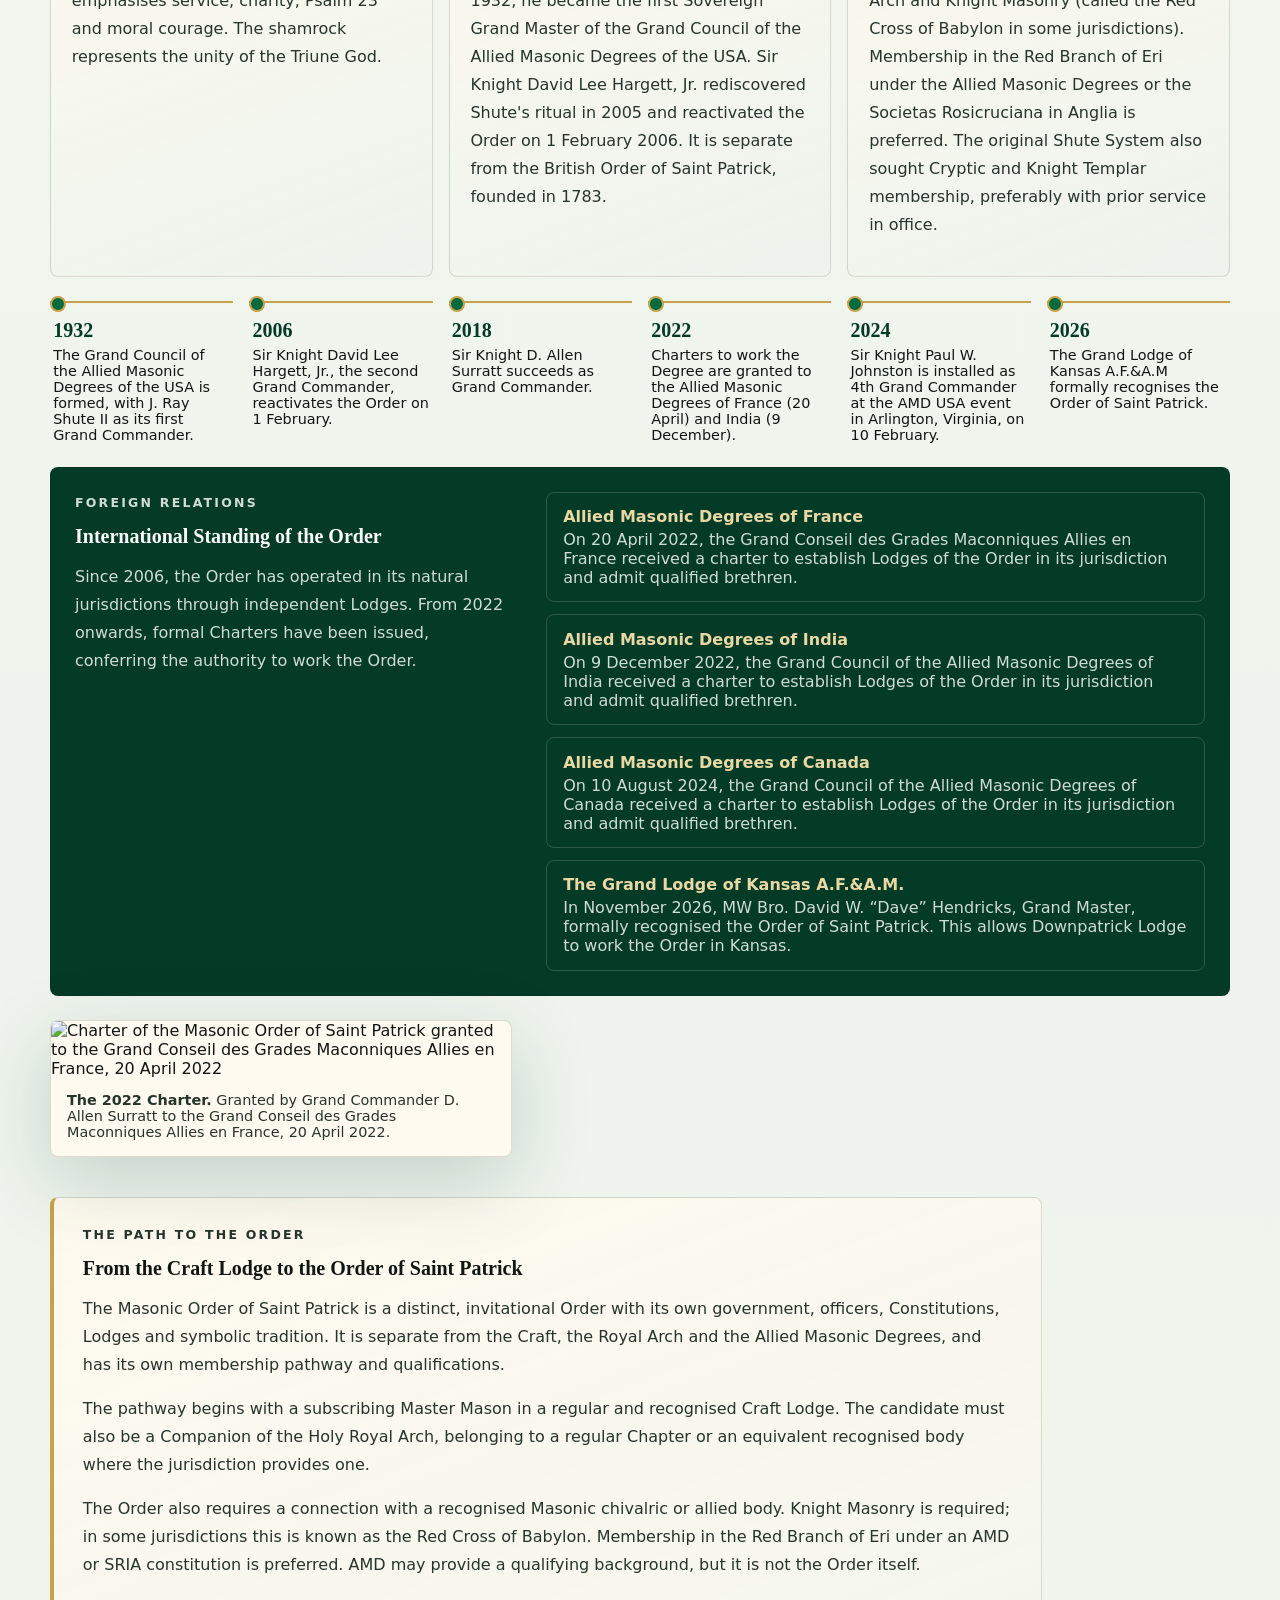
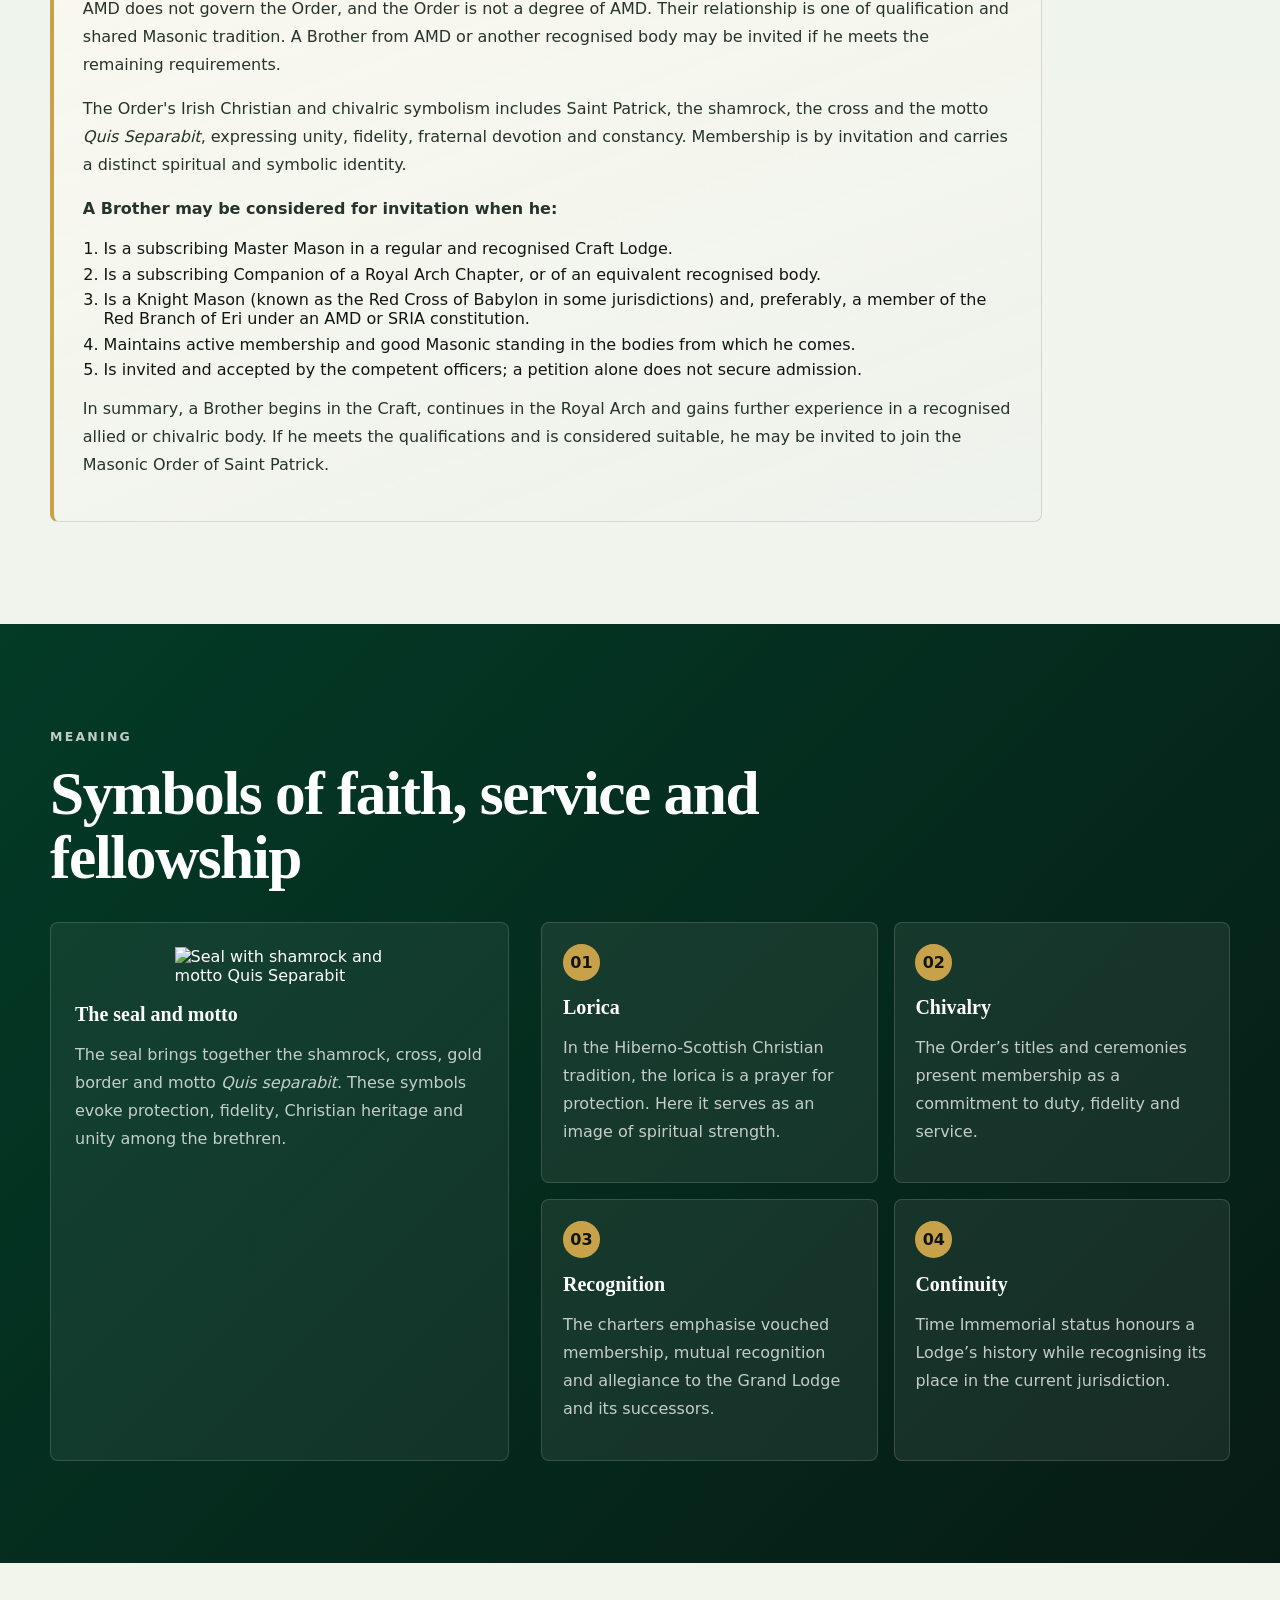
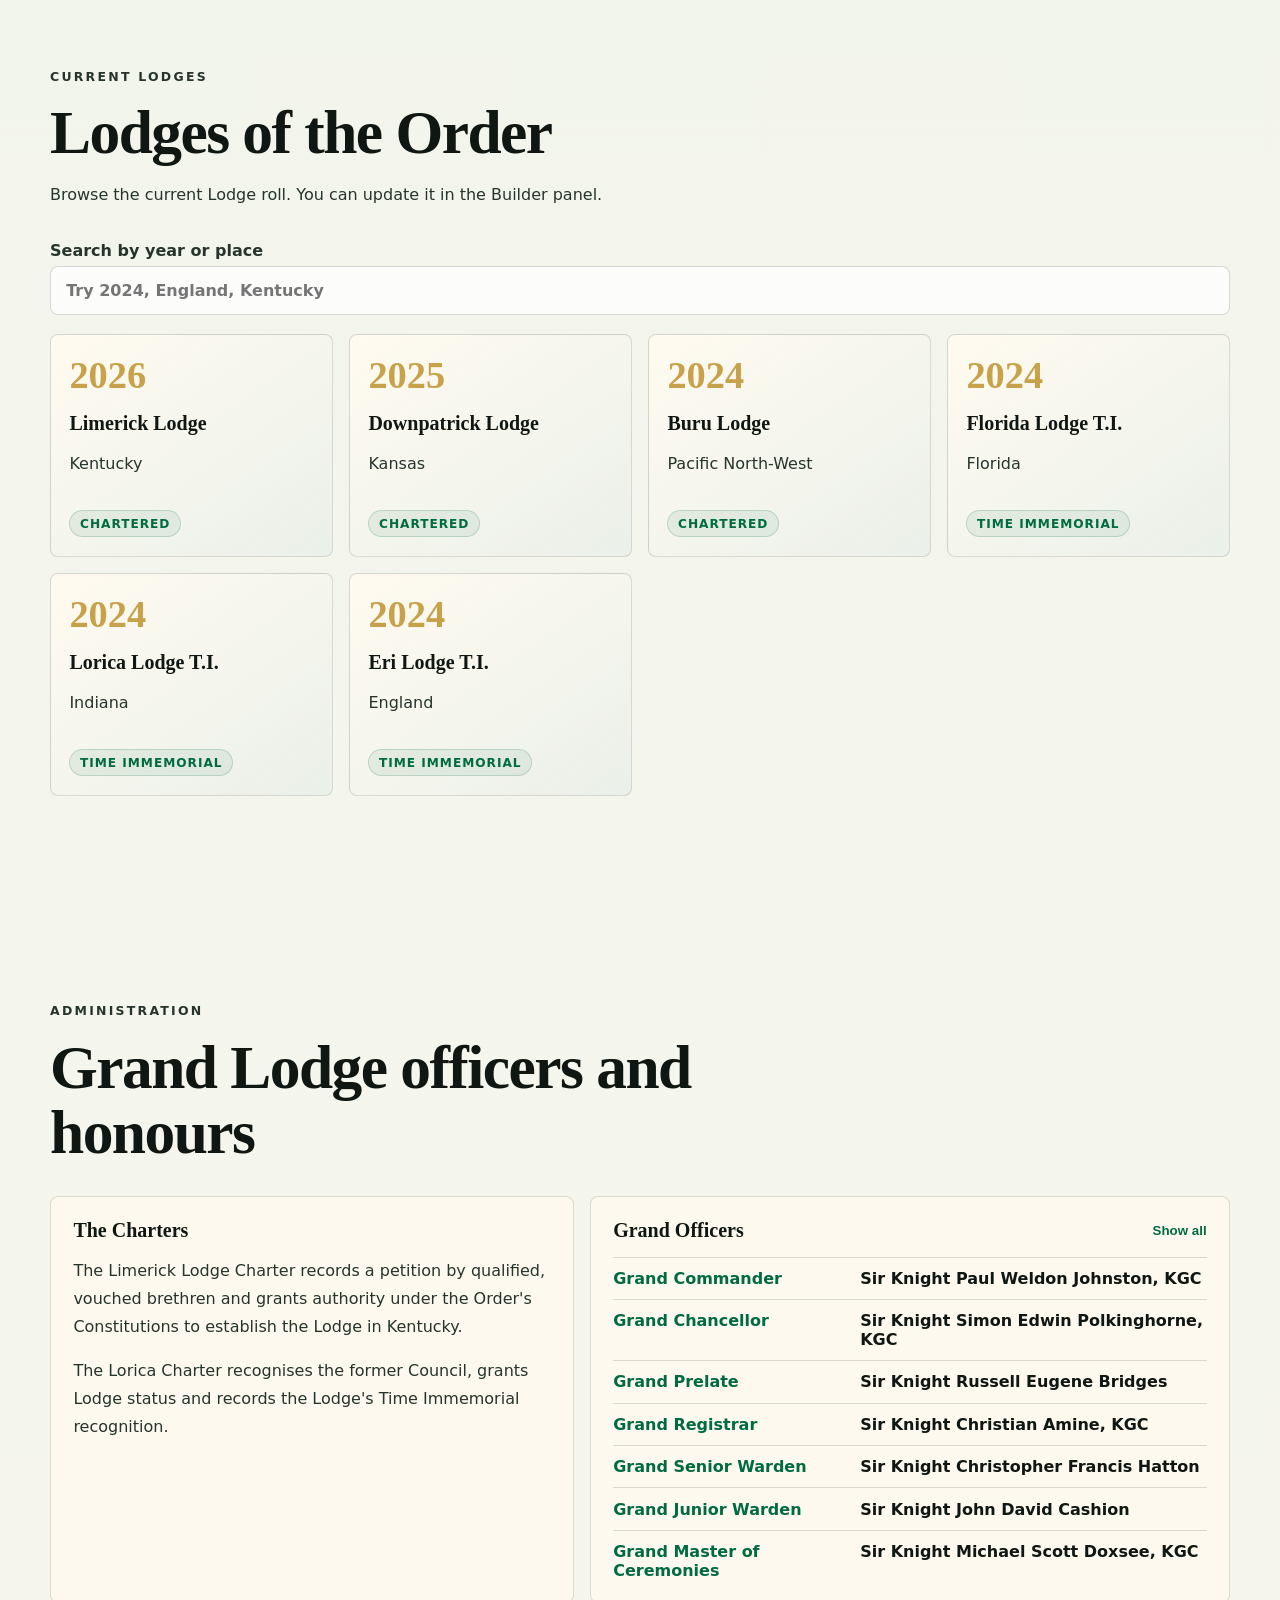
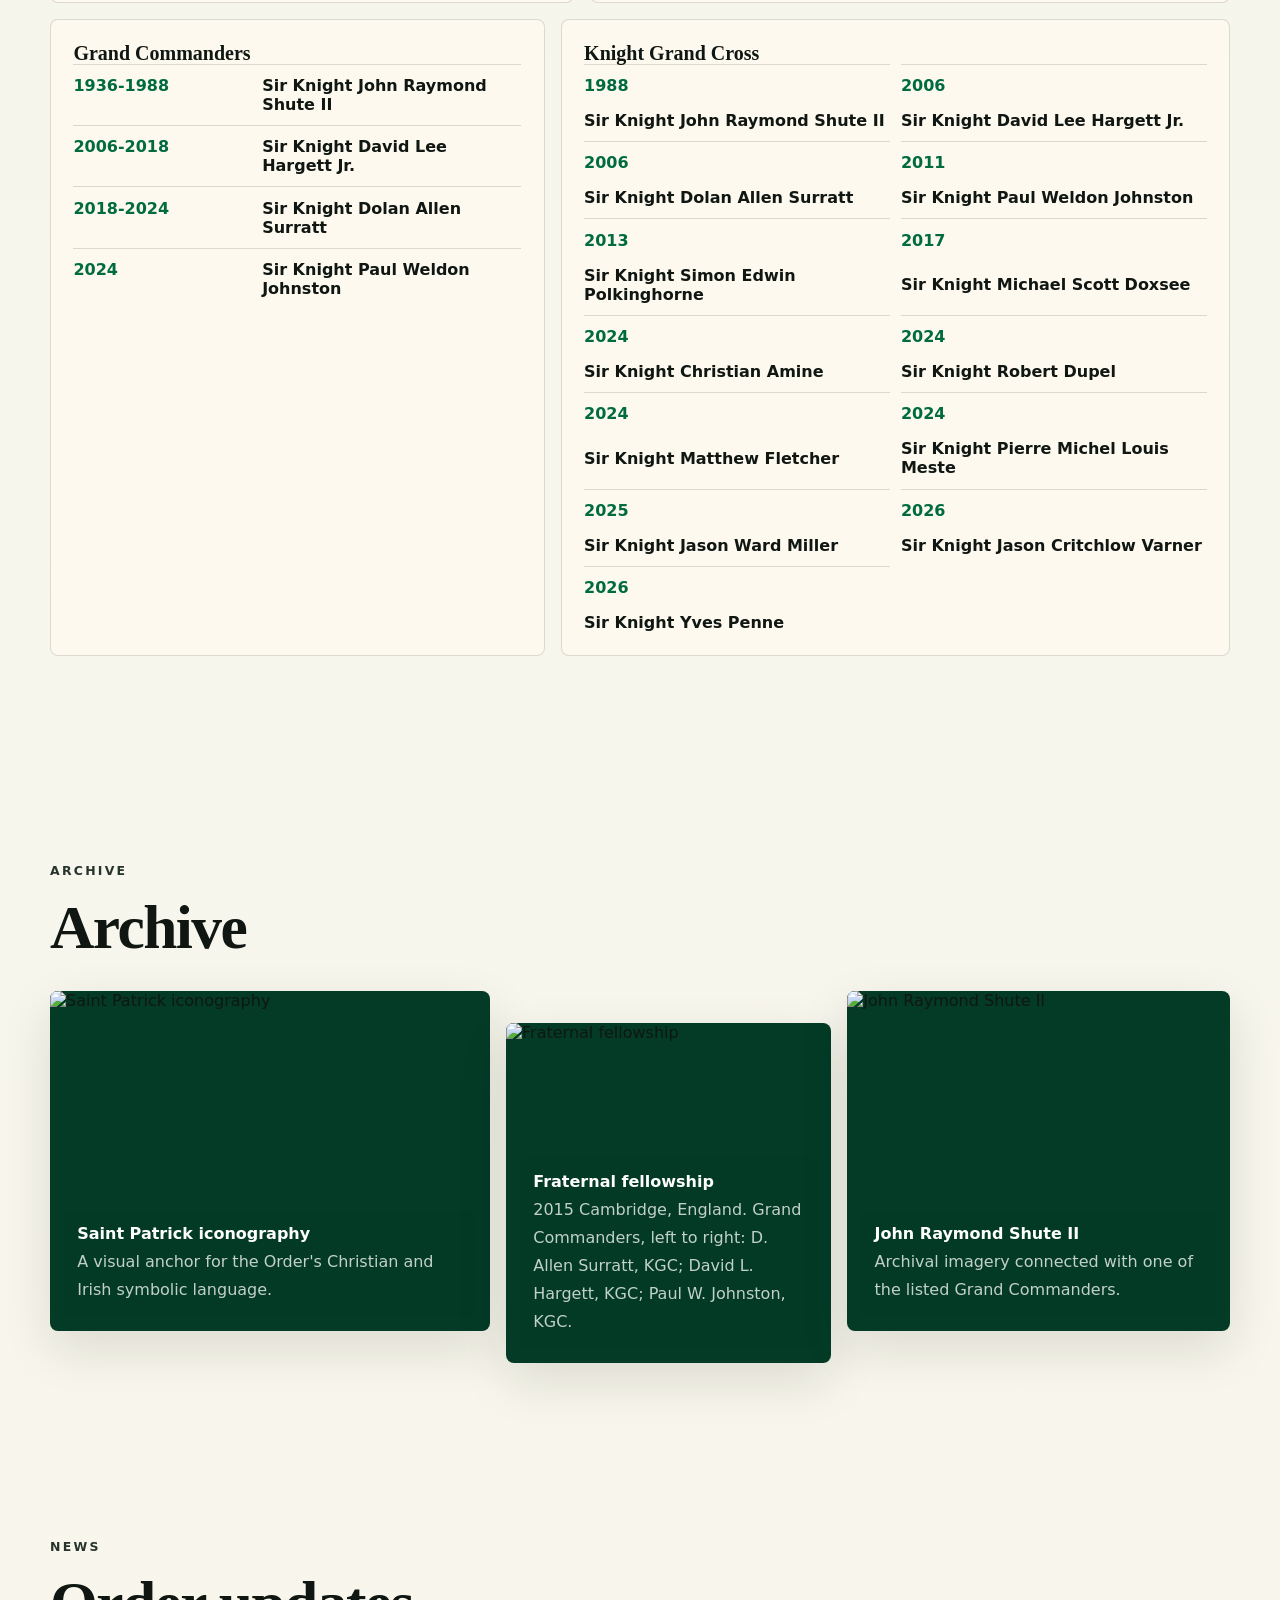
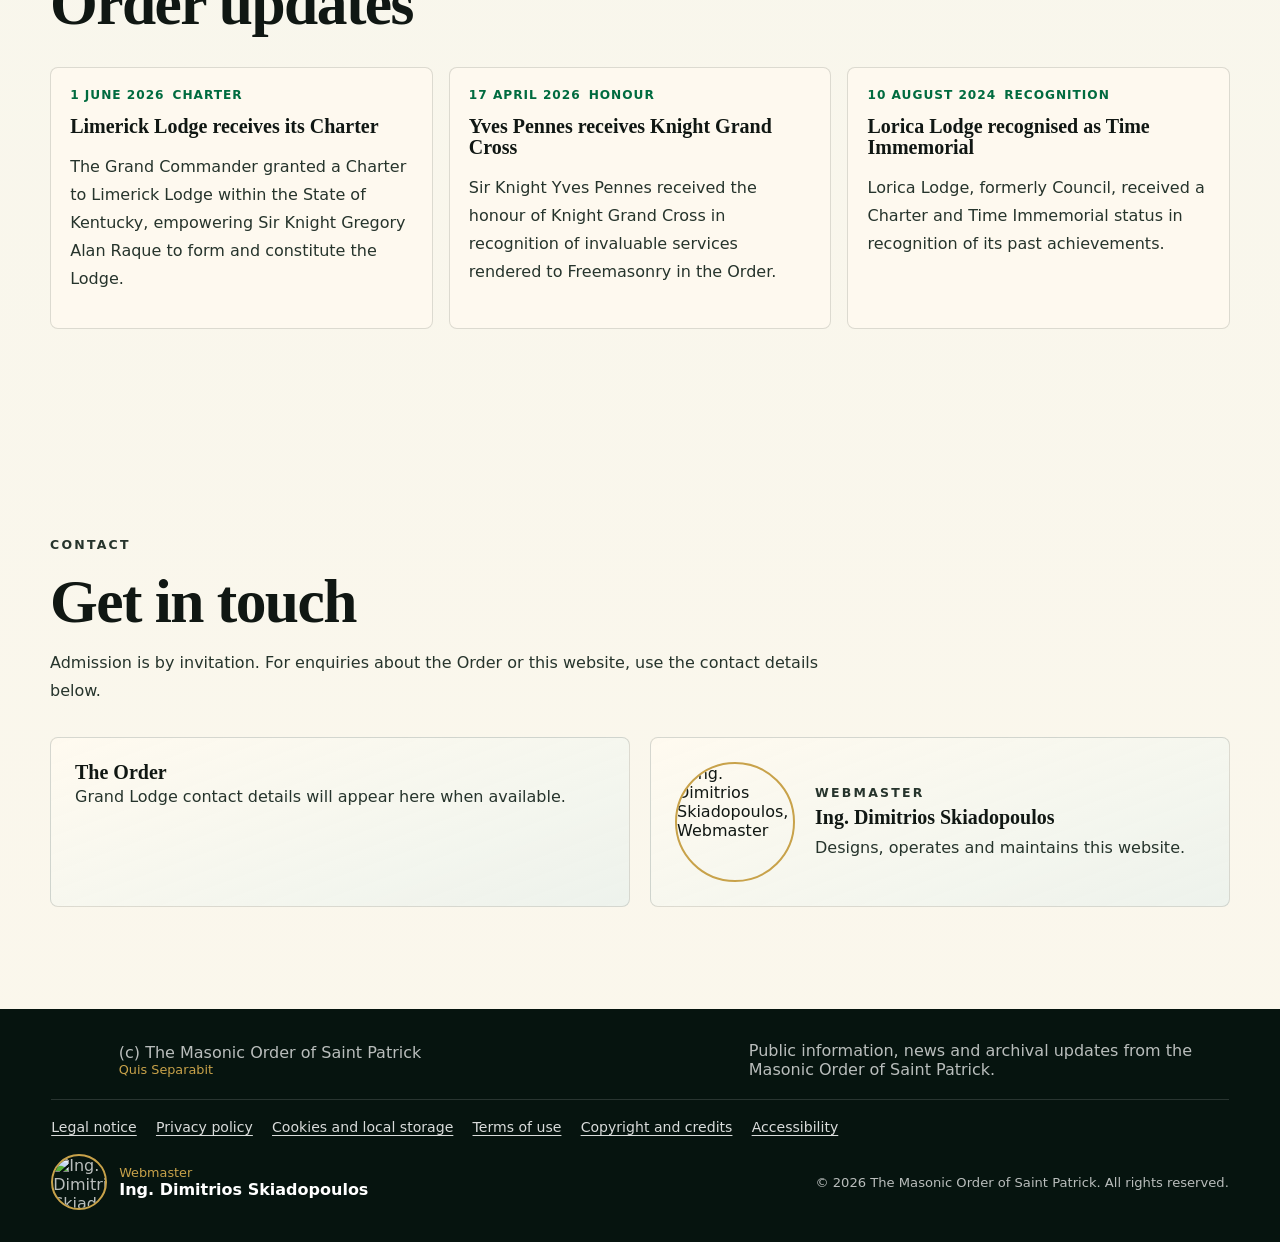
==== commit 0d570d88: "Gate the Builder and add a quill Diary link to navigation" ====
--- a/index.html
+++ b/index.html
@@ -30,7 +30,7 @@
         <a href="#governance">Administration</a>
         <a href="#news">News</a>
         <a href="#contact">Contact</a>
-        <a href="#builder">Builder</a>
+        <a class="button diary-button" href="https://webappngdsib.github.io/Saint-Patrick-RITUAL-/diary.html">Diary</a>
       </nav>
     </header>
 
@@ -48,7 +48,6 @@
           </p>
           <div class="hero-actions">
             <a class="button primary" href="#lodges">View Current Lodges</a>
-            <a class="button ghost" href="#builder">Open Content Builder</a>
             <a class="button diary-button" href="https://webappngdsib.github.io/Saint-Patrick-RITUAL-/diary.html">Diary</a>
           </div>
         </div>
@@ -508,7 +507,7 @@
         </div>
       </section>
 
-      <section id="builder" class="section builder-section">
+      <section id="builder" class="section builder-section" hidden inert tabindex="-1">
         <div class="builder-intro">
           <p class="eyebrow">Builder</p>
           <h2>Update the site content</h2>
--- a/styles.css
+++ b/styles.css
@@ -235,7 +235,18 @@
   letter-spacing: 0.08em;
 }
 
-.diary-button::before,
+.site-nav .diary-button {
+  padding: 0.36rem 0.75rem;
+}
+
+.diary-button::before {
+  flex: 0 0 1.2rem;
+  height: 1.2rem;
+  background: linear-gradient(135deg, var(--gold-soft), var(--gold));
+  clip-path: polygon(4% 99%, 27% 67%, 25% 49%, 41% 24%, 59% 10%, 96% 2%, 88% 29%, 70% 48%, 57% 54%, 76% 52%, 59% 68%, 34% 74%, 9% 100%);
+  content: "";
+}
+
 .diary-button::after {
   width: 0.32rem;
   height: 0.32rem;
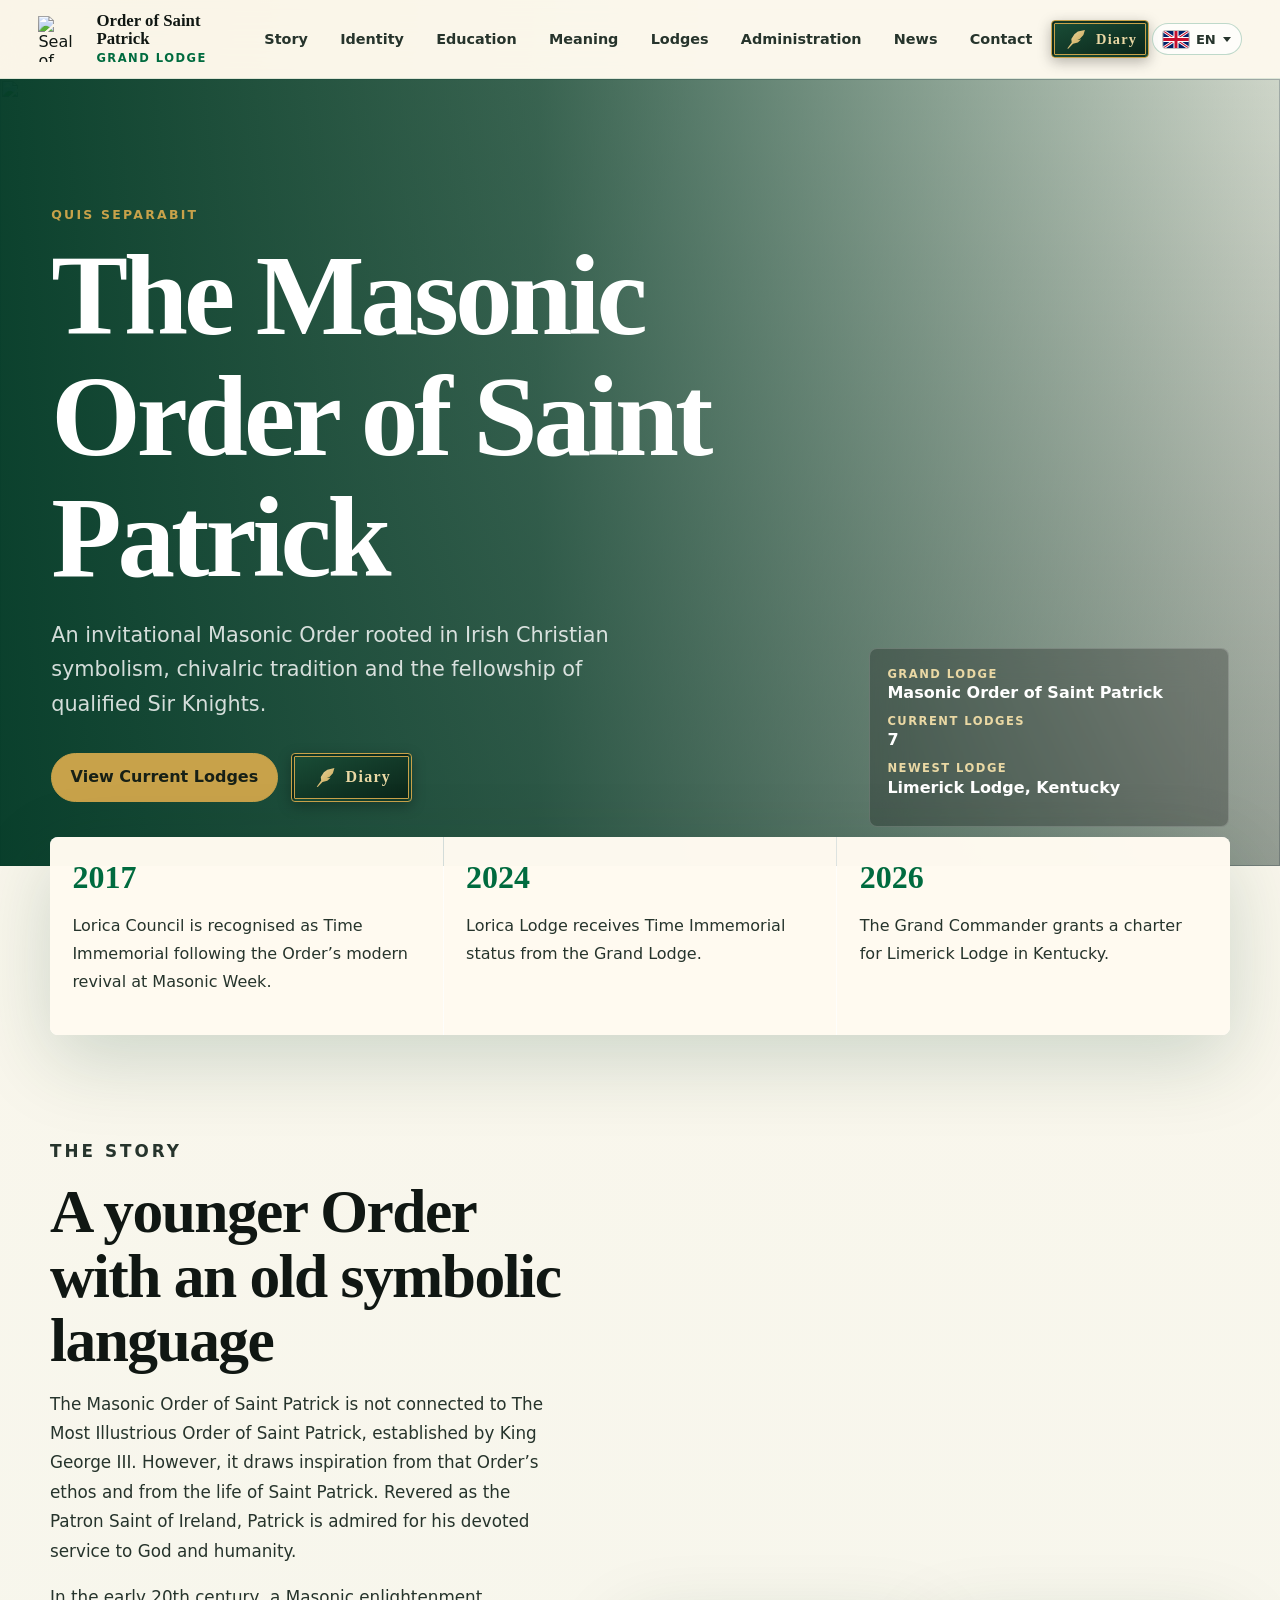
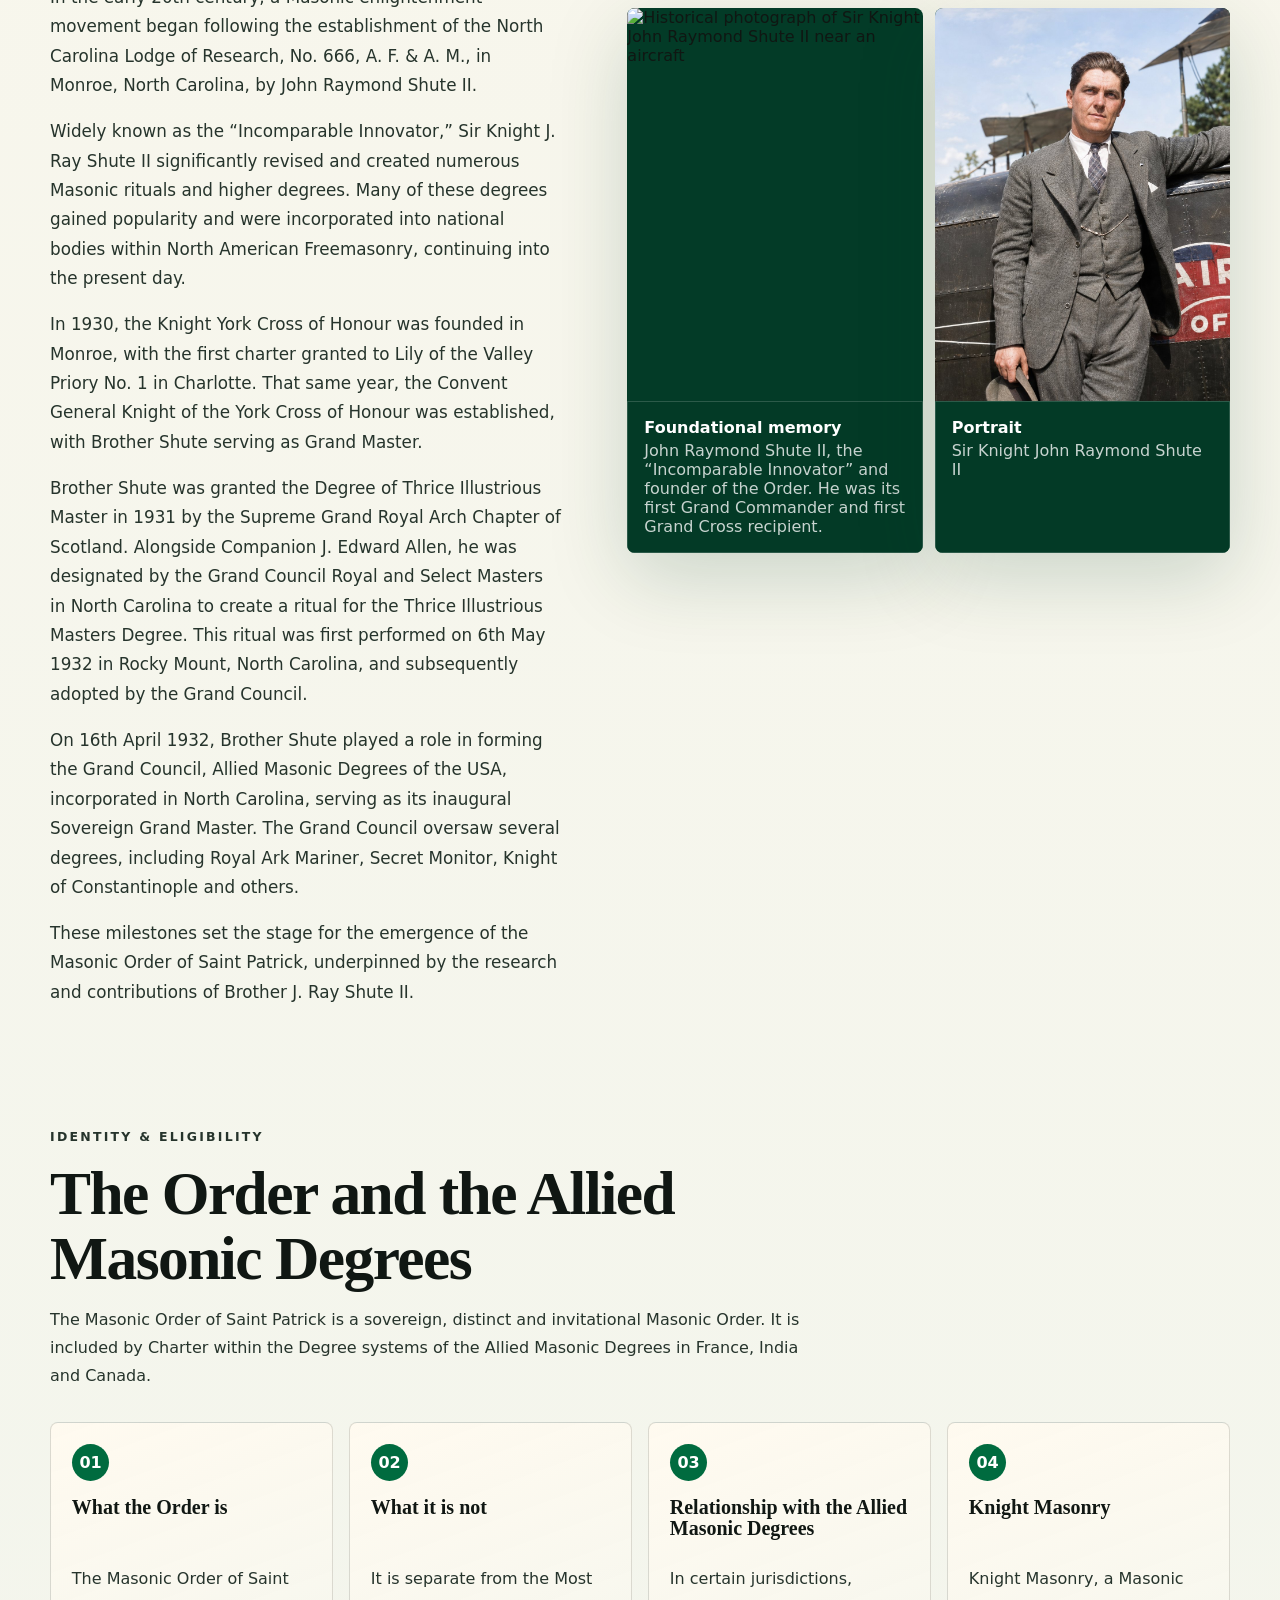
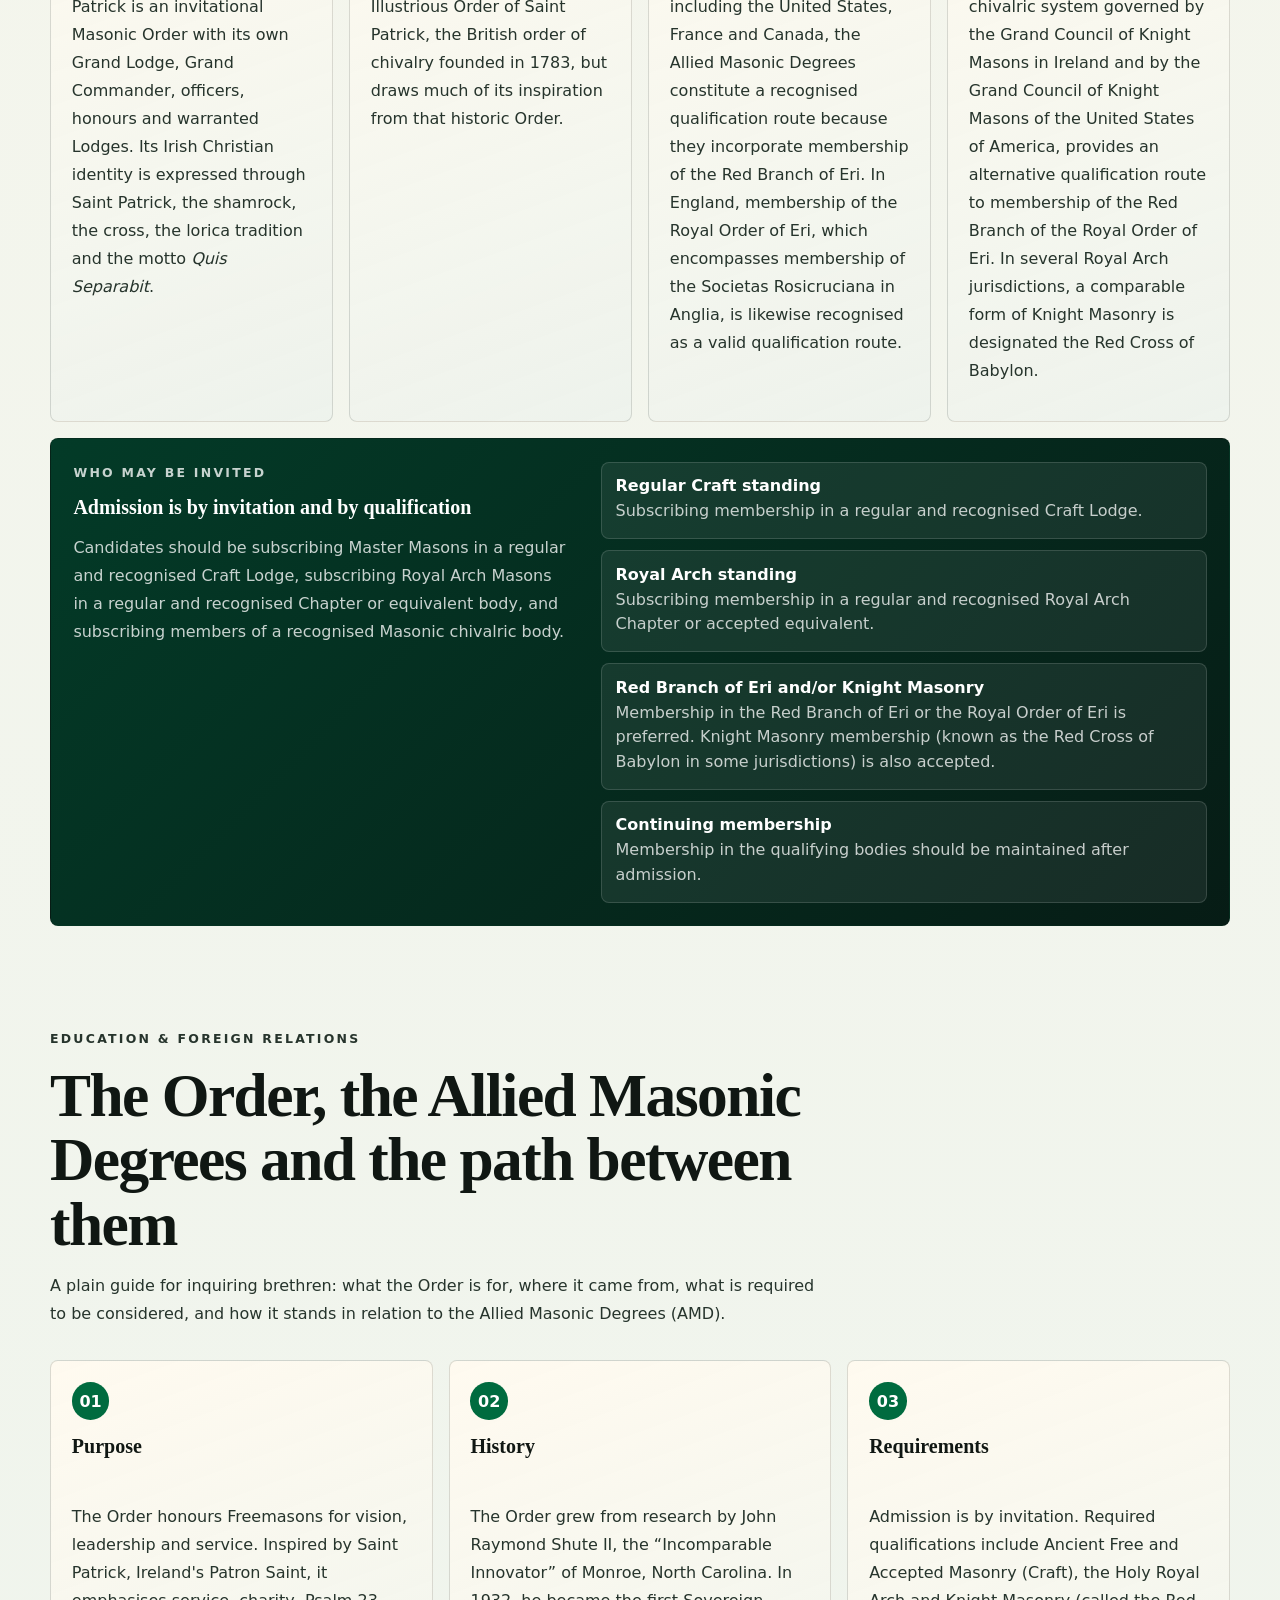
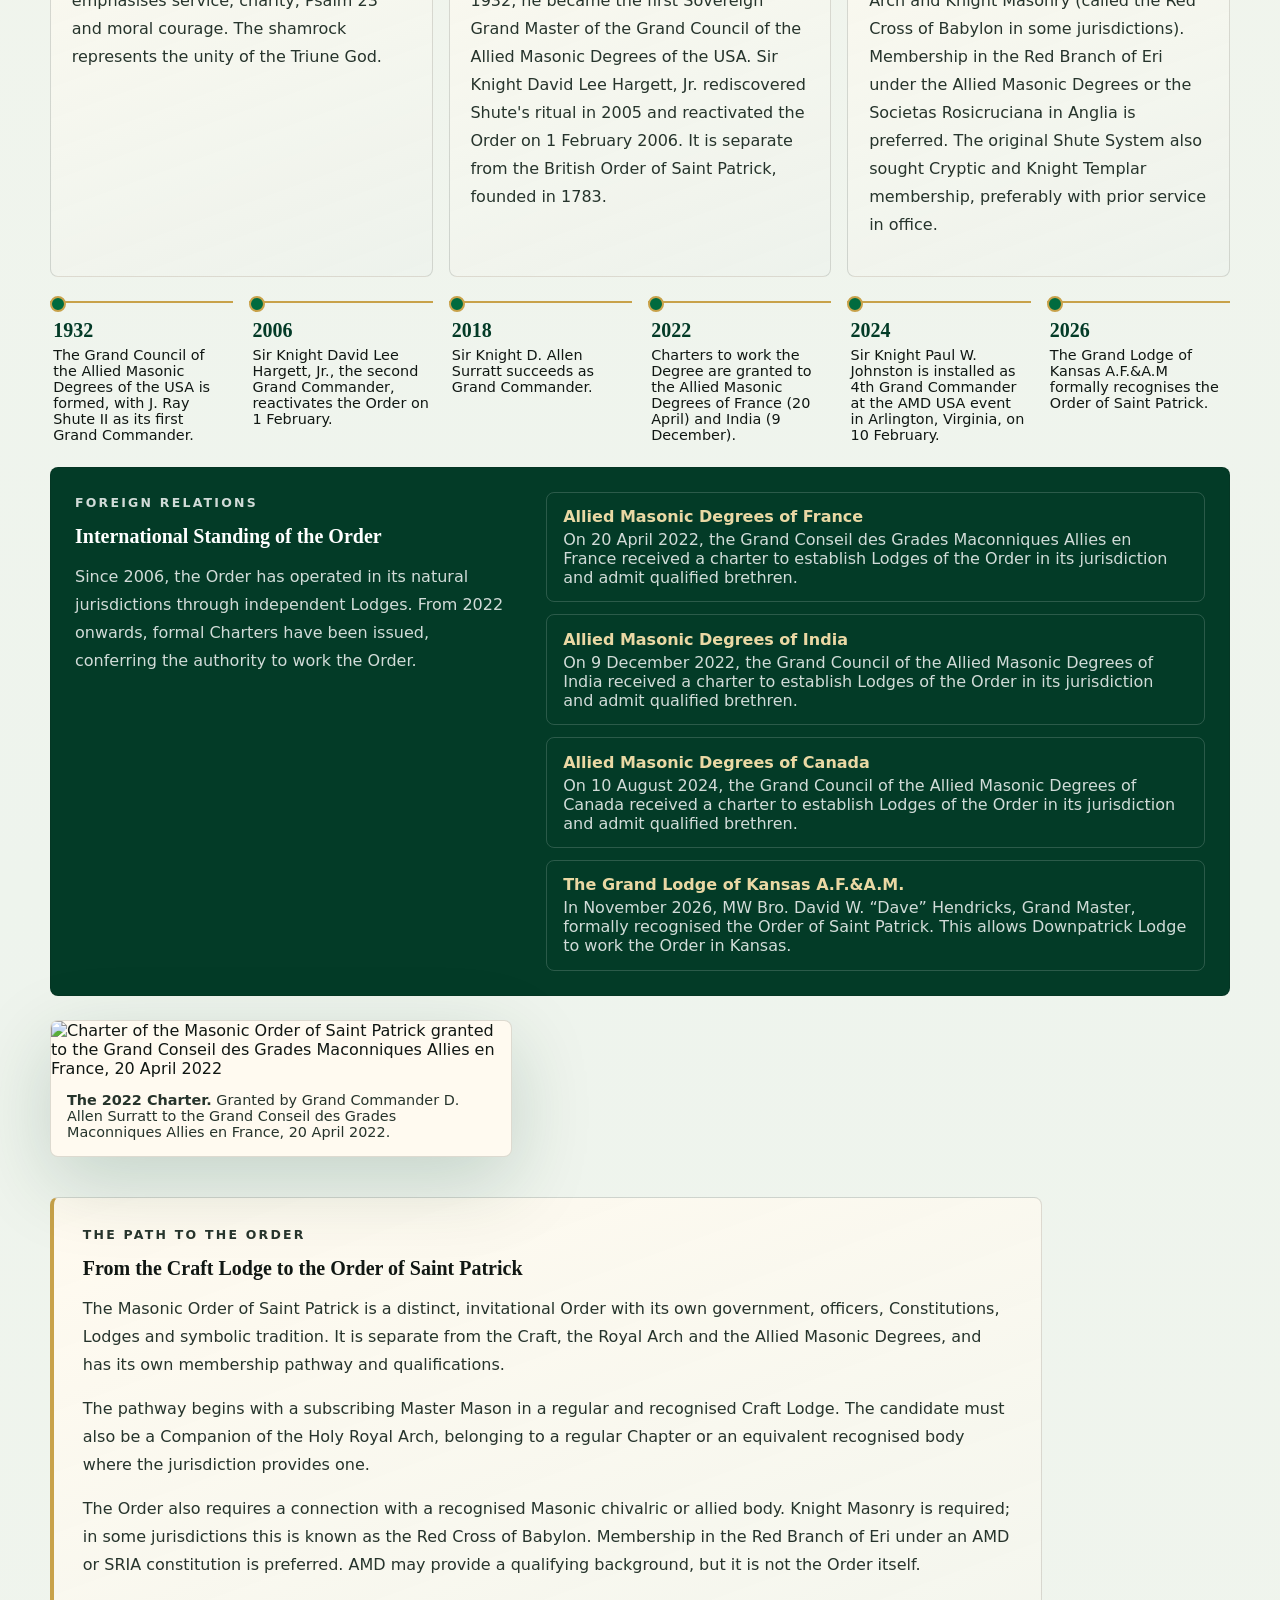
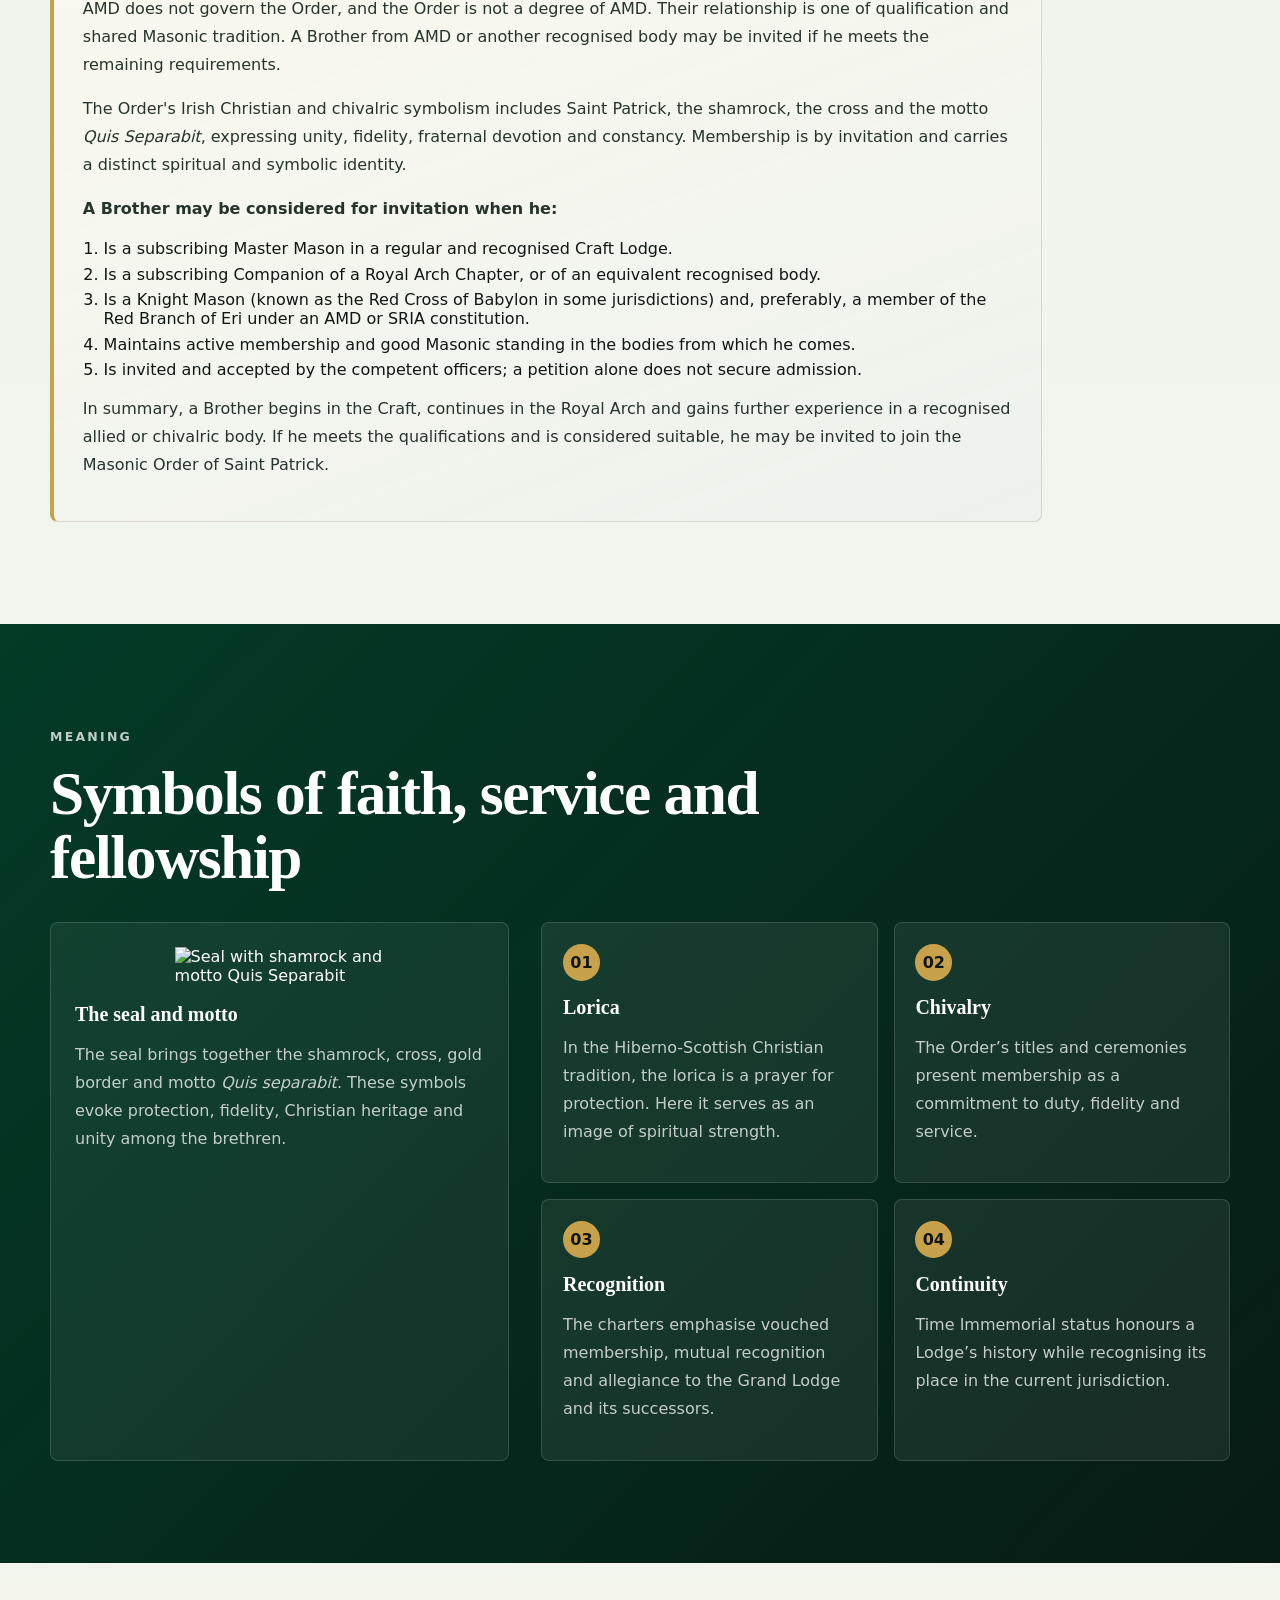
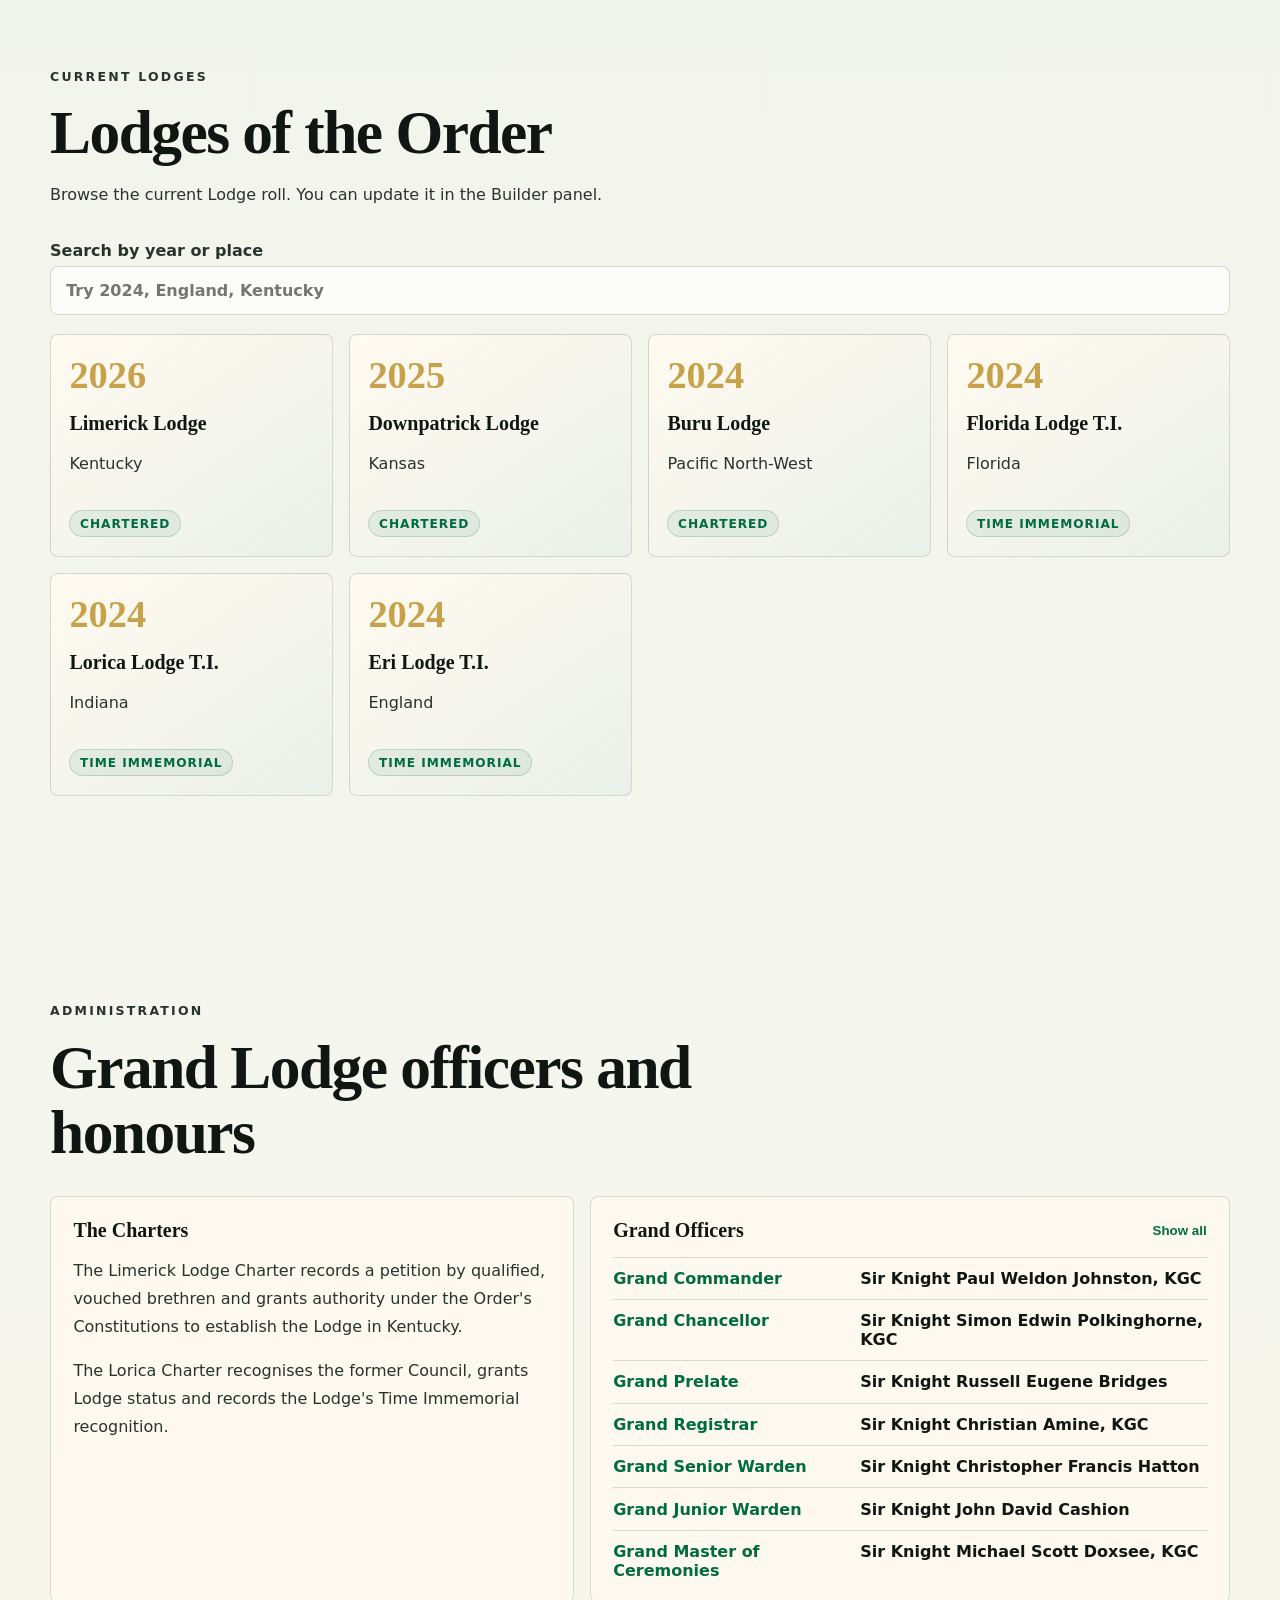
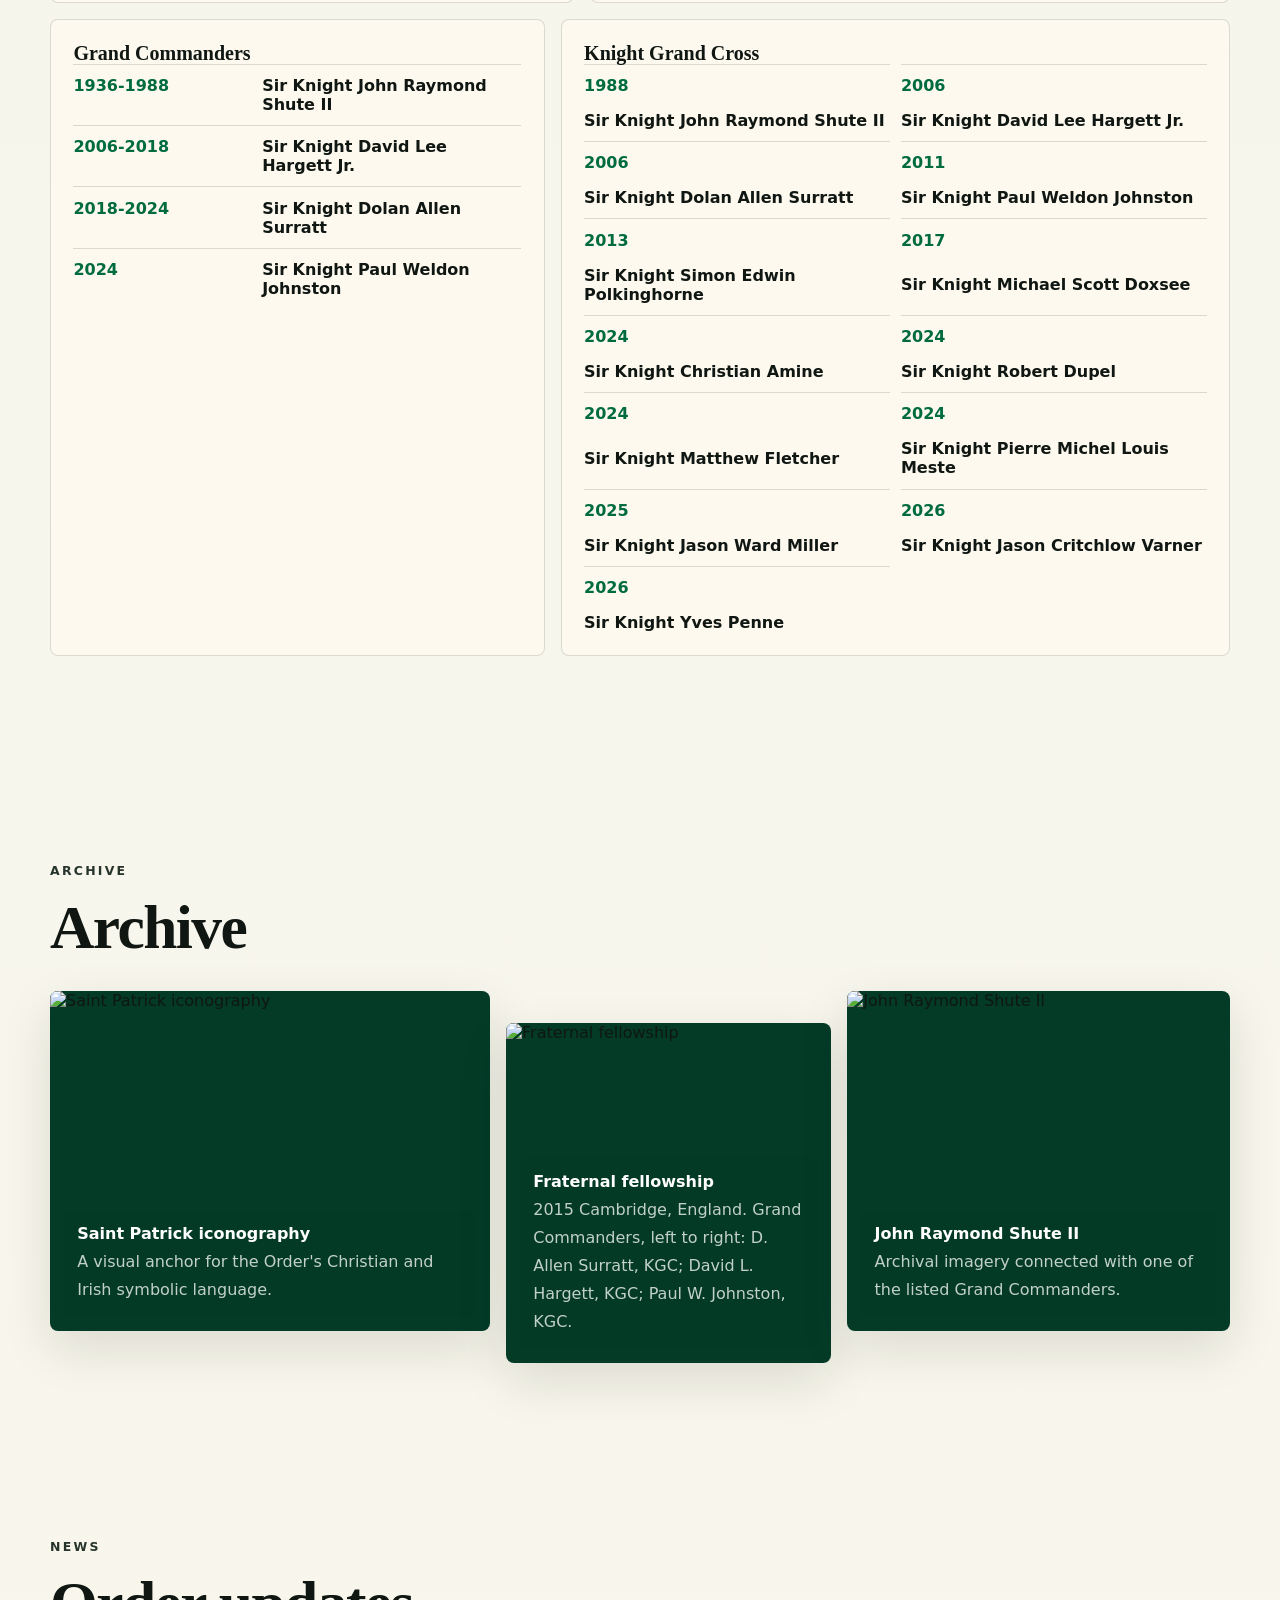
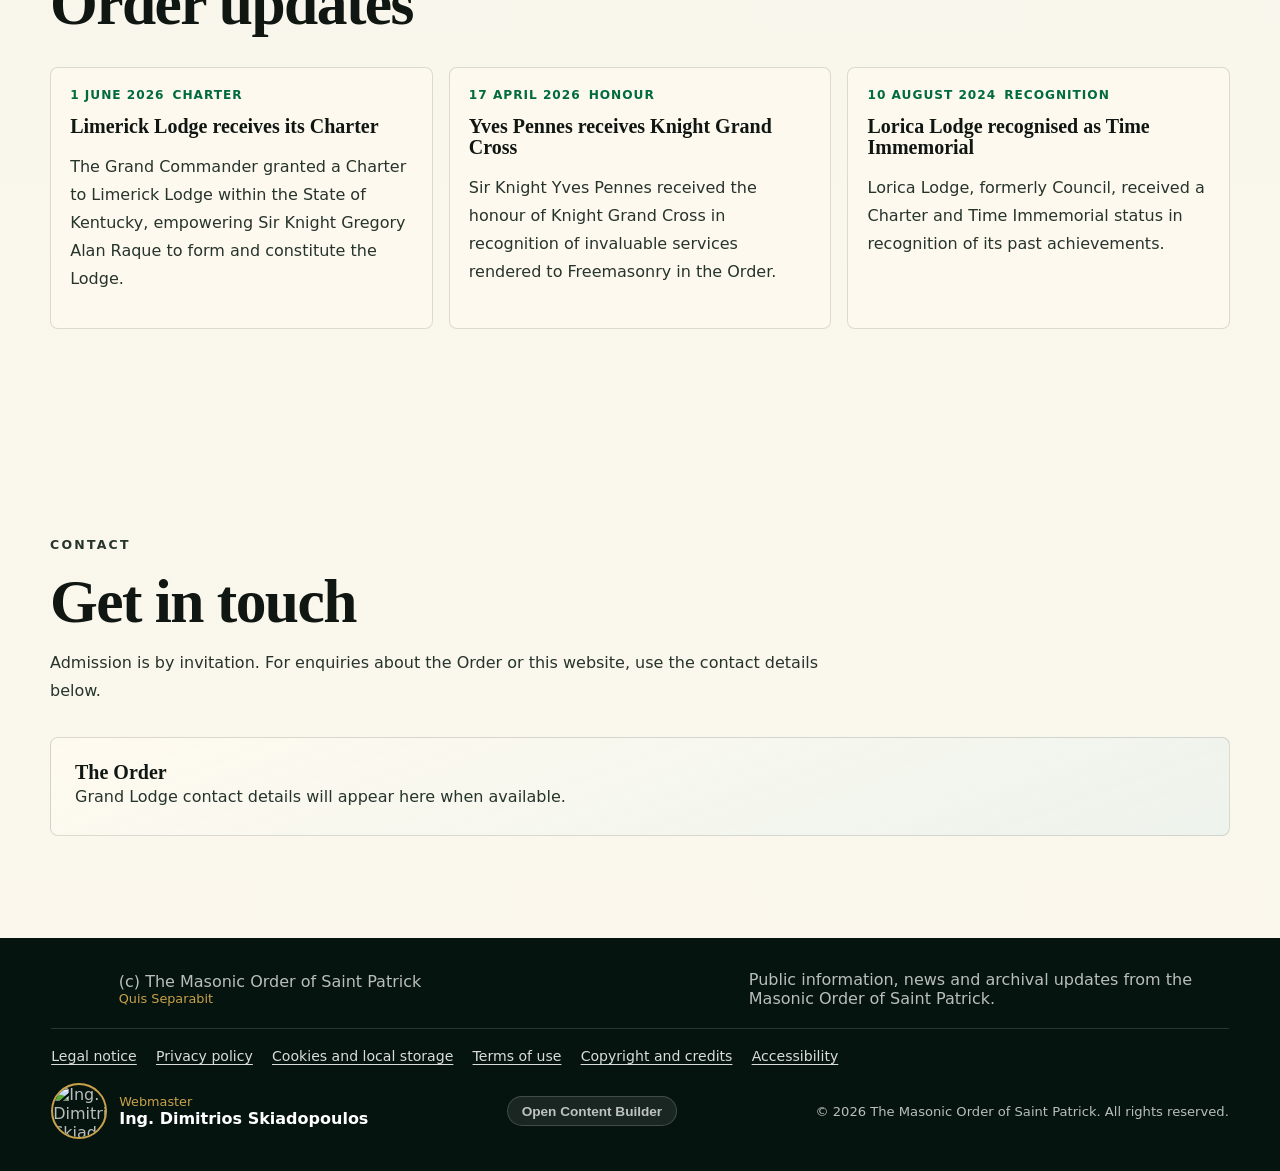
==== commit 66b155b0: "Keep webmaster credit in footer and unlock Builder on click" ====
--- a/index.html
+++ b/index.html
@@ -490,21 +490,11 @@
             contact details below.
           </p>
         </div>
-        <div class="contact-grid">
-          <article class="contact-card">
-            <h3>The Order</h3>
-            <ul class="contact-list" data-contact-list></ul>
-            <p class="contact-pending" data-contact-pending>Grand Lodge contact details will appear here when available.</p>
-          </article>
-          <article class="contact-card webmaster-card">
-            <img class="webmaster-photo large" src="assets/webmaster-skiadopoulos.jpg" alt="Ing. Dimitrios Skiadopoulos, Webmaster" width="120" height="120" loading="lazy" />
-            <div>
-              <p class="eyebrow">Webmaster</p>
-              <h3>Ing. Dimitrios Skiadopoulos</h3>
-              <p>Designs, operates and maintains this website.</p>
-            </div>
-          </article>
-        </div>
+        <article class="contact-card">
+          <h3>The Order</h3>
+          <ul class="contact-list" data-contact-list></ul>
+          <p class="contact-pending" data-contact-pending>Grand Lodge contact details will appear here when available.</p>
+        </article>
       </section>
 
       <section id="builder" class="section builder-section" hidden inert tabindex="-1">
@@ -597,6 +587,7 @@
           <strong>Ing. Dimitrios Skiadopoulos</strong>
         </p>
       </div>
+      <button id="open-builder" class="button ghost footer-builder" type="button" aria-controls="builder" aria-expanded="false">Open Content Builder</button>
       <p class="footer-copy">&copy; 2026 The Masonic Order of Saint Patrick. All rights reserved.</p>
     </footer>
 
--- a/styles.css
+++ b/styles.css
@@ -1647,12 +1647,6 @@
 }
 
 /* Contact, webmaster and legal pages */
-.contact-grid {
-  display: grid;
-  grid-template-columns: repeat(2, minmax(0, 1fr));
-  gap: 1.25rem;
-}
-
 .contact-card {
   padding: 1.5rem;
   border: 1px solid var(--line);
@@ -1689,30 +1683,11 @@
   color: var(--ink-soft);
 }
 
-.webmaster-card {
-  display: flex;
-  align-items: center;
-  gap: 1.25rem;
-}
-
-.webmaster-card h3 {
-  margin: 0.2rem 0 0.4rem;
-}
-
-.webmaster-card p {
-  margin: 0;
-}
-
 .webmaster-photo {
   flex: none;
   object-fit: cover;
   border: 2px solid var(--gold);
   border-radius: 50%;
-}
-
-.webmaster-photo.large {
-  width: 120px;
-  height: 120px;
 }
 
 .site-footer .footer-brand {
@@ -1759,6 +1734,12 @@
 
 .site-footer .footer-credit strong {
   color: #fff;
+}
+
+.footer-builder {
+  justify-self: start;
+  padding: 0.4rem 0.85rem;
+  font-size: 0.85rem;
 }
 
 .site-footer .footer-copy {
@@ -1846,16 +1827,3 @@
 .legal-section li {
   margin-bottom: 0.5rem;
 }
-
-@media (max-width: 920px) {
-  .contact-grid {
-    grid-template-columns: 1fr;
-  }
-}
-
-@media (max-width: 520px) {
-  .webmaster-card {
-    flex-direction: column;
-    align-items: flex-start;
-  }
-}
